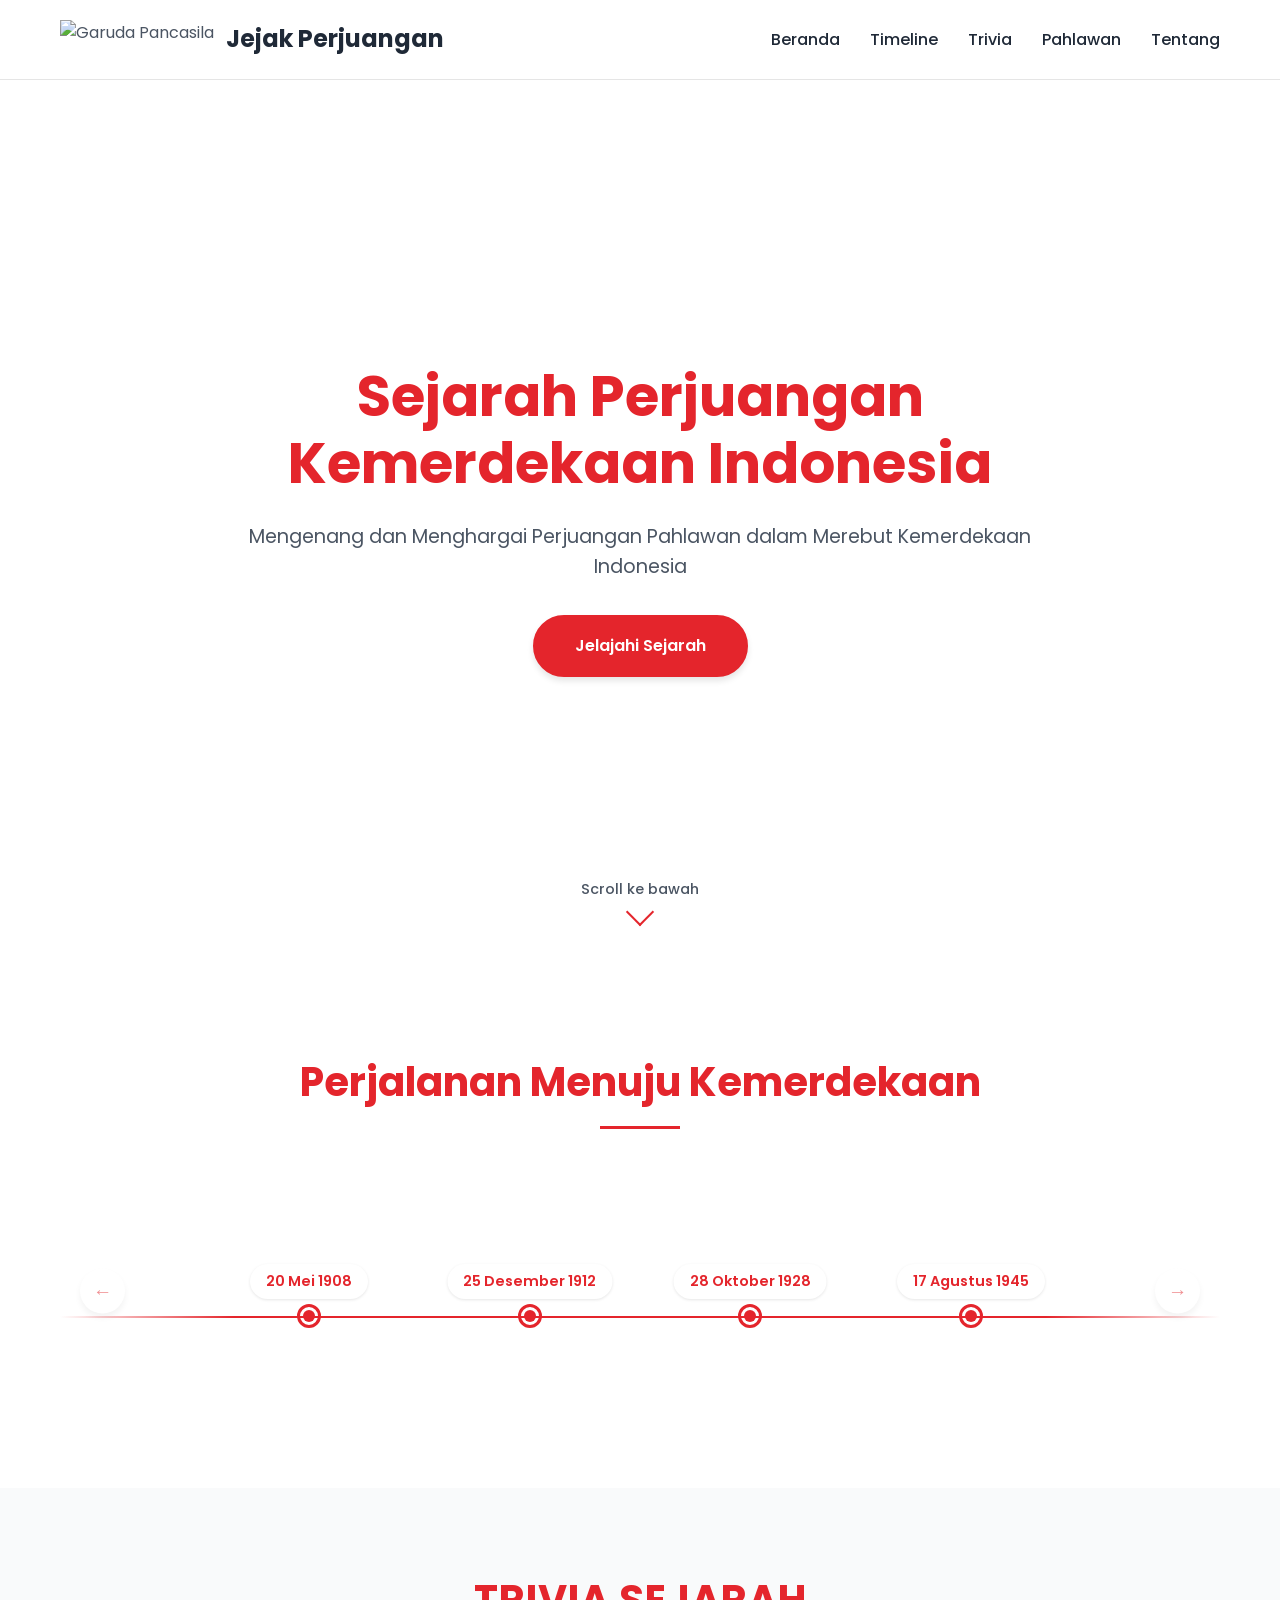
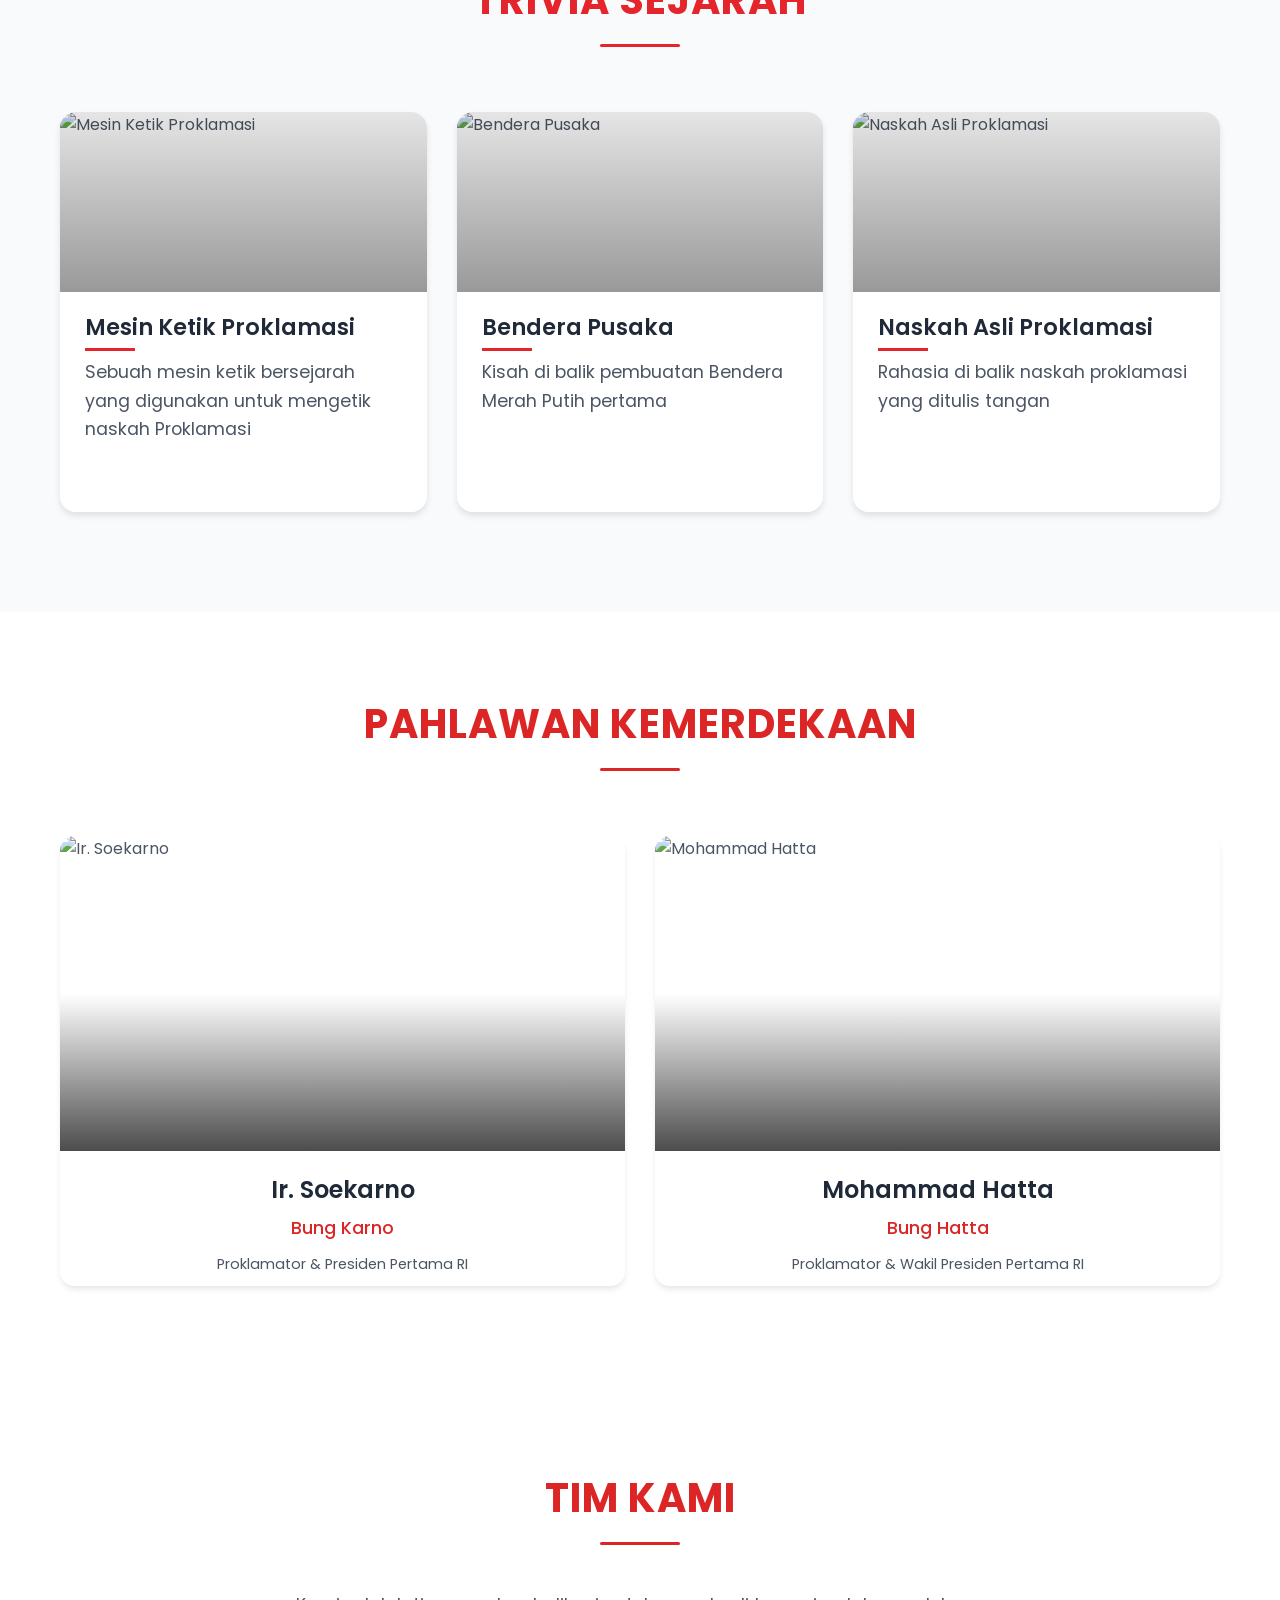
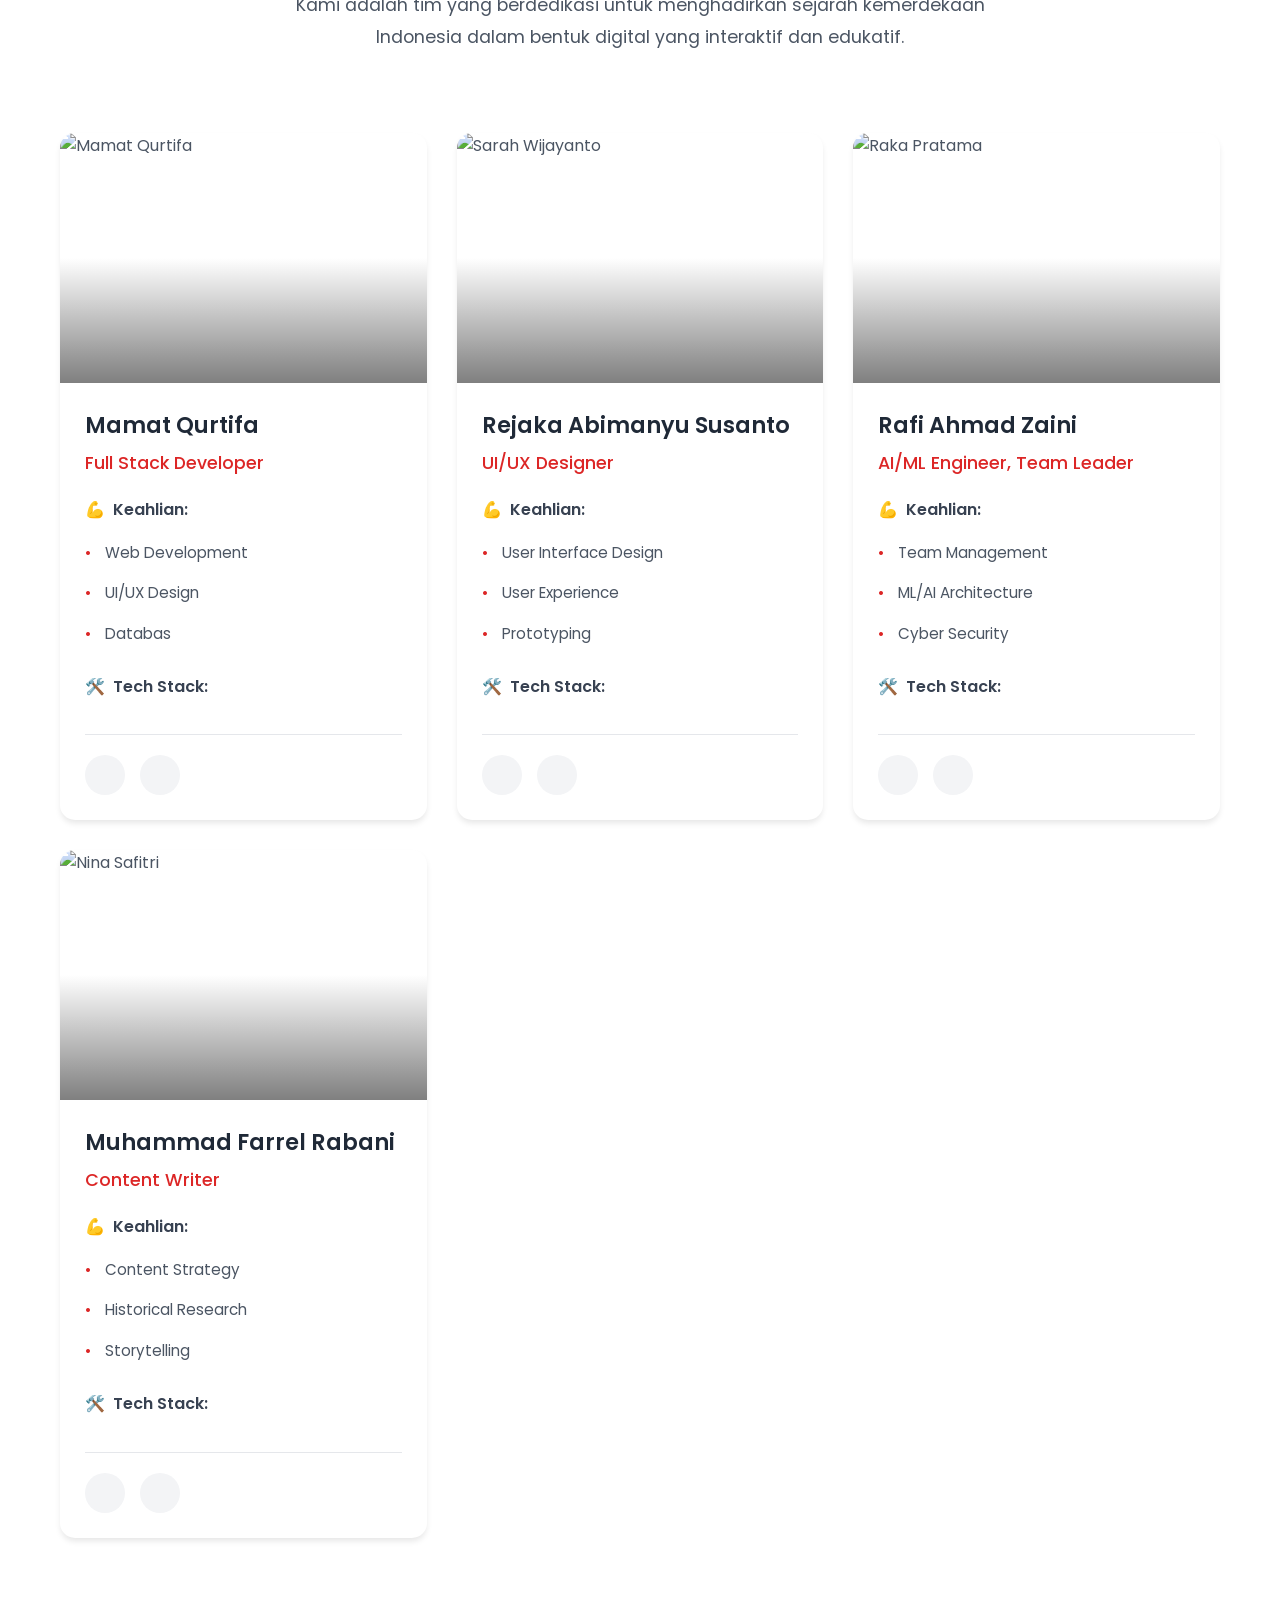
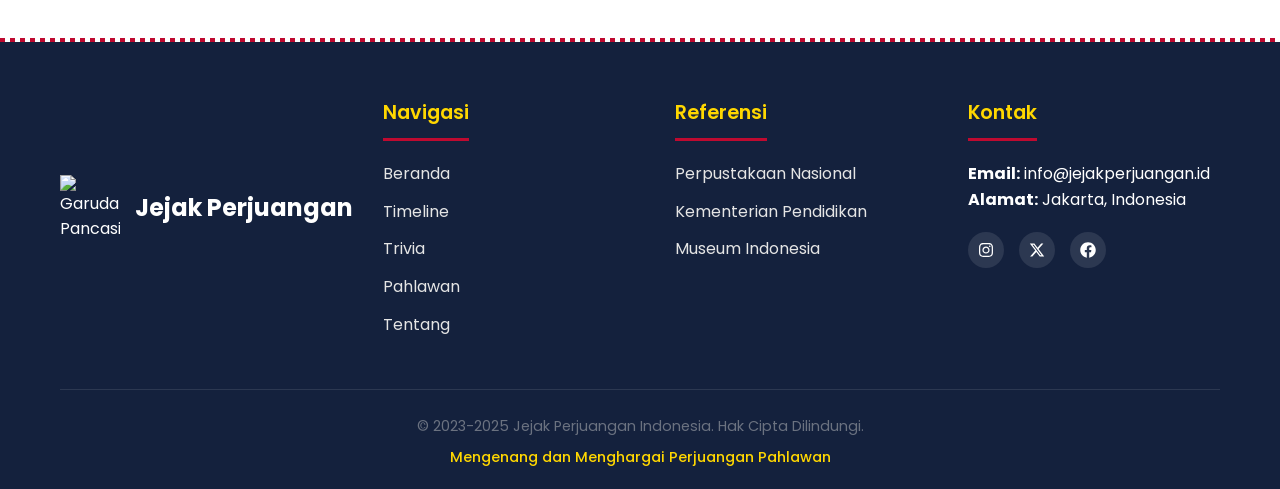
==== index.html @ 928f8bef "Refactor HTML structure by removing duplicate script tags and updating team member roles; adjust gra" ====
<!DOCTYPE html>
<html lang="id">

<head>
    <meta charset="UTF-8">
    <meta name="viewport" content="width=device-width, initial-scale=1.0">
    <title>Timeline Kemerdekaan Indonesia</title>
    <link rel="stylesheet" href="styles/globals.css">
    <link rel="preconnect" href="https://fonts.googleapis.com">
    <link rel="preconnect" href="https://fonts.gstatic.com" crossorigin>
    <link href="https://fonts.googleapis.com/css2?family=Poppins:wght@400;500;600;700&display=swap" rel="stylesheet">
    <script src="scripts/script.js" defer></script>
     <!-- Script Header -->
     <script src="scripts/header.js" defer></script>
    <!-- Script & styles Navbar -->
    <script src="scripts/navbar.js" defer></script>
    <link rel="stylesheet" href="styles/navbar.css">
    <!-- Script & styles Timeline -->
    <script src="scripts/timeline.js" defer></script>
    <link rel="stylesheet" href="styles/timeline.css">
    <!-- Script & styles Trivia -->
    <script src="scripts/trivia.js" defer></script>
    <link rel="stylesheet" href="styles/trivia.css">
    <!-- Script & styles Heroes -->
    <script src="scripts/heroes.js" defer></script>
    <link rel="stylesheet" href="styles/heroes.css">

    <!-- Script & styles About -->
    <script src="scripts/about.js" defer></script>
    <link rel="stylesheet" href="styles/about.css">

    <link rel="stylesheet" href="styles/footer.css">

</head>

<body>
    <nav class="navbar">
        <div class="navbar-container">
            <div class="navbar-logo">
                <img src="https://upload.wikimedia.org/wikipedia/commons/f/fe/Garuda_Pancasila%2C_Coat_of_Arms_of_Indonesia.svg"
                    alt="Garuda Pancasila" class="navbar-logo-img">
                <span class="navbar-logo-text">Jejak Perjuangan</span>
            </div>

            <button class="navbar-toggle" aria-label="Toggle Menu">
                <span class="navbar-toggle-line"></span>
                <span class="navbar-toggle-line"></span>
                <span class="navbar-toggle-line"></span>
            </button>

            <ul class="navbar-menu">
                <li class="navbar-item">
                    <a href="#beranda" class="navbar-link active">Beranda</a>
                </li>
                <li class="navbar-item">
                    <a href="#timeline" class="navbar-link">Timeline</a>
                </li>
                <li class="navbar-item">
                    <a href="#trivia" class="navbar-link">Trivia</a>
                </li>
                <li class="navbar-item">
                    <a href="#pahlawan" class="navbar-link">Pahlawan</a>
                </li>
                <li class="navbar-item">
                    <a href="#tentang" class="navbar-link">Tentang</a>
                </li>
            </ul>
        </div>
    </nav>

    <!-- Heroes -->
    <!-- Heroes -->
    <header class="hero" id="beranda">
        <div class="hero-content">
            <h1 class="hero-title">Sejarah Perjuangan Kemerdekaan Indonesia</h1>
            <p class="hero-subtitle">Mengenang dan Menghargai Perjuangan Pahlawan dalam Merebut Kemerdekaan Indonesia
            </p>
            <a href="#timeline" class="hero-button">Jelajahi Sejarah</a>
        </div>
        <div class="hero-overlay"></div>
        <div class="scroll-wrapper">
            <div class="scroll-indicator">
                <span class="scroll-text">Scroll ke bawah</span>
                <div class="scroll-arrow"></div>
            </div>
        </div>
    </header>

    <!-- Timeline -->
    <section id="timeline" class="timeline-section">
        <div class="container">
            <h2 class="section-title">Perjalanan Menuju Kemerdekaan</h2>
            <div class="timeline-container">
                <div class="timeline-line"></div>
                <div class="timeline-wrapper">
                    <!-- Timeline items will be generated by JavaScript -->
                </div>
            </div>
        </div>
    </section>

    <!-- Trivia -->
    <section id="trivia" class="trivia-section">
        <div class="trivia-wrapper">
            <h2 class="trivia-section-title">Trivia Sejarah</h2>
            <div class="trivia-grid">
                <!-- Cards will be generated by JavaScript -->
            </div>
        </div>
    </section>

    <!-- Heroes -->
    <section id="pahlawan" class="pahlawan-section">
        <div class="pahlawan-wrapper">
            <h2 class="pahlawan-section-title">Pahlawan Kemerdekaan</h2>
            <div class="pahlawan-grid">
                <!-- Cards will be generated by JavaScript -->
            </div>
        </div>
    </section>

    <!-- About -->
    <section id="about" class="about-section">
        <div class="about-wrapper">
            <h2 class="about-section-title">Tim Kami</h2>
            <div class="about-content">
                <p class="about-description">
                    Kami adalah tim yang berdedikasi untuk menghadirkan sejarah kemerdekaan Indonesia dalam bentuk digital yang interaktif dan edukatif.
                </p>
                
                <div class="team-grid">
                    <!-- Team Member 1 -->
                    <div class="team-card">
                        <div class="team-card-inner">
                            <div class="team-member-image">
                                <img src="https://qurtifa.vercel.app/qurtifa-compressed.webp" alt="Mamat Qurtifa">
                            </div>
                            <div class="team-member-info">
                                <h3 class="team-member-name">Mamat Qurtifa</h3>
                                <p class="team-member-role">Full Stack Developer</p>
                                
                                <div class="team-member-skills">
                                    <h4>Keahlian:</h4>
                                    <ul class="skills-list">
                                        <li>Web Development</li>
                                        <li>UI/UX Design</li>
                                        <li>Databas</li>
                                    </ul>
                                </div>
    
                                <div class="team-member-stack">
                                    <h4>Tech Stack:</h4>
                                    <div class="tech-icons">
                                        <i class="fab fa-react" title="React"></i>
                                        <i class="fab fa-node-js" title="Node.js"></i>
                                        <i class="fab fa-php" title="PHP"></i>
                                        <i class="fab fa-python" title="Python"></i>
                                    </div>
                                </div>
    
                                <div class="team-member-social">
                                    <a href="https://instagram.com/mamatqurtifa" target="_blank" class="social-link">
                                        <i class="fab fa-instagram"></i>
                                    </a>
                                    <a href="https://mamatqurtifa.com" target="_blank" class="social-link">
                                        <i class="fas fa-globe"></i>
                                    </a>
                                </div>
                            </div>
                        </div>
                    </div>
    
                    <!-- Team Member 2 -->
                    <div class="team-card">
                        <div class="team-card-inner">
                            <div class="team-member-image">
                                <img src="https://avatars.githubusercontent.com/u/157938885?v=4" alt="Sarah Wijayanto">
                            </div>
                            <div class="team-member-info">
                                <h3 class="team-member-name">Rejaka Abimanyu Susanto</h3>
                                <p class="team-member-role">UI/UX Designer</p>
                                
                                <div class="team-member-skills">
                                    <h4>Keahlian:</h4>
                                    <ul class="skills-list">
                                        <li>User Interface Design</li>
                                        <li>User Experience</li>
                                        <li>Prototyping</li>
                                    </ul>
                                </div>
    
                                <div class="team-member-stack">
                                    <h4>Tech Stack:</h4>
                                    <div class="tech-icons">
                                        <i class="fab fa-figma" title="Figma"></i>
                                        <i class="fab fa-sketch" title="Sketch"></i>
                                        <i class="fab fa-adobe" title="Adobe XD"></i>
                                    </div>
                                </div>
    
                                <div class="team-member-social">
                                    <a href="https://instagram.com/sarahw" target="_blank" class="social-link">
                                        <i class="fab fa-instagram"></i>
                                    </a>
                                    <a href="https://sarahw.design" target="_blank" class="social-link">
                                        <i class="fas fa-globe"></i>
                                    </a>
                                </div>
                            </div>
                        </div>
                    </div>
    
                    <!-- Team Member 3 -->
                    <div class="team-card">
                        <div class="team-card-inner">
                            <div class="team-member-image">
                                <img src="https://avatars.githubusercontent.com/u/129276092?v=4" alt="Raka Pratama">
                            </div>
                            <div class="team-member-info">
                                <h3 class="team-member-name">Rafi Ahmad Zaini</h3>
                                <p class="team-member-role">AI/ML Engineer, Team Leader</p>
                                
                                <div class="team-member-skills">
                                    <h4>Keahlian:</h4>
                                    <ul class="skills-list">
                                        <li>Team Management</li>
                                        <li>ML/AI Architecture</li>
                                        <li>Cyber Security</li>
                                    </ul>
                                </div>
    
                                <div class="team-member-stack">
                                    <h4>Tech Stack:</h4>
                                    <div class="tech-icons">
                                        <i class="fab fa-java" title="Java"></i>
                                        <i class="fab fa-golang" title="Go"></i>
                                        <i class="fab fa-aws" title="AWS"></i>
                                    </div>
                                </div>
    
                                <div class="team-member-social">
                                    <a href="https://instagram.com/rakap" target="_blank" class="social-link">
                                        <i class="fab fa-instagram"></i>
                                    </a>
                                    <a href="https://raka.dev" target="_blank" class="social-link">
                                        <i class="fas fa-globe"></i>
                                    </a>
                                </div>
                            </div>
                        </div>
                    </div>
    
                    <!-- Team Member 4 -->
                    <div class="team-card">
                        <div class="team-card-inner">
                            <div class="team-member-image">
                                <img src="https://avatars.githubusercontent.com/u/93260896?v=4" alt="Nina Safitri">
                            </div>
                            <div class="team-member-info">
                                <h3 class="team-member-name">Muhammad Farrel Rabani</h3>
                                <p class="team-member-role">Content Writer</p>
                                
                                <div class="team-member-skills">
                                    <h4>Keahlian:</h4>
                                    <ul class="skills-list">
                                        <li>Content Strategy</li>
                                        <li>Historical Research</li>
                                        <li>Storytelling</li>
                                    </ul>
                                </div>
    
                                <div class="team-member-stack">
                                    <h4>Tech Stack:</h4>
                                    <div class="tech-icons">
                                        <i class="fab fa-wordpress" title="WordPress"></i>
                                        <i class="fab fa-medium" title="Medium"></i>
                                        <i class="fas fa-pen-fancy" title="Content Writing"></i>
                                    </div>
                                </div>
    
                                <div class="team-member-social">
                                    <a href="https://instagram.com/ninas" target="_blank" class="social-link">
                                        <i class="fab fa-instagram"></i>
                                    </a>
                                    <a href="https://nina.writer" target="_blank" class="social-link">
                                        <i class="fas fa-globe"></i>
                                    </a>
                                </div>
                            </div>
                        </div>
                    </div>
                </div>
            </div>
        </div>
    </section>

    <!-- Footer -->

    <footer class="footer">
        <div class="footer-container">
            <div class="footer-top">
                <div class="footer-logo">
                    <img src="https://upload.wikimedia.org/wikipedia/commons/f/fe/Garuda_Pancasila%2C_Coat_of_Arms_of_Indonesia.svg" alt="Garuda Pancasila" class="footer-logo-img">
                    <span class="footer-logo-text">Jejak Perjuangan</span>
                </div>
                <div class="footer-sections">
                    <div class="footer-section">
                        <h3 class="footer-heading">Navigasi</h3>
                        <ul class="footer-links">
                            <li><a href="#beranda">Beranda</a></li>
                            <li><a href="#timeline">Timeline</a></li>
                            <li><a href="#trivia">Trivia</a></li>
                            <li><a href="#pahlawan">Pahlawan</a></li>
                            <li><a href="#tentang">Tentang</a></li>
                        </ul>
                    </div>
                    <div class="footer-section">
                        <h3 class="footer-heading">Referensi</h3>
                        <ul class="footer-links">
                            <li><a href="https://www.perpusnas.go.id" target="_blank">Perpustakaan Nasional</a></li>
                            <li><a href="https://www.kemdikbud.go.id" target="_blank">Kementerian Pendidikan</a></li>
                            <li><a href="https://museum-indonesia.id" target="_blank">Museum Indonesia</a></li>
                        </ul>
                    </div>
                    <div class="footer-section">
                        <h3 class="footer-heading">Kontak</h3>
                        <address class="footer-contact">
                            <p><strong>Email:</strong> info@jejakperjuangan.id</p>
                            <p><strong>Alamat:</strong> Jakarta, Indonesia</p>
                        </address>
                        <div class="footer-social">
                            <a href="#" aria-label="Instagram" class="social-icon">
                                <svg xmlns="http://www.w3.org/2000/svg" viewBox="0 0 448 512" width="16" height="16">
                                    <path fill="currentColor" d="M224.1 141c-63.6 0-114.9 51.3-114.9 114.9s51.3 114.9 114.9 114.9S339 319.5 339 255.9 287.7 141 224.1 141zm0 189.6c-41.1 0-74.7-33.5-74.7-74.7s33.5-74.7 74.7-74.7 74.7 33.5 74.7 74.7-33.6 74.7-74.7 74.7zm146.4-194.3c0 14.9-12 26.8-26.8 26.8-14.9 0-26.8-12-26.8-26.8s12-26.8 26.8-26.8 26.8 12 26.8 26.8zm76.1 27.2c-1.7-35.9-9.9-67.7-36.2-93.9-26.2-26.2-58-34.4-93.9-36.2-37-2.1-147.9-2.1-184.9 0-35.8 1.7-67.6 9.9-93.9 36.1s-34.4 58-36.2 93.9c-2.1 37-2.1 147.9 0 184.9 1.7 35.9 9.9 67.7 36.2 93.9s58 34.4 93.9 36.2c37 2.1 147.9 2.1 184.9 0 35.9-1.7 67.7-9.9 93.9-36.2 26.2-26.2 34.4-58 36.2-93.9 2.1-37 2.1-147.8 0-184.8zM398.8 388c-7.8 19.6-22.9 34.7-42.6 42.6-29.5 11.7-99.5 9-132.1 9s-102.7 2.6-132.1-9c-19.6-7.8-34.7-22.9-42.6-42.6-11.7-29.5-9-99.5-9-132.1s-2.6-102.7 9-132.1c7.8-19.6 22.9-34.7 42.6-42.6 29.5-11.7 99.5-9 132.1-9s102.7-2.6 132.1 9c19.6 7.8 34.7 22.9 42.6 42.6 11.7 29.5 9 99.5 9 132.1s2.7 102.7-9 132.1z"/>
                                </svg>
                            </a>
                            <a href="#" aria-label="Twitter" class="social-icon">
                                <svg xmlns="http://www.w3.org/2000/svg" viewBox="0 0 512 512" width="16" height="16">
                                    <path fill="currentColor" d="M389.2 48h70.6L305.6 224.2 487 464H345L233.7 318.6 106.5 464H35.8L200.7 275.5 26.8 48H172.4L272.9 180.9 389.2 48zM364.4 421.8h39.1L151.1 88h-42L364.4 421.8z"/>
                                </svg>
                            </a>
                            <a href="#" aria-label="Facebook" class="social-icon">
                                <svg xmlns="http://www.w3.org/2000/svg" viewBox="0 0 512 512" width="16" height="16">
                                    <path fill="currentColor" d="M504 256C504 119 393 8 256 8S8 119 8 256c0 123.78 90.69 226.38 209.25 245V327.69h-63V256h63v-54.64c0-62.15 37-96.48 93.67-96.48 27.14 0 55.52 4.84 55.52 4.84v61h-31.28c-30.8 0-40.41 19.12-40.41 38.73V256h68.78l-11 71.69h-57.78V501C413.31 482.38 504 379.78 504 256z"/>
                                </svg>
                            </a>
                        </div>
                    </div>
                </div>
            </div>
            <div class="footer-bottom">
                <p class="footer-copyright">© 2023-2025 Jejak Perjuangan Indonesia. Hak Cipta Dilindungi.</p>
                <p class="footer-tagline">Mengenang dan Menghargai Perjuangan Pahlawan</p>
            </div>
        </div>
    </footer>
</body>

</html>
---- styles/globals.css ----
:root {

    /* Warna Dasar */
    --color-red: #E4252C;
    --color-red-dark: #b91c1c;
    --color-white: #ffffff;
    --color-black: #000000;
    --color-off-white: #f9fafb;
    --color-gray-100: #f3f4f6;
    --color-gray-200: #e5e7eb;
    --color-gray-300: #d1d5db;
    --color-gray-400: #9ca3af;
    --color-gray-500: #6b7280;
    --color-gray-600: #4b5563;
    --color-gray-800: #1f2937;

    /* Shadow */
    --shadow-sm: 0 1px 3px rgba(0,0,0,0.1);
    --shadow-md: 0 4px 6px rgba(0,0,0,0.1);
    --shadow-lg: 0 10px 15px rgba(0,0,0,0.1);
    
    /* Font */
    --font-primary: 'Poppins', sans-serif;
    
    /* Transitions */
    --transition-fast: 0.3s ease;
    --transition-base: all 1s ease;
}

/* Reset Styles */
* {
    margin: 0;
    padding: 0;
    box-sizing: border-box;
}

html {
    scroll-behavior: smooth;
}

body {
    font-family: var(--font-primary);
    line-height: 1.6;
    color: var(--color-gray-600);
    background-color: var(--color-white);
}

/* Hero Section */
.hero {
    height: 100vh;
    background-size: cover;
    background-position: center;
    position: relative;
    display: flex;
    align-items: center;
    justify-content: center;
    text-align: center;
    padding: 0 1rem;
    margin-top: 70px;
    transition: background-image 1s ease;
}

.hero::before {
    content: '';
    position: absolute;
    top: 0;
    left: 0;
    right: 0;
    bottom: 0;
    background: linear-gradient(
        to bottom,
        rgba(255, 255, 255, 0.7) 0%,
        rgba(255, 255, 255, 0.8) 50%,
        rgba(255, 255, 255, 0.95) 100%
    );
    z-index: 1;
}

.hero-content {
    max-width: 800px;
    margin: 0 auto;
    position: relative;
    z-index: 2;
}

.hero-title {
    color: var(--color-red);
    font-size: 3.5rem;
    font-weight: 700;
    margin-bottom: 1.5rem;
    line-height: 1.2;
}

.hero-subtitle {
    color: var(--color-gray-600);
    font-size: 1.2rem;
    margin-bottom: 2rem;
}

.hero-button {
    display: inline-block;
    padding: 1rem 2.5rem;
    background-color: var(--color-red);
    color: var(--color-white);
    text-decoration: none;
    border-radius: 50px;
    font-weight: 600;
    transition: var(--transition-fast);
    border: 2px solid var(--color-red);
    box-shadow: var(--shadow-md);
}

.hero-button:hover {
    background-color: transparent;
    color: var(--color-red);
    transform: translateY(-3px);
    box-shadow: var(--shadow-lg);
    animation: bounce 2s infinite;
}

/* Scroll Indicator */
.scroll-wrapper {
    position: absolute;
    bottom: 2rem;
    left: 0;
    right: 0;
    display: flex;
    justify-content: center;
    z-index: 2;
}

.scroll-indicator {
    background-color: var(--color-white);
    padding: 1rem 2rem;
    border-radius: 50px;
}

.scroll-text {
    color: var(--color-gray-600);
    font-size: 0.9rem;
    font-weight: 500;
    margin-bottom: 0.5rem;
}

.scroll-arrow {
    width: 20px;
    height: 20px;
    border-right: 2px solid var(--color-red);
    border-bottom: 2px solid var(--color-red);
    transform: rotate(45deg);
    margin: 0 auto;
}

@keyframes bounce {
    0%, 20%, 50%, 80%, 100% {
        transform: translateY(0);
    }
    40% {
        transform: translateY(-10px);
    }
    60% {
        transform: translateY(-5px);
    }
}

/* Responsive Breakpoints */
@media screen and (max-width: 369px) {
    .hero-title {
        font-size: 2rem;
    }
    
    .hero-subtitle {
        font-size: 0.9rem;
    }
    
    .logo-text {
        font-size: 1rem;
    }
    
    .logo-img {
        height: 35px;
    }

    .hero-button {
        padding: 0.8rem 1.5rem;
        font-size: 0.9rem;
    }
}

@media screen and (min-width: 370px) and (max-width: 519px) {
    .hero-title {
        font-size: 2.2rem;
    }
}

@media screen and (min-width: 520px) and (max-width: 719px) {
    .hero-title {
        font-size: 2.8rem;
    }
}

@media screen and (min-width: 720px) and (max-width: 1023px) {
    .hero-title {
        font-size: 3rem;
    }
}

/* Accessibility */
@media (prefers-reduced-motion: reduce) {
    * {
        animation-duration: 0.01ms !important;
        animation-iteration-count: 1 !important;
        transition-duration: 0.01ms !important;
        scroll-behavior: auto !important;
    }
}

.screen-reader-only {
    position: absolute;
    width: 1px;
    height: 1px;
    padding: 0;
    margin: -1px;
    overflow: hidden;
    clip: rect(0, 0, 0, 0);
    border: 0;
}
---- styles/navbar.css ----
/* Variables */
:root {
    --navbar-height: 80px;
    --navbar-height-scrolled: 70px;
    --navbar-bg: rgba(255, 255, 255, 0.95);
    --navbar-bg-scrolled: rgba(255, 255, 255, 0.98);
    --navbar-color: #1f2937;
    --navbar-color-hover: #dc2626;
    --navbar-border: rgba(0, 0, 0, 0.1);
    --navbar-transition: all 0.3s ease;
}

/* Base Navbar */
.navbar {
    position: fixed;
    top: 0;
    left: 0;
    width: 100%;
    height: var(--navbar-height);
    background: var(--navbar-bg);
    border-bottom: 1px solid var(--navbar-border);
    z-index: 1000;
    transition: var(--navbar-transition);
    backdrop-filter: blur(8px);
    -webkit-backdrop-filter: blur(8px);
}

.navbar.navbar-scrolled {
    height: var(--navbar-height-scrolled);
    box-shadow: 0 2px 10px rgba(0, 0, 0, 0.1);
    background: var(--navbar-bg-scrolled);
}

/* Navbar Container */
.navbar-container {
    max-width: 1200px;
    height: 100%;
    margin: 0 auto;
    padding: 0 20px;
    display: flex;
    justify-content: space-between;
    align-items: center;
}

/* Logo Styles */
.navbar-logo {
    display: flex;
    align-items: center;
    gap: 12px;
}

.navbar-logo-img {
    height: 40px;
    width: auto;
    transition: var(--navbar-transition);
}

.navbar-scrolled .navbar-logo-img {
    height: 35px;
}

.navbar-logo-text {
    font-size: 1.5rem;
    font-weight: 700;
    color: var(--navbar-color);
    transition: var(--navbar-transition);
}

/* Menu Styles */
.navbar-menu {
    display: flex;
    gap: 30px;
    list-style: none;
    margin: 0;
    padding: 0;
}

.navbar-link {
    color: var(--navbar-color);
    text-decoration: none;
    font-size: 1rem;
    font-weight: 500;
    padding: 8px 0;
    position: relative;
    transition: var(--navbar-transition);
}

.navbar-link::after {
    content: '';
    position: absolute;
    bottom: 0;
    left: 0;
    width: 0;
    height: 2px;
    background: var(--navbar-color-hover);
    transition: var(--navbar-transition);
}

.navbar-link:hover,
.navbar-link.active {
    color: var(--navbar-color-hover);
}

.navbar-link:hover::after,
.navbar-link.active::after {
    width: 100%;
}

/* Toggle Button */
.navbar-toggle {
    display: none;
    flex-direction: column;
    justify-content: space-between;
    width: 30px;
    height: 21px;
    background: transparent;
    border: none;
    cursor: pointer;
    padding: 0;
    z-index: 10;
}

.navbar-toggle-line {
    width: 100%;
    height: 3px;
    background: var(--navbar-color);
    border-radius: 3px;
    transition: var(--navbar-transition);
}

/* Mobile Styles */
@media screen and (max-width: 768px) {
    .navbar-toggle {
        display: flex;
    }

    .navbar-menu {
        position: fixed;
        top: 0;
        right: -100%;
        width: 100%;
        height: 100vh;
        background: var(--navbar-bg);
        flex-direction: column;
        align-items: center;
        justify-content: center;
        gap: 40px;
        transition: var(--navbar-transition);
        backdrop-filter: blur(8px);
        -webkit-backdrop-filter: blur(8px);
    }

    .navbar-menu.active {
        right: 0;
    }

    .navbar-link {
        font-size: 1.2rem;
    }

    /* Toggle Button Animation */
    .navbar-toggle.active .navbar-toggle-line:nth-child(1) {
        transform: translateY(9px) rotate(45deg);
    }

    .navbar-toggle.active .navbar-toggle-line:nth-child(2) {
        opacity: 0;
    }

    .navbar-toggle.active .navbar-toggle-line:nth-child(3) {
        transform: translateY(-9px) rotate(-45deg);
    }
}

/* Small Screen Adjustments */
@media screen and (max-width: 480px) {
    .navbar-logo-text {
        font-size: 1.2rem;
    }

    .navbar-logo-img {
        height: 35px;
    }

    .navbar-scrolled .navbar-logo-img {
        height: 30px;
    }
}

/* Print Styles */
@media print {
    .navbar {
        position: relative;
        border-bottom: 1px solid #000;
    }
}
---- styles/timeline.css ----
/* Timeline Section Base */
.timeline-section {
    padding: 80px 0;
    background-color: var(--color-white);
    position: relative;
    overflow: hidden;
}

.container {
    max-width: 1200px;
    margin: 0 auto;
    padding: 0 20px;
}

/* Timeline Header */
.section-title {
    text-align: center;
    color: var(--color-red);
    font-size: 2.5rem;
    margin-bottom: 60px;
    position: relative;
}

.section-title::after {
    content: '';
    position: absolute;
    bottom: -15px;
    left: 50%;
    transform: translateX(-50%);
    width: 80px;
    height: 3px;
    background-color: var(--color-red);
}

/* Timeline Container and Line */
.timeline-container {
    position: relative;
    padding: 40px 80px;
    margin: 0 auto;
    max-width: 1400px;
}

.timeline-line {
    position: absolute;
    top: 61%;
    left: 0;
    width: 100%;
    height: 2px;
    background: linear-gradient(
        90deg,
        transparent 0%,
        var(--color-red) 15%,
        var(--color-red) 85%,
        transparent 100%
    );
    transform: translateY(-50%);
    z-index: 1;
}

/* Timeline Wrapper */
.timeline-wrapper {
    display: flex;
    align-items: center;
    justify-content: space-evenly;
    gap: 100px;
    overflow-x: auto;
    scroll-snap-type: x mandatory;
    scrollbar-width: none;
    -ms-overflow-style: none;
    padding: 40px 60px;
}

.timeline-wrapper::-webkit-scrollbar {
    display: none;
}

/* Timeline Point */
.timeline-point {
    position: relative;
    flex: 0 0 auto;
    scroll-snap-align: center;
    display: flex;
    flex-direction: column;
    align-items: center;
    text-align: center;
    margin-top: 50px;
}

/* Timeline Date */
.timeline-date {
    position: absolute;
    top: -40px;
    left: 50%;
    transform: translateX(-50%);
    background-color: var(--color-white);
    color: var(--color-red);
    padding: 6px 16px;
    border-radius: 20px;
    font-size: 0.9rem;
    font-weight: 600;
    box-shadow: var(--shadow-sm);
    white-space: nowrap;
    z-index: 2;
    transition: all 0.3s ease;
}

/* Timeline Dot */
.timeline-dot {
    width: 24px;
    height: 24px;
    background-color: var(--color-white);
    border: 3px solid var(--color-red);
    border-radius: 50%;
    cursor: pointer;
    position: relative;
    z-index: 2;
    transition: all 0.3s ease;
}

.timeline-dot::before {
    content: '';
    position: absolute;
    top: 50%;
    left: 50%;
    transform: translate(-50%, -50%);
    width: 12px;
    height: 12px;
    background-color: var(--color-red);
    border-radius: 50%;
    transition: all 0.3s ease;
}

.timeline-dot:hover {
    transform: scale(1.2);
}

.timeline-dot:hover::before {
    background-color: var(--color-white);
}

/* Timeline Preview */
.timeline-preview {
    position: absolute;
    top: -80px;
    left: 50%;
    transform: translateX(-50%);
    background-color: var(--color-white);
    padding: 8px 16px;
    border-radius: 8px;
    box-shadow: var(--shadow-md);
    opacity: 0;
    visibility: hidden;
    transition: all 0.3s ease;
    z-index: 3;
    width: max-content;
    max-width: 200px;
}

.timeline-preview .preview-title {
    color: var(--color-gray-600);
    font-weight: 500;
    font-size: 0.9rem;
    line-height: 1.4;
}

.timeline-dot:hover + .timeline-preview {
    opacity: 1;
    visibility: visible;
    transform: translateX(-50%) translateY(-5px);
}

/* Timeline Card */
.timeline-card {
    position: absolute;
    top: 40px;
    transform: translateX(-50%) translateY(20px);
    background-color: var(--color-white);
    border-radius: 12px;
    box-shadow: 0 10px 30px rgba(0, 0, 0, 0.15);
    width: 320px;
    opacity: 0;
    visibility: hidden;
    transition: all 0.4s cubic-bezier(0.175, 0.885, 0.32, 1.275);
    z-index: 4;
    overflow: hidden;
    border: 1px solid var(--color-gray-200);
    max-height: calc(100vh - 200px); /* Limit max height to prevent overflow */
    overflow-y: auto; /* Add scroll if content is too long */
}

.timeline-card.active {
    opacity: 1;
    visibility: visible;
    transform: translateX(-50%) translateY(0);
}

/* Card scrollbar styling */
.timeline-card::-webkit-scrollbar {
    width: 6px;
}

.timeline-card::-webkit-scrollbar-track {
    background: var(--color-white);
}

.timeline-card::-webkit-scrollbar-thumb {
    background: var(--color-red);
    border-radius: 4px;
}

.timeline-card::-webkit-scrollbar-thumb:hover {
    background: var(--color-gray-400);
}

.card-header {
    padding: 16px 20px;
    border-bottom: 1px solid var(--color-gray-200);
    position: relative;
    background-color: var(--color-white);
    display: flex;
    justify-content: space-between;
    align-items: flex-start;
}

.card-header-content {
    flex: 1;
}

.card-title {
    font-size: 1.25rem;
    color: var(--color-red);
    margin-bottom: 4px;
    font-weight: 600;
    line-height: 1.3;
}

.card-date {
    display: inline-block;
    background-color: var(--color-gray-100);
    padding: 4px 10px;
    border-radius: 12px;
    font-size: 0.85rem;
    color: var(--color-gray-600);
    font-weight: 500;
    margin-top: 4px;
}

.card-close {
    position: relative;
    width: 28px;
    height: 28px;
    background: var(--color-gray-100);
    border: none;
    border-radius: 50%;
    cursor: pointer;
    display: flex;
    align-items: center;
    justify-content: center;
    color: var(--color-gray-600);
    transition: all 0.3s ease;
    padding: 0;
    margin-left: 12px;
}

.card-close::before, 
.card-close::after {
    content: '';
    position: absolute;
    width: 14px;
    height: 2px;
    background-color: currentColor;
    top: 50%;
    left: 50%;
}

.card-close::before {
    transform: translate(-50%, -50%) rotate(45deg);
}

.card-close::after {
    transform: translate(-50%, -50%) rotate(-45deg);
}

.card-close:hover {
    background-color: var(--color-red);
    color: var(--color-white);
    transform: rotate(90deg);
}

.card-image-container {
    width: 100%;
    position: relative;
}

.card-image {
    width: 100%;
    height: 180px;
    object-fit: cover;
    display: block;
}

.image-caption {
    padding: 8px 16px;
    font-size: 0.85rem;
    color: var(--color-gray-600);
    background-color: var(--color-gray-100);
    text-align: center;
    font-style: italic;
}

.card-body {
    padding: 18px 20px;
    display: flex;
    flex-direction: column;
    gap: 16px;
}

.card-description {
    color: var(--color-gray-600);
    font-size: 0.95rem;
    line-height: 1.6;
}

.more-info-btn {
    background-color: var(--color-red);
    color: var(--color-white);
    border: 1px solid var(--color-red);
    padding: 10px 20px;
    border-radius: 6px;
    cursor: pointer;
    font-size: 0.9rem;
    font-weight: 600;
    transition: all 0.3s ease;
    display: flex;
    align-items: center;
    justify-content: center;
    gap: 8px;
    align-self: flex-start;
    box-shadow: 0 4px 6px rgba(228, 37, 44, 0.15);
}

.more-info-btn:hover {
    background-color: var(--color-white);
    color: var(--color-red);
    box-shadow: var(--shadow-md);
    transform: translateY(-2px);
}

.more-info-btn svg {
    transition: transform 0.3s ease;
}

.more-info-btn:hover svg {
    transform: translateX(3px);
}

/* Navigation Buttons */
.timeline-nav {
    position: absolute;
    top: 50%;
    transform: translateY(-50%);
    width: 45px;
    height: 45px;
    background-color: var(--color-white);
    border: none;
    border-radius: 50%;
    box-shadow: var(--shadow-md);
    cursor: pointer;
    z-index: 5;
    display: flex;
    align-items: center;
    justify-content: center;
    transition: all 0.3s ease;
    font-size: 1.2rem;
    color: var(--color-red);
}

.timeline-prev {
    left: 20px;
}

.timeline-next {
    right: 20px;
}

.timeline-nav:hover {
    background-color: var(--color-red);
    color: var(--color-white);
    transform: translateY(-50%) scale(1.1);
}

/* Modal Styles */
.timeline-modal {
    position: fixed;
    top: 0;
    left: 0;
    width: 100%;
    height: 100%;
    background-color: rgba(0, 0, 0, 0.75);
    display: flex;
    align-items: center;
    justify-content: center;
    z-index: 1000;
    opacity: 0;
    visibility: hidden;
    transition: all 0.3s ease;
    padding: 20px;
}

.timeline-modal.active {
    opacity: 1;
    visibility: visible;
}


.timeline-modal.active .modal-content {
    transform: scale(1);
}

/* Responsive Styles */
@media screen and (max-width: 1024px) {
    .timeline-container {
        padding: 40px 60px;
    }
    
    .timeline-wrapper {
        gap: 60px;
    }
}

@media screen and (max-width: 768px) {
    .section-title {
        font-size: 2rem;
    }
    
    .timeline-container {
        padding: 40px 40px;
    }
    
    .timeline-wrapper {
        gap: 50px;
    }
    
    .timeline-card {
        width: 280px;
    }
    
    .timeline-preview {
        max-width: 180px;
    }
}

@media screen and (max-width: 480px) {
    .section-title {
        font-size: 1.8rem;
    }
    
    .timeline-container {
        padding: 40px 20px;
    }
    
    .timeline-wrapper {
        gap: 40px;
    }
    
    .timeline-card {
        width: 260px;
    }
    
    .timeline-nav {
        width: 35px;
        height: 35px;
        font-size: 1rem;
    }
    
    .timeline-date {
        font-size: 0.8rem;
        padding: 4px 12px;
    }
}

/* Animation for scroll indicator */
@keyframes bounce {
    0%, 20%, 50%, 80%, 100% {
        transform: translateY(0);
    }
    40% {
        transform: translateY(-10px);
    }
    60% {
        transform: translateY(-5px);
    }
}

/* Accessibility */
@media (prefers-reduced-motion: reduce) {
    * {
        animation-duration: 0.01ms !important;
        animation-iteration-count: 1 !important;
        transition-duration: 0.01ms !important;
        scroll-behavior: auto !important;
    }
}

/* Modal Base Styles */
.timeline-modal {
    position: fixed;
    top: 0;
    left: 0;
    width: 100%;
    height: 100%;
    background-color: rgba(0, 0, 0, 0.75);
    display: flex;
    align-items: center;
    justify-content: center;
    z-index: 1000;
    opacity: 0;
    visibility: hidden;
    transition: all 0.3s ease;
    padding: 20px;
}

.timeline-modal.active {
    opacity: 1;
    visibility: visible;
}

/* Modal Content */
.modal-content {
    background-color: var(--color-white);
    width: 90%;
    max-width: 800px;
    max-height: 85vh;
    border-radius: 12px;
    overflow-y: auto;
    transform: scale(0.9);
    transition: all 0.3s ease;
    position: relative;
}

.timeline-modal.active .modal-content {
    transform: scale(1);
}

/* Responsive adjustments for timeline cards on mobile */
@media screen and (max-width: 768px) {
    .timeline-card {
        width: 280px;
        max-height: calc(100vh - 180px);
    }
}

@media screen and (max-width: 480px) {
    /* Ensure the card displays in the center of the viewport on small screens */
    .timeline-card {
        width: 260px;
        position: fixed;
        top: 50%;
        left: 50% !important; /* Override any JS-set positioning */
        transform: translate(-50%, -50%) scale(0.9); /* Center in viewport */
        max-height: calc(80vh - 100px); /* Allow more space on small screens */
        margin: 0;
    }
    
    .timeline-card.active {
        transform: translate(-50%, -50%) scale(1);
    }
    
    /* Adjusting card internal spacing for smaller screens */
    .card-header {
        padding: 14px 16px;
    }
    
    .card-body {
        padding: 14px 16px;
        gap: 14px;
    }
    
    .card-image {
        height: 150px;
    }
}

/* Modal Close Button */
.modal-close {
    position: absolute;
    top: 20px;
    right: 20px;
    width: 32px;
    height: 32px;
    background: var(--color-white);
    border: none;
    border-radius: 50%;
    font-size: 24px;
    line-height: 1;
    cursor: pointer;
    display: flex;
    align-items: center;
    justify-content: center;
    color: var(--color-gray-600);
    transition: all 0.3s ease;
    box-shadow: var(--shadow-sm);
    z-index: 2;
}

.modal-close:hover {
    background-color: var(--color-red);
    color: var(--color-white);
    transform: rotate(90deg);
}

/* Modal Header */
.modal-header {
    padding: 24px 32px;
    border-bottom: 1px solid var(--color-gray-200);
    background-color: var(--color-white);
    position: sticky;
    top: 0;
    z-index: 1;
}

.modal-header h2 {
    font-size: 1.8rem;
    color: var(--color-red);
    margin-bottom: 8px;
    padding-right: 40px;
}

.modal-date {
    font-size: 1rem;
    color: var(--color-gray-600);
}

/* Modal Body */
.modal-body {
    padding: 32px;
}

/* Modal Image Section */
.modal-image {
    margin: -32px -32px 24px -32px;
    position: relative;
    background-color: var(--color-gray-100);
}

.modal-image img {
    width: 100%;
    height: 320px;
    object-fit: cover;
    display: block;
}

.image-caption {
    padding: 12px 32px;
    font-size: 0.9rem;
    color: var(--color-gray-600);
    background-color: var(--color-gray-100);
    text-align: center;
    font-style: italic;
}

/* Event Description */
.event-description {
    margin-bottom: 32px;
    line-height: 1.8;
    color: var(--color-gray-600);
}

.event-description p {
    margin-bottom: 16px;
}

.event-description p:last-child {
    margin-bottom: 0;
}

/* Info Table Section */
.info-table {
    margin-bottom: 32px;
    background-color: var(--color-gray-100);
    border-radius: 12px;
    padding: 24px;
}

.info-table h3 {
    font-size: 1.4rem;
    color: var(--color-red);
    margin-bottom: 16px;
}

.info-table table {
    width: 100%;
    border-collapse: separate;
    border-spacing: 0;
    background-color: var(--color-white);
    border-radius: 8px;
    overflow: hidden;
    box-shadow: var(--shadow-sm);
}

.info-table th,
.info-table td {
    padding: 12px 16px;
    border-bottom: 1px solid var(--color-gray-200);
}

.info-table tr:last-child th,
.info-table tr:last-child td {
    border-bottom: none;
}

.info-table th {
    background-color: var(--color-gray-100);
    font-weight: 600;
    color: var(--color-gray-600);
    text-align: left;
    width: 35%;
}

/* Heroes Section */
.heroes-section {
    margin-top: 32px;
}

.heroes-section h3 {
    font-size: 1.4rem;
    color: var(--color-red);
    margin-bottom: 20px;
}

.heroes-grid {
    display: grid;
    grid-template-columns: repeat(auto-fill, minmax(200px, 1fr));
    gap: 20px;
    margin-top: 16px;
}

.hero-card {
    background-color: var(--color-white);
    border-radius: 8px;
    overflow: hidden;
    box-shadow: var(--shadow-sm);
    transition: all 0.3s ease;
}

.hero-card:hover {
    transform: translateY(-5px);
    box-shadow: var(--shadow-md);
}

.hero-card img {
    width: 100%;
    height: 270px;
    object-fit: cover;
    border-bottom: 1px solid var(--color-gray-200);
}

.hero-card h4 {
    padding: 16px 16px 8px;
    font-size: 1.1rem;
    color: var(--color-gray-600);
    font-weight: 600;
}

.hero-card p {
    padding: 0 16px 16px;
    font-size: 0.9rem;
    color: var(--color-gray-600);
}

/* Modal Scrollbar Styling */
.modal-content::-webkit-scrollbar {
    width: 8px;
}

.modal-content::-webkit-scrollbar-track {
    background: var(--color-white);
}

.modal-content::-webkit-scrollbar-thumb {
    background: var(--color-red);
    border-radius: 4px;
}

.modal-content::-webkit-scrollbar-thumb:hover {
    background: var(--color-gray-400);
}

/* Responsive Styles */
@media screen and (max-width: 768px) {
    .modal-content {
        width: 95%;
        max-height: 90vh;
    }

    .modal-header {
        padding: 20px 24px;
    }

    .modal-header h2 {
        font-size: 1.5rem;
    }

    .modal-body {
        padding: 24px;
    }

    .modal-image {
        margin: -24px -24px 20px -24px;
    }

    .modal-image img {
        height: 200px;
    }

    .image-caption {
        padding: 10px 24px;
    }

    .info-table {
        padding: 16px;
    }

    .heroes-grid {
        grid-template-columns: repeat(auto-fill, minmax(150px, 1fr));
        gap: 16px;
    }

    .hero-card img {
        height: 150px;
    }
}

@media screen and (max-width: 480px) {
    .modal-content {
        width: 100%;
        height: 100%;
        max-height: 100%;
        border-radius: 0;
    }

    .modal-header {
        padding: 16px 20px;
    }

    .modal-header h2 {
        font-size: 1.3rem;
    }

    .modal-body {
        padding: 20px;
    }

    .modal-image {
        margin: -20px -20px 16px -20px;
    }

    .image-caption {
        padding: 8px 20px;
    }

    .info-table {
        padding: 12px;
    }

    .heroes-grid {
        grid-template-columns: repeat(auto-fill, minmax(130px, 1fr));
        gap: 12px;
    }

    .hero-card h4 {
        font-size: 1rem;
        padding: 12px 12px 6px;
    }

    .hero-card p {
        padding: 0 12px 12px;
    }
}
---- styles/trivia.css ----
/* Base Trivia Section */
.trivia-section {
    padding: 80px 0;
    background-color: var(--color-off-white);
    position: relative;
    overflow: hidden;
}

.trivia-wrapper {
    max-width: 1200px;
    margin: 0 auto;
    padding: 0 20px;
    position: relative;
}

/* Section Title */
.trivia-section-title {
    text-align: center;
    color: var(--color-red);
    font-size: 2.5rem;
    margin-bottom: 60px;
    position: relative;
    font-weight: 700;
    text-transform: uppercase;
    letter-spacing: 1px;
}

.trivia-section-title::after {
    content: '';
    position: absolute;
    bottom: -15px;
    left: 50%;
    transform: translateX(-50%);
    width: 80px;
    height: 3px;
    background-color: var(--color-red);
    border-radius: 2px;
}

/* Trivia Grid Layout */
.trivia-grid {
    display: grid;
    grid-template-columns: repeat(auto-fit, minmax(320px, 1fr));
    gap: 30px;
    padding: 20px 0;
}

/* Trivia Card Base */
.trivia-card {
    background: var(--color-white);
    border-radius: 16px;
    box-shadow: var(--shadow-md);
    position: relative;
    height: 400px;
    transform: translateY(30px);
    opacity: 0;
    transition: var(--transition-base);
    cursor: pointer;
    overflow: hidden;
    perspective: 1000px;
}

.trivia-card.trivia-card-visible {
    transform: translateY(0);
    opacity: 1;
}

/* Card Front Side */
.trivia-card-front {
    position: relative;
    height: 100%;
    display: flex;
    flex-direction: column;
    z-index: 2;
    background: var(--color-white);
    transition: transform 0.8s cubic-bezier(0.4, 0, 0.2, 1);
    backface-visibility: hidden;
    overflow: hidden;
}

.trivia-card:hover .trivia-card-front,
.trivia-card-touch .trivia-card-front {
    transform: rotateY(180deg);
}

/* Card Image Container */
.trivia-card-image-container {
    position: relative;
    width: 100%;
    height: 180px;
    overflow: hidden;
}

.trivia-card-image {
    width: 100%;
    height: 100%;
    object-fit: cover;
    transition: transform 0.5s ease;
}

.trivia-card:hover .trivia-card-image {
    transform: scale(1.1);
}

.trivia-card-overlay {
    position: absolute;
    top: 0;
    left: 0;
    right: 0;
    bottom: 0;
    background: linear-gradient(to bottom, rgba(0, 0, 0, 0.1), rgba(0, 0, 0, 0.4));
    z-index: 1;
}

/* Card Title */
.trivia-card-title {
    font-size: 1.4rem;
    color: var(--color-gray-800);
    margin: 20px 25px 15px;
    font-weight: 600;
    transition: var(--transition-base);
    line-height: 1.4;
    position: relative;
}

.trivia-card-title::after {
    content: '';
    position: absolute;
    bottom: -8px;
    left: 0;
    width: 50px;
    height: 3px;
    background-color: var(--color-red);
    transition: width 0.3s ease;
}

.trivia-card:hover .trivia-card-title::after {
    width: 80px;
}

/* Card Preview Text */
.trivia-card-preview {
    color: var(--color-gray-600);
    font-size: 1.1rem;
    line-height: 1.6;
    padding: 0 25px 25px;
    flex-grow: 1;
}

/* Card Back Side */
.trivia-card-back {
    position: absolute;
    inset: 0;
    padding: 25px;
    display: flex;
    flex-direction: column;
    background: linear-gradient(135deg, var(--color-red), var(--color-red-dark));
    color: var(--color-white);
    opacity: 0;
    transform: rotateY(-180deg);
    transition: transform 0.8s cubic-bezier(0.4, 0, 0.2, 1), opacity 0.6s ease;
    backface-visibility: hidden;
    z-index: 2;
}

.trivia-card:hover .trivia-card-back,
.trivia-card-touch .trivia-card-back {
    opacity: 1;
    transform: rotateY(0);
}

/* Card Back Header */
.trivia-card-back-header {
    margin-bottom: 20px;
    border-bottom: 1px solid rgba(255, 255, 255, 0.2);
    padding-bottom: 15px;
}

.trivia-card-back-title {
    font-size: 1.4rem;
    font-weight: 600;
    line-height: 1.4;
}

/* Card Content */
.trivia-card-content {
    flex-grow: 1;
    font-size: 1.1rem;
    line-height: 1.6;
    margin-bottom: 20px;
    overflow-y: auto;
    max-height: 180px;
    padding-right: 10px;
}

.trivia-card-content::-webkit-scrollbar {
    width: 4px;
}

.trivia-card-content::-webkit-scrollbar-track {
    background: rgba(255, 255, 255, 0.1);
    border-radius: 10px;
}

.trivia-card-content::-webkit-scrollbar-thumb {
    background: rgba(255, 255, 255, 0.5);
    border-radius: 10px;
}

/* Card Tags */
.trivia-card-tags {
    display: flex;
    flex-wrap: wrap;
    gap: 8px;
    margin-bottom: 20px;
}

.trivia-card-tag {
    padding: 6px 12px;
    border-radius: 20px;
    background: rgba(255, 255, 255, 0.2);
    font-size: 0.9rem;
    transition: all 0.3s ease;
    backdrop-filter: blur(5px);
}

.trivia-card-tag:hover {
    background: rgba(255, 255, 255, 0.3);
    transform: translateY(-2px);
}

/* Card Footer */
.trivia-card-footer {
    display: flex;
    justify-content: space-between;
    align-items: center;
    margin-top: auto;
    padding-top: 15px;
    border-top: 1px solid rgba(255, 255, 255, 0.2);
}

.trivia-card-source {
    font-size: 0.9rem;
    opacity: 0.9;
}

/* Share Buttons */
.trivia-share-buttons {
    display: flex;
    gap: 10px;
}

.trivia-share-button {
    width: 36px;
    height: 36px;
    border-radius: 50%;
    border: 1px solid var(--color-white);
    background: transparent;
    color: var(--color-white);
    display: flex;
    align-items: center;
    justify-content: center;
    cursor: pointer;
    transition: all 0.3s ease;
}

.trivia-share-button:hover {
    background: var(--color-white);
    color: var(--color-red);
    transform: translateY(-2px);
    box-shadow: 0 5px 15px rgba(0, 0, 0, 0.1);
}

.trivia-share-button svg {
    width: 18px;
    height: 18px;
}

/* Hover Effects */
.trivia-card:hover {
    transform: translateY(-5px);
    box-shadow: 0 15px 30px rgba(0, 0, 0, 0.15);
}

/* Staggered Animation */
.trivia-card:nth-child(2) {
    transition-delay: 0.1s;
}

.trivia-card:nth-child(3) {
    transition-delay: 0.2s;
}

.trivia-card:nth-child(4) {
    transition-delay: 0.3s;
}

/* Loading Animation */
@keyframes fadeInUp {
    from {
        opacity: 0;
        transform: translateY(30px);
    }
    to {
        opacity: 1;
        transform: translateY(0);
    }
}

/* Responsive Styles - Same as before */
@media screen and (max-width: 1024px) {
    .trivia-wrapper {
        padding: 0 30px;
    }
    
    .trivia-grid {
        gap: 25px;
    }
}

@media screen and (max-width: 768px) {
    .trivia-section {
        padding: 60px 0;
    }

    .trivia-section-title {
        font-size: 2rem;
        margin-bottom: 40px;
    }

    .trivia-grid {
        grid-template-columns: repeat(auto-fit, minmax(280px, 1fr));
        gap: 20px;
    }

    .trivia-card {
        height: 380px;
    }

    .trivia-card-title {
        font-size: 1.3rem;
    }
}

@media screen and (max-width: 480px) {
    .trivia-section {
        padding: 40px 0;
    }

    .trivia-section-title {
        font-size: 1.8rem;
    }

    .trivia-wrapper {
        padding: 0 20px;
    }

    .trivia-grid {
        grid-template-columns: 1fr;
        gap: 15px;
    }

    .trivia-card {
        height: 360px;
    }

    .trivia-card-image-container {
        height: 160px;
    }

    .trivia-card-title {
        font-size: 1.2rem;
        margin: 15px 20px 10px;
    }

    .trivia-card-preview {
        padding: 0 20px 20px;
        font-size: 1rem;
    }

    .trivia-card-back {
        padding: 20px;
    }

    .trivia-card-content {
        font-size: 1rem;
    }

    .trivia-share-button {
        width: 32px;
        height: 32px;
    }
}

/* Touch Device Optimizations */
@media (hover: none) {
    .trivia-card-touch .trivia-card-front {
        transform: rotateY(180deg);
    }

    .trivia-card-touch .trivia-card-back {
        transform: rotateY(0);
        opacity: 1;
    }
}

/* Accessibility - Same as before */
@media (prefers-reduced-motion: reduce) {
    .trivia-card,
    .trivia-card::before,
    .trivia-card-front,
    .trivia-card-back,
    .trivia-share-button,
    .trivia-card-tag,
    .trivia-card-image {
        transition: none !important;
    }
}

/* Print Styles - Same as before */
@media print {
    .trivia-section {
        padding: 20px 0;
    }

    .trivia-card {
        break-inside: avoid;
        box-shadow: none;
        border: 1px solid var(--color-gray-300);
    }

    .trivia-share-buttons {
        display: none;
    }
}
---- styles/heroes.css ----
/* Root Variables */
:root {
    --pahlawan-red: #dc2626;
    --pahlawan-red-dark: #991b1b;
    --pahlawan-gold: #fbbf24;
    --pahlawan-gold-dark: #d97706;
    --pahlawan-white: #ffffff;
    --pahlawan-black: #000000;
    --pahlawan-gray-50: #f9fafb;
    --pahlawan-gray-100: #f3f4f6;
    --pahlawan-gray-200: #e5e7eb;
    --pahlawan-gray-300: #d1d5db;
    --pahlawan-gray-400: #9ca3af;
    --pahlawan-gray-500: #6b7280;
    --pahlawan-gray-600: #4b5563;
    --pahlawan-gray-700: #374151;
    --pahlawan-gray-800: #1f2937;
    --pahlawan-gray-900: #111827;
    --pahlawan-shadow-sm: 0 1px 2px rgba(0, 0, 0, 0.05);
    --pahlawan-shadow: 0 4px 6px -1px rgba(0, 0, 0, 0.1);
    --pahlawan-shadow-lg: 0 10px 15px -3px rgba(0, 0, 0, 0.1);
    --pahlawan-transition: all 0.3s cubic-bezier(0.4, 0, 0.2, 1);
}

/* Base Section Styles */
.pahlawan-section {
    padding: 80px 0;
    background: var(--pahlawan-white);
    position: relative;
    overflow: hidden;
}

.pahlawan-wrapper {
    max-width: 1200px;
    margin: 0 auto;
    padding: 0 20px;
    position: relative;
}

/* Section Title */
.pahlawan-section-title {
    text-align: center;
    color: var(--pahlawan-red);
    font-size: 2.5rem;
    margin-bottom: 60px;
    position: relative;
    font-weight: 700;
    text-transform: uppercase;
    letter-spacing: 1px;
}

.pahlawan-section-title::after {
    content: '';
    position: absolute;
    bottom: -15px;
    left: 50%;
    transform: translateX(-50%);
    width: 80px;
    height: 3px;
    background: var(--pahlawan-red);
    border-radius: 2px;
}

/* Grid Layout */
.pahlawan-grid {
    display: grid;
    grid-template-columns: repeat(auto-fit, minmax(300px, 1fr));
    gap: 30px;
    padding: 20px 0;
}

/* Card Base */
.pahlawan-card {
    perspective: 1500px;
    height: 450px;
    opacity: 0;
    transform: translateY(20px);
    transition: var(--pahlawan-transition);
}

.pahlawan-card.pahlawan-card-visible {
    opacity: 1;
    transform: translateY(0);
}

/* Card Inner */
.pahlawan-card-inner {
    position: relative;
    width: 100%;
    height: 100%;
    transition: transform 0.8s;
    transform-style: preserve-3d;
    cursor: pointer;
}

.pahlawan-card:hover .pahlawan-card-inner {
    transform: rotateY(180deg);
}

/* Card Faces */
.pahlawan-card-front,
.pahlawan-card-back {
    position: absolute;
    width: 100%;
    height: 100%;
    backface-visibility: hidden;
    border-radius: 15px;
    overflow: hidden;
    box-shadow: var(--pahlawan-shadow);
}

/* Card Front */
.pahlawan-card-front {
    background: var(--pahlawan-white);
}

.pahlawan-image-wrapper {
    position: relative;
    height: 70%;
    overflow: hidden;
}

.pahlawan-image {
    width: 100%;
    height: 100%;
    object-fit: cover;
    transition: var(--pahlawan-transition);
}

.pahlawan-overlay {
    position: absolute;
    bottom: 0;
    left: 0;
    right: 0;
    height: 50%;
    background: linear-gradient(to top, rgba(0,0,0,0.7), transparent);
}

.pahlawan-info {
    padding: 20px;
    text-align: center;
    background: var(--pahlawan-white);
}

.pahlawan-nama {
    color: var(--pahlawan-gray-800);
    font-size: 1.5rem;
    margin-bottom: 5px;
    font-weight: 600;
}

.pahlawan-julukan {
    color: var(--pahlawan-red);
    font-size: 1.1rem;
    margin-bottom: 10px;
    font-weight: 500;
}

.pahlawan-peran {
    color: var(--pahlawan-gray-600);
    font-size: 0.9rem;
}

/* Card Back */
.pahlawan-card-back {
    background: var(--pahlawan-white);
    transform: rotateY(180deg);
    padding: 25px;
    display: flex;
    flex-direction: column;
}

.pahlawan-detail-header {
    margin-bottom: 20px;
    padding-bottom: 15px;
    border-bottom: 1px solid var(--pahlawan-gray-200);
}

.pahlawan-detail-header h3 {
    color: var(--pahlawan-red);
    font-size: 1.4rem;
    margin-bottom: 5px;
}

.pahlawan-lahir-wafat {
    color: var(--pahlawan-gray-600);
    font-size: 0.9rem;
}

.pahlawan-detail-content {
    flex-grow: 1;
    overflow-y: auto;
    padding-right: 10px;
}

.pahlawan-biografi {
    color: var(--pahlawan-gray-700);
    font-size: 0.95rem;
    line-height: 1.6;
    margin-bottom: 20px;
}

.pahlawan-pencapaian {
    margin-bottom: 20px;
}

.pahlawan-pencapaian h4 {
    color: var(--pahlawan-gray-800);
    font-size: 1.1rem;
    margin-bottom: 10px;
}

.pahlawan-pencapaian ul {
    list-style: none;
    padding: 0;
}

.pahlawan-pencapaian li {
    color: var(--pahlawan-gray-600);
    font-size: 0.9rem;
    padding: 5px 0;
    padding-left: 20px;
    position: relative;
}

.pahlawan-pencapaian li::before {
    content: '•';
    color: var(--pahlawan-red);
    position: absolute;
    left: 0;
}

.pahlawan-quote {
    margin-top: auto;
    padding-top: 15px;
    border-top: 1px solid var(--pahlawan-gray-200);
}

.pahlawan-quote blockquote {
    color: var(--pahlawan-gray-800);
    font-style: italic;
    font-size: 0.95rem;
    line-height: 1.5;
    text-align: center;
}

/* Modal Styles */
.pahlawan-modal {
    position: fixed;
    top: 0;
    left: 0;
    width: 100%;
    height: 100%;
    background: rgba(0, 0, 0, 0.8);
    display: flex;
    align-items: center;
    justify-content: center;
    z-index: 1000;
    opacity: 0;
    visibility: hidden;
    transition: var(--pahlawan-transition);
}

.pahlawan-modal.pahlawan-modal-active {
    opacity: 1;
    visibility: visible;
}

.pahlawan-modal-content {
    background: var(--pahlawan-white);
    width: 90%;
    max-width: 800px;
    max-height: 90vh;
    border-radius: 15px;
    overflow: hidden;
    position: relative;
    transform: scale(0.9);
    transition: var(--pahlawan-transition);
}

.pahlawan-modal.pahlawan-modal-active .pahlawan-modal-content {
    transform: scale(1);
}

.pahlawan-modal-close {
    position: absolute;
    top: 15px;
    right: 15px;
    width: 30px;
    height: 30px;
    border-radius: 50%;
    border: none;
    background: var(--pahlawan-white);
    color: var(--pahlawan-gray-600);
    font-size: 1.5rem;
    cursor: pointer;
    display: flex;
    align-items: center;
    justify-content: center;
    transition: var(--pahlawan-transition);
    z-index: 2;
}

.pahlawan-modal-close:hover {
    background: var(--pahlawan-red);
    color: var(--pahlawan-white);
}

.pahlawan-modal-header {
    display: flex;
    align-items: flex-start;
    padding: 30px;
    background: var(--pahlawan-gray-50);
}

.pahlawan-modal-image {
    width: 150px;
    height: 150px;
    object-fit: cover;
    border-radius: 10px;
    margin-right: 20px;
}

.pahlawan-modal-title {
    flex-grow: 1;
}

.pahlawan-modal-title h3 {
    color: var(--pahlawan-gray-900);
    font-size: 1.8rem;
    margin-bottom: 5px;
}

.pahlawan-modal-title p {
    color: var(--pahlawan-red);
    font-size: 1.2rem;
    margin-bottom: 10px;
}

.pahlawan-modal-peran {
    color: var(--pahlawan-gray-600);
    font-size: 1rem;
}

.pahlawan-modal-body {
    padding: 30px;
    max-height: calc(90vh - 210px);
    overflow-y: auto;
}

.pahlawan-modal-info,
.pahlawan-modal-achievements,
.pahlawan-modal-facts {
    margin-bottom: 30px;
}

.pahlawan-modal-body h4 {
    color: var(--pahlawan-gray-800);
    font-size: 1.3rem;
    margin-bottom: 15px;
    padding-bottom: 10px;
    border-bottom: 2px solid var(--pahlawan-red);
}

.pahlawan-modal-info p {
    color: var(--pahlawan-gray-700);
    line-height: 1.8;
    font-size: 1rem;
}

.pahlawan-modal-achievements ul,
.pahlawan-modal-facts ul {
    list-style: none;
    padding: 0;
}

.pahlawan-modal-achievements li,
.pahlawan-modal-facts li {
    color: var(--pahlawan-gray-700);
    padding: 8px 0 8px 25px;
    position: relative;
    font-size: 1rem;
}

.pahlawan-modal-achievements li::before,
.pahlawan-modal-facts li::before {
    content: '✦';
    color: var(--pahlawan-red);
    position: absolute;
    left: 0;
}

.pahlawan-modal-quote {
    background: var(--pahlawan-gray-50);
    padding: 25px;
    border-radius: 10px;
    margin-top: 20px;
}

.pahlawan-modal-quote blockquote {
    color: var(--pahlawan-gray-800);
    font-style: italic;
    font-size: 1.1rem;
    line-height: 1.6;
    text-align: center;
    margin: 0;
}

/* Responsive Styles */
@media screen and (max-width: 768px) {
    .pahlawan-section {
        padding: 60px 0;
    }

    .pahlawan-section-title {
        font-size: 2rem;
        margin-bottom: 40px;
    }

    .pahlawan-grid {
        grid-template-columns: repeat(auto-fit, minmax(280px, 1fr));
        gap: 20px;
    }

    .pahlawan-modal-header {
        flex-direction: column;
        align-items: center;
        text-align: center;
        padding: 20px;
    }

    .pahlawan-modal-image {
        margin-right: 0;
        margin-bottom: 15px;
    }

    .pahlawan-modal-body {
        padding: 20px;
    }
}

@media screen and (max-width: 480px) {
    .pahlawan-section {
        padding: 40px 0;
    }

    .pahlawan-section-title {
        font-size: 1.8rem;
    }

    .pahlawan-card {
        height: 400px;
    }

    .pahlawan-nama {
        font-size: 1.3rem;
    }

    .pahlawan-modal-title h3 {
        font-size: 1.5rem;
    }

    .pahlawan-modal-title p {
        font-size: 1.1rem;
    }
}

/* Accessibility */
@media (prefers-reduced-motion: reduce) {
    .pahlawan-card,
    .pahlawan-card-inner,
    .pahlawan-modal,
    .pahlawan-modal-content {
        transition: none !important;
    }
}

/* Print Styles */
@media print {
    .pahlawan-card {
        break-inside: avoid;
    }

    .pahlawan-modal {
        position: relative;
        display: block;
    }

    .pahlawan-modal-close {
        display: none;
    }
}

/* Tambahan Styling untuk tombol detail pahlawan */
.pahlawan-detail-button {
    width: 100%;
    padding: 12px 25px;
    background: linear-gradient(135deg, var(--pahlawan-red), var(--pahlawan-red-dark));
    color: var(--pahlawan-white);
    border: none;
    border-radius: 8px;
    font-size: 0.8rem;
    cursor: pointer;
    transition: all 0.3s ease;
    text-transform: uppercase;
    letter-spacing: 1px;
    margin-top: 15px;
    position: relative;
    overflow: hidden;
    text-decoration: none;
    text-align: center;
}

.pahlawan-detail-button::before {
    content: '';
    position: absolute;
    top: 0;
    left: -100%;
    width: 100%;
    height: 100%;
    background: linear-gradient(
        90deg,
        transparent,
        rgba(255, 255, 255, 0.2),
        transparent
    );
    transition: 0.5s;
}

.pahlawan-detail-button:hover {
    transform: translateY(-2px);
    box-shadow: 0 5px 15px rgba(220, 38, 38, 0.3);
}

.pahlawan-detail-button:hover::before {
    left: 100%;
}

.pahlawan-detail-button:active {
    transform: translateY(0);
}

/* Styling untuk scrollbar pada modal */
.pahlawan-modal-body {
    scrollbar-width: thin;
    scrollbar-color: var(--pahlawan-red) var(--color-white);
}

.pahlawan-modal-body::-webkit-scrollbar {
    width: 8px;
}

.pahlawan-modal-body::-webkit-scrollbar-track {
    background: var(--pahlawan-gray-200);
    border-radius: 10px;
}

.pahlawan-modal-body::-webkit-scrollbar-thumb {
    background: var(--pahlawan-red);
    border-radius: 10px;
    border: 2px solid var(--pahlawan-gray-200);
}

.pahlawan-modal-body::-webkit-scrollbar-thumb:hover {
    background: var(--pahlawan-red-dark);
}

/* Styling untuk scroll pada konten card bagian belakang */
.pahlawan-detail-content {
    scrollbar-width: thin;
    scrollbar-color: var(--pahlawan-red) transparent;
}

.pahlawan-detail-content::-webkit-scrollbar {
    width: 6px;
}

.pahlawan-detail-content::-webkit-scrollbar-track {
    background: transparent;
}

.pahlawan-detail-content::-webkit-scrollbar-thumb {
    background: var(--pahlawan-red);
    border-radius: 10px;
}

.pahlawan-detail-content::-webkit-scrollbar-thumb:hover {
    background: var(--pahlawan-red-dark);
}

/* Responsive styling */
@media screen and (max-width: 768px) {
    .pahlawan-detail-button {
        padding: 10px 20px;
        font-size: 0.9rem;
    }
    
    .pahlawan-modal-body::-webkit-scrollbar {
        width: 6px;
    }
}

@media screen and (max-width: 480px) {
    .pahlawan-detail-button {
        padding: 8px 16px;
        font-size: 0.85rem;
    }
}

/* Accessibility - menghilangkan animasi jika user memilih reduced motion */
@media (prefers-reduced-motion: reduce) {
    .pahlawan-detail-button,
    .pahlawan-detail-button::before {
        transition: none !important;
    }
}
---- styles/about.css ----
/* Root Variables */
:root {
    --about-red: #dc2626;
    --about-red-dark: #991b1b;
    --about-white: #ffffff;
    --about-black: #000000;
    --about-gray-50: #f9fafb;
    --about-gray-100: #f3f4f6;
    --about-gray-200: #e5e7eb;
    --about-gray-300: #d1d5db;
    --about-gray-400: #9ca3af;
    --about-gray-500: #6b7280;
    --about-gray-600: #4b5563;
    --about-gray-700: #374151;
    --about-gray-800: #1f2937;
    --about-gray-900: #111827;
    --about-shadow-sm: 0 1px 2px rgba(0, 0, 0, 0.05);
    --about-shadow: 0 4px 6px -1px rgba(0, 0, 0, 0.1);
    --about-shadow-lg: 0 10px 15px -3px rgba(0, 0, 0, 0.1);
    --about-transition: all 0.3s cubic-bezier(0.4, 0, 0.2, 1);
}

/* Base Section Styles */
.about-section {
    padding: 80px 0;
    background: var(--about-white);
    position: relative;
    overflow: hidden;
}

.about-wrapper {
    max-width: 1200px;
    margin: 0 auto;
    padding: 0 20px;
    position: relative;
}

/* Section Title */
.about-section-title {
    text-align: center;
    color: var(--about-red);
    font-size: 2.5rem;
    margin-bottom: 60px;
    position: relative;
    font-weight: 700;
    text-transform: uppercase;
    letter-spacing: 1px;
}

.about-section-title::after {
    content: '';
    position: absolute;
    bottom: -15px;
    left: 50%;
    transform: translateX(-50%);
    width: 80px;
    height: 3px;
    background: var(--about-red);
    border-radius: 2px;
}

/* About Description */
.about-description {
    text-align: center;
    max-width: 800px;
    margin: 0 auto 60px;
    color: var(--about-gray-600);
    font-size: 1.1rem;
    line-height: 1.8;
    padding: 0 20px;
}

/* Team Grid Layout */
.team-grid {
    display: grid;
    grid-template-columns: repeat(auto-fit, minmax(280px, 1fr));
    gap: 30px;
    padding: 20px 0;
}

/* Team Card */
.team-card {
    opacity: 0;
    transform: translateY(20px);
    transition: var(--about-transition);
    position: relative;
}

.team-card.team-card-visible {
    opacity: 1;
    transform: translateY(0);
}

.team-card-inner {
    background: var(--about-white);
    border-radius: 15px;
    overflow: hidden;
    box-shadow: var(--about-shadow);
    transition: var(--about-transition);
    position: relative;
}

.team-card:hover .team-card-inner {
    transform: translateY(-5px);
    box-shadow: var(--about-shadow-lg);
}

/* Member Image */
.team-member-image {
    height: 250px;
    overflow: hidden;
    position: relative;
}

.team-member-image img {
    width: 100%;
    height: 100%;
    object-fit: cover;
    transition: var(--about-transition);
}

.team-card:hover .team-member-image img {
    transform: scale(1.05);
}

.team-member-image::after {
    content: '';
    position: absolute;
    bottom: 0;
    left: 0;
    right: 0;
    height: 50%;
    background: linear-gradient(to top, rgba(0,0,0,0.5), transparent);
    pointer-events: none;
}

/* Member Info */
.team-member-info {
    padding: 25px;
}

.team-member-name {
    color: var(--about-gray-800);
    font-size: 1.4rem;
    margin-bottom: 5px;
    font-weight: 600;
}

.team-member-role {
    color: var(--about-red);
    font-size: 1.1rem;
    margin-bottom: 20px;
    font-weight: 500;
}

/* Skills Section */
.team-member-skills,
.team-member-stack {
    margin-bottom: 20px;
}

.team-member-skills h4,
.team-member-stack h4 {
    color: var(--about-gray-700);
    font-size: 1rem;
    margin-bottom: 10px;
    font-weight: 600;
    display: flex;
    align-items: center;
    gap: 8px;
}

.team-member-skills h4::before {
    content: '💪';
}

.team-member-stack h4::before {
    content: '🛠️';
}

/* Skills List */
.skills-list {
    list-style: none;
    padding: 0;
    margin: 0;
}

.skills-list li {
    color: var(--about-gray-600);
    font-size: 0.95rem;
    padding: 8px 0;
    padding-left: 20px;
    position: relative;
    transition: var(--about-transition);
}

.skills-list li::before {
    content: '•';
    color: var(--about-red);
    position: absolute;
    left: 0;
}

.skills-list li:hover {
    color: var(--about-gray-900);
    transform: translateX(5px);
}

/* Tech Stack Icons */
.tech-icons {
    display: flex;
    flex-wrap: wrap;
    gap: 15px;
    font-size: 1.5rem;
    color: var(--about-gray-600);
}

.tech-icons i {
    transition: var(--about-transition);
    cursor: pointer;
}

.tech-icons i:hover {
    color: var(--about-red);
    transform: translateY(-3px) scale(1.1);
}

/* Social Links */
.team-member-social {
    display: flex;
    gap: 15px;
    margin-top: 25px;
    padding-top: 20px;
    border-top: 1px solid var(--about-gray-200);
}

.social-link {
    width: 40px;
    height: 40px;
    border-radius: 50%;
    background: var(--about-gray-100);
    color: var(--about-gray-600);
    display: flex;
    align-items: center;
    justify-content: center;
    text-decoration: none;
    transition: var(--about-transition);
    position: relative;
    overflow: hidden;
}

.social-link::before {
    content: '';
    position: absolute;
    top: 0;
    left: 0;
    width: 100%;
    height: 100%;
    background: var(--about-red);
    transform: translateY(100%);
    transition: var(--about-transition);
    z-index: 0;
}

.social-link:hover::before {
    transform: translateY(0);
}

.social-link i {
    position: relative;
    z-index: 1;
    transition: var(--about-transition);
}

.social-link:hover i {
    color: var(--about-white);
    transform: scale(1.1);
}

/* Responsive Styles */
@media screen and (max-width: 1024px) {
    .team-grid {
        grid-template-columns: repeat(2, 1fr);
        gap: 25px;
    }
}

@media screen and (max-width: 768px) {
    .about-section {
        padding: 60px 0;
    }

    .about-section-title {
        font-size: 2rem;
        margin-bottom: 40px;
    }

    .about-description {
        font-size: 1rem;
        margin-bottom: 40px;
    }

    .team-member-image {
        height: 220px;
    }
}

@media screen and (max-width: 640px) {
    .team-grid {
        grid-template-columns: 1fr;
        gap: 20px;
    }

    .team-card-inner {
        max-width: 400px;
        margin: 0 auto;
    }

    .team-member-name {
        font-size: 1.3rem;
    }

    .team-member-role {
        font-size: 1rem;
    }
}

/* Animation Keyframes */
@keyframes fadeInUp {
    from {
        opacity: 0;
        transform: translateY(20px);
    }
    to {
        opacity: 1;
        transform: translateY(0);
    }
}

/* Accessibility */
@media (prefers-reduced-motion: reduce) {
    .team-card,
    .team-card-inner,
    .team-member-image img,
    .social-link,
    .social-link::before,
    .tech-icons i,
    .skills-list li {
        transition: none !important;
        transform: none !important;
    }
}

/* Print Styles */
@media print {
    .about-section {
        padding: 20px 0;
    }

    .team-card {
        break-inside: avoid;
        page-break-inside: avoid;
    }

    .team-member-social {
        display: none;
    }

    .tech-icons {
        color: var(--about-black) !important;
    }
}
---- styles/footer.css ----
/* Footer Styles */
:root {
    --footer-red: #BF0A30;
    --footer-gold: #FFD700;
    --footer-navy: #00247D;
    --footer-white: #FFFFFF;
    --footer-cream: #FFF8E7;
    --footer-dark: #14213D;
    --footer-gray: #E5E5E5;
    --footer-light-gray: #F9F9F9;
    --footer-text-gray: #6B7280;
    --footer-shadow: 0 -5px 15px rgba(0, 0, 0, 0.05);
    --footer-transition: all 0.3s ease;
}

.footer {
    background-color: var(--footer-dark);
    color: var(--footer-white);
    padding: 0;
    position: relative;
    font-family: 'Poppins', sans-serif;
}

.footer::before {
    content: '';
    position: absolute;
    top: 0;
    left: 0;
    right: 0;
    height: 4px;
    background: linear-gradient(
        90deg,
        var(--footer-red) 0%, 
        var(--footer-red) 50%, 
        var(--footer-white) 50%, 
        var(--footer-white) 100%
    );
    background-size: 10px 100%;
}

.footer-container {
    max-width: 1200px;
    margin: 0 auto;
    padding: 60px 20px 20px;
}

.footer-top {
    display: flex;
    flex-wrap: wrap;
    justify-content: space-between;
    margin-bottom: 40px;
}

.footer-logo {
    display: flex;
    align-items: center;
    margin-right: 30px;
    margin-bottom: 30px;
}

.footer-logo-img {
    width: 60px;
    height: auto;
    margin-right: 15px;
}

.footer-logo-text {
    font-size: 1.5rem;
    font-weight: 700;
    color: var(--footer-white);
}

.footer-sections {
    display: flex;
    flex-wrap: wrap;
    flex: 1;
    gap: 40px;
}

.footer-section {
    min-width: 180px;
    flex: 1;
}

.footer-heading {
    font-size: 1.2rem;
    font-weight: 600;
    margin-bottom: 20px;
    padding-bottom: 10px;
    border-bottom: 3px solid var(--footer-red);
    display: inline-block;
    color: var(--footer-gold);
}

.footer-links {
    list-style: none;
    padding: 0;
    margin: 0;
}

.footer-links li {
    margin-bottom: 12px;
}

.footer-links a, 
.footer-contact a {
    color: var(--footer-gray);
    text-decoration: none;
    transition: var(--footer-transition);
    display: inline-block;
}

.footer-links a:hover, 
.footer-contact a:hover {
    color: var(--footer-gold);
    transform: translateX(5px);
}

.footer-contact {
    font-style: normal;
    line-height: 1.6;
    margin-bottom: 20px;
}

.footer-social {
    display: flex;
    gap: 15px;
}

.social-icon {
    display: flex;
    justify-content: center;
    align-items: center;
    width: 36px;
    height: 36px;
    border-radius: 50%;
    background-color: rgba(255, 255, 255, 0.1);
    color: var(--footer-white);
    transition: var(--footer-transition);
}

.social-icon svg {
    width: 16px;
    height: 16px;
}

.social-icon:hover {
    background-color: var(--footer-red);
    color: var(--footer-white);
    transform: translateY(-3px);
}

.footer-bottom {
    padding-top: 25px;
    border-top: 1px solid rgba(255, 255, 255, 0.1);
    text-align: center;
}

.footer-copyright {
    color: var(--footer-text-gray);
    margin-bottom: 8px;
    font-size: 0.9rem;
}

.footer-tagline {
    font-size: 0.9rem;
    color: var(--footer-gold);
    font-weight: 500;
}

/* Responsive Adjustments */
@media (max-width: 992px) {
    .footer-top {
        flex-direction: column;
    }
    
    .footer-sections {
        gap: 30px;
    }
}

@media (max-width: 768px) {
    .footer-sections {
        flex-direction: column;
    }
    
    .footer-section {
        margin-bottom: 20px;
    }
}

@media (max-width: 480px) {
    .footer-container {
        padding: 40px 15px 15px;
    }
    
    .footer-logo {
        flex-direction: column;
        text-align: center;
    }
    
    .footer-logo-img {
        margin-right: 0;
        margin-bottom: 10px;
    }
}
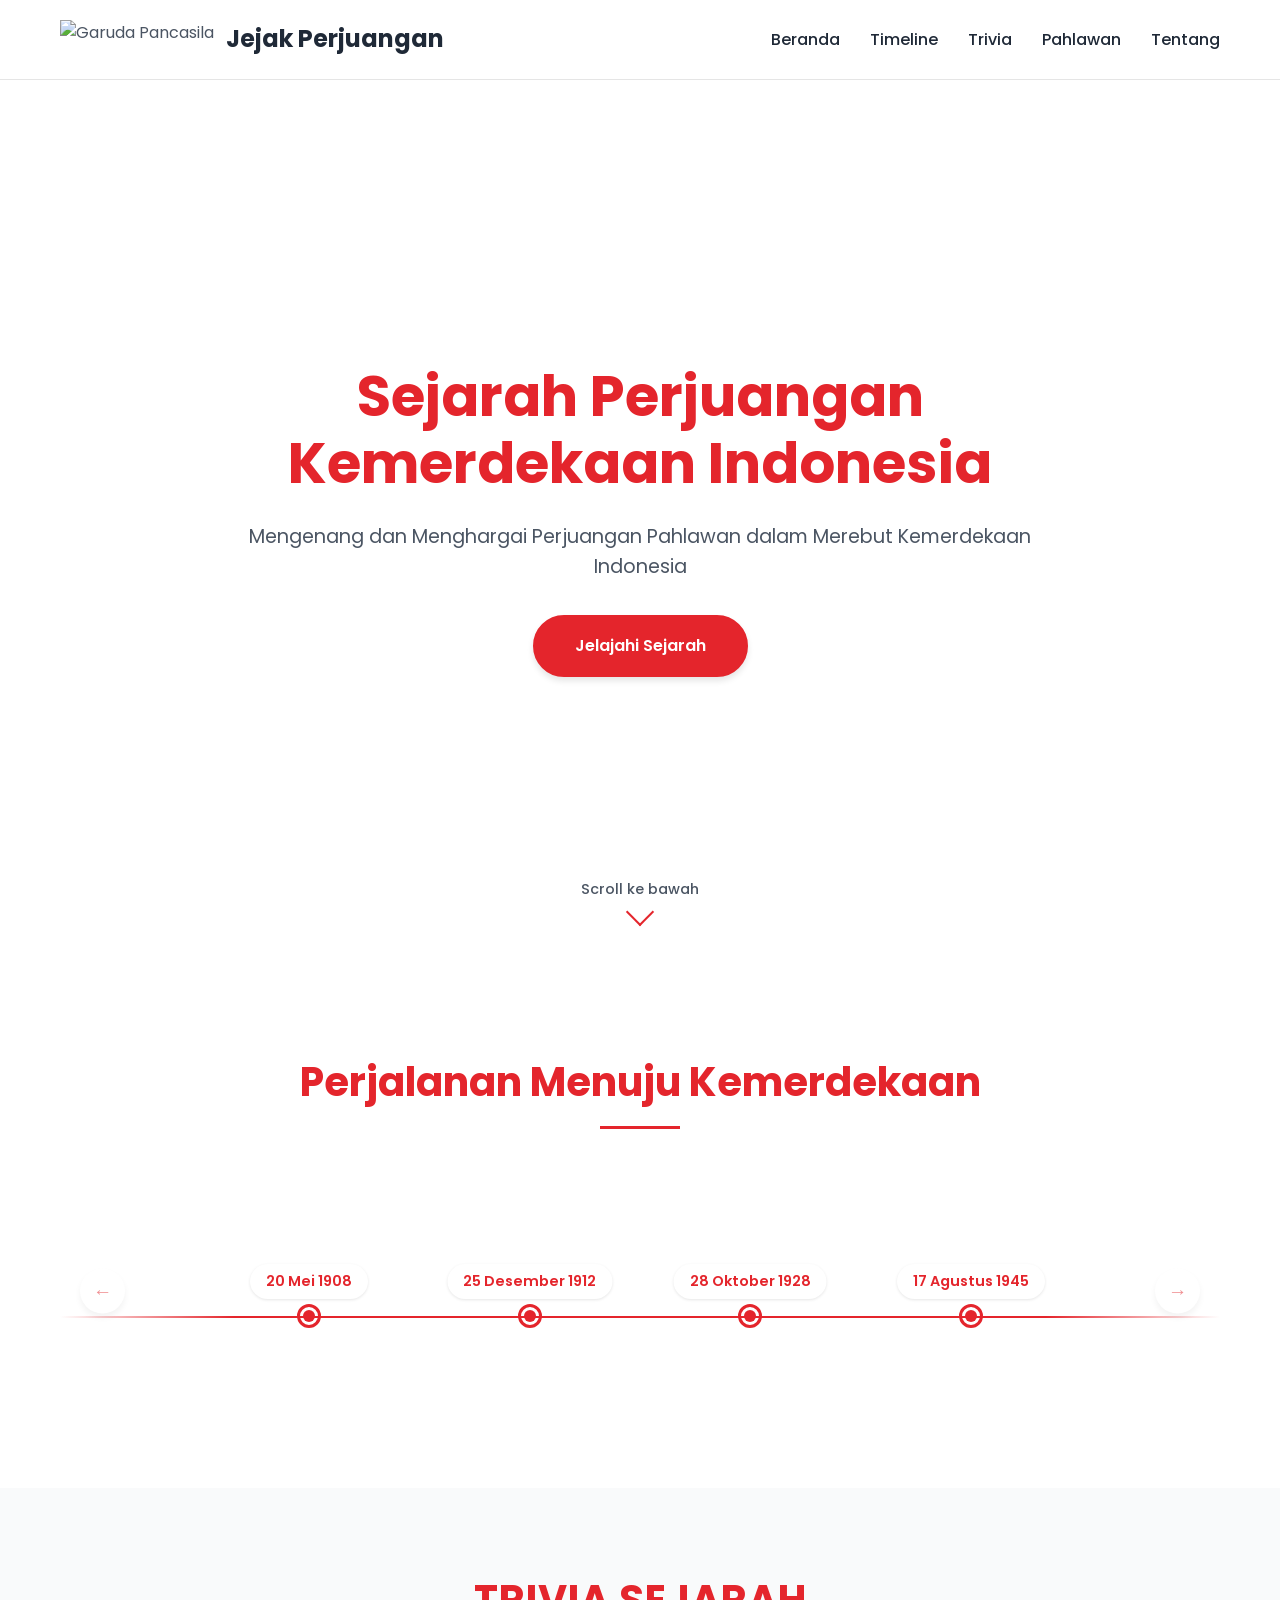
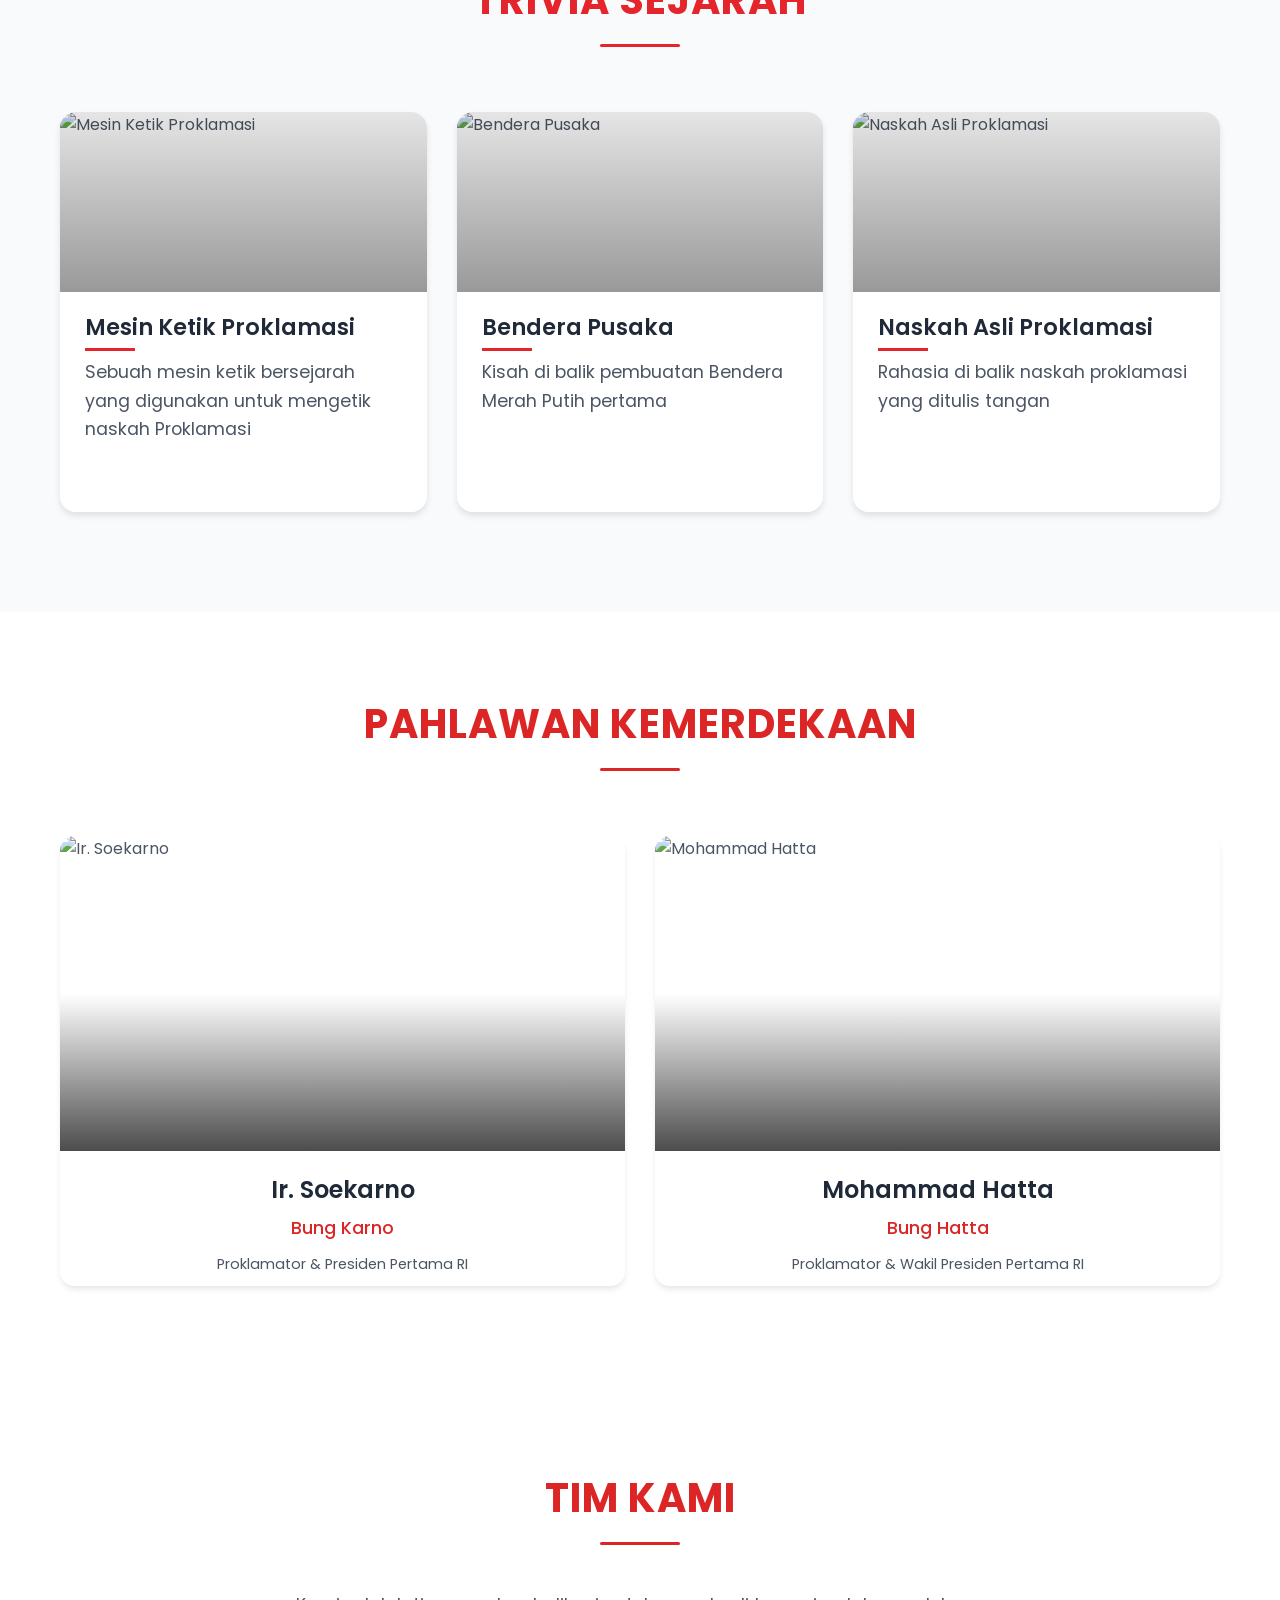
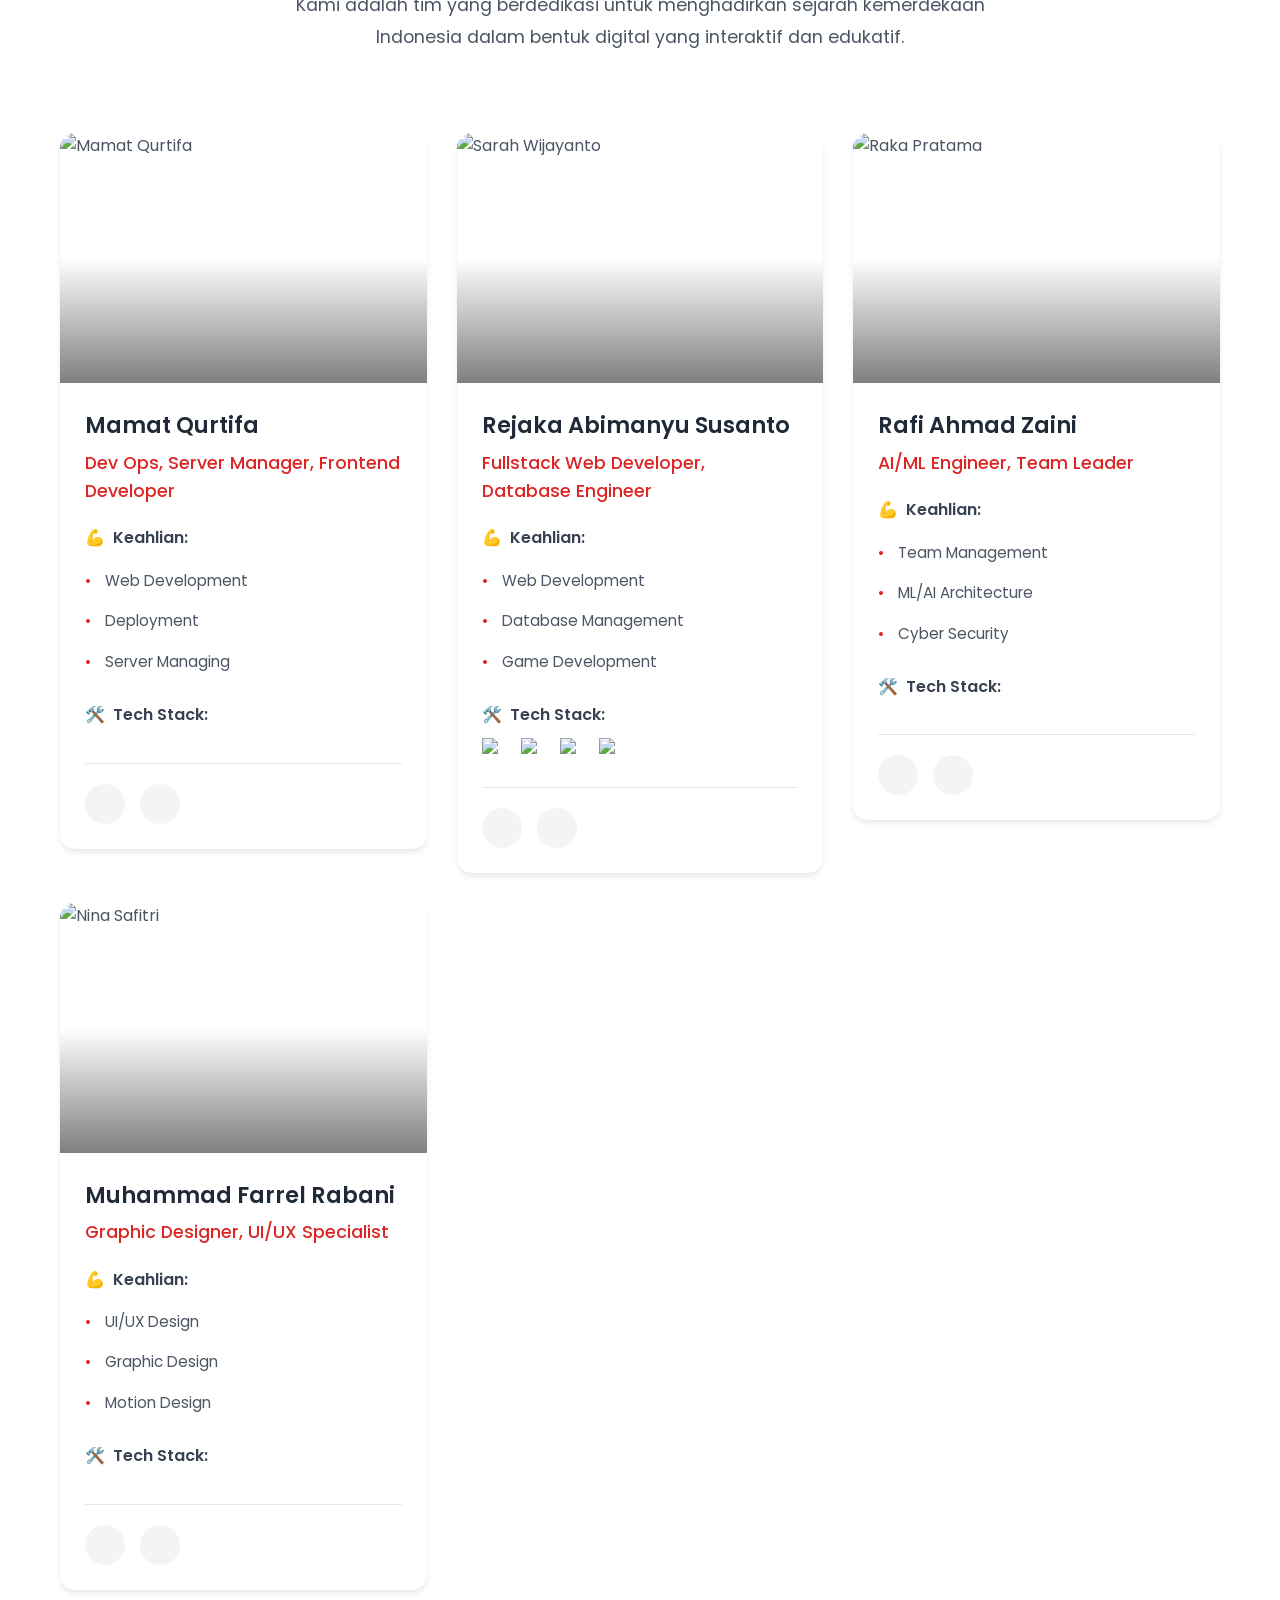
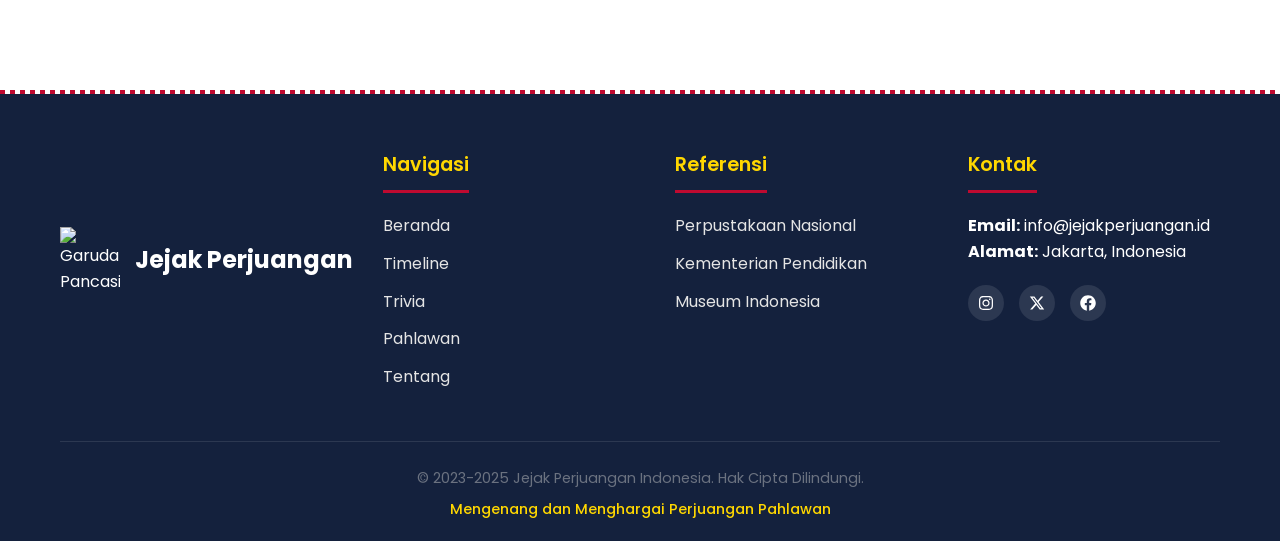
==== commit d7f79ce9: "Update team member roles and skills in HTML; enhance tech stack icons for better representation" ====
--- a/index.html
+++ b/index.html
@@ -137,14 +137,14 @@
                             </div>
                             <div class="team-member-info">
                                 <h3 class="team-member-name">Mamat Qurtifa</h3>
-                                <p class="team-member-role">Full Stack Developer</p>
+                                <p class="team-member-role">Dev Ops, Server Manager, Frontend Developer</p>
                                 
                                 <div class="team-member-skills">
                                     <h4>Keahlian:</h4>
                                     <ul class="skills-list">
                                         <li>Web Development</li>
-                                        <li>UI/UX Design</li>
-                                        <li>Databas</li>
+                                        <li>Deployment</li>
+                                        <li>Server Managing</li>
                                     </ul>
                                 </div>
     
@@ -178,23 +178,24 @@
                             </div>
                             <div class="team-member-info">
                                 <h3 class="team-member-name">Rejaka Abimanyu Susanto</h3>
-                                <p class="team-member-role">UI/UX Designer</p>
+                                <p class="team-member-role">Fullstack Web Developer, Database Engineer</p>
                                 
                                 <div class="team-member-skills">
                                     <h4>Keahlian:</h4>
                                     <ul class="skills-list">
-                                        <li>User Interface Design</li>
-                                        <li>User Experience</li>
-                                        <li>Prototyping</li>
+                                        <li>Web Development</li>
+                                        <li>Database Management</li>
+                                        <li>Game Development</li>
                                     </ul>
                                 </div>
     
                                 <div class="team-member-stack">
                                     <h4>Tech Stack:</h4>
                                     <div class="tech-icons">
-                                        <i class="fab fa-figma" title="Figma"></i>
-                                        <i class="fab fa-sketch" title="Sketch"></i>
-                                        <i class="fab fa-adobe" title="Adobe XD"></i>
+                                        <img src="https://cdn.jsdelivr.net/gh/devicons/devicon/icons/nextjs/nextjs-original.svg" title="Next.js" width="24" height="24" alt="Next.js icon">
+                                        <img src="https://cdn.jsdelivr.net/gh/devicons/devicon/icons/mongodb/mongodb-original.svg" title="MongoDB" width="24" height="24" alt="MongoDB icon">
+                                        <img src="https://cdn.jsdelivr.net/gh/devicons/devicon/icons/typescript/typescript-original.svg" title="TypeScript" width="24" height="24" alt="TypeScript icon">
+                                        <img src="https://cdn.jsdelivr.net/gh/devicons/devicon/icons/godot/godot-original.svg" title="Godot Engine" width="24" height="24" alt="Godot Engine icon">
                                     </div>
                                 </div>
     
@@ -258,14 +259,14 @@
                             </div>
                             <div class="team-member-info">
                                 <h3 class="team-member-name">Muhammad Farrel Rabani</h3>
-                                <p class="team-member-role">Content Writer</p>
+                                <p class="team-member-role">Graphic Designer, UI/UX Specialist</p>
                                 
                                 <div class="team-member-skills">
                                     <h4>Keahlian:</h4>
                                     <ul class="skills-list">
-                                        <li>Content Strategy</li>
-                                        <li>Historical Research</li>
-                                        <li>Storytelling</li>
+                                        <li>UI/UX Design</li>
+                                        <li>Graphic Design</li>
+                                        <li>Motion Design</li>
                                     </ul>
                                 </div>
     
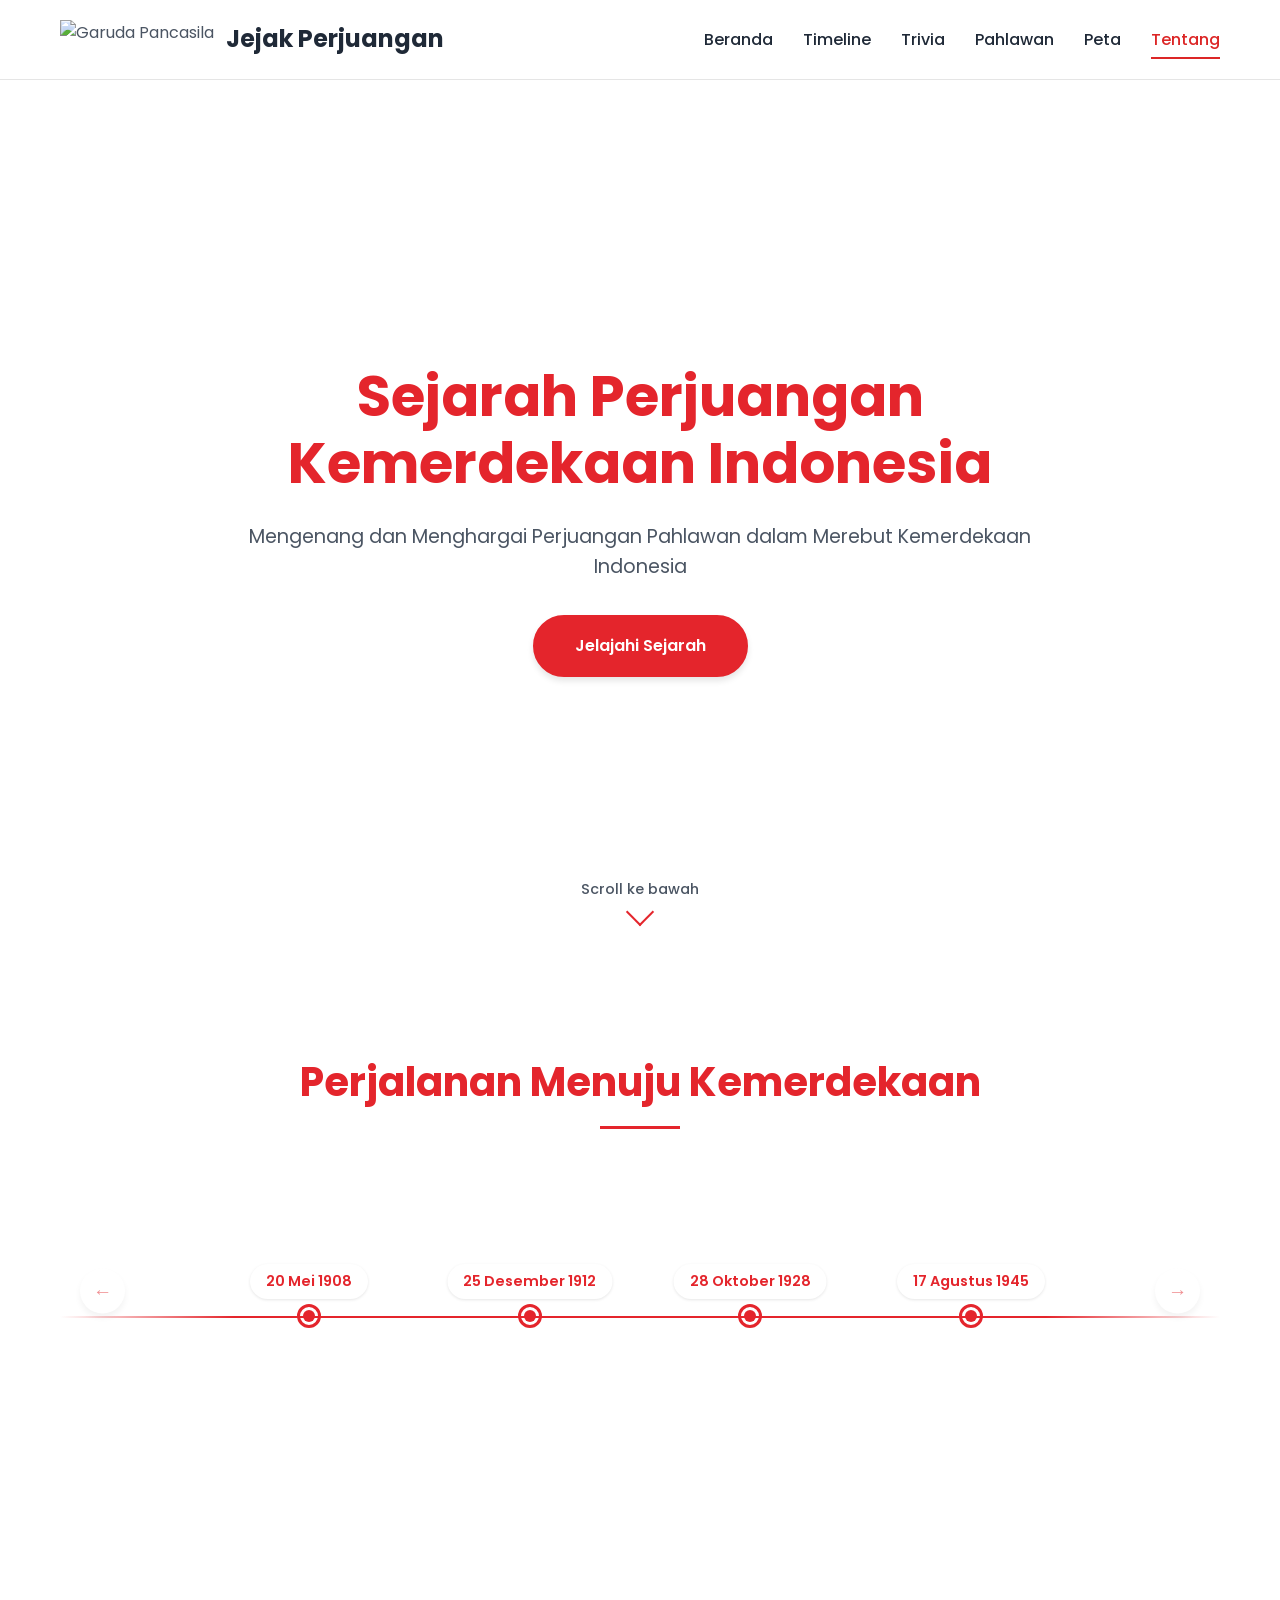
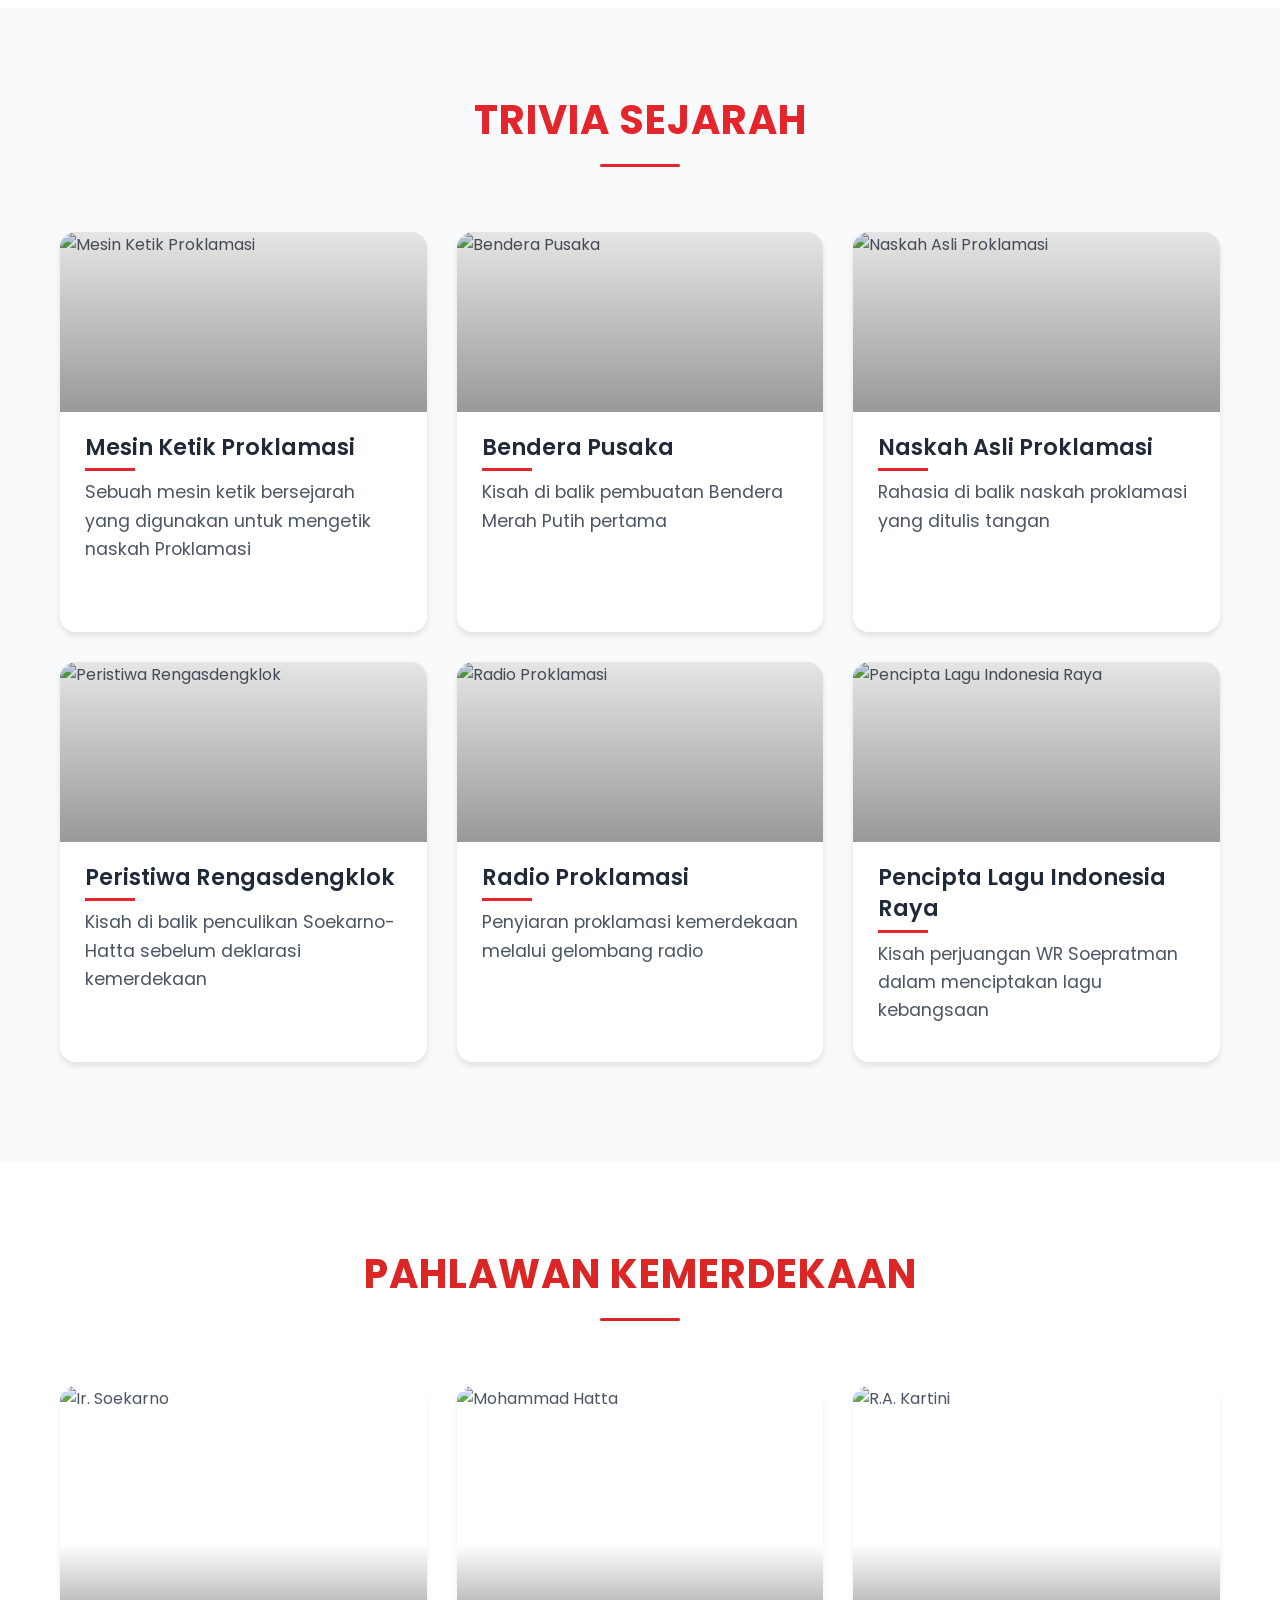
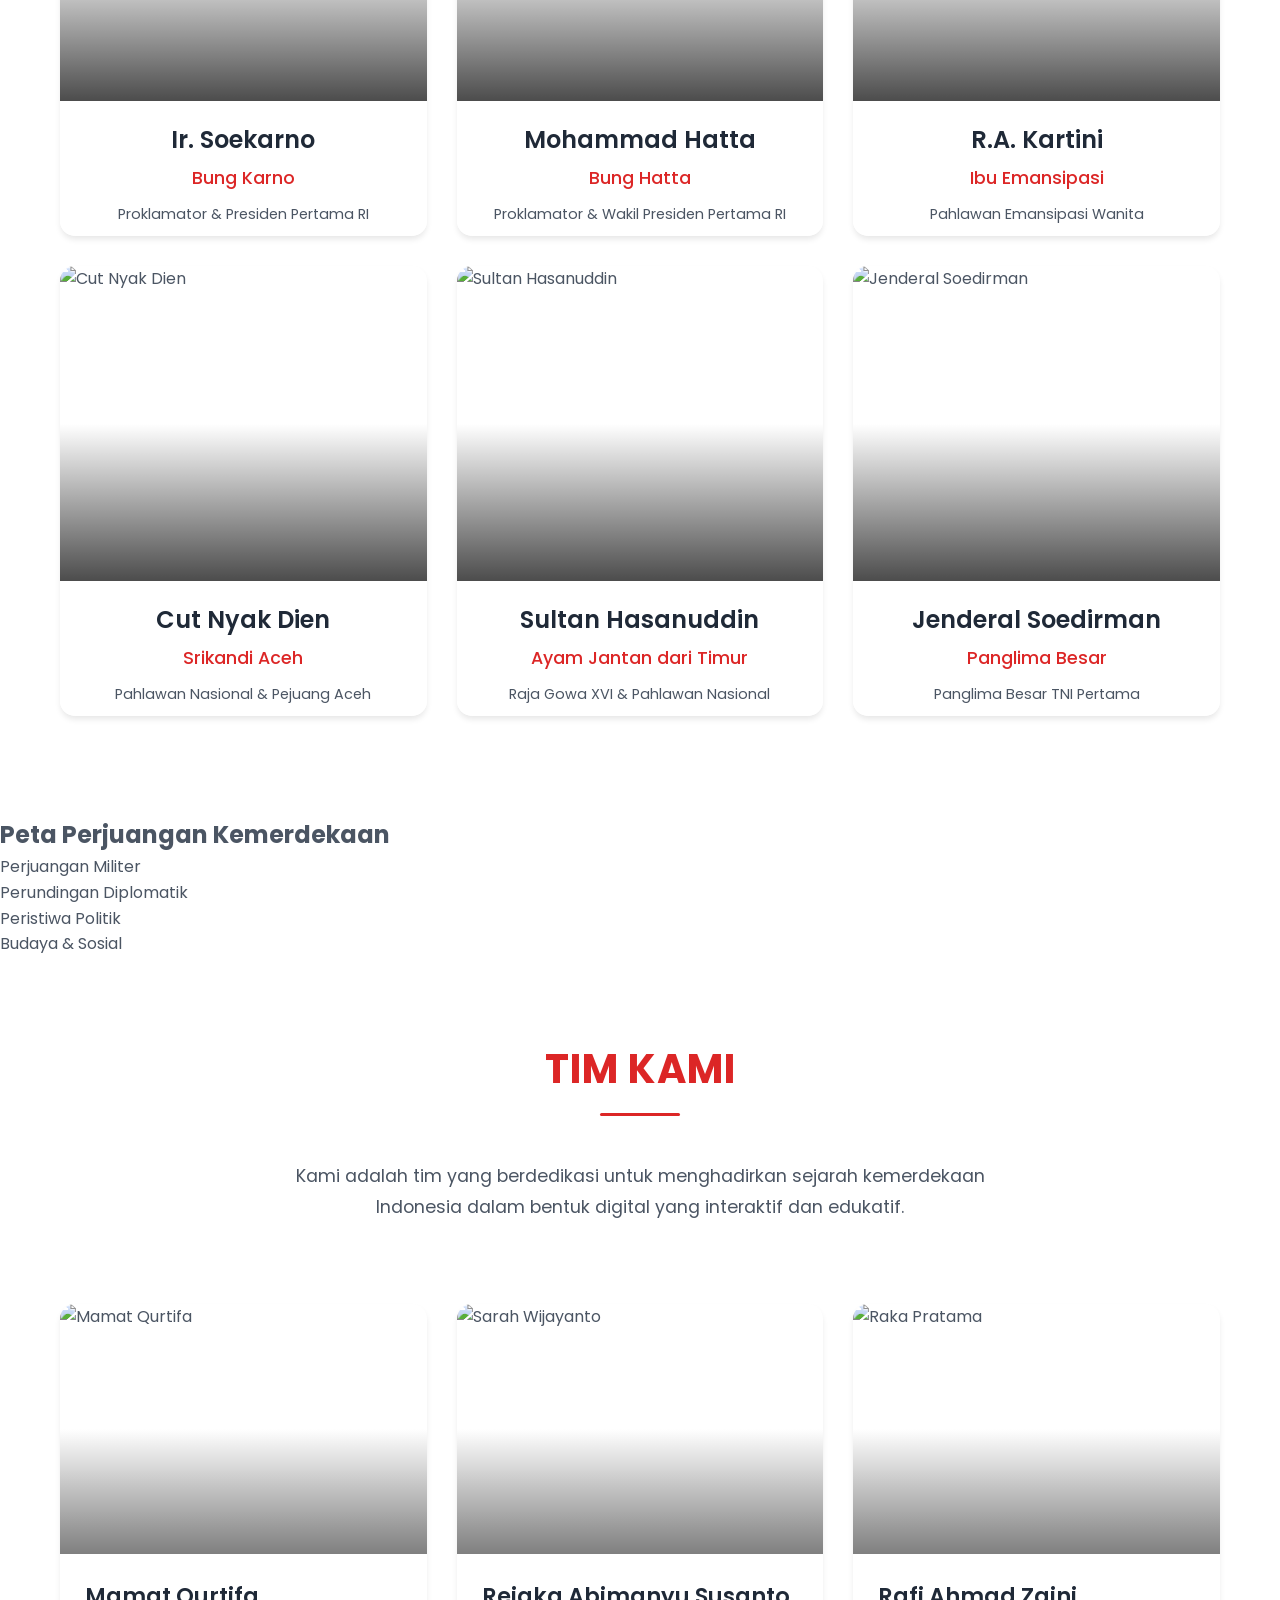
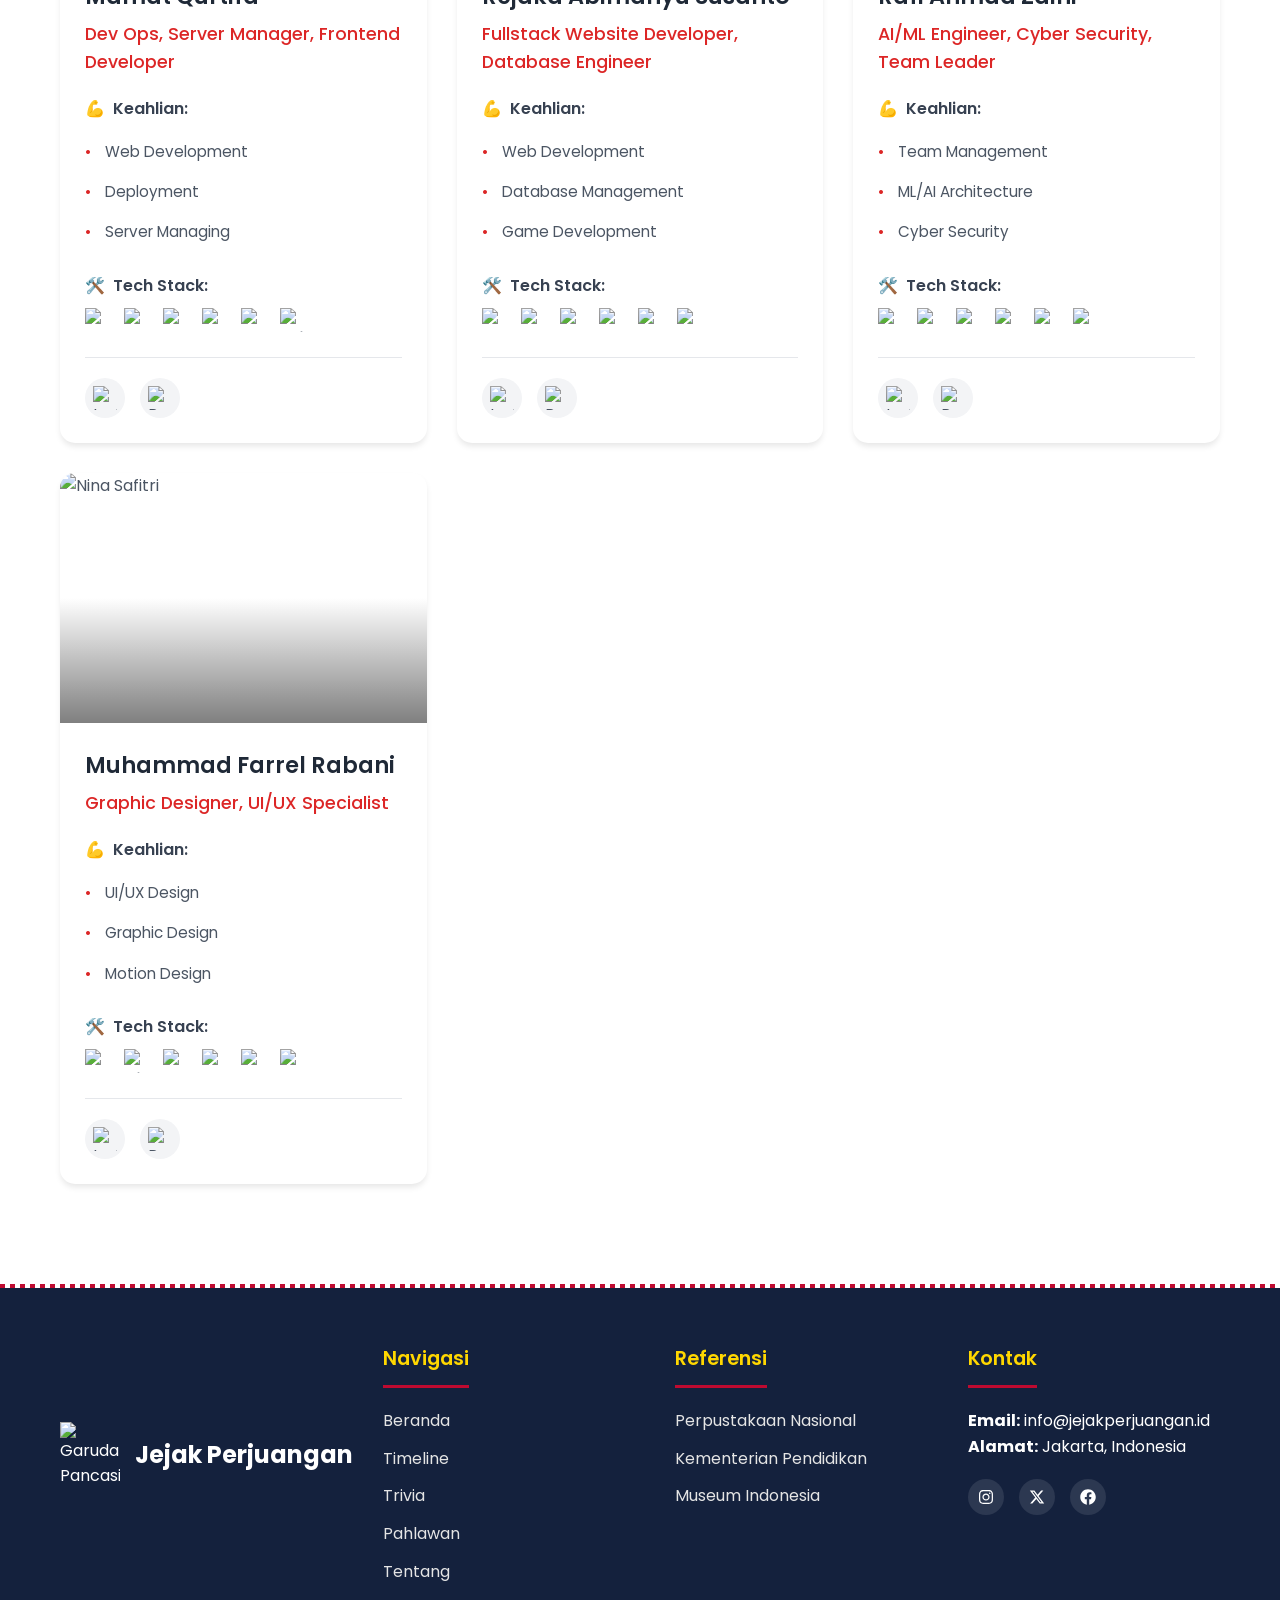
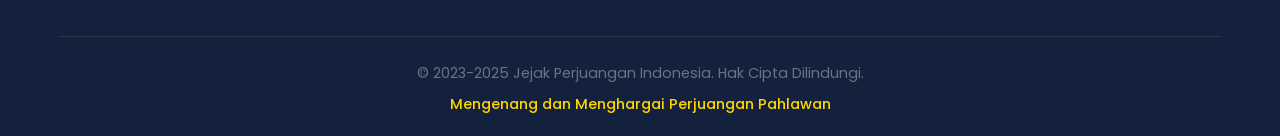
==== commit 0f585269: "Enhance scrollbar styles and increase z-index for better visibility; adjust max height for modal con" ====
--- a/index.html
+++ b/index.html
@@ -1,360 +1,698 @@
 <!DOCTYPE html>
 <html lang="id">
-
-<head>
-    <meta charset="UTF-8">
-    <meta name="viewport" content="width=device-width, initial-scale=1.0">
+  <head>
+    <meta charset="UTF-8" />
+    <meta name="viewport" content="width=device-width, initial-scale=1.0" />
     <title>Timeline Kemerdekaan Indonesia</title>
-    <link rel="stylesheet" href="styles/globals.css">
-    <link rel="preconnect" href="https://fonts.googleapis.com">
-    <link rel="preconnect" href="https://fonts.gstatic.com" crossorigin>
-    <link href="https://fonts.googleapis.com/css2?family=Poppins:wght@400;500;600;700&display=swap" rel="stylesheet">
+    <link rel="stylesheet" href="styles/globals.css" />
+    <link rel="preconnect" href="https://fonts.googleapis.com" />
+    <link rel="preconnect" href="https://fonts.gstatic.com" crossorigin />
+    <link
+      href="https://fonts.googleapis.com/css2?family=Poppins:wght@400;500;600;700&display=swap"
+      rel="stylesheet"
+    />
     <script src="scripts/script.js" defer></script>
-     <!-- Script Header -->
-     <script src="scripts/header.js" defer></script>
+    <!-- Script Header -->
+    <script src="scripts/header.js" defer></script>
     <!-- Script & styles Navbar -->
     <script src="scripts/navbar.js" defer></script>
-    <link rel="stylesheet" href="styles/navbar.css">
+    <link rel="stylesheet" href="styles/navbar.css" />
     <!-- Script & styles Timeline -->
     <script src="scripts/timeline.js" defer></script>
-    <link rel="stylesheet" href="styles/timeline.css">
+    <link rel="stylesheet" href="styles/timeline.css" />
     <!-- Script & styles Trivia -->
     <script src="scripts/trivia.js" defer></script>
-    <link rel="stylesheet" href="styles/trivia.css">
+    <link rel="stylesheet" href="styles/trivia.css" />
     <!-- Script & styles Heroes -->
     <script src="scripts/heroes.js" defer></script>
-    <link rel="stylesheet" href="styles/heroes.css">
+    <link rel="stylesheet" href="styles/heroes.css" />
 
     <!-- Script & styles About -->
     <script src="scripts/about.js" defer></script>
-    <link rel="stylesheet" href="styles/about.css">
-
-    <link rel="stylesheet" href="styles/footer.css">
-
-</head>
-
-<body>
+    <link rel="stylesheet" href="styles/about.css" />
+
+    <!-- Script & styles Footer -->
+    <link rel="stylesheet" href="styles/footer.css" />
+
+    <!--Styles Scroll Bar-->
+    <link rel="stylesheet" href="styles/scrollBar.css" />
+
+    <!-- Script & styles Team-->
+    <script src="scripts/team.js" defer></script>
+    <link rel="stylesheet" href="styles/map.css" />
+
+    <!-- Script & styles Map-->
+    <script src="scripts/map.js" defer></script>
+    <link rel="stylesheet" href="styles/map.css" />
+  </head>
+
+  <body>
     <nav class="navbar">
-        <div class="navbar-container">
-            <div class="navbar-logo">
-                <img src="https://upload.wikimedia.org/wikipedia/commons/f/fe/Garuda_Pancasila%2C_Coat_of_Arms_of_Indonesia.svg"
-                    alt="Garuda Pancasila" class="navbar-logo-img">
-                <span class="navbar-logo-text">Jejak Perjuangan</span>
-            </div>
-
-            <button class="navbar-toggle" aria-label="Toggle Menu">
-                <span class="navbar-toggle-line"></span>
-                <span class="navbar-toggle-line"></span>
-                <span class="navbar-toggle-line"></span>
-            </button>
-
-            <ul class="navbar-menu">
-                <li class="navbar-item">
-                    <a href="#beranda" class="navbar-link active">Beranda</a>
-                </li>
-                <li class="navbar-item">
-                    <a href="#timeline" class="navbar-link">Timeline</a>
-                </li>
-                <li class="navbar-item">
-                    <a href="#trivia" class="navbar-link">Trivia</a>
-                </li>
-                <li class="navbar-item">
-                    <a href="#pahlawan" class="navbar-link">Pahlawan</a>
-                </li>
-                <li class="navbar-item">
-                    <a href="#tentang" class="navbar-link">Tentang</a>
-                </li>
-            </ul>
-        </div>
+      <div class="navbar-container">
+        <div class="navbar-logo">
+          <img
+            src="https://upload.wikimedia.org/wikipedia/commons/f/fe/Garuda_Pancasila%2C_Coat_of_Arms_of_Indonesia.svg"
+            alt="Garuda Pancasila"
+            class="navbar-logo-img"
+          />
+          <span class="navbar-logo-text">Jejak Perjuangan</span>
+        </div>
+
+        <button class="navbar-toggle" aria-label="Toggle Menu">
+          <span class="navbar-toggle-line"></span>
+          <span class="navbar-toggle-line"></span>
+          <span class="navbar-toggle-line"></span>
+        </button>
+
+        <ul class="navbar-menu">
+          <li class="navbar-item">
+            <a href="#beranda" class="navbar-link active">Beranda</a>
+          </li>
+          <li class="navbar-item">
+            <a href="#timeline" class="navbar-link">Timeline</a>
+          </li>
+          <li class="navbar-item">
+            <a href="#trivia" class="navbar-link">Trivia</a>
+          </li>
+          <li class="navbar-item">
+            <a href="#pahlawan" class="navbar-link">Pahlawan</a>
+          </li>
+          <li class="navbar-item">
+            <a href="#peta" class="navbar-link">Peta</a>
+          </li>
+          <li class="navbar-item">
+            <a href="#tentang" class="navbar-link">Tentang</a>
+          </li>
+        </ul>
+      </div>
     </nav>
 
-    <!-- Heroes -->
     <!-- Heroes -->
     <header class="hero" id="beranda">
-        <div class="hero-content">
-            <h1 class="hero-title">Sejarah Perjuangan Kemerdekaan Indonesia</h1>
-            <p class="hero-subtitle">Mengenang dan Menghargai Perjuangan Pahlawan dalam Merebut Kemerdekaan Indonesia
-            </p>
-            <a href="#timeline" class="hero-button">Jelajahi Sejarah</a>
-        </div>
-        <div class="hero-overlay"></div>
-        <div class="scroll-wrapper">
-            <div class="scroll-indicator">
-                <span class="scroll-text">Scroll ke bawah</span>
-                <div class="scroll-arrow"></div>
-            </div>
-        </div>
+      <div class="hero-content">
+        <h1 class="hero-title">Sejarah Perjuangan Kemerdekaan Indonesia</h1>
+        <p class="hero-subtitle">
+          Mengenang dan Menghargai Perjuangan Pahlawan dalam Merebut Kemerdekaan
+          Indonesia
+        </p>
+        <a href="#timeline" class="hero-button">Jelajahi Sejarah</a>
+      </div>
+      <div class="hero-overlay"></div>
+      <div class="scroll-wrapper">
+        <div class="scroll-indicator">
+          <span class="scroll-text">Scroll ke bawah</span>
+          <div class="scroll-arrow"></div>
+        </div>
+      </div>
     </header>
 
     <!-- Timeline -->
     <section id="timeline" class="timeline-section">
-        <div class="container">
-            <h2 class="section-title">Perjalanan Menuju Kemerdekaan</h2>
-            <div class="timeline-container">
-                <div class="timeline-line"></div>
-                <div class="timeline-wrapper">
-                    <!-- Timeline items will be generated by JavaScript -->
-                </div>
-            </div>
-        </div>
+      <div class="container">
+        <h2 class="section-title">Perjalanan Menuju Kemerdekaan</h2>
+        <div class="timeline-container">
+          <div class="timeline-line"></div>
+          <div class="timeline-wrapper">
+            <!-- Timeline items will be generated by JavaScript -->
+          </div>
+        </div>
+      </div>
     </section>
 
     <!-- Trivia -->
     <section id="trivia" class="trivia-section">
-        <div class="trivia-wrapper">
-            <h2 class="trivia-section-title">Trivia Sejarah</h2>
-            <div class="trivia-grid">
-                <!-- Cards will be generated by JavaScript -->
-            </div>
-        </div>
+      <div class="trivia-wrapper">
+        <h2 class="trivia-section-title">Trivia Sejarah</h2>
+        <div class="trivia-grid">
+          <!-- Cards will be generated by JavaScript -->
+        </div>
+      </div>
     </section>
 
     <!-- Heroes -->
     <section id="pahlawan" class="pahlawan-section">
-        <div class="pahlawan-wrapper">
-            <h2 class="pahlawan-section-title">Pahlawan Kemerdekaan</h2>
-            <div class="pahlawan-grid">
-                <!-- Cards will be generated by JavaScript -->
+      <div class="pahlawan-wrapper">
+        <h2 class="pahlawan-section-title">Pahlawan Kemerdekaan</h2>
+        <div class="pahlawan-grid">
+          <!-- Cards will be generated by JavaScript -->
+        </div>
+      </div>
+    </section>
+
+    <section id="peta" class="map-section">
+      <div class="map-wrapper">
+        <h2 class="map-section-title">Peta Perjuangan Kemerdekaan</h2>
+        <div class="map-container">
+          <div class="map-svg-container" id="indonesia-map-container"></div>
+        </div>
+        <div class="map-legend">
+          <div class="map-legend-item">
+            <span class="map-legend-dot military"></span>
+            <span>Perjuangan Militer</span>
+          </div>
+          <div class="map-legend-item">
+            <span class="map-legend-dot diplomatic"></span>
+            <span>Perundingan Diplomatik</span>
+          </div>
+          <div class="map-legend-item">
+            <span class="map-legend-dot political"></span>
+            <span>Peristiwa Politik</span>
+          </div>
+          <div class="map-legend-item">
+            <span class="map-legend-dot cultural"></span>
+            <span>Budaya & Sosial</span>
+          </div>
+        </div>
+      </div>
+    </section>
+
+    <!-- About -->
+    <section id="tentang" class="about-section">
+      <div class="about-wrapper">
+        <h2 class="about-section-title">Tim Kami</h2>
+        <div class="about-content">
+          <p class="about-description">
+            Kami adalah tim yang berdedikasi untuk menghadirkan sejarah
+            kemerdekaan Indonesia dalam bentuk digital yang interaktif dan
+            edukatif.
+          </p>
+
+          <div class="team-grid">
+            <!-- Team Member 1 -->
+            <div class="team-card">
+              <div class="team-card-inner">
+                <div class="team-member-image">
+                  <img
+                    src="https://qurtifa.vercel.app/qurtifa-compressed.webp"
+                    alt="Mamat Qurtifa"
+                  />
+                </div>
+                <div class="team-member-info">
+                  <h3 class="team-member-name">Mamat Qurtifa</h3>
+                  <p class="team-member-role">
+                    Dev Ops, Server Manager, Frontend Developer
+                  </p>
+
+                  <div class="team-member-skills">
+                    <h4>Keahlian:</h4>
+                    <ul class="skills-list">
+                      <li>Web Development</li>
+                      <li>Deployment</li>
+                      <li>Server Managing</li>
+                    </ul>
+                  </div>
+
+                  <div class="team-member-stack">
+                    <h4>Tech Stack:</h4>
+                    <div class="tech-icons">
+                      <img
+                        src="https://cdn.jsdelivr.net/gh/devicons/devicon@latest/icons/docker/docker-original.svg"
+                        title="Docker"
+                        width="24"
+                        height="24"
+                        alt="Docker icon"
+                      />
+                      <img
+                        src="https://cdn.jsdelivr.net/gh/devicons/devicon@latest/icons/tailwindcss/tailwindcss-original.svg"
+                        title="Tailwind CSS"
+                        width="24"
+                        height="24"
+                        alt="TailwindCSS icon"
+                      />
+                      <img
+                        src="https://cdn.jsdelivr.net/gh/devicons/devicon@latest/icons/react/react-original.svg"
+                        title="React.js"
+                        width="24"
+                        height="24"
+                        alt="React.js icon"
+                      />
+                      <img
+                        src="https://cdn.jsdelivr.net/gh/devicons/devicon@latest/icons/alpinejs/alpinejs-original.svg"
+                        title="AlpineJs"
+                        width="24"
+                        height="24"
+                        alt="AlpineJs icon"
+                      />
+                      <img
+                        src="https://cdn.jsdelivr.net/gh/devicons/devicon@latest/icons/laravel/laravel-original.svg"
+                        title="Laravel"
+                        width="24"
+                        height="24"
+                        alt="Laravel icon"
+                      />
+                      <img
+                        src="https://cdn.jsdelivr.net/gh/devicons/devicon@latest/icons/git/git-original.svg"
+                        title="Git"
+                        width="24"
+                        height="24"
+                        alt="Git icon"
+                      />
+                    </div>
+                  </div>
+
+                  <div class="team-member-social">
+                    <a
+                      href="https://instagram.com/mamatqurtifa"
+                      target="_blank"
+                      class="social-link"
+                    >
+                      <img
+                        src="https://www.svgrepo.com/show/504487/instagram.svg"
+                        alt="Instagram"
+                        width="24"
+                        height="24"
+                      />
+                    </a>
+                    <a
+                      href="https://mamatqurtifa.com"
+                      target="_blank"
+                      class="social-link"
+                    >
+                      <img
+                        src="https://www.svgrepo.com/show/447219/admin-site-alt.svg"
+                        alt="Personal Website"
+                        width="24"
+                        height="24"
+                      />
+                    </a>
+                  </div>
+                </div>
+              </div>
             </div>
-        </div>
+
+            <!-- Team Member 2 -->
+            <div class="team-card">
+              <div class="team-card-inner">
+                <div class="team-member-image">
+                  <img
+                    src="https://avatars.githubusercontent.com/u/157938885?v=4"
+                    alt="Sarah Wijayanto"
+                  />
+                </div>
+                <div class="team-member-info">
+                  <h3 class="team-member-name">Rejaka Abimanyu Susanto</h3>
+                  <p class="team-member-role">
+                    Fullstack Website Developer, Database Engineer
+                  </p>
+
+                  <div class="team-member-skills">
+                    <h4>Keahlian:</h4>
+                    <ul class="skills-list">
+                      <li>Web Development</li>
+                      <li>Database Management</li>
+                      <li>Game Development</li>
+                    </ul>
+                  </div>
+
+                  <div class="team-member-stack">
+                    <h4>Tech Stack:</h4>
+                    <div class="tech-icons">
+                      <img
+                        src="https://cdn.jsdelivr.net/gh/devicons/devicon/icons/nextjs/nextjs-original.svg"
+                        title="Next.js"
+                        width="24"
+                        height="24"
+                        alt="Next.js icon"
+                      />
+                      <img
+                        src="https://cdn.jsdelivr.net/gh/devicons/devicon@latest/icons/nestjs/nestjs-original.svg"
+                        title="Node.js"
+                        width="24"
+                        height="24"
+                        alt="Node.js icon"
+                      />
+                      <img
+                        src="https://cdn.jsdelivr.net/gh/devicons/devicon/icons/mongodb/mongodb-original.svg"
+                        title="MongoDB"
+                        width="24"
+                        height="24"
+                        alt="MongoDB icon"
+                      />
+                      <img
+                        src="https://cdn.jsdelivr.net/gh/devicons/devicon/icons/typescript/typescript-original.svg"
+                        title="TypeScript"
+                        width="24"
+                        height="24"
+                        alt="TypeScript icon"
+                      />
+                      <img
+                        src="https://cdn.jsdelivr.net/gh/devicons/devicon/icons/godot/godot-original.svg"
+                        title="Godot Engine"
+                        width="24"
+                        height="24"
+                        alt="Godot Engine icon"
+                      />
+                      <img
+                        src="https://cdn.jsdelivr.net/gh/devicons/devicon@latest/icons/tailwindcss/tailwindcss-original.svg"
+                        title="Tailwind CSS"
+                        width="24"
+                        height="24"
+                        alt="TailwindCSS icon"
+                      />
+                    </div>
+                  </div>
+
+                  <div class="team-member-social">
+                    <a
+                      href="https://instagram.com/sarahw"
+                      target="_blank"
+                      class="social-link"
+                    >
+                      <img
+                        src="https://www.svgrepo.com/show/504487/instagram.svg"
+                        alt="Instagram"
+                        width="24"
+                        height="24"
+                      />
+                    </a>
+                    <a
+                      href="https://sarahw.design"
+                      target="_blank"
+                      class="social-link"
+                    >
+                      <img
+                        src="https://www.svgrepo.com/show/447219/admin-site-alt.svg"
+                        alt="Personal Website"
+                        width="24"
+                        height="24"
+                      />
+                    </a>
+                  </div>
+                </div>
+              </div>
+            </div>
+
+            <!-- Team Member 3 -->
+            <div class="team-card">
+              <div class="team-card-inner">
+                <div class="team-member-image">
+                  <img
+                    src="https://avatars.githubusercontent.com/u/129276092?v=4"
+                    alt="Raka Pratama"
+                  />
+                </div>
+                <div class="team-member-info">
+                  <h3 class="team-member-name">Rafi Ahmad Zaini</h3>
+                  <p class="team-member-role">
+                    AI/ML Engineer, Cyber Security, Team Leader
+                  </p>
+
+                  <div class="team-member-skills">
+                    <h4>Keahlian:</h4>
+                    <ul class="skills-list">
+                      <li>Team Management</li>
+                      <li>ML/AI Architecture</li>
+                      <li>Cyber Security</li>
+                    </ul>
+                  </div>
+
+                  <div class="team-member-stack">
+                    <h4>Tech Stack:</h4>
+                    <div class="tech-icons">
+                      <img
+                        src="https://cdn.jsdelivr.net/gh/devicons/devicon@latest/icons/flask/flask-original.svg"
+                        title="Flask"
+                        width="24"
+                        height="24"
+                        alt="Flask icon"
+                      />
+                      <img
+                        src="https://cdn.jsdelivr.net/gh/devicons/devicon@latest/icons/keras/keras-original.svg"
+                        title="Keras"
+                        width="24"
+                        height="24"
+                        alt="Keras icon"
+                      />
+                      <img
+                        src="https://cdn.jsdelivr.net/gh/devicons/devicon@latest/icons/numpy/numpy-original.svg"
+                        title="Numpy"
+                        width="24"
+                        height="24"
+                        alt="Numpy icon"
+                      />
+                      <img
+                        src="https://cdn.jsdelivr.net/gh/devicons/devicon@latest/icons/tensorflow/tensorflow-original.svg"
+                        title="Tensorflow"
+                        width="24"
+                        height="24"
+                        alt="Tensorflow icon"
+                      />
+                      <img
+                        src="https://cdn.jsdelivr.net/gh/devicons/devicon@latest/icons/pandas/pandas-original.svg"
+                        title="Pandas"
+                        width="24"
+                        height="24"
+                        alt="Pandas icon"
+                      />
+                      <img
+                        src="https://cdn.jsdelivr.net/gh/devicons/devicon@latest/icons/python/python-original.svg"
+                        title="Python"
+                        width="24"
+                        height="24"
+                        alt="Python icon"
+                      />
+                    </div>
+                  </div>
+
+                  <div class="team-member-social">
+                    <a
+                      href="https://instagram.com/rakap"
+                      target="_blank"
+                      class="social-link"
+                    >
+                      <img
+                        src="https://www.svgrepo.com/show/504487/instagram.svg"
+                        alt="Instagram"
+                        width="24"
+                        height="24"
+                      />
+                    </a>
+                    <a
+                      href="https://raka.dev"
+                      target="_blank"
+                      class="social-link"
+                    >
+                      <img
+                        src="https://www.svgrepo.com/show/447219/admin-site-alt.svg"
+                        alt="Personal Website"
+                        width="24"
+                        height="24"
+                      />
+                    </a>
+                  </div>
+                </div>
+              </div>
+            </div>
+
+            <!-- Team Member 4 -->
+            <div class="team-card">
+              <div class="team-card-inner">
+                <div class="team-member-image">
+                  <img
+                    src="https://avatars.githubusercontent.com/u/93260896?v=4"
+                    alt="Nina Safitri"
+                  />
+                </div>
+                <div class="team-member-info">
+                  <h3 class="team-member-name">Muhammad Farrel Rabani</h3>
+                  <p class="team-member-role">
+                    Graphic Designer, UI/UX Specialist
+                  </p>
+
+                  <div class="team-member-skills">
+                    <h4>Keahlian:</h4>
+                    <ul class="skills-list">
+                      <li>UI/UX Design</li>
+                      <li>Graphic Design</li>
+                      <li>Motion Design</li>
+                    </ul>
+                  </div>
+
+                  <div class="team-member-stack">
+                    <h4>Tech Stack:</h4>
+                    <div class="tech-icons">
+                      <img
+                        src="https://cdn.jsdelivr.net/gh/devicons/devicon@latest/icons/illustrator/illustrator-plain.svg"
+                        title="Adobe Illustrator"
+                        width="24"
+                        height="24"
+                        alt="Adobe Illustrator icon"
+                      />
+                      <img
+                        src="https://cdn.jsdelivr.net/gh/devicons/devicon@latest/icons/figma/figma-original.svg"
+                        title="Figma"
+                        width="24"
+                        height="24"
+                        alt="Figma icon"
+                      />
+                      <img
+                        src="https://cdn.jsdelivr.net/gh/devicons/devicon@latest/icons/aftereffects/aftereffects-original.svg"
+                        title="Adobe Aftereffects"
+                        width="24"
+                        height="24"
+                        alt="Adobe Aftereffects icon"
+                      />
+                      <img
+                        src="https://cdn.jsdelivr.net/gh/devicons/devicon@latest/icons/framermotion/framermotion-original.svg"
+                        title="Framermotion"
+                        width="24"
+                        height="24"
+                        alt="Framermotion icon"
+                      />
+                      <img
+                        src="https://cdn.jsdelivr.net/gh/devicons/devicon@latest/icons/tailwindcss/tailwindcss-original.svg"
+                        title="Tailwind"
+                        width="24"
+                        height="24"
+                        alt="Tailwind icon"
+                      />
+                      <img
+                        src="https://cdn.jsdelivr.net/gh/devicons/devicon@latest/icons/react/react-original.svg"
+                        title="ReactJs"
+                        width="24"
+                        height="24"
+                        alt="ReactJs icon"
+                      />
+                    </div>
+                  </div>
+
+                  <div class="team-member-social">
+                    <a
+                      href="https://instagram.com/ninas"
+                      target="_blank"
+                      class="social-link"
+                    >
+                      <img
+                        src="https://www.svgrepo.com/show/504487/instagram.svg"
+                        alt="Instagram"
+                        width="24"
+                        height="24"
+                      />
+                    </a>
+                    <a
+                      href="https://nina.writer"
+                      target="_blank"
+                      class="social-link"
+                    >
+                      <img
+                        src="https://www.svgrepo.com/show/447219/admin-site-alt.svg"
+                        alt="Personal Website"
+                        width="24"
+                        height="24"
+                      />
+                    </a>
+                  </div>
+                </div>
+              </div>
+            </div>
+          </div>
+        </div>
+      </div>
     </section>
 
-    <!-- About -->
-    <section id="about" class="about-section">
-        <div class="about-wrapper">
-            <h2 class="about-section-title">Tim Kami</h2>
-            <div class="about-content">
-                <p class="about-description">
-                    Kami adalah tim yang berdedikasi untuk menghadirkan sejarah kemerdekaan Indonesia dalam bentuk digital yang interaktif dan edukatif.
-                </p>
-                
-                <div class="team-grid">
-                    <!-- Team Member 1 -->
-                    <div class="team-card">
-                        <div class="team-card-inner">
-                            <div class="team-member-image">
-                                <img src="https://qurtifa.vercel.app/qurtifa-compressed.webp" alt="Mamat Qurtifa">
-                            </div>
-                            <div class="team-member-info">
-                                <h3 class="team-member-name">Mamat Qurtifa</h3>
-                                <p class="team-member-role">Dev Ops, Server Manager, Frontend Developer</p>
-                                
-                                <div class="team-member-skills">
-                                    <h4>Keahlian:</h4>
-                                    <ul class="skills-list">
-                                        <li>Web Development</li>
-                                        <li>Deployment</li>
-                                        <li>Server Managing</li>
-                                    </ul>
-                                </div>
-    
-                                <div class="team-member-stack">
-                                    <h4>Tech Stack:</h4>
-                                    <div class="tech-icons">
-                                        <i class="fab fa-react" title="React"></i>
-                                        <i class="fab fa-node-js" title="Node.js"></i>
-                                        <i class="fab fa-php" title="PHP"></i>
-                                        <i class="fab fa-python" title="Python"></i>
-                                    </div>
-                                </div>
-    
-                                <div class="team-member-social">
-                                    <a href="https://instagram.com/mamatqurtifa" target="_blank" class="social-link">
-                                        <i class="fab fa-instagram"></i>
-                                    </a>
-                                    <a href="https://mamatqurtifa.com" target="_blank" class="social-link">
-                                        <i class="fas fa-globe"></i>
-                                    </a>
-                                </div>
-                            </div>
-                        </div>
-                    </div>
-    
-                    <!-- Team Member 2 -->
-                    <div class="team-card">
-                        <div class="team-card-inner">
-                            <div class="team-member-image">
-                                <img src="https://avatars.githubusercontent.com/u/157938885?v=4" alt="Sarah Wijayanto">
-                            </div>
-                            <div class="team-member-info">
-                                <h3 class="team-member-name">Rejaka Abimanyu Susanto</h3>
-                                <p class="team-member-role">Fullstack Web Developer, Database Engineer</p>
-                                
-                                <div class="team-member-skills">
-                                    <h4>Keahlian:</h4>
-                                    <ul class="skills-list">
-                                        <li>Web Development</li>
-                                        <li>Database Management</li>
-                                        <li>Game Development</li>
-                                    </ul>
-                                </div>
-    
-                                <div class="team-member-stack">
-                                    <h4>Tech Stack:</h4>
-                                    <div class="tech-icons">
-                                        <img src="https://cdn.jsdelivr.net/gh/devicons/devicon/icons/nextjs/nextjs-original.svg" title="Next.js" width="24" height="24" alt="Next.js icon">
-                                        <img src="https://cdn.jsdelivr.net/gh/devicons/devicon/icons/mongodb/mongodb-original.svg" title="MongoDB" width="24" height="24" alt="MongoDB icon">
-                                        <img src="https://cdn.jsdelivr.net/gh/devicons/devicon/icons/typescript/typescript-original.svg" title="TypeScript" width="24" height="24" alt="TypeScript icon">
-                                        <img src="https://cdn.jsdelivr.net/gh/devicons/devicon/icons/godot/godot-original.svg" title="Godot Engine" width="24" height="24" alt="Godot Engine icon">
-                                    </div>
-                                </div>
-    
-                                <div class="team-member-social">
-                                    <a href="https://instagram.com/sarahw" target="_blank" class="social-link">
-                                        <i class="fab fa-instagram"></i>
-                                    </a>
-                                    <a href="https://sarahw.design" target="_blank" class="social-link">
-                                        <i class="fas fa-globe"></i>
-                                    </a>
-                                </div>
-                            </div>
-                        </div>
-                    </div>
-    
-                    <!-- Team Member 3 -->
-                    <div class="team-card">
-                        <div class="team-card-inner">
-                            <div class="team-member-image">
-                                <img src="https://avatars.githubusercontent.com/u/129276092?v=4" alt="Raka Pratama">
-                            </div>
-                            <div class="team-member-info">
-                                <h3 class="team-member-name">Rafi Ahmad Zaini</h3>
-                                <p class="team-member-role">AI/ML Engineer, Team Leader</p>
-                                
-                                <div class="team-member-skills">
-                                    <h4>Keahlian:</h4>
-                                    <ul class="skills-list">
-                                        <li>Team Management</li>
-                                        <li>ML/AI Architecture</li>
-                                        <li>Cyber Security</li>
-                                    </ul>
-                                </div>
-    
-                                <div class="team-member-stack">
-                                    <h4>Tech Stack:</h4>
-                                    <div class="tech-icons">
-                                        <i class="fab fa-java" title="Java"></i>
-                                        <i class="fab fa-golang" title="Go"></i>
-                                        <i class="fab fa-aws" title="AWS"></i>
-                                    </div>
-                                </div>
-    
-                                <div class="team-member-social">
-                                    <a href="https://instagram.com/rakap" target="_blank" class="social-link">
-                                        <i class="fab fa-instagram"></i>
-                                    </a>
-                                    <a href="https://raka.dev" target="_blank" class="social-link">
-                                        <i class="fas fa-globe"></i>
-                                    </a>
-                                </div>
-                            </div>
-                        </div>
-                    </div>
-    
-                    <!-- Team Member 4 -->
-                    <div class="team-card">
-                        <div class="team-card-inner">
-                            <div class="team-member-image">
-                                <img src="https://avatars.githubusercontent.com/u/93260896?v=4" alt="Nina Safitri">
-                            </div>
-                            <div class="team-member-info">
-                                <h3 class="team-member-name">Muhammad Farrel Rabani</h3>
-                                <p class="team-member-role">Graphic Designer, UI/UX Specialist</p>
-                                
-                                <div class="team-member-skills">
-                                    <h4>Keahlian:</h4>
-                                    <ul class="skills-list">
-                                        <li>UI/UX Design</li>
-                                        <li>Graphic Design</li>
-                                        <li>Motion Design</li>
-                                    </ul>
-                                </div>
-    
-                                <div class="team-member-stack">
-                                    <h4>Tech Stack:</h4>
-                                    <div class="tech-icons">
-                                        <i class="fab fa-wordpress" title="WordPress"></i>
-                                        <i class="fab fa-medium" title="Medium"></i>
-                                        <i class="fas fa-pen-fancy" title="Content Writing"></i>
-                                    </div>
-                                </div>
-    
-                                <div class="team-member-social">
-                                    <a href="https://instagram.com/ninas" target="_blank" class="social-link">
-                                        <i class="fab fa-instagram"></i>
-                                    </a>
-                                    <a href="https://nina.writer" target="_blank" class="social-link">
-                                        <i class="fas fa-globe"></i>
-                                    </a>
-                                </div>
-                            </div>
-                        </div>
-                    </div>
-                </div>
+    <!-- Footer -->
+
+    <footer class="footer">
+      <div class="footer-container">
+        <div class="footer-top">
+          <div class="footer-logo">
+            <img
+              src="https://upload.wikimedia.org/wikipedia/commons/f/fe/Garuda_Pancasila%2C_Coat_of_Arms_of_Indonesia.svg"
+              alt="Garuda Pancasila"
+              class="footer-logo-img"
+            />
+            <span class="footer-logo-text">Jejak Perjuangan</span>
+          </div>
+          <div class="footer-sections">
+            <div class="footer-section">
+              <h3 class="footer-heading">Navigasi</h3>
+              <ul class="footer-links">
+                <li><a href="#beranda">Beranda</a></li>
+                <li><a href="#timeline">Timeline</a></li>
+                <li><a href="#trivia">Trivia</a></li>
+                <li><a href="#pahlawan">Pahlawan</a></li>
+                <li><a href="#tentang">Tentang</a></li>
+              </ul>
             </div>
-        </div>
-    </section>
-
-    <!-- Footer -->
-
-    <footer class="footer">
-        <div class="footer-container">
-            <div class="footer-top">
-                <div class="footer-logo">
-                    <img src="https://upload.wikimedia.org/wikipedia/commons/f/fe/Garuda_Pancasila%2C_Coat_of_Arms_of_Indonesia.svg" alt="Garuda Pancasila" class="footer-logo-img">
-                    <span class="footer-logo-text">Jejak Perjuangan</span>
-                </div>
-                <div class="footer-sections">
-                    <div class="footer-section">
-                        <h3 class="footer-heading">Navigasi</h3>
-                        <ul class="footer-links">
-                            <li><a href="#beranda">Beranda</a></li>
-                            <li><a href="#timeline">Timeline</a></li>
-                            <li><a href="#trivia">Trivia</a></li>
-                            <li><a href="#pahlawan">Pahlawan</a></li>
-                            <li><a href="#tentang">Tentang</a></li>
-                        </ul>
-                    </div>
-                    <div class="footer-section">
-                        <h3 class="footer-heading">Referensi</h3>
-                        <ul class="footer-links">
-                            <li><a href="https://www.perpusnas.go.id" target="_blank">Perpustakaan Nasional</a></li>
-                            <li><a href="https://www.kemdikbud.go.id" target="_blank">Kementerian Pendidikan</a></li>
-                            <li><a href="https://museum-indonesia.id" target="_blank">Museum Indonesia</a></li>
-                        </ul>
-                    </div>
-                    <div class="footer-section">
-                        <h3 class="footer-heading">Kontak</h3>
-                        <address class="footer-contact">
-                            <p><strong>Email:</strong> info@jejakperjuangan.id</p>
-                            <p><strong>Alamat:</strong> Jakarta, Indonesia</p>
-                        </address>
-                        <div class="footer-social">
-                            <a href="#" aria-label="Instagram" class="social-icon">
-                                <svg xmlns="http://www.w3.org/2000/svg" viewBox="0 0 448 512" width="16" height="16">
-                                    <path fill="currentColor" d="M224.1 141c-63.6 0-114.9 51.3-114.9 114.9s51.3 114.9 114.9 114.9S339 319.5 339 255.9 287.7 141 224.1 141zm0 189.6c-41.1 0-74.7-33.5-74.7-74.7s33.5-74.7 74.7-74.7 74.7 33.5 74.7 74.7-33.6 74.7-74.7 74.7zm146.4-194.3c0 14.9-12 26.8-26.8 26.8-14.9 0-26.8-12-26.8-26.8s12-26.8 26.8-26.8 26.8 12 26.8 26.8zm76.1 27.2c-1.7-35.9-9.9-67.7-36.2-93.9-26.2-26.2-58-34.4-93.9-36.2-37-2.1-147.9-2.1-184.9 0-35.8 1.7-67.6 9.9-93.9 36.1s-34.4 58-36.2 93.9c-2.1 37-2.1 147.9 0 184.9 1.7 35.9 9.9 67.7 36.2 93.9s58 34.4 93.9 36.2c37 2.1 147.9 2.1 184.9 0 35.9-1.7 67.7-9.9 93.9-36.2 26.2-26.2 34.4-58 36.2-93.9 2.1-37 2.1-147.8 0-184.8zM398.8 388c-7.8 19.6-22.9 34.7-42.6 42.6-29.5 11.7-99.5 9-132.1 9s-102.7 2.6-132.1-9c-19.6-7.8-34.7-22.9-42.6-42.6-11.7-29.5-9-99.5-9-132.1s-2.6-102.7 9-132.1c7.8-19.6 22.9-34.7 42.6-42.6 29.5-11.7 99.5-9 132.1-9s102.7-2.6 132.1 9c19.6 7.8 34.7 22.9 42.6 42.6 11.7 29.5 9 99.5 9 132.1s2.7 102.7-9 132.1z"/>
-                                </svg>
-                            </a>
-                            <a href="#" aria-label="Twitter" class="social-icon">
-                                <svg xmlns="http://www.w3.org/2000/svg" viewBox="0 0 512 512" width="16" height="16">
-                                    <path fill="currentColor" d="M389.2 48h70.6L305.6 224.2 487 464H345L233.7 318.6 106.5 464H35.8L200.7 275.5 26.8 48H172.4L272.9 180.9 389.2 48zM364.4 421.8h39.1L151.1 88h-42L364.4 421.8z"/>
-                                </svg>
-                            </a>
-                            <a href="#" aria-label="Facebook" class="social-icon">
-                                <svg xmlns="http://www.w3.org/2000/svg" viewBox="0 0 512 512" width="16" height="16">
-                                    <path fill="currentColor" d="M504 256C504 119 393 8 256 8S8 119 8 256c0 123.78 90.69 226.38 209.25 245V327.69h-63V256h63v-54.64c0-62.15 37-96.48 93.67-96.48 27.14 0 55.52 4.84 55.52 4.84v61h-31.28c-30.8 0-40.41 19.12-40.41 38.73V256h68.78l-11 71.69h-57.78V501C413.31 482.38 504 379.78 504 256z"/>
-                                </svg>
-                            </a>
-                        </div>
-                    </div>
-                </div>
+            <div class="footer-section">
+              <h3 class="footer-heading">Referensi</h3>
+              <ul class="footer-links">
+                <li>
+                  <a href="https://www.perpusnas.go.id" target="_blank"
+                    >Perpustakaan Nasional</a
+                  >
+                </li>
+                <li>
+                  <a href="https://www.kemdikbud.go.id" target="_blank"
+                    >Kementerian Pendidikan</a
+                  >
+                </li>
+                <li>
+                  <a href="https://museum-indonesia.id" target="_blank"
+                    >Museum Indonesia</a
+                  >
+                </li>
+              </ul>
             </div>
-            <div class="footer-bottom">
-                <p class="footer-copyright">© 2023-2025 Jejak Perjuangan Indonesia. Hak Cipta Dilindungi.</p>
-                <p class="footer-tagline">Mengenang dan Menghargai Perjuangan Pahlawan</p>
+            <div class="footer-section">
+              <h3 class="footer-heading">Kontak</h3>
+              <address class="footer-contact">
+                <p><strong>Email:</strong> info@jejakperjuangan.id</p>
+                <p><strong>Alamat:</strong> Jakarta, Indonesia</p>
+              </address>
+              <div class="footer-social">
+                <a href="#" aria-label="Instagram" class="social-icon">
+                  <svg
+                    xmlns="http://www.w3.org/2000/svg"
+                    viewBox="0 0 448 512"
+                    width="16"
+                    height="16"
+                  >
+                    <path
+                      fill="currentColor"
+                      d="M224.1 141c-63.6 0-114.9 51.3-114.9 114.9s51.3 114.9 114.9 114.9S339 319.5 339 255.9 287.7 141 224.1 141zm0 189.6c-41.1 0-74.7-33.5-74.7-74.7s33.5-74.7 74.7-74.7 74.7 33.5 74.7 74.7-33.6 74.7-74.7 74.7zm146.4-194.3c0 14.9-12 26.8-26.8 26.8-14.9 0-26.8-12-26.8-26.8s12-26.8 26.8-26.8 26.8 12 26.8 26.8zm76.1 27.2c-1.7-35.9-9.9-67.7-36.2-93.9-26.2-26.2-58-34.4-93.9-36.2-37-2.1-147.9-2.1-184.9 0-35.8 1.7-67.6 9.9-93.9 36.1s-34.4 58-36.2 93.9c-2.1 37-2.1 147.9 0 184.9 1.7 35.9 9.9 67.7 36.2 93.9s58 34.4 93.9 36.2c37 2.1 147.9 2.1 184.9 0 35.9-1.7 67.7-9.9 93.9-36.2 26.2-26.2 34.4-58 36.2-93.9 2.1-37 2.1-147.8 0-184.8zM398.8 388c-7.8 19.6-22.9 34.7-42.6 42.6-29.5 11.7-99.5 9-132.1 9s-102.7 2.6-132.1-9c-19.6-7.8-34.7-22.9-42.6-42.6-11.7-29.5-9-99.5-9-132.1s-2.6-102.7 9-132.1c7.8-19.6 22.9-34.7 42.6-42.6 29.5-11.7 99.5-9 132.1-9s102.7-2.6 132.1 9c19.6 7.8 34.7 22.9 42.6 42.6 11.7 29.5 9 99.5 9 132.1s2.7 102.7-9 132.1z"
+                    />
+                  </svg>
+                </a>
+                <a href="#" aria-label="Twitter" class="social-icon">
+                  <svg
+                    xmlns="http://www.w3.org/2000/svg"
+                    viewBox="0 0 512 512"
+                    width="16"
+                    height="16"
+                  >
+                    <path
+                      fill="currentColor"
+                      d="M389.2 48h70.6L305.6 224.2 487 464H345L233.7 318.6 106.5 464H35.8L200.7 275.5 26.8 48H172.4L272.9 180.9 389.2 48zM364.4 421.8h39.1L151.1 88h-42L364.4 421.8z"
+                    />
+                  </svg>
+                </a>
+                <a href="#" aria-label="Facebook" class="social-icon">
+                  <svg
+                    xmlns="http://www.w3.org/2000/svg"
+                    viewBox="0 0 512 512"
+                    width="16"
+                    height="16"
+                  >
+                    <path
+                      fill="currentColor"
+                      d="M504 256C504 119 393 8 256 8S8 119 8 256c0 123.78 90.69 226.38 209.25 245V327.69h-63V256h63v-54.64c0-62.15 37-96.48 93.67-96.48 27.14 0 55.52 4.84 55.52 4.84v61h-31.28c-30.8 0-40.41 19.12-40.41 38.73V256h68.78l-11 71.69h-57.78V501C413.31 482.38 504 379.78 504 256z"
+                    />
+                  </svg>
+                </a>
+              </div>
             </div>
-        </div>
+          </div>
+        </div>
+        <div class="footer-bottom">
+          <p class="footer-copyright">
+            © 2023-2025 Jejak Perjuangan Indonesia. Hak Cipta Dilindungi.
+          </p>
+          <p class="footer-tagline">
+            Mengenang dan Menghargai Perjuangan Pahlawan
+          </p>
+        </div>
+      </div>
     </footer>
-</body>
-
-</html>+  </body>
+</html>
--- a/styles/timeline.css
+++ b/styles/timeline.css
@@ -4,6 +4,7 @@
     background-color: var(--color-white);
     position: relative;
     overflow: hidden;
+    padding-bottom: 200px;
 }
 
 .container {
@@ -181,11 +182,11 @@
     opacity: 0;
     visibility: hidden;
     transition: all 0.4s cubic-bezier(0.175, 0.885, 0.32, 1.275);
-    z-index: 4;
+    z-index: 50;
     overflow: hidden;
     border: 1px solid var(--color-gray-200);
-    max-height: calc(100vh - 200px); /* Limit max height to prevent overflow */
-    overflow-y: auto; /* Add scroll if content is too long */
+    max-height: calc(100vh - 50px); /* Increased max height */
+    overflow-y: auto;
 }
 
 .timeline-card.active {
--- a/styles/trivia.css
+++ b/styles/trivia.css
@@ -4,6 +4,7 @@
     background-color: var(--color-off-white);
     position: relative;
     overflow: hidden;
+    z-index: 10;
 }
 
 .trivia-wrapper {
@@ -13,7 +14,6 @@
     position: relative;
 }
 
-/* Section Title */
 .trivia-section-title {
     text-align: center;
     color: var(--color-red);
--- a/styles/heroes.css
+++ b/styles/heroes.css
@@ -509,6 +509,7 @@
     overflow: hidden;
     text-decoration: none;
     text-align: center;
+    height: 60px;
 }
 
 .pahlawan-detail-button::before {
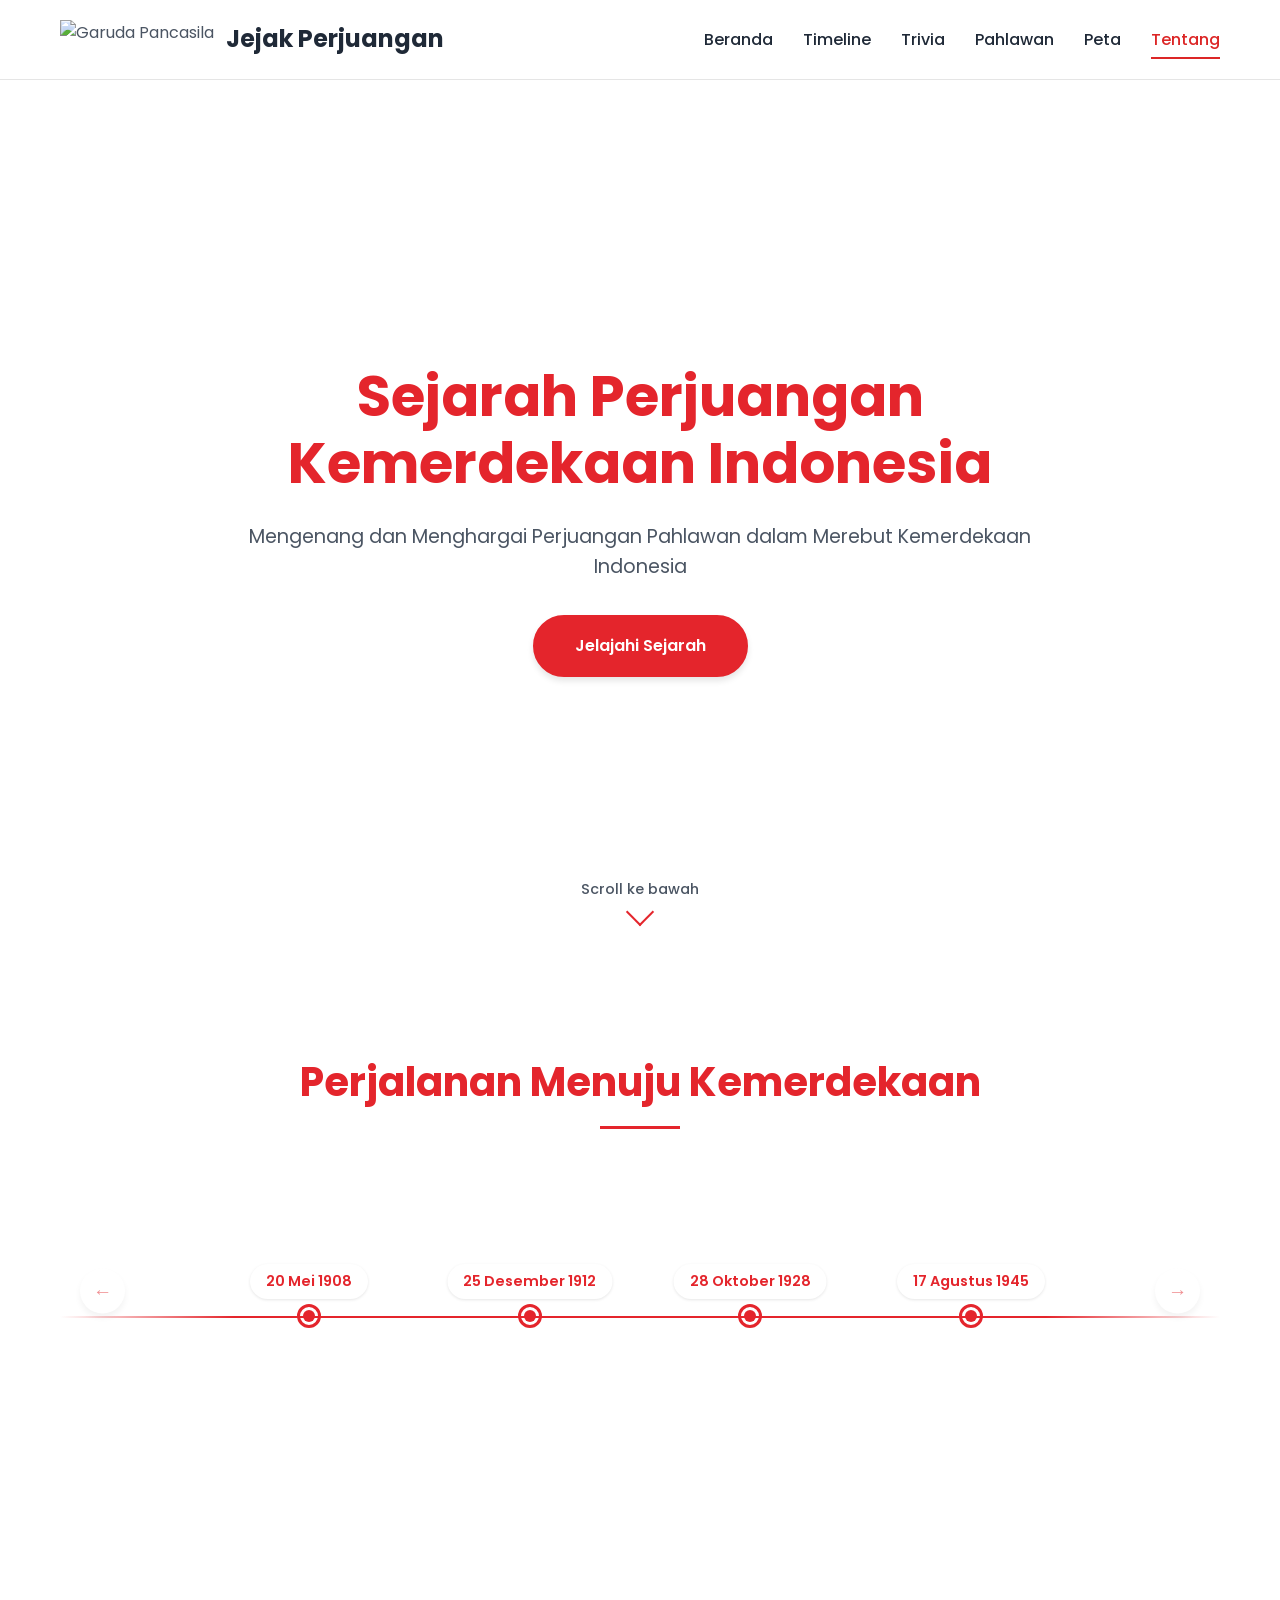
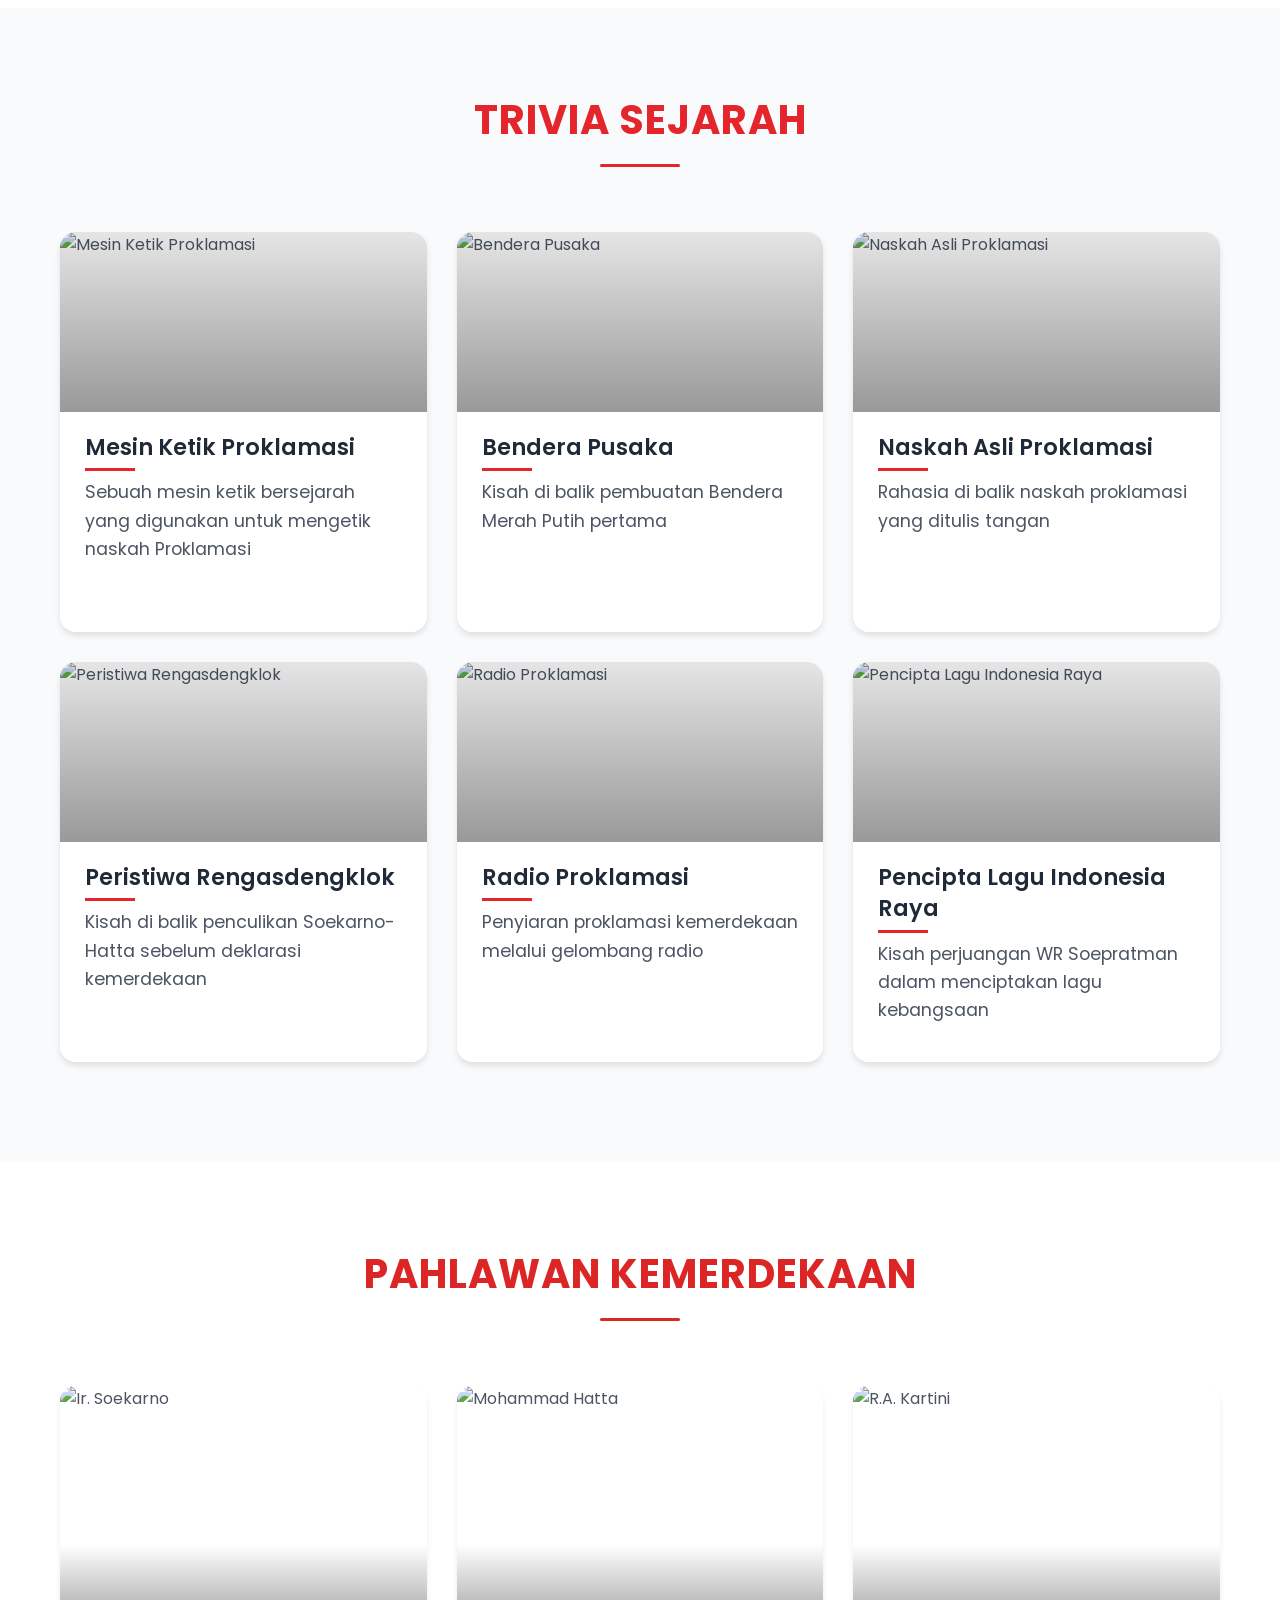
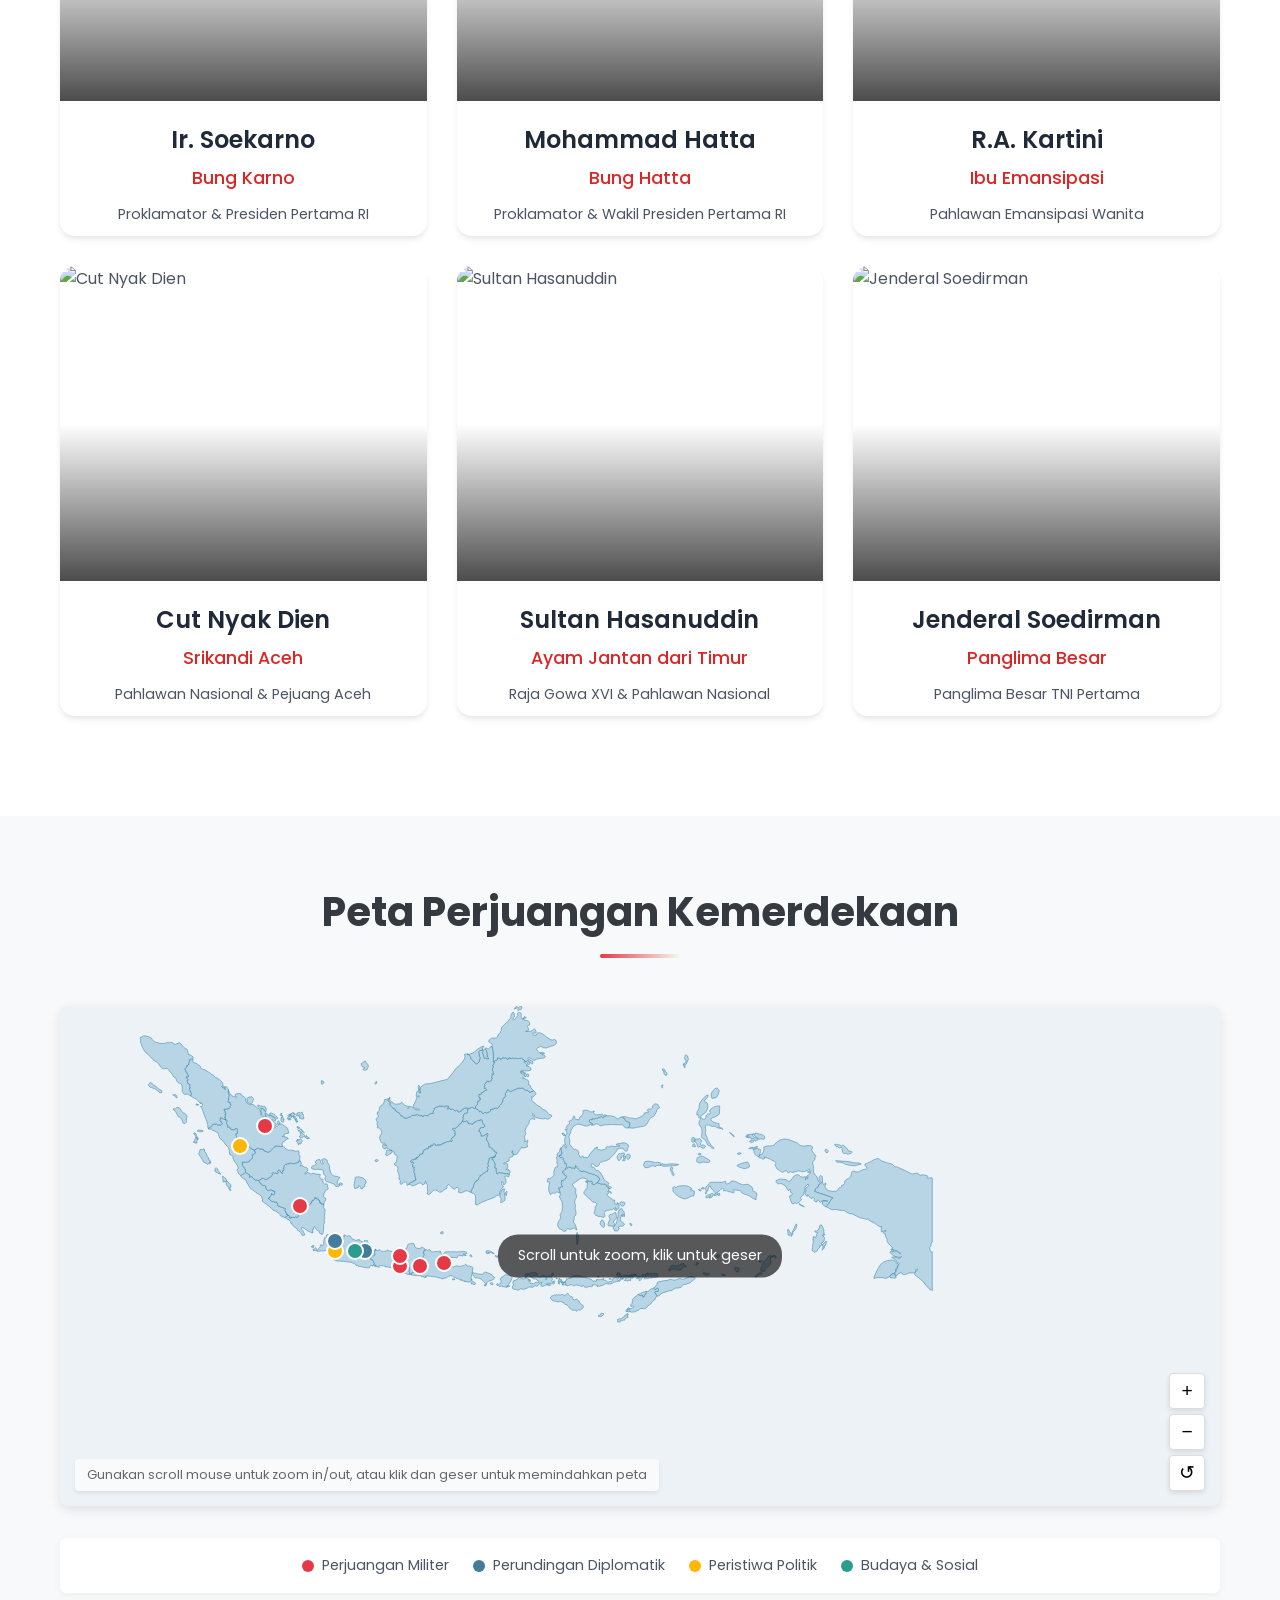
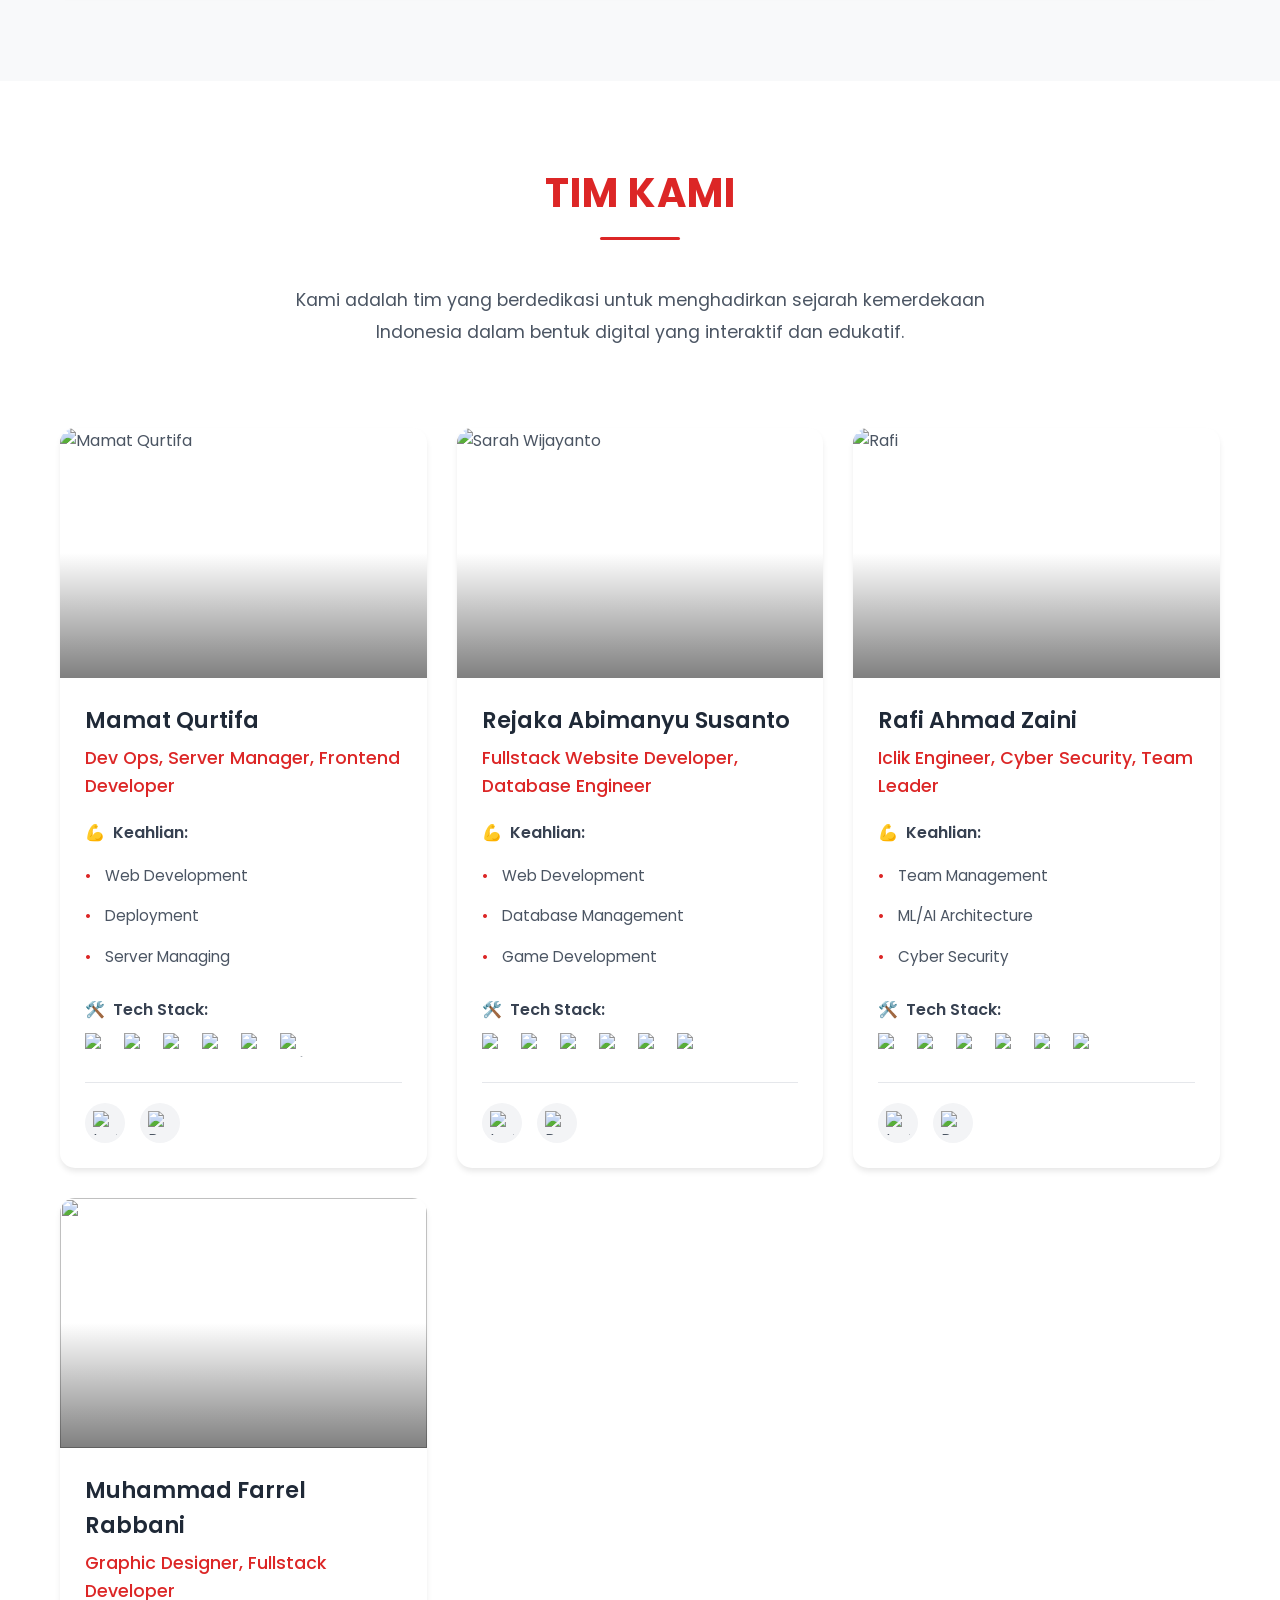
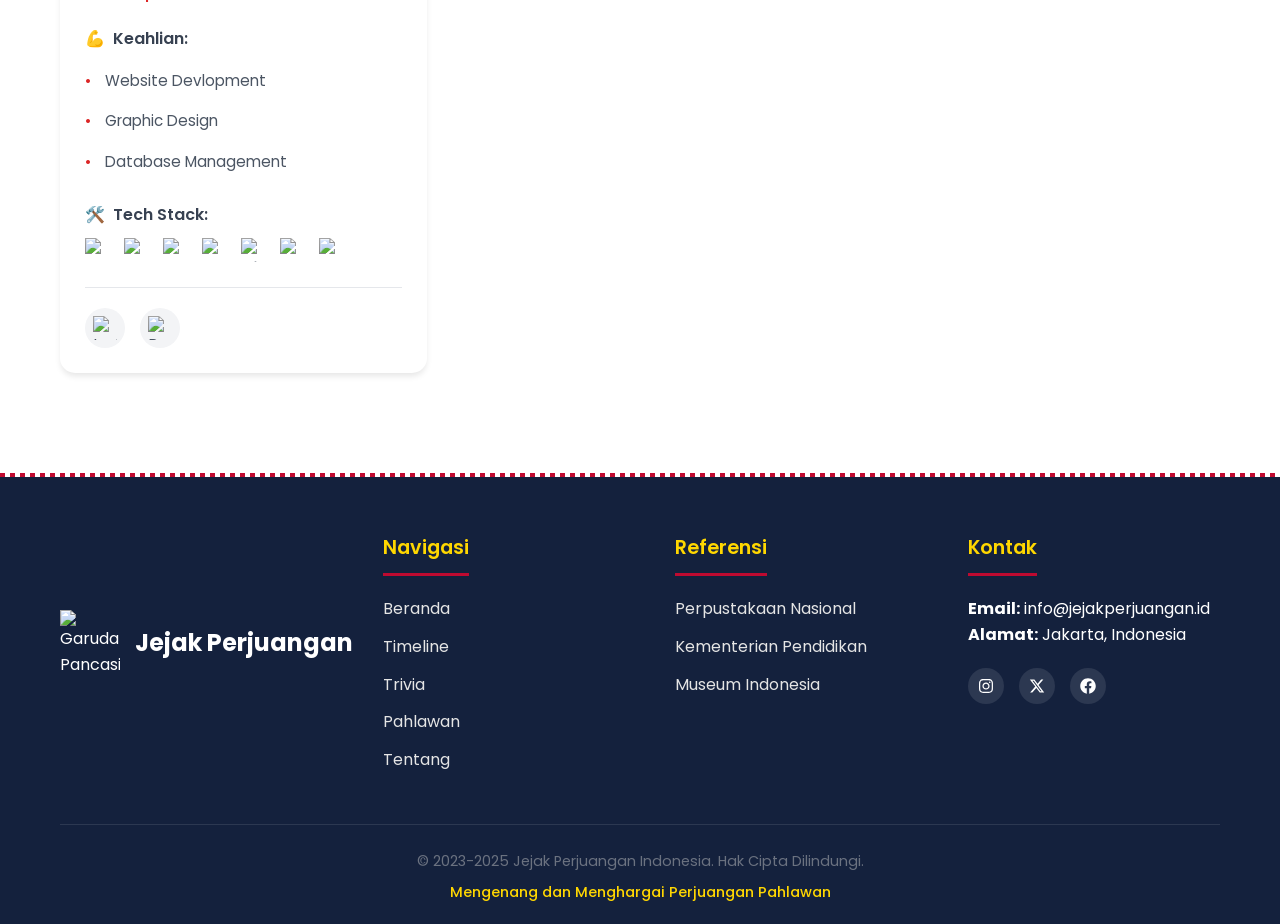
==== commit be030cc5: "map" ====
--- a/index.html
+++ b/index.html
@@ -37,13 +37,9 @@
     <!--Styles Scroll Bar-->
     <link rel="stylesheet" href="styles/scrollBar.css" />
 
-    <!-- Script & styles Team-->
-    <script src="scripts/team.js" defer></script>
-    <link rel="stylesheet" href="styles/map.css" />
-
     <!-- Script & styles Map-->
-    <script src="scripts/map.js" defer></script>
-    <link rel="stylesheet" href="styles/map.css" />
+    <script src="scripts/peta.js" defer></script>
+    <link rel="stylesheet" href="styles/peta.css" />
   </head>
 
   <body>
@@ -387,14 +383,14 @@
               <div class="team-card-inner">
                 <div class="team-member-image">
                   <img
-                    src="https://avatars.githubusercontent.com/u/129276092?v=4"
-                    alt="Raka Pratama"
+                    src="https://i.ibb.co.com/HLwc0JdB/IMG-20230912-WA0021.jpg"
+                    alt="Rafi"
                   />
                 </div>
                 <div class="team-member-info">
                   <h3 class="team-member-name">Rafi Ahmad Zaini</h3>
                   <p class="team-member-role">
-                    AI/ML Engineer, Cyber Security, Team Leader
+                    Iclik Engineer, Cyber Security, Team Leader
                   </p>
 
                   <div class="team-member-skills">
@@ -489,22 +485,21 @@
               <div class="team-card-inner">
                 <div class="team-member-image">
                   <img
-                    src="https://avatars.githubusercontent.com/u/93260896?v=4"
-                    alt="Nina Safitri"
+                    src="https://i.ibb.co.com/0jZkh59h/farrelandscape.jpg"
                   />
                 </div>
                 <div class="team-member-info">
-                  <h3 class="team-member-name">Muhammad Farrel Rabani</h3>
+                  <h3 class="team-member-name">Muhammad Farrel Rabbani</h3>
                   <p class="team-member-role">
-                    Graphic Designer, UI/UX Specialist
+                    Graphic Designer, Fullstack Developer
                   </p>
 
                   <div class="team-member-skills">
                     <h4>Keahlian:</h4>
                     <ul class="skills-list">
-                      <li>UI/UX Design</li>
+                      <li>Website Devlopment</li>
                       <li>Graphic Design</li>
-                      <li>Motion Design</li>
+                      <li>Database Management</li>
                     </ul>
                   </div>
 
@@ -512,11 +507,32 @@
                     <h4>Tech Stack:</h4>
                     <div class="tech-icons">
                       <img
-                        src="https://cdn.jsdelivr.net/gh/devicons/devicon@latest/icons/illustrator/illustrator-plain.svg"
-                        title="Adobe Illustrator"
-                        width="24"
-                        height="24"
-                        alt="Adobe Illustrator icon"
+                        src="https://cdn.jsdelivr.net/gh/devicons/devicon@latest/icons/react/react-original.svg"
+                        title="ReactJs"
+                        width="24"
+                        height="24"
+                        alt="ReactJs icon"
+                      />
+                      <img
+                        src="https://cdn.jsdelivr.net/gh/devicons/devicon@latest/icons/nodejs/nodejs-original-wordmark.svg"
+                        title="Node.js"
+                        width="24"
+                        height="24"
+                        alt="Node.js icon"
+                      />
+                      <img
+                        src="https://cdn.jsdelivr.net/gh/devicons/devicon@latest/icons/mysql/mysql-original-wordmark.svg"
+                        title="MySQL"
+                        width="24"
+                        height="24"
+                        alt="MySQL icon"
+                      />
+                      <img
+                        src="https://cdn.jsdelivr.net/gh/devicons/devicon@latest/icons/canva/canva-original.svg"
+                        title="Canva"
+                        width="24"
+                        height="24"
+                        alt="Canva icon"
                       />
                       <img
                         src="https://cdn.jsdelivr.net/gh/devicons/devicon@latest/icons/figma/figma-original.svg"
@@ -526,13 +542,6 @@
                         alt="Figma icon"
                       />
                       <img
-                        src="https://cdn.jsdelivr.net/gh/devicons/devicon@latest/icons/aftereffects/aftereffects-original.svg"
-                        title="Adobe Aftereffects"
-                        width="24"
-                        height="24"
-                        alt="Adobe Aftereffects icon"
-                      />
-                      <img
                         src="https://cdn.jsdelivr.net/gh/devicons/devicon@latest/icons/framermotion/framermotion-original.svg"
                         title="Framermotion"
                         width="24"
@@ -546,19 +555,12 @@
                         height="24"
                         alt="Tailwind icon"
                       />
-                      <img
-                        src="https://cdn.jsdelivr.net/gh/devicons/devicon@latest/icons/react/react-original.svg"
-                        title="ReactJs"
-                        width="24"
-                        height="24"
-                        alt="ReactJs icon"
-                      />
                     </div>
                   </div>
 
                   <div class="team-member-social">
                     <a
-                      href="https://instagram.com/ninas"
+                      href="https://instagram.com/frrlrbn"
                       target="_blank"
                       class="social-link"
                     >
@@ -570,7 +572,7 @@
                       />
                     </a>
                     <a
-                      href="https://nina.writer"
+                      href="https://links.frl.blue"
                       target="_blank"
                       class="social-link"
                     >
--- a/styles/peta.css
+++ b/styles/peta.css
@@ -0,0 +1,473 @@
+.map-section {
+  padding: 4rem 0;
+  background-color: #f8f9fa;
+}
+
+.map-wrapper {
+  max-width: 1200px;
+  margin: 0 auto;
+  padding: 0 20px;
+}
+
+.map-section-title {
+  text-align: center;
+  font-size: 2.5rem;
+  margin-bottom: 3rem;
+  color: #343a40;
+  position: relative;
+}
+
+.map-section-title:after {
+  content: '';
+  display: block;
+  width: 80px;
+  height: 4px;
+  background: linear-gradient(to right, #e63946, #f1faee);
+  margin: 10px auto 0;
+  border-radius: 2px;
+}
+
+.map-container {
+  position: relative;
+  height: 500px;
+  background-color: #edf2f7;
+  border-radius: 8px;
+  overflow: hidden;
+  box-shadow: 0 4px 12px rgba(0, 0, 0, 0.1);
+  margin-bottom: 2rem;
+}
+
+.map-svg-container {
+  width: 100%;
+  height: 100%;
+  display: flex;
+  align-items: center;
+  justify-content: center;
+}
+
+.map-svg-container svg {
+  cursor: grab;
+  max-width: 100%;
+  height: auto;
+  fill: #b7d5e5;
+  stroke: #2c7da0;
+  stroke-width: 0.5;
+}
+
+.map-svg-container svg path {
+  transition: fill 0.3s ease;
+}
+
+.map-svg-container svg path:hover {
+  fill: #a8dadc;
+}
+
+/* Marker styling */
+.map-marker {
+  cursor: pointer;
+  stroke: #fff;
+  stroke-width: 2;
+  transition: r 0.2s ease, opacity 0.2s ease;
+}
+
+.map-marker:hover {
+  r: 10;
+}
+
+.map-marker.military {
+  fill: #e63946;
+}
+
+.map-marker.diplomatic {
+  fill: #457b9d;
+}
+
+.map-marker.political {
+  fill: #ffb703;
+}
+
+.map-marker.cultural {
+  fill: #2a9d8f;
+}
+
+/* Map legend */
+.map-legend {
+  display: flex;
+  flex-wrap: wrap;
+  justify-content: center;
+  gap: 1.5rem;
+  margin: 1.5rem 0;
+  padding: 1rem;
+  background-color: #ffffff;
+  border-radius: 6px;
+  box-shadow: 0 2px 8px rgba(0, 0, 0, 0.05);
+}
+
+.map-legend-item {
+  display: flex;
+  align-items: center;
+  gap: 8px;
+  font-size: 0.9rem;
+}
+
+.map-legend-dot {
+  display: inline-block;
+  width: 12px;
+  height: 12px;
+  border-radius: 50%;
+}
+
+.map-legend-dot.military {
+  background-color: #e63946;
+}
+
+.map-legend-dot.diplomatic {
+  background-color: #457b9d;
+}
+
+.map-legend-dot.political {
+  background-color: #ffb703;
+}
+
+.map-legend-dot.cultural {
+  background-color: #2a9d8f;
+}
+
+/* Tooltip styling */
+.map-tooltip {
+  position: absolute;
+  background-color: #fff;
+  border: 1px solid #ddd;
+  border-radius: 6px;
+  padding: 12px 16px;
+  max-width: 320px;
+  box-shadow: 0 3px 14px rgba(0, 0, 0, 0.15);
+  z-index: 1000;
+  pointer-events: none;
+  transition: opacity 0.2s;
+}
+
+.map-tooltip h3 {
+  margin: 0 0 8px;
+  font-size: 1.1rem;
+  color: #1d3557;
+}
+
+.map-tooltip p {
+  margin: 6px 0;
+  font-size: 0.9rem;
+  color: #495057;
+}
+
+.tooltip-location {
+  color: #1d3557;
+  font-weight: 600;
+}
+
+.tooltip-date {
+  color: #666;
+  font-style: italic;
+  font-size: 0.85rem;
+}
+
+/* Enhanced tooltip styling for better mobile experience */
+.map-tooltip {
+  position: absolute;
+  background-color: #fff;
+  border: 1px solid #ddd;
+  border-radius: 6px;
+  padding: 12px 16px;
+  max-width: 320px;
+  box-shadow: 0 3px 14px rgba(0, 0, 0, 0.15);
+  z-index: 1000;
+  pointer-events: none;
+  transition: opacity 0.2s;
+}
+
+/* Make tooltips interactive on mobile */
+.map-tooltip.mobile {
+  pointer-events: auto; /* Allow interaction on mobile */
+  box-shadow: 0 5px 20px rgba(0, 0, 0, 0.2);
+}
+
+/* Add a close hint for mobile tooltips */
+.tooltip-close {
+  margin-top: 10px;
+  padding-top: 8px;
+  border-top: 1px dashed #ddd;
+  color: #666;
+  font-style: italic;
+  font-size: 0.8rem;
+  text-align: center;
+}
+
+/* Add a small arrow at the bottom for mobile tooltips */
+.map-tooltip.mobile:after {
+  content: '';
+  position: absolute;
+  bottom: -10px;
+  left: 50%;
+  margin-left: -10px;
+  width: 0;
+  height: 0;
+  border-left: 10px solid transparent;
+  border-right: 10px solid transparent;
+  border-top: 10px solid white;
+}
+
+/* Zoom controls */
+.map-zoom-controls {
+  position: absolute;
+  bottom: 15px;
+  right: 15px;
+  display: flex;
+  flex-direction: column;
+  gap: 5px;
+  z-index: 100;
+}
+
+.zoom-btn {
+  width: 36px;
+  height: 36px;
+  border-radius: 4px;
+  background-color: white;
+  border: 1px solid #ddd;
+  font-size: 1.2rem;
+  line-height: 1;
+  cursor: pointer;
+  display: flex;
+  align-items: center;
+  justify-content: center;
+  box-shadow: 0 2px 5px rgba(0, 0, 0, 0.1);
+  transition: all 0.2s ease;
+}
+
+.zoom-btn:hover {
+  background-color: #f7f7f7;
+  box-shadow: 0 3px 8px rgba(0, 0, 0, 0.15);
+}
+
+.zoom-btn:active {
+  transform: translateY(1px);
+}
+
+/* Responsive adjustments */
+@media (max-width: 768px) {
+  .map-container {
+    height: 400px;
+  }
+  
+  .map-legend {
+    flex-direction: column;
+    align-items: flex-start;
+    gap: 0.8rem;
+  }
+  
+  .map-section-title {
+    font-size: 2rem;
+  }
+}
+
+@media (max-width: 480px) {
+  .map-container {
+    height: 300px;
+  }
+  
+  .map-tooltip {
+    max-width: 240px;
+  }
+  
+  .map-zoom-controls {
+    bottom: 10px;
+    right: 10px;
+  }
+}
+
+/* Touch controls feedback */
+.touch-feedback {
+  position: absolute;
+  width: 50px;
+  height: 50px;
+  border-radius: 50%;
+  background-color: rgba(255, 255, 255, 0.5);
+  border: 2px solid rgba(70, 130, 180, 0.8);
+  transform: scale(0);
+  opacity: 0.8;
+  pointer-events: none;
+  z-index: 1000;
+  transition: transform 0.3s ease-out, opacity 0.3s ease-out;
+}
+
+.touch-feedback.active {
+  transform: scale(1);
+  opacity: 0;
+}
+
+/* Help text for map controls */
+.map-help-text {
+  position: absolute;
+  bottom: 15px;
+  left: 15px;
+  background-color: rgba(255, 255, 255, 0.8);
+  padding: 6px 12px;
+  border-radius: 4px;
+  font-size: 0.8rem;
+  color: #444;
+  box-shadow: 0 2px 4px rgba(0, 0, 0, 0.1);
+  pointer-events: none;
+  z-index: 90;
+  max-width: 70%;
+  opacity: 0.8;
+  transition: opacity 0.3s ease;
+}
+
+.map-help-text:hover {
+  opacity: 1;
+}
+
+/* Show appropriate help text based on device */
+.map-help-text .mobile-help {
+  display: none;
+}
+
+@media (max-width: 768px) {
+  .map-help-text .desktop-help {
+    display: none;
+  }
+  
+  .map-help-text .mobile-help {
+    display: inline;
+  }
+}
+
+/* Instruction tooltip that fades away */
+.map-instruction {
+  position: absolute;
+  top: 50%;
+  left: 50%;
+  transform: translate(-50%, -50%);
+  background-color: rgba(0, 0, 0, 0.7);
+  color: white;
+  padding: 10px 20px;
+  border-radius: 20px;
+  font-size: 0.9rem;
+  text-align: center;
+  z-index: 100;
+  pointer-events: none;
+  opacity: 0.9;
+  transition: opacity 0.5s ease;
+}
+
+.map-instruction.fade-out {
+  opacity: 0;
+}
+
+/* Make map more touch-friendly on mobile */
+@media (max-width: 768px) {
+  .map-marker {
+    r: 10; /* Bigger touch targets on mobile */
+  }
+  
+  .zoom-btn {
+    width: 44px;
+    height: 44px;
+    font-size: 1.5rem;
+  }
+  
+  .map-tooltip {
+    max-width: 80%;
+  }
+  
+  /* Disable any hover effects that might interfere with touch */
+  .map-marker:hover {
+    r: 10; /* Same as default size on mobile */
+  }
+}
+
+/* Make marker targets larger on mobile for easier tapping */
+@media (max-width: 768px) {
+  .map-marker {
+    r: 12; /* Bigger touch targets on mobile */
+    stroke-width: 3; /* More visible outline */
+  }
+  
+  /* Tap effect for markers */
+  .map-marker:active {
+    opacity: 0.7;
+  }
+  
+  /* Tooltip styles for mobile */
+  .map-tooltip {
+    max-width: 80%;
+    width: 300px;
+    text-align: center;
+    padding: 15px;
+  }
+  
+  /* Ensure tooltip doesn't cover too much of the map */
+  .map-tooltip.mobile {
+    max-height: 50vh;
+    overflow-y: auto;
+    box-shadow: 0 8px 25px rgba(0, 0, 0, 0.3);
+    border: 2px solid rgba(0, 0, 0, 0.1);
+  }
+  
+  /* Style header more prominently */
+  .map-tooltip h3 {
+    font-size: 1.3rem;
+    margin-bottom: 12px;
+  }
+  
+  /* Make space between sections clearer */
+  .map-tooltip p {
+    margin: 8px 0;
+  }
+  
+  /* Help user understand the tooltip can be closed */
+  .tooltip-close {
+    font-weight: 500;
+    color: #1d3557;
+    margin-top: 15px;
+    padding: 8px;
+    background-color: #f5f5f5;
+    border-radius: 4px;
+  }
+}
+
+/* Custom cursor styles */
+.map-svg-container svg {
+  cursor: grab;
+}
+
+.map-svg-container.dragging svg {
+  cursor: grabbing;
+}
+
+/* Prevent text selection during drag operations */
+.map-container.dragging {
+  user-select: none;
+  -webkit-user-select: none;
+  -moz-user-select: none;
+  -ms-user-select: none;
+}
+
+/* Visual indicator for touch interaction areas */
+.map-svg-container::after {
+  content: '';
+  position: absolute;
+  top: 10px;
+  right: 10px;
+  width: 44px;
+  height: 44px;
+  background-image: url("data:image/svg+xml,%3Csvg xmlns='http://www.w3.org/2000/svg' viewBox='0 0 24 24' fill='%23666'%3E%3Cpath d='M8 8a2 2 0 1 1 4 0 2 2 0 0 1-4 0zm0 8a2 2 0 1 1 4 0 2 2 0 0 1-4 0zm8-4a2 2 0 1 1 0-4 2 2 0 0 1 0 4zm-8 0a2 2 0 1 1 4 0 2 2 0 0 1-4 0z'/%3E%3C/svg%3E");
+  background-size: contain;
+  opacity: 0.6;
+  pointer-events: none;
+  display: none;
+}
+
+@media (max-width: 768px) {
+  .map-svg-container::after {
+    display: block;
+  }
+}
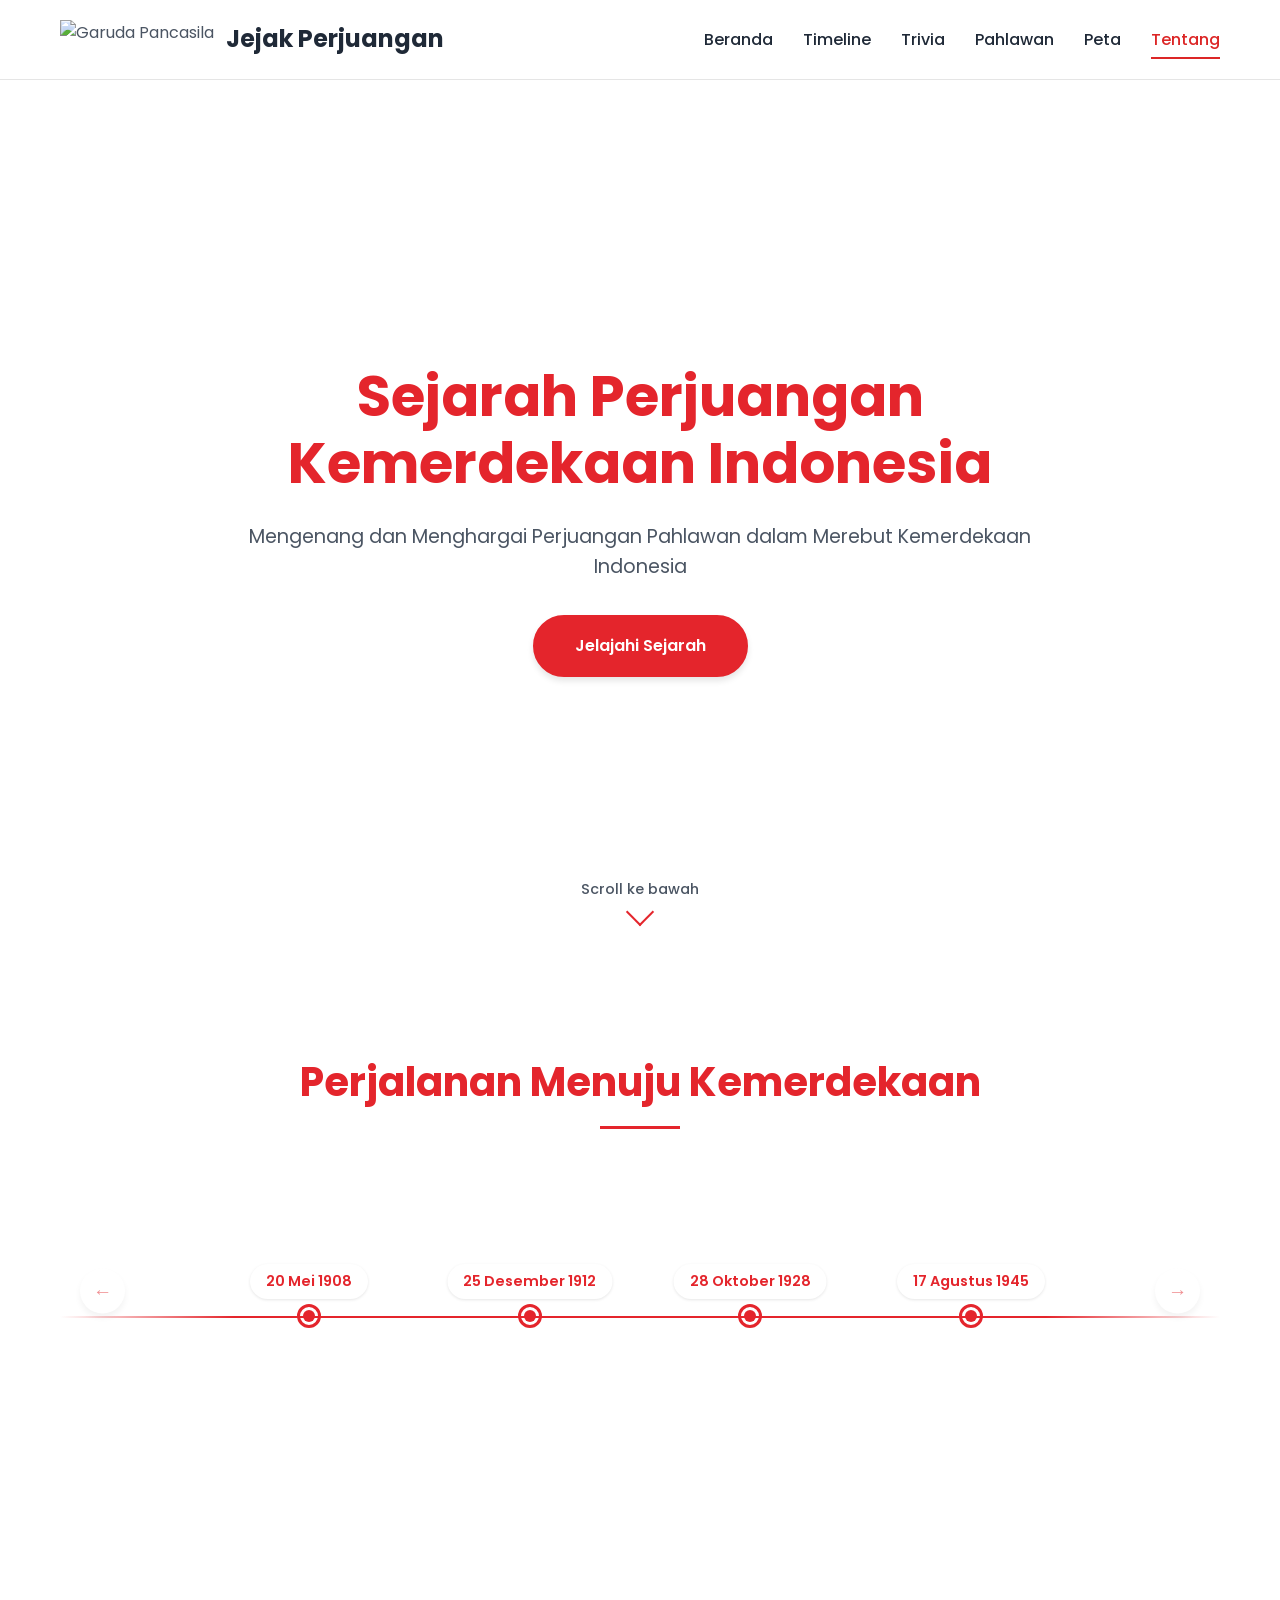
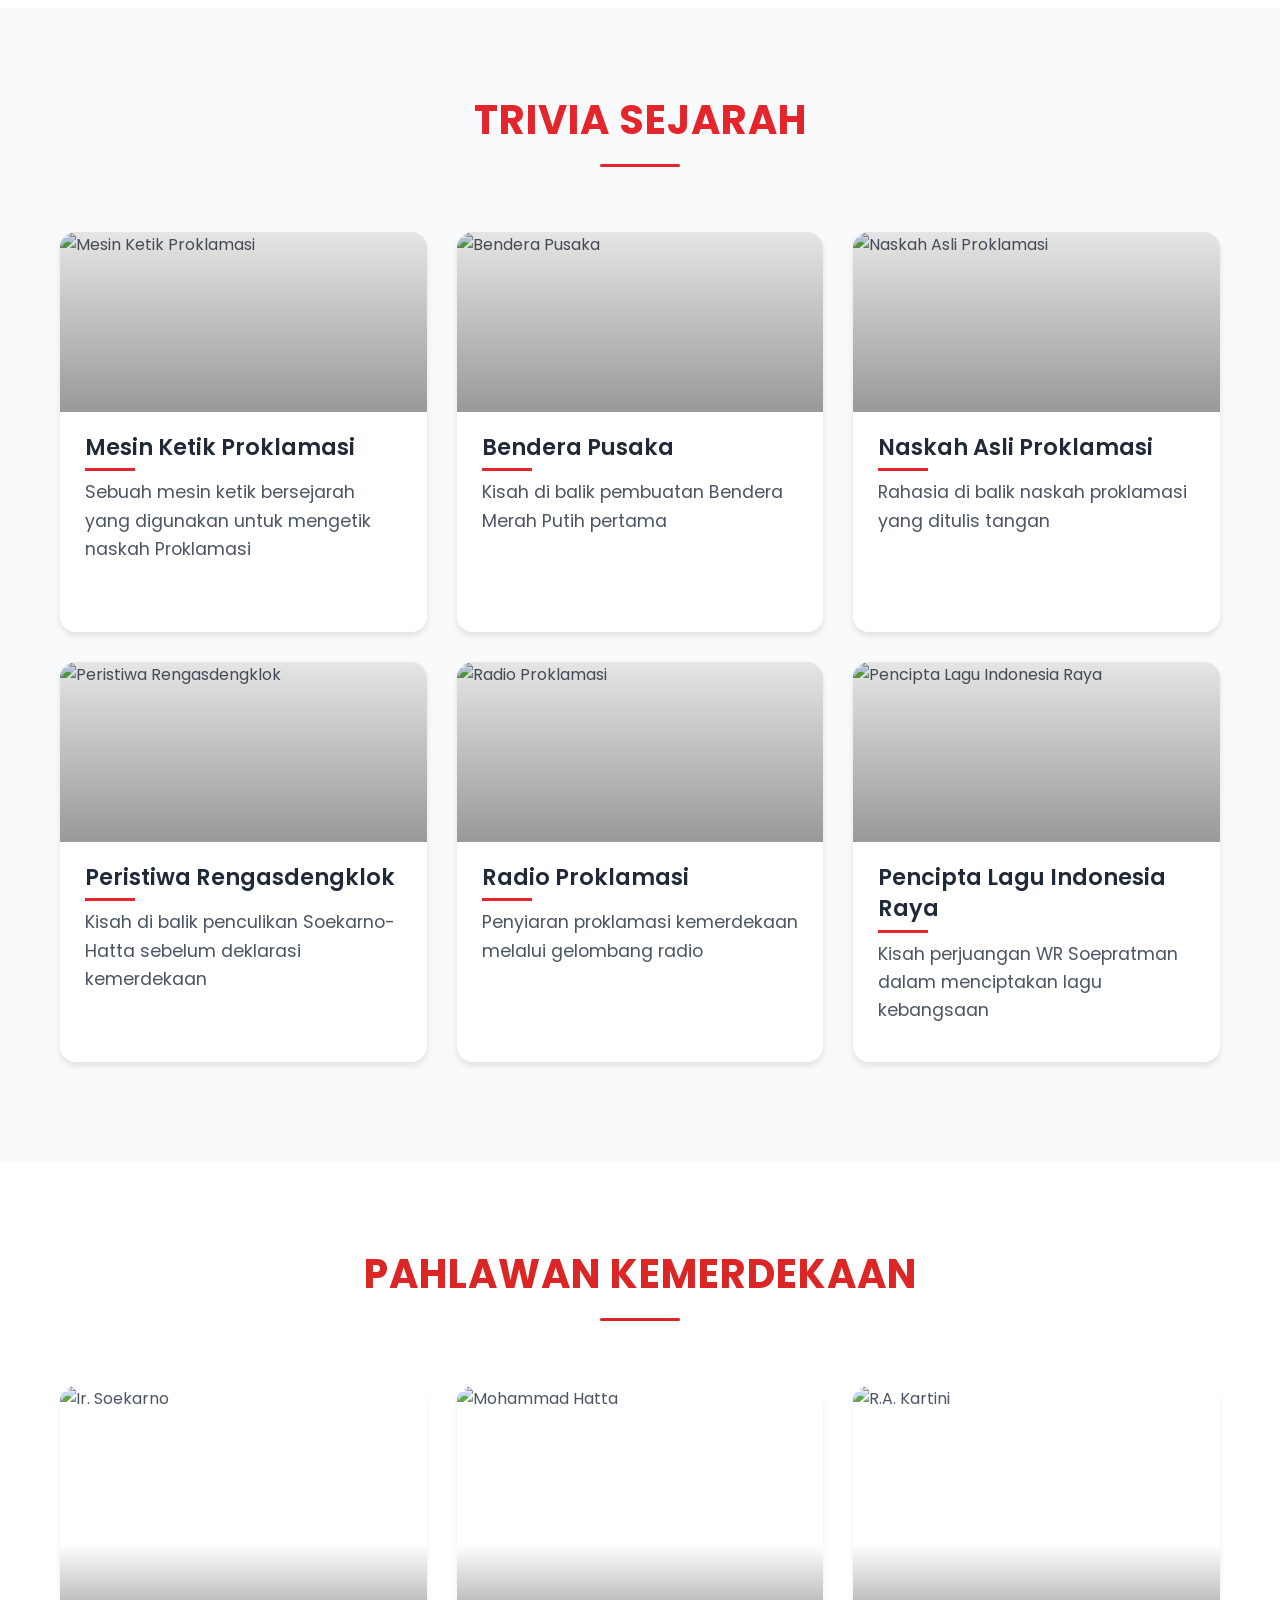
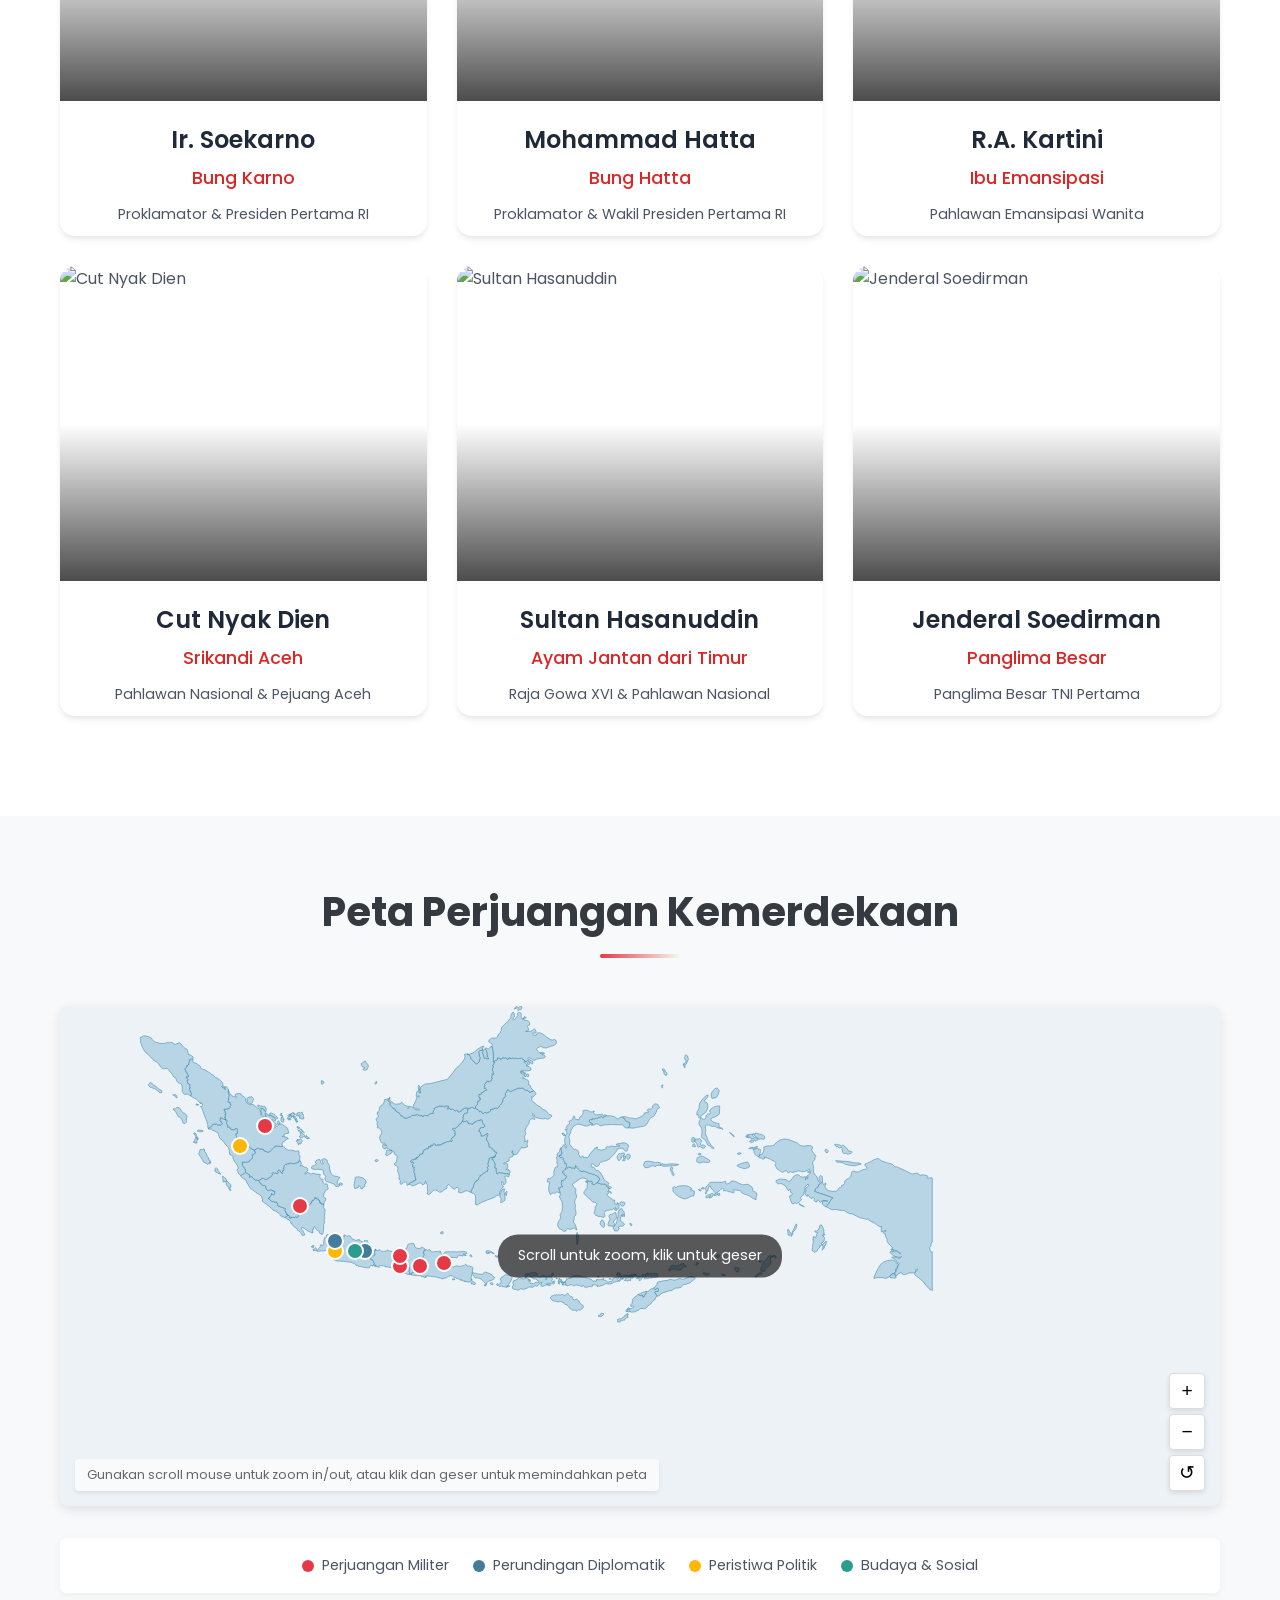
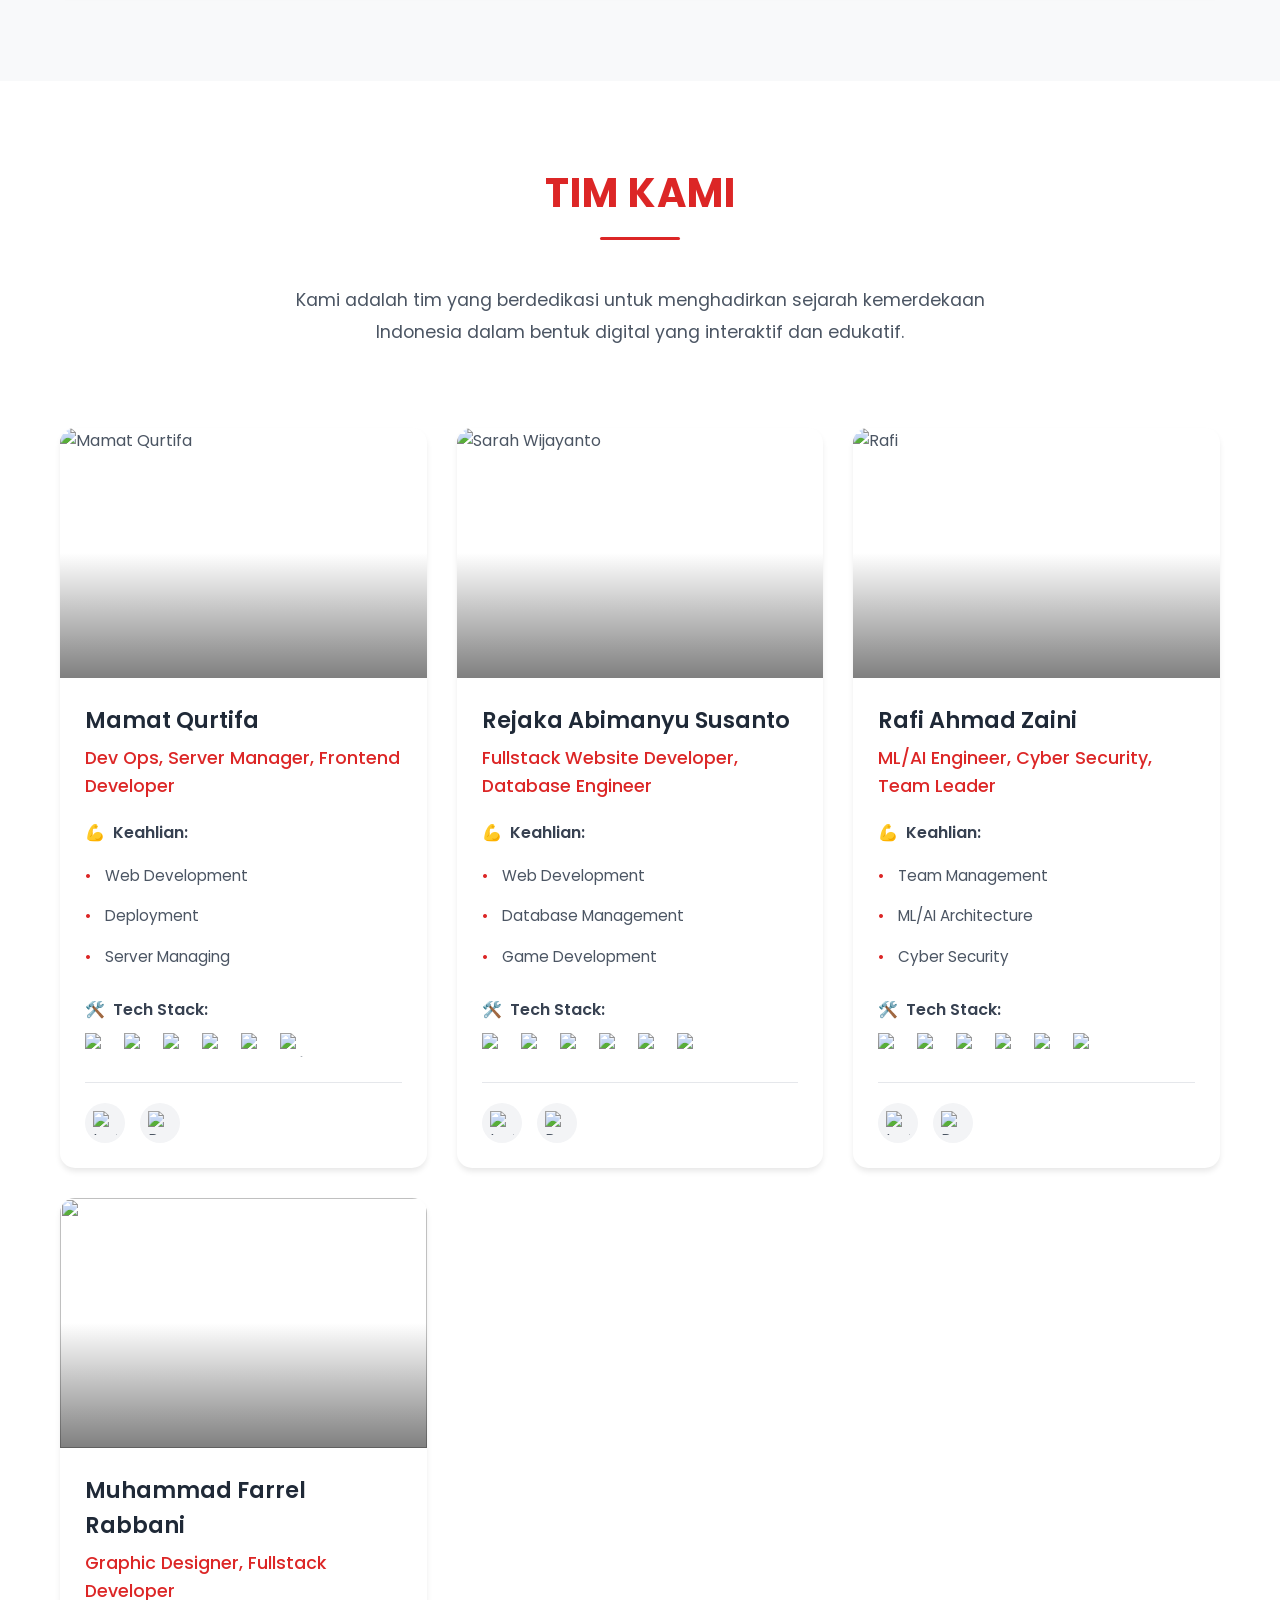
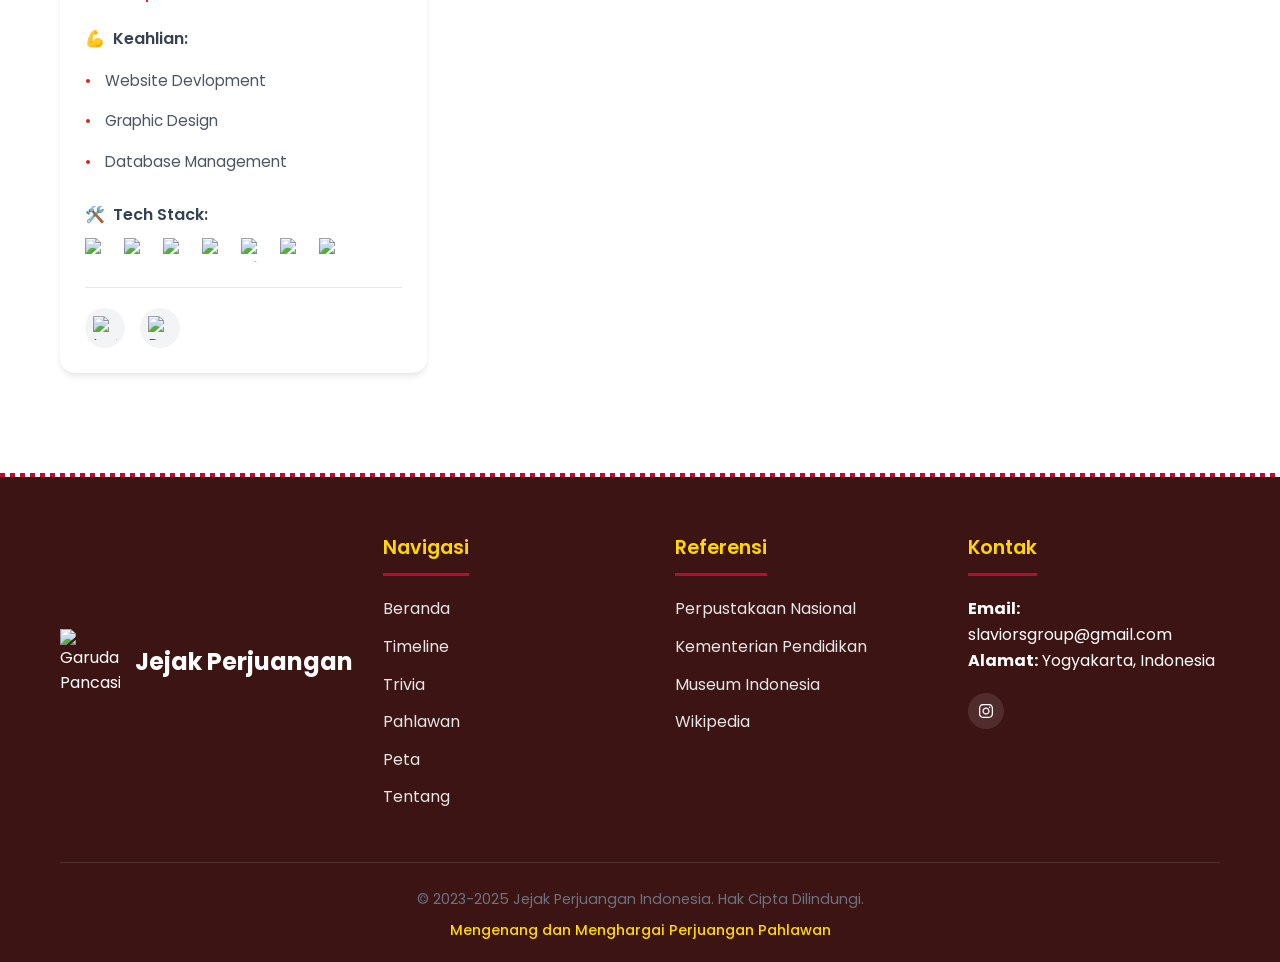
==== commit 9897df91: "Co-authored-by: frrlverse <Prozycal@users.noreply.github.com> Co-authored-by: Muhammad Qurtifa Wijay" ====
--- a/index.html
+++ b/index.html
@@ -7,6 +7,11 @@
     <link rel="stylesheet" href="styles/globals.css" />
     <link rel="preconnect" href="https://fonts.googleapis.com" />
     <link rel="preconnect" href="https://fonts.gstatic.com" crossorigin />
+    <link
+      rel="shortcut icon"
+      href="https://upload.wikimedia.org/wikipedia/commons/f/fe/Garuda_Pancasila%2C_Coat_of_Arms_of_Indonesia.svg"
+      type="image/x-icon"
+    />
     <link
       href="https://fonts.googleapis.com/css2?family=Poppins:wght@400;500;600;700&display=swap"
       rel="stylesheet"
@@ -26,17 +31,13 @@
     <!-- Script & styles Heroes -->
     <script src="scripts/heroes.js" defer></script>
     <link rel="stylesheet" href="styles/heroes.css" />
-
     <!-- Script & styles About -->
     <script src="scripts/about.js" defer></script>
     <link rel="stylesheet" href="styles/about.css" />
-
     <!-- Script & styles Footer -->
     <link rel="stylesheet" href="styles/footer.css" />
-
     <!--Styles Scroll Bar-->
     <link rel="stylesheet" href="styles/scrollBar.css" />
-
     <!-- Script & styles Map-->
     <script src="scripts/peta.js" defer></script>
     <link rel="stylesheet" href="styles/peta.css" />
@@ -248,7 +249,7 @@
 
                   <div class="team-member-social">
                     <a
-                      href="https://instagram.com/mamatqurtifa"
+                      href="https://instagram.com/mamat_qurtifa"
                       target="_blank"
                       class="social-link"
                     >
@@ -260,7 +261,7 @@
                       />
                     </a>
                     <a
-                      href="https://mamatqurtifa.com"
+                      href="https://qurtifa.me"
                       target="_blank"
                       class="social-link"
                     >
@@ -350,7 +351,7 @@
 
                   <div class="team-member-social">
                     <a
-                      href="https://instagram.com/sarahw"
+                      href="https://instagram.com/rapli_az"
                       target="_blank"
                       class="social-link"
                     >
@@ -362,7 +363,7 @@
                       />
                     </a>
                     <a
-                      href="https://sarahw.design"
+                      href="https://slaviors.xyz"
                       target="_blank"
                       class="social-link"
                     >
@@ -390,7 +391,7 @@
                 <div class="team-member-info">
                   <h3 class="team-member-name">Rafi Ahmad Zaini</h3>
                   <p class="team-member-role">
-                    Iclik Engineer, Cyber Security, Team Leader
+                    ML/AI Engineer, Cyber Security, Team Leader
                   </p>
 
                   <div class="team-member-skills">
@@ -452,7 +453,7 @@
 
                   <div class="team-member-social">
                     <a
-                      href="https://instagram.com/rakap"
+                      href="https://instagram.com/rejakasusanto"
                       target="_blank"
                       class="social-link"
                     >
@@ -464,7 +465,7 @@
                       />
                     </a>
                     <a
-                      href="https://raka.dev"
+                      href="https://rejaka.me"
                       target="_blank"
                       class="social-link"
                     >
@@ -484,9 +485,7 @@
             <div class="team-card">
               <div class="team-card-inner">
                 <div class="team-member-image">
-                  <img
-                    src="https://i.ibb.co.com/0jZkh59h/farrelandscape.jpg"
-                  />
+                  <img src="https://i.ibb.co.com/0jZkh59h/farrelandscape.jpg" />
                 </div>
                 <div class="team-member-info">
                   <h3 class="team-member-name">Muhammad Farrel Rabbani</h3>
@@ -613,6 +612,7 @@
                 <li><a href="#timeline">Timeline</a></li>
                 <li><a href="#trivia">Trivia</a></li>
                 <li><a href="#pahlawan">Pahlawan</a></li>
+                <li><a href="#peta">Peta</a></li>
                 <li><a href="#tentang">Tentang</a></li>
               </ul>
             </div>
@@ -620,30 +620,37 @@
               <h3 class="footer-heading">Referensi</h3>
               <ul class="footer-links">
                 <li>
-                  <a href="https://www.perpusnas.go.id" target="_blank"
+                  <a href="https://www.perpusnas.go.id/" target="_blank"
                     >Perpustakaan Nasional</a
                   >
                 </li>
                 <li>
-                  <a href="https://www.kemdikbud.go.id" target="_blank"
+                  <a href="https://www.dikdasmen.go.id/" target="_blank"
                     >Kementerian Pendidikan</a
                   >
                 </li>
                 <li>
-                  <a href="https://museum-indonesia.id" target="_blank"
+                  <a href="https://www.museumnasional.or.id/" target="_blank"
                     >Museum Indonesia</a
                   >
+                </li>
+                <li>
+                  <a href="https://id.wikipedia.org">Wikipedia</a>
                 </li>
               </ul>
             </div>
             <div class="footer-section">
               <h3 class="footer-heading">Kontak</h3>
               <address class="footer-contact">
-                <p><strong>Email:</strong> info@jejakperjuangan.id</p>
-                <p><strong>Alamat:</strong> Jakarta, Indonesia</p>
+                <p><strong>Email:</strong> slaviorsgroup@gmail.com</p>
+                <p><strong>Alamat:</strong> Yogyakarta, Indonesia</p>
               </address>
               <div class="footer-social">
-                <a href="#" aria-label="Instagram" class="social-icon">
+                <a
+                  href="https://instagram.com/slaviors_"
+                  aria-label="Instagram"
+                  class="social-icon"
+                >
                   <svg
                     xmlns="http://www.w3.org/2000/svg"
                     viewBox="0 0 448 512"
@@ -656,32 +663,6 @@
                     />
                   </svg>
                 </a>
-                <a href="#" aria-label="Twitter" class="social-icon">
-                  <svg
-                    xmlns="http://www.w3.org/2000/svg"
-                    viewBox="0 0 512 512"
-                    width="16"
-                    height="16"
-                  >
-                    <path
-                      fill="currentColor"
-                      d="M389.2 48h70.6L305.6 224.2 487 464H345L233.7 318.6 106.5 464H35.8L200.7 275.5 26.8 48H172.4L272.9 180.9 389.2 48zM364.4 421.8h39.1L151.1 88h-42L364.4 421.8z"
-                    />
-                  </svg>
-                </a>
-                <a href="#" aria-label="Facebook" class="social-icon">
-                  <svg
-                    xmlns="http://www.w3.org/2000/svg"
-                    viewBox="0 0 512 512"
-                    width="16"
-                    height="16"
-                  >
-                    <path
-                      fill="currentColor"
-                      d="M504 256C504 119 393 8 256 8S8 119 8 256c0 123.78 90.69 226.38 209.25 245V327.69h-63V256h63v-54.64c0-62.15 37-96.48 93.67-96.48 27.14 0 55.52 4.84 55.52 4.84v61h-31.28c-30.8 0-40.41 19.12-40.41 38.73V256h68.78l-11 71.69h-57.78V501C413.31 482.38 504 379.78 504 256z"
-                    />
-                  </svg>
-                </a>
               </div>
             </div>
           </div>
--- a/styles/timeline.css
+++ b/styles/timeline.css
@@ -1,880 +1,883 @@
 /* Timeline Section Base */
 .timeline-section {
-    padding: 80px 0;
-    background-color: var(--color-white);
-    position: relative;
-    overflow: hidden;
-    padding-bottom: 200px;
+  padding: 80px 0;
+  background-color: var(--color-white);
+  position: relative;
+  overflow: hidden;
+  padding-bottom: 200px;
 }
 
 .container {
-    max-width: 1200px;
-    margin: 0 auto;
-    padding: 0 20px;
+  max-width: 1200px;
+  margin: 0 auto;
+  padding: 0 20px;
 }
 
 /* Timeline Header */
 .section-title {
-    text-align: center;
-    color: var(--color-red);
-    font-size: 2.5rem;
-    margin-bottom: 60px;
-    position: relative;
+  text-align: center;
+  color: var(--color-red);
+  font-size: 2.5rem;
+  margin-bottom: 60px;
+  position: relative;
 }
 
 .section-title::after {
-    content: '';
-    position: absolute;
-    bottom: -15px;
-    left: 50%;
-    transform: translateX(-50%);
-    width: 80px;
-    height: 3px;
-    background-color: var(--color-red);
+  content: "";
+  position: absolute;
+  bottom: -15px;
+  left: 50%;
+  transform: translateX(-50%);
+  width: 80px;
+  height: 3px;
+  background-color: var(--color-red);
 }
 
 /* Timeline Container and Line */
 .timeline-container {
-    position: relative;
-    padding: 40px 80px;
-    margin: 0 auto;
-    max-width: 1400px;
+  position: relative;
+  padding: 40px 80px;
+  margin: 0 auto;
+  max-width: 1400px;
 }
 
 .timeline-line {
-    position: absolute;
-    top: 61%;
-    left: 0;
-    width: 100%;
-    height: 2px;
-    background: linear-gradient(
-        90deg,
-        transparent 0%,
-        var(--color-red) 15%,
-        var(--color-red) 85%,
-        transparent 100%
-    );
-    transform: translateY(-50%);
-    z-index: 1;
+  position: absolute;
+  top: 61%;
+  left: 0;
+  width: 100%;
+  height: 2px;
+  background: linear-gradient(
+    90deg,
+    transparent 0%,
+    var(--color-red) 15%,
+    var(--color-red) 85%,
+    transparent 100%
+  );
+  transform: translateY(-50%);
+  z-index: 1;
 }
 
 /* Timeline Wrapper */
 .timeline-wrapper {
-    display: flex;
-    align-items: center;
-    justify-content: space-evenly;
-    gap: 100px;
-    overflow-x: auto;
-    scroll-snap-type: x mandatory;
-    scrollbar-width: none;
-    -ms-overflow-style: none;
-    padding: 40px 60px;
+  display: flex;
+  align-items: center;
+  justify-content: space-evenly;
+  gap: 100px;
+  overflow-x: auto;
+  scroll-snap-type: x mandatory;
+  scrollbar-width: none;
+  -ms-overflow-style: none;
+  padding: 40px 60px;
 }
 
 .timeline-wrapper::-webkit-scrollbar {
-    display: none;
+  display: none;
 }
 
 /* Timeline Point */
 .timeline-point {
-    position: relative;
-    flex: 0 0 auto;
-    scroll-snap-align: center;
-    display: flex;
-    flex-direction: column;
-    align-items: center;
-    text-align: center;
-    margin-top: 50px;
+  position: relative;
+  flex: 0 0 auto;
+  scroll-snap-align: center;
+  display: flex;
+  flex-direction: column;
+  align-items: center;
+  text-align: center;
+  margin-top: 50px;
 }
 
 /* Timeline Date */
 .timeline-date {
-    position: absolute;
-    top: -40px;
-    left: 50%;
-    transform: translateX(-50%);
-    background-color: var(--color-white);
-    color: var(--color-red);
-    padding: 6px 16px;
-    border-radius: 20px;
-    font-size: 0.9rem;
-    font-weight: 600;
-    box-shadow: var(--shadow-sm);
-    white-space: nowrap;
-    z-index: 2;
-    transition: all 0.3s ease;
+  position: absolute;
+  top: -40px;
+  left: 50%;
+  transform: translateX(-50%);
+  background-color: var(--color-white);
+  color: var(--color-red);
+  padding: 6px 16px;
+  border-radius: 20px;
+  font-size: 0.9rem;
+  font-weight: 600;
+  box-shadow: var(--shadow-sm);
+  white-space: nowrap;
+  z-index: 2;
+  transition: all 0.3s ease;
 }
 
 /* Timeline Dot */
 .timeline-dot {
-    width: 24px;
-    height: 24px;
-    background-color: var(--color-white);
-    border: 3px solid var(--color-red);
-    border-radius: 50%;
-    cursor: pointer;
-    position: relative;
-    z-index: 2;
-    transition: all 0.3s ease;
+  width: 24px;
+  height: 24px;
+  background-color: var(--color-white);
+  border: 3px solid var(--color-red);
+  border-radius: 50%;
+  cursor: pointer;
+  position: relative;
+  z-index: 2;
+  transition: all 0.3s ease;
 }
 
 .timeline-dot::before {
-    content: '';
-    position: absolute;
-    top: 50%;
-    left: 50%;
-    transform: translate(-50%, -50%);
-    width: 12px;
-    height: 12px;
-    background-color: var(--color-red);
-    border-radius: 50%;
-    transition: all 0.3s ease;
+  content: "";
+  position: absolute;
+  top: 50%;
+  left: 50%;
+  transform: translate(-50%, -50%);
+  width: 12px;
+  height: 12px;
+  background-color: var(--color-red);
+  border-radius: 50%;
+  transition: all 0.3s ease;
 }
 
 .timeline-dot:hover {
-    transform: scale(1.2);
+  transform: scale(1.2);
 }
 
 .timeline-dot:hover::before {
-    background-color: var(--color-white);
+  background-color: var(--color-white);
 }
 
 /* Timeline Preview */
 .timeline-preview {
-    position: absolute;
-    top: -80px;
-    left: 50%;
-    transform: translateX(-50%);
-    background-color: var(--color-white);
-    padding: 8px 16px;
-    border-radius: 8px;
-    box-shadow: var(--shadow-md);
-    opacity: 0;
-    visibility: hidden;
-    transition: all 0.3s ease;
-    z-index: 3;
-    width: max-content;
-    max-width: 200px;
+  position: absolute;
+  top: -80px;
+  left: 50%;
+  transform: translateX(-50%);
+  background-color: var(--color-white);
+  padding: 8px 16px;
+  border-radius: 8px;
+  box-shadow: var(--shadow-md);
+  opacity: 0;
+  visibility: hidden;
+  transition: all 0.3s ease;
+  z-index: 3;
+  width: max-content;
+  max-width: 200px;
 }
 
 .timeline-preview .preview-title {
-    color: var(--color-gray-600);
-    font-weight: 500;
-    font-size: 0.9rem;
-    line-height: 1.4;
+  color: var(--color-gray-600);
+  font-weight: 500;
+  font-size: 0.9rem;
+  line-height: 1.4;
 }
 
 .timeline-dot:hover + .timeline-preview {
-    opacity: 1;
-    visibility: visible;
-    transform: translateX(-50%) translateY(-5px);
+  opacity: 1;
+  visibility: visible;
+  transform: translateX(-50%) translateY(-5px);
 }
 
 /* Timeline Card */
 .timeline-card {
-    position: absolute;
-    top: 40px;
-    transform: translateX(-50%) translateY(20px);
-    background-color: var(--color-white);
-    border-radius: 12px;
-    box-shadow: 0 10px 30px rgba(0, 0, 0, 0.15);
-    width: 320px;
-    opacity: 0;
-    visibility: hidden;
-    transition: all 0.4s cubic-bezier(0.175, 0.885, 0.32, 1.275);
-    z-index: 50;
-    overflow: hidden;
-    border: 1px solid var(--color-gray-200);
-    max-height: calc(100vh - 50px); /* Increased max height */
-    overflow-y: auto;
+  position: absolute;
+  top: 40px;
+  transform: translateX(-50%) translateY(20px);
+  background-color: var(--color-white);
+  border-radius: 12px;
+  box-shadow: 0 10px 30px rgba(0, 0, 0, 0.15);
+  width: 320px;
+  opacity: 0;
+  visibility: hidden;
+  transition: all 0.4s cubic-bezier(0.175, 0.885, 0.32, 1.275);
+  z-index: 50;
+  overflow: hidden;
+  border: 1px solid var(--color-gray-200);
+  max-height: calc(100vh - 50px); /* Increased max height */
+  overflow-y: auto;
 }
 
 .timeline-card.active {
-    opacity: 1;
-    visibility: visible;
-    transform: translateX(-50%) translateY(0);
+  opacity: 1;
+  visibility: visible;
+  transform: translateX(-50%) translateY(0);
 }
 
 /* Card scrollbar styling */
 .timeline-card::-webkit-scrollbar {
-    width: 6px;
+  width: 6px;
 }
 
 .timeline-card::-webkit-scrollbar-track {
-    background: var(--color-white);
+  background: var(--color-white);
 }
 
 .timeline-card::-webkit-scrollbar-thumb {
-    background: var(--color-red);
-    border-radius: 4px;
+  background: var(--color-red);
+  border-radius: 4px;
 }
 
 .timeline-card::-webkit-scrollbar-thumb:hover {
-    background: var(--color-gray-400);
+  background: var(--color-gray-400);
 }
 
 .card-header {
-    padding: 16px 20px;
-    border-bottom: 1px solid var(--color-gray-200);
-    position: relative;
-    background-color: var(--color-white);
-    display: flex;
-    justify-content: space-between;
-    align-items: flex-start;
+  padding: 16px 20px;
+  border-bottom: 1px solid var(--color-gray-200);
+  position: relative;
+  background-color: var(--color-white);
+  display: flex;
+  justify-content: space-between;
+  align-items: flex-start;
 }
 
 .card-header-content {
-    flex: 1;
+  flex: 1;
 }
 
 .card-title {
-    font-size: 1.25rem;
-    color: var(--color-red);
-    margin-bottom: 4px;
-    font-weight: 600;
-    line-height: 1.3;
+  font-size: 1.25rem;
+  color: var(--color-red);
+  margin-bottom: 4px;
+  font-weight: 600;
+  line-height: 1.3;
 }
 
 .card-date {
-    display: inline-block;
-    background-color: var(--color-gray-100);
-    padding: 4px 10px;
-    border-radius: 12px;
-    font-size: 0.85rem;
-    color: var(--color-gray-600);
-    font-weight: 500;
-    margin-top: 4px;
+  display: inline-block;
+  background-color: var(--color-gray-100);
+  padding: 4px 10px;
+  border-radius: 12px;
+  font-size: 0.85rem;
+  color: var(--color-gray-600);
+  font-weight: 500;
+  margin-top: 4px;
 }
 
 .card-close {
-    position: relative;
-    width: 28px;
-    height: 28px;
-    background: var(--color-gray-100);
-    border: none;
-    border-radius: 50%;
-    cursor: pointer;
-    display: flex;
-    align-items: center;
-    justify-content: center;
-    color: var(--color-gray-600);
-    transition: all 0.3s ease;
-    padding: 0;
-    margin-left: 12px;
-}
-
-.card-close::before, 
+  position: relative;
+  width: 28px;
+  height: 28px;
+  background: var(--color-gray-100);
+  border: none;
+  border-radius: 50%;
+  cursor: pointer;
+  display: flex;
+  align-items: center;
+  justify-content: center;
+  color: var(--color-gray-600);
+  transition: all 0.3s ease;
+  padding: 0;
+  margin-left: 12px;
+}
+
+.card-close::before,
 .card-close::after {
-    content: '';
-    position: absolute;
-    width: 14px;
-    height: 2px;
-    background-color: currentColor;
-    top: 50%;
-    left: 50%;
+  content: "";
+  position: absolute;
+  width: 14px;
+  height: 2px;
+  background-color: currentColor;
+  top: 50%;
+  left: 50%;
 }
 
 .card-close::before {
-    transform: translate(-50%, -50%) rotate(45deg);
+  transform: translate(-50%, -50%) rotate(45deg);
 }
 
 .card-close::after {
-    transform: translate(-50%, -50%) rotate(-45deg);
+  transform: translate(-50%, -50%) rotate(-45deg);
 }
 
 .card-close:hover {
-    background-color: var(--color-red);
-    color: var(--color-white);
-    transform: rotate(90deg);
+  background-color: var(--color-red);
+  color: var(--color-white);
+  transform: rotate(90deg);
 }
 
 .card-image-container {
-    width: 100%;
-    position: relative;
+  width: 100%;
+  position: relative;
 }
 
 .card-image {
-    width: 100%;
-    height: 180px;
-    object-fit: cover;
-    display: block;
+  width: 100%;
+  height: 180px;
+  object-fit: cover;
+  display: block;
 }
 
 .image-caption {
-    padding: 8px 16px;
-    font-size: 0.85rem;
-    color: var(--color-gray-600);
-    background-color: var(--color-gray-100);
-    text-align: center;
-    font-style: italic;
+  padding: 8px 16px;
+  font-size: 0.85rem;
+  color: var(--color-gray-600);
+  background-color: var(--color-gray-100);
+  text-align: center;
+  font-style: italic;
 }
 
 .card-body {
-    padding: 18px 20px;
-    display: flex;
-    flex-direction: column;
-    gap: 16px;
+  padding: 18px 20px;
+  display: flex;
+  flex-direction: column;
+  gap: 16px;
 }
 
 .card-description {
-    color: var(--color-gray-600);
-    font-size: 0.95rem;
-    line-height: 1.6;
+  color: var(--color-gray-600);
+  font-size: 0.95rem;
+  line-height: 1.6;
 }
 
 .more-info-btn {
-    background-color: var(--color-red);
-    color: var(--color-white);
-    border: 1px solid var(--color-red);
-    padding: 10px 20px;
-    border-radius: 6px;
-    cursor: pointer;
-    font-size: 0.9rem;
-    font-weight: 600;
-    transition: all 0.3s ease;
-    display: flex;
-    align-items: center;
-    justify-content: center;
-    gap: 8px;
-    align-self: flex-start;
-    box-shadow: 0 4px 6px rgba(228, 37, 44, 0.15);
+  background-color: var(--color-red);
+  color: var(--color-white);
+  border: 1px solid var(--color-red);
+  padding: 10px 20px;
+  border-radius: 6px;
+  cursor: pointer;
+  font-size: 0.9rem;
+  font-weight: 600;
+  transition: all 0.3s ease;
+  display: flex;
+  align-items: center;
+  justify-content: center;
+  gap: 8px;
+  align-self: flex-start;
+  box-shadow: 0 4px 6px rgba(228, 37, 44, 0.15);
 }
 
 .more-info-btn:hover {
-    background-color: var(--color-white);
-    color: var(--color-red);
-    box-shadow: var(--shadow-md);
-    transform: translateY(-2px);
+  background-color: var(--color-white);
+  color: var(--color-red);
+  box-shadow: var(--shadow-md);
+  transform: translateY(-2px);
 }
 
 .more-info-btn svg {
-    transition: transform 0.3s ease;
+  transition: transform 0.3s ease;
 }
 
 .more-info-btn:hover svg {
-    transform: translateX(3px);
+  transform: translateX(3px);
 }
 
 /* Navigation Buttons */
 .timeline-nav {
-    position: absolute;
-    top: 50%;
-    transform: translateY(-50%);
-    width: 45px;
-    height: 45px;
-    background-color: var(--color-white);
-    border: none;
-    border-radius: 50%;
-    box-shadow: var(--shadow-md);
-    cursor: pointer;
-    z-index: 5;
-    display: flex;
-    align-items: center;
-    justify-content: center;
-    transition: all 0.3s ease;
-    font-size: 1.2rem;
-    color: var(--color-red);
+  position: absolute;
+  top: 50%;
+  transform: translateY(-50%);
+  width: 45px;
+  height: 45px;
+  background-color: var(--color-white);
+  border: none;
+  border-radius: 50%;
+  box-shadow: var(--shadow-md);
+  cursor: pointer;
+  z-index: 5;
+  display: flex;
+  align-items: center;
+  justify-content: center;
+  transition: all 0.3s ease;
+  font-size: 1.2rem;
+  color: var(--color-red);
 }
 
 .timeline-prev {
-    left: 20px;
+  left: 20px;
 }
 
 .timeline-next {
-    right: 20px;
+  right: 20px;
 }
 
 .timeline-nav:hover {
-    background-color: var(--color-red);
-    color: var(--color-white);
-    transform: translateY(-50%) scale(1.1);
+  background-color: var(--color-red);
+  color: var(--color-white);
+  transform: translateY(-50%) scale(1.1);
 }
 
 /* Modal Styles */
 .timeline-modal {
+  position: fixed;
+  top: 0;
+  left: 0;
+  width: 100%;
+  height: 100%;
+  background-color: rgba(0, 0, 0, 0.75);
+  display: flex;
+  align-items: center;
+  justify-content: center;
+  z-index: 1000;
+  opacity: 0;
+  visibility: hidden;
+  transition: all 0.3s ease;
+  padding: 20px;
+}
+
+.timeline-modal.active {
+  opacity: 1;
+  visibility: visible;
+}
+
+.timeline-modal.active .modal-content {
+  transform: scale(1);
+}
+
+/* Responsive Styles */
+@media screen and (max-width: 1024px) {
+  .timeline-container {
+    padding: 40px 60px;
+  }
+
+  .timeline-wrapper {
+    gap: 60px;
+  }
+}
+
+@media screen and (max-width: 768px) {
+  .section-title {
+    font-size: 2rem;
+  }
+
+  .timeline-container {
+    padding: 40px 40px;
+  }
+
+  .timeline-wrapper {
+    gap: 50px;
+  }
+
+  .timeline-card {
+    width: 280px;
+  }
+
+  .timeline-preview {
+    max-width: 180px;
+  }
+}
+
+@media screen and (max-width: 480px) {
+  .section-title {
+    font-size: 1.8rem;
+  }
+
+  .timeline-container {
+    padding: 40px 20px;
+  }
+
+  .timeline-wrapper {
+    gap: 120px;
+  }
+
+  .timeline-card {
+    width: 260px;
+  }
+
+  .timeline-nav {
+    width: 35px;
+    height: 35px;
+    font-size: 1rem;
+  }
+
+  .timeline-date {
+    font-size: 0.8rem;
+    padding: 4px 12px;
+  }
+}
+
+/* Animation for scroll indicator */
+@keyframes bounce {
+  0%,
+  20%,
+  50%,
+  80%,
+  100% {
+    transform: translateY(0);
+  }
+  40% {
+    transform: translateY(-10px);
+  }
+  60% {
+    transform: translateY(-5px);
+  }
+}
+
+/* Accessibility */
+@media (prefers-reduced-motion: reduce) {
+  * {
+    animation-duration: 0.01ms !important;
+    animation-iteration-count: 1 !important;
+    transition-duration: 0.01ms !important;
+    scroll-behavior: auto !important;
+  }
+}
+
+/* Modal Base Styles */
+.timeline-modal {
+  position: fixed;
+  top: 0;
+  left: 0;
+  width: 100%;
+  height: 100%;
+  background-color: rgba(0, 0, 0, 0.75);
+  display: flex;
+  align-items: center;
+  justify-content: center;
+  z-index: 1000;
+  opacity: 0;
+  visibility: hidden;
+  transition: all 0.3s ease;
+  padding: 20px;
+}
+
+.timeline-modal.active {
+  opacity: 1;
+  visibility: visible;
+}
+
+/* Modal Content */
+.modal-content {
+  background-color: var(--color-white);
+  width: 90%;
+  max-width: 800px;
+  max-height: 85vh;
+  border-radius: 12px;
+  overflow-y: auto;
+  transform: scale(0.9);
+  transition: all 0.3s ease;
+  position: relative;
+}
+
+.timeline-modal.active .modal-content {
+  transform: scale(1);
+}
+
+/* Responsive adjustments for timeline cards on mobile */
+@media screen and (max-width: 768px) {
+  .timeline-card {
+    width: 280px;
+    max-height: calc(100vh - 180px);
+  }
+}
+
+@media screen and (max-width: 480px) {
+  /* Ensure the card displays in the center of the viewport on small screens */
+  .timeline-card {
+    width: 260px;
     position: fixed;
-    top: 0;
-    left: 0;
+    top: 50%;
+    left: 50% !important; /* Override any JS-set positioning */
+    transform: translate(-50%, -50%) scale(0.9); /* Center in viewport */
+    max-height: calc(80vh - 100px); /* Allow more space on small screens */
+    margin: 0;
+  }
+
+  .timeline-card.active {
+    transform: translate(-50%, -50%) scale(1);
+  }
+
+  /* Adjusting card internal spacing for smaller screens */
+  .card-header {
+    padding: 14px 16px;
+  }
+
+  .card-body {
+    padding: 14px 16px;
+    gap: 14px;
+  }
+
+  .card-image {
+    height: 150px;
+  }
+}
+
+/* Modal Close Button */
+.modal-close {
+  position: absolute;
+  top: 20px;
+  right: 20px;
+  width: 32px;
+  height: 32px;
+  background: var(--color-white);
+  border: none;
+  border-radius: 50%;
+  font-size: 24px;
+  line-height: 1;
+  cursor: pointer;
+  display: flex;
+  align-items: center;
+  justify-content: center;
+  color: var(--color-gray-600);
+  transition: all 0.3s ease;
+  box-shadow: var(--shadow-sm);
+  z-index: 2;
+}
+
+.modal-close:hover {
+  background-color: var(--color-red);
+  color: var(--color-white);
+  transform: rotate(90deg);
+}
+
+/* Modal Header */
+.modal-header {
+  padding: 24px 32px;
+  border-bottom: 1px solid var(--color-gray-200);
+  background-color: var(--color-white);
+  position: sticky;
+  top: 0;
+  z-index: 1;
+}
+
+.modal-header h2 {
+  font-size: 1.8rem;
+  color: var(--color-red);
+  margin-bottom: 8px;
+  padding-right: 40px;
+}
+
+.modal-date {
+  font-size: 1rem;
+  color: var(--color-gray-600);
+}
+
+/* Modal Body */
+.modal-body {
+  padding: 32px;
+}
+
+/* Modal Image Section */
+.modal-image {
+  margin: -32px -32px 24px -32px;
+  position: relative;
+  background-color: var(--color-gray-100);
+}
+
+.modal-image img {
+  width: 100%;
+  height: 320px;
+  object-fit: cover;
+  display: block;
+}
+
+.image-caption {
+  padding: 12px 32px;
+  font-size: 0.9rem;
+  color: var(--color-gray-600);
+  background-color: var(--color-gray-100);
+  text-align: center;
+  font-style: italic;
+}
+
+/* Event Description */
+.event-description {
+  margin-bottom: 32px;
+  line-height: 1.8;
+  color: var(--color-gray-600);
+}
+
+.event-description p {
+  margin-bottom: 16px;
+}
+
+.event-description p:last-child {
+  margin-bottom: 0;
+}
+
+/* Info Table Section */
+.info-table {
+  margin-bottom: 32px;
+  background-color: var(--color-gray-100);
+  border-radius: 12px;
+  padding: 24px;
+}
+
+.info-table h3 {
+  font-size: 1.4rem;
+  color: var(--color-red);
+  margin-bottom: 16px;
+}
+
+.info-table table {
+  width: 100%;
+  border-collapse: separate;
+  border-spacing: 0;
+  background-color: var(--color-white);
+  border-radius: 8px;
+  overflow: hidden;
+  box-shadow: var(--shadow-sm);
+}
+
+.info-table th,
+.info-table td {
+  padding: 12px 16px;
+  border-bottom: 1px solid var(--color-gray-200);
+}
+
+.info-table tr:last-child th,
+.info-table tr:last-child td {
+  border-bottom: none;
+}
+
+.info-table th {
+  background-color: var(--color-gray-100);
+  font-weight: 600;
+  color: var(--color-gray-600);
+  text-align: left;
+  width: 35%;
+}
+
+/* Heroes Section */
+.heroes-section {
+  margin-top: 32px;
+}
+
+.heroes-section h3 {
+  font-size: 1.4rem;
+  color: var(--color-red);
+  margin-bottom: 20px;
+}
+
+.heroes-grid {
+  display: grid;
+  grid-template-columns: repeat(auto-fill, minmax(200px, 1fr));
+  gap: 20px;
+  margin-top: 16px;
+}
+
+.hero-card {
+  background-color: var(--color-white);
+  border-radius: 8px;
+  overflow: hidden;
+  box-shadow: var(--shadow-sm);
+  transition: all 0.3s ease;
+}
+
+.hero-card:hover {
+  transform: translateY(-5px);
+  box-shadow: var(--shadow-md);
+}
+
+.hero-card img {
+  width: 100%;
+  height: 270px;
+  object-fit: cover;
+  border-bottom: 1px solid var(--color-gray-200);
+}
+
+.hero-card h4 {
+  padding: 16px 16px 8px;
+  font-size: 1.1rem;
+  color: var(--color-gray-600);
+  font-weight: 600;
+}
+
+.hero-card p {
+  padding: 0 16px 16px;
+  font-size: 0.9rem;
+  color: var(--color-gray-600);
+}
+
+/* Modal Scrollbar Styling */
+.modal-content::-webkit-scrollbar {
+  width: 8px;
+}
+
+.modal-content::-webkit-scrollbar-track {
+  background: var(--color-white);
+}
+
+.modal-content::-webkit-scrollbar-thumb {
+  background: var(--color-red);
+  border-radius: 4px;
+}
+
+.modal-content::-webkit-scrollbar-thumb:hover {
+  background: var(--color-gray-400);
+}
+
+/* Responsive Styles */
+@media screen and (max-width: 768px) {
+  .modal-content {
+    width: 95%;
+    max-height: 90vh;
+  }
+
+  .modal-header {
+    padding: 20px 24px;
+  }
+
+  .modal-header h2 {
+    font-size: 1.5rem;
+  }
+
+  .modal-body {
+    padding: 24px;
+  }
+
+  .modal-image {
+    margin: -24px -24px 20px -24px;
+  }
+
+  .modal-image img {
+    height: 200px;
+  }
+
+  .image-caption {
+    padding: 10px 24px;
+  }
+
+  .info-table {
+    padding: 16px;
+  }
+
+  .heroes-grid {
+    grid-template-columns: repeat(auto-fill, minmax(150px, 1fr));
+    gap: 16px;
+  }
+
+  .hero-card img {
+    height: 150px;
+  }
+}
+
+@media screen and (max-width: 480px) {
+  .modal-content {
     width: 100%;
     height: 100%;
-    background-color: rgba(0, 0, 0, 0.75);
-    display: flex;
-    align-items: center;
-    justify-content: center;
-    z-index: 1000;
-    opacity: 0;
-    visibility: hidden;
-    transition: all 0.3s ease;
+    max-height: 100%;
+    border-radius: 0;
+  }
+
+  .modal-header {
+    padding: 16px 20px;
+  }
+
+  .modal-header h2 {
+    font-size: 1.3rem;
+  }
+
+  .modal-body {
     padding: 20px;
-}
-
-.timeline-modal.active {
-    opacity: 1;
-    visibility: visible;
-}
-
-
-.timeline-modal.active .modal-content {
-    transform: scale(1);
-}
-
-/* Responsive Styles */
-@media screen and (max-width: 1024px) {
-    .timeline-container {
-        padding: 40px 60px;
-    }
-    
-    .timeline-wrapper {
-        gap: 60px;
-    }
-}
-
-@media screen and (max-width: 768px) {
-    .section-title {
-        font-size: 2rem;
-    }
-    
-    .timeline-container {
-        padding: 40px 40px;
-    }
-    
-    .timeline-wrapper {
-        gap: 50px;
-    }
-    
-    .timeline-card {
-        width: 280px;
-    }
-    
-    .timeline-preview {
-        max-width: 180px;
-    }
-}
-
-@media screen and (max-width: 480px) {
-    .section-title {
-        font-size: 1.8rem;
-    }
-    
-    .timeline-container {
-        padding: 40px 20px;
-    }
-    
-    .timeline-wrapper {
-        gap: 40px;
-    }
-    
-    .timeline-card {
-        width: 260px;
-    }
-    
-    .timeline-nav {
-        width: 35px;
-        height: 35px;
-        font-size: 1rem;
-    }
-    
-    .timeline-date {
-        font-size: 0.8rem;
-        padding: 4px 12px;
-    }
-}
-
-/* Animation for scroll indicator */
-@keyframes bounce {
-    0%, 20%, 50%, 80%, 100% {
-        transform: translateY(0);
-    }
-    40% {
-        transform: translateY(-10px);
-    }
-    60% {
-        transform: translateY(-5px);
-    }
-}
-
-/* Accessibility */
-@media (prefers-reduced-motion: reduce) {
-    * {
-        animation-duration: 0.01ms !important;
-        animation-iteration-count: 1 !important;
-        transition-duration: 0.01ms !important;
-        scroll-behavior: auto !important;
-    }
-}
-
-/* Modal Base Styles */
-.timeline-modal {
-    position: fixed;
-    top: 0;
-    left: 0;
-    width: 100%;
-    height: 100%;
-    background-color: rgba(0, 0, 0, 0.75);
-    display: flex;
-    align-items: center;
-    justify-content: center;
-    z-index: 1000;
-    opacity: 0;
-    visibility: hidden;
-    transition: all 0.3s ease;
-    padding: 20px;
-}
-
-.timeline-modal.active {
-    opacity: 1;
-    visibility: visible;
-}
-
-/* Modal Content */
-.modal-content {
-    background-color: var(--color-white);
-    width: 90%;
-    max-width: 800px;
-    max-height: 85vh;
-    border-radius: 12px;
-    overflow-y: auto;
-    transform: scale(0.9);
-    transition: all 0.3s ease;
-    position: relative;
-}
-
-.timeline-modal.active .modal-content {
-    transform: scale(1);
-}
-
-/* Responsive adjustments for timeline cards on mobile */
-@media screen and (max-width: 768px) {
-    .timeline-card {
-        width: 280px;
-        max-height: calc(100vh - 180px);
-    }
-}
-
-@media screen and (max-width: 480px) {
-    /* Ensure the card displays in the center of the viewport on small screens */
-    .timeline-card {
-        width: 260px;
-        position: fixed;
-        top: 50%;
-        left: 50% !important; /* Override any JS-set positioning */
-        transform: translate(-50%, -50%) scale(0.9); /* Center in viewport */
-        max-height: calc(80vh - 100px); /* Allow more space on small screens */
-        margin: 0;
-    }
-    
-    .timeline-card.active {
-        transform: translate(-50%, -50%) scale(1);
-    }
-    
-    /* Adjusting card internal spacing for smaller screens */
-    .card-header {
-        padding: 14px 16px;
-    }
-    
-    .card-body {
-        padding: 14px 16px;
-        gap: 14px;
-    }
-    
-    .card-image {
-        height: 150px;
-    }
-}
-
-/* Modal Close Button */
-.modal-close {
-    position: absolute;
-    top: 20px;
-    right: 20px;
-    width: 32px;
-    height: 32px;
-    background: var(--color-white);
-    border: none;
-    border-radius: 50%;
-    font-size: 24px;
-    line-height: 1;
-    cursor: pointer;
-    display: flex;
-    align-items: center;
-    justify-content: center;
-    color: var(--color-gray-600);
-    transition: all 0.3s ease;
-    box-shadow: var(--shadow-sm);
-    z-index: 2;
-}
-
-.modal-close:hover {
-    background-color: var(--color-red);
-    color: var(--color-white);
-    transform: rotate(90deg);
-}
-
-/* Modal Header */
-.modal-header {
-    padding: 24px 32px;
-    border-bottom: 1px solid var(--color-gray-200);
-    background-color: var(--color-white);
-    position: sticky;
-    top: 0;
-    z-index: 1;
-}
-
-.modal-header h2 {
-    font-size: 1.8rem;
-    color: var(--color-red);
-    margin-bottom: 8px;
-    padding-right: 40px;
-}
-
-.modal-date {
+  }
+
+  .modal-image {
+    margin: -20px -20px 16px -20px;
+  }
+
+  .image-caption {
+    padding: 8px 20px;
+  }
+
+  .info-table {
+    padding: 12px;
+  }
+
+  .heroes-grid {
+    grid-template-columns: repeat(auto-fill, minmax(130px, 1fr));
+    gap: 12px;
+  }
+
+  .hero-card h4 {
     font-size: 1rem;
-    color: var(--color-gray-600);
-}
-
-/* Modal Body */
-.modal-body {
-    padding: 32px;
-}
-
-/* Modal Image Section */
-.modal-image {
-    margin: -32px -32px 24px -32px;
-    position: relative;
-    background-color: var(--color-gray-100);
-}
-
-.modal-image img {
-    width: 100%;
-    height: 320px;
-    object-fit: cover;
-    display: block;
-}
-
-.image-caption {
-    padding: 12px 32px;
-    font-size: 0.9rem;
-    color: var(--color-gray-600);
-    background-color: var(--color-gray-100);
-    text-align: center;
-    font-style: italic;
-}
-
-/* Event Description */
-.event-description {
-    margin-bottom: 32px;
-    line-height: 1.8;
-    color: var(--color-gray-600);
-}
-
-.event-description p {
-    margin-bottom: 16px;
-}
-
-.event-description p:last-child {
-    margin-bottom: 0;
-}
-
-/* Info Table Section */
-.info-table {
-    margin-bottom: 32px;
-    background-color: var(--color-gray-100);
-    border-radius: 12px;
-    padding: 24px;
-}
-
-.info-table h3 {
-    font-size: 1.4rem;
-    color: var(--color-red);
-    margin-bottom: 16px;
-}
-
-.info-table table {
-    width: 100%;
-    border-collapse: separate;
-    border-spacing: 0;
-    background-color: var(--color-white);
-    border-radius: 8px;
-    overflow: hidden;
-    box-shadow: var(--shadow-sm);
-}
-
-.info-table th,
-.info-table td {
-    padding: 12px 16px;
-    border-bottom: 1px solid var(--color-gray-200);
-}
-
-.info-table tr:last-child th,
-.info-table tr:last-child td {
-    border-bottom: none;
-}
-
-.info-table th {
-    background-color: var(--color-gray-100);
-    font-weight: 600;
-    color: var(--color-gray-600);
-    text-align: left;
-    width: 35%;
-}
-
-/* Heroes Section */
-.heroes-section {
-    margin-top: 32px;
-}
-
-.heroes-section h3 {
-    font-size: 1.4rem;
-    color: var(--color-red);
-    margin-bottom: 20px;
-}
-
-.heroes-grid {
-    display: grid;
-    grid-template-columns: repeat(auto-fill, minmax(200px, 1fr));
-    gap: 20px;
-    margin-top: 16px;
-}
-
-.hero-card {
-    background-color: var(--color-white);
-    border-radius: 8px;
-    overflow: hidden;
-    box-shadow: var(--shadow-sm);
-    transition: all 0.3s ease;
-}
-
-.hero-card:hover {
-    transform: translateY(-5px);
-    box-shadow: var(--shadow-md);
-}
-
-.hero-card img {
-    width: 100%;
-    height: 270px;
-    object-fit: cover;
-    border-bottom: 1px solid var(--color-gray-200);
-}
-
-.hero-card h4 {
-    padding: 16px 16px 8px;
-    font-size: 1.1rem;
-    color: var(--color-gray-600);
-    font-weight: 600;
-}
-
-.hero-card p {
-    padding: 0 16px 16px;
-    font-size: 0.9rem;
-    color: var(--color-gray-600);
-}
-
-/* Modal Scrollbar Styling */
-.modal-content::-webkit-scrollbar {
-    width: 8px;
-}
-
-.modal-content::-webkit-scrollbar-track {
-    background: var(--color-white);
-}
-
-.modal-content::-webkit-scrollbar-thumb {
-    background: var(--color-red);
-    border-radius: 4px;
-}
-
-.modal-content::-webkit-scrollbar-thumb:hover {
-    background: var(--color-gray-400);
-}
-
-/* Responsive Styles */
-@media screen and (max-width: 768px) {
-    .modal-content {
-        width: 95%;
-        max-height: 90vh;
-    }
-
-    .modal-header {
-        padding: 20px 24px;
-    }
-
-    .modal-header h2 {
-        font-size: 1.5rem;
-    }
-
-    .modal-body {
-        padding: 24px;
-    }
-
-    .modal-image {
-        margin: -24px -24px 20px -24px;
-    }
-
-    .modal-image img {
-        height: 200px;
-    }
-
-    .image-caption {
-        padding: 10px 24px;
-    }
-
-    .info-table {
-        padding: 16px;
-    }
-
-    .heroes-grid {
-        grid-template-columns: repeat(auto-fill, minmax(150px, 1fr));
-        gap: 16px;
-    }
-
-    .hero-card img {
-        height: 150px;
-    }
-}
-
-@media screen and (max-width: 480px) {
-    .modal-content {
-        width: 100%;
-        height: 100%;
-        max-height: 100%;
-        border-radius: 0;
-    }
-
-    .modal-header {
-        padding: 16px 20px;
-    }
-
-    .modal-header h2 {
-        font-size: 1.3rem;
-    }
-
-    .modal-body {
-        padding: 20px;
-    }
-
-    .modal-image {
-        margin: -20px -20px 16px -20px;
-    }
-
-    .image-caption {
-        padding: 8px 20px;
-    }
-
-    .info-table {
-        padding: 12px;
-    }
-
-    .heroes-grid {
-        grid-template-columns: repeat(auto-fill, minmax(130px, 1fr));
-        gap: 12px;
-    }
-
-    .hero-card h4 {
-        font-size: 1rem;
-        padding: 12px 12px 6px;
-    }
-
-    .hero-card p {
-        padding: 0 12px 12px;
-    }
-}+    padding: 12px 12px 6px;
+  }
+
+  .hero-card p {
+    padding: 0 12px 12px;
+  }
+}
--- a/styles/about.css
+++ b/styles/about.css
@@ -1,372 +1,373 @@
 /* Root Variables */
 :root {
-    --about-red: #dc2626;
-    --about-red-dark: #991b1b;
-    --about-white: #ffffff;
-    --about-black: #000000;
-    --about-gray-50: #f9fafb;
-    --about-gray-100: #f3f4f6;
-    --about-gray-200: #e5e7eb;
-    --about-gray-300: #d1d5db;
-    --about-gray-400: #9ca3af;
-    --about-gray-500: #6b7280;
-    --about-gray-600: #4b5563;
-    --about-gray-700: #374151;
-    --about-gray-800: #1f2937;
-    --about-gray-900: #111827;
-    --about-shadow-sm: 0 1px 2px rgba(0, 0, 0, 0.05);
-    --about-shadow: 0 4px 6px -1px rgba(0, 0, 0, 0.1);
-    --about-shadow-lg: 0 10px 15px -3px rgba(0, 0, 0, 0.1);
-    --about-transition: all 0.3s cubic-bezier(0.4, 0, 0.2, 1);
+  --about-red: #dc2626;
+  --about-red-dark: #991b1b;
+  --about-white: #ffffff;
+  --about-black: #000000;
+  --about-gray-50: #f9fafb;
+  --about-gray-100: #f3f4f6;
+  --about-gray-200: #e5e7eb;
+  --about-gray-300: #d1d5db;
+  --about-gray-400: #9ca3af;
+  --about-gray-500: #6b7280;
+  --about-gray-600: #4b5563;
+  --about-gray-700: #374151;
+  --about-gray-800: #1f2937;
+  --about-gray-900: #111827;
+  --about-shadow-sm: 0 1px 2px rgba(0, 0, 0, 0.05);
+  --about-shadow: 0 4px 6px -1px rgba(0, 0, 0, 0.1);
+  --about-shadow-lg: 0 10px 15px -3px rgba(0, 0, 0, 0.1);
+  --about-transition: all 0.3s cubic-bezier(0.4, 0, 0.2, 1);
 }
 
 /* Base Section Styles */
 .about-section {
-    padding: 80px 0;
-    background: var(--about-white);
-    position: relative;
-    overflow: hidden;
+  padding: 80px 0;
+  background: var(--about-white);
+  position: relative;
+  overflow: hidden;
 }
 
 .about-wrapper {
-    max-width: 1200px;
-    margin: 0 auto;
-    padding: 0 20px;
-    position: relative;
+  max-width: 1200px;
+  margin: 0 auto;
+  padding: 0 20px;
+  position: relative;
 }
 
 /* Section Title */
 .about-section-title {
-    text-align: center;
-    color: var(--about-red);
-    font-size: 2.5rem;
-    margin-bottom: 60px;
-    position: relative;
-    font-weight: 700;
-    text-transform: uppercase;
-    letter-spacing: 1px;
+  text-align: center;
+  color: var(--about-red);
+  font-size: 2.5rem;
+  margin-bottom: 60px;
+  position: relative;
+  font-weight: 700;
+  text-transform: uppercase;
+  letter-spacing: 1px;
 }
 
 .about-section-title::after {
-    content: '';
-    position: absolute;
-    bottom: -15px;
-    left: 50%;
-    transform: translateX(-50%);
-    width: 80px;
-    height: 3px;
-    background: var(--about-red);
-    border-radius: 2px;
+  content: "";
+  position: absolute;
+  bottom: -15px;
+  left: 50%;
+  transform: translateX(-50%);
+  width: 80px;
+  height: 3px;
+  background: var(--about-red);
+  border-radius: 2px;
 }
 
 /* About Description */
 .about-description {
-    text-align: center;
-    max-width: 800px;
-    margin: 0 auto 60px;
-    color: var(--about-gray-600);
-    font-size: 1.1rem;
-    line-height: 1.8;
-    padding: 0 20px;
+  text-align: center;
+  max-width: 800px;
+  margin: 0 auto 60px;
+  color: var(--about-gray-600);
+  font-size: 1.1rem;
+  line-height: 1.8;
+  padding: 0 20px;
 }
 
 /* Team Grid Layout */
 .team-grid {
-    display: grid;
-    grid-template-columns: repeat(auto-fit, minmax(280px, 1fr));
-    gap: 30px;
-    padding: 20px 0;
+  display: grid;
+  grid-template-columns: repeat(auto-fit, minmax(280px, 1fr));
+  gap: 30px;
+  padding: 20px 0;
 }
 
 /* Team Card */
 .team-card {
-    opacity: 0;
-    transform: translateY(20px);
-    transition: var(--about-transition);
-    position: relative;
+  opacity: 0;
+  transform: translateY(20px);
+  transition: var(--about-transition);
+  position: relative;
 }
 
 .team-card.team-card-visible {
-    opacity: 1;
-    transform: translateY(0);
+  opacity: 1;
+  transform: translateY(0);
 }
 
 .team-card-inner {
-    background: var(--about-white);
-    border-radius: 15px;
-    overflow: hidden;
-    box-shadow: var(--about-shadow);
-    transition: var(--about-transition);
-    position: relative;
+  background: var(--about-white);
+  border-radius: 15px;
+  overflow: hidden;
+  box-shadow: var(--about-shadow);
+  transition: var(--about-transition);
+  position: relative;
 }
 
 .team-card:hover .team-card-inner {
-    transform: translateY(-5px);
-    box-shadow: var(--about-shadow-lg);
+  transform: translateY(-5px);
+  box-shadow: var(--about-shadow-lg);
 }
 
 /* Member Image */
 .team-member-image {
-    height: 250px;
-    overflow: hidden;
-    position: relative;
+  height: 250px;
+  overflow: hidden;
+  position: relative;
 }
 
 .team-member-image img {
-    width: 100%;
-    height: 100%;
-    object-fit: cover;
-    transition: var(--about-transition);
+  width: 100%;
+  height: 100%;
+  object-fit: cover;
+  transition: var(--about-transition);
 }
 
 .team-card:hover .team-member-image img {
-    transform: scale(1.05);
+  transform: scale(1.05);
 }
 
 .team-member-image::after {
-    content: '';
-    position: absolute;
-    bottom: 0;
-    left: 0;
-    right: 0;
-    height: 50%;
-    background: linear-gradient(to top, rgba(0,0,0,0.5), transparent);
-    pointer-events: none;
+  content: "";
+  position: absolute;
+  bottom: 0;
+  left: 0;
+  right: 0;
+  height: 50%;
+  background: linear-gradient(to top, rgba(0, 0, 0, 0.5), transparent);
+  pointer-events: none;
 }
 
 /* Member Info */
 .team-member-info {
-    padding: 25px;
+  padding: 25px;
 }
 
 .team-member-name {
-    color: var(--about-gray-800);
-    font-size: 1.4rem;
-    margin-bottom: 5px;
-    font-weight: 600;
+  color: var(--about-gray-800);
+  font-size: 1.4rem;
+  margin-bottom: 5px;
+  font-weight: 600;
 }
 
 .team-member-role {
-    color: var(--about-red);
-    font-size: 1.1rem;
-    margin-bottom: 20px;
-    font-weight: 500;
+  color: var(--about-red);
+  font-size: 1.1rem;
+  margin-bottom: 20px;
+  font-weight: 500;
 }
 
 /* Skills Section */
 .team-member-skills,
 .team-member-stack {
-    margin-bottom: 20px;
+  margin-bottom: 20px;
 }
 
 .team-member-skills h4,
 .team-member-stack h4 {
-    color: var(--about-gray-700);
-    font-size: 1rem;
-    margin-bottom: 10px;
-    font-weight: 600;
-    display: flex;
-    align-items: center;
-    gap: 8px;
+  color: var(--about-gray-700);
+  font-size: 1rem;
+  margin-bottom: 10px;
+  font-weight: 600;
+  display: flex;
+  align-items: center;
+  gap: 8px;
 }
 
 .team-member-skills h4::before {
-    content: '💪';
+  content: "💪";
 }
 
 .team-member-stack h4::before {
-    content: '🛠️';
+  content: "🛠️";
 }
 
 /* Skills List */
 .skills-list {
-    list-style: none;
-    padding: 0;
-    margin: 0;
+  list-style: none;
+  padding: 0;
+  margin: 0;
 }
 
 .skills-list li {
-    color: var(--about-gray-600);
-    font-size: 0.95rem;
-    padding: 8px 0;
-    padding-left: 20px;
-    position: relative;
-    transition: var(--about-transition);
+  color: var(--about-gray-600);
+  font-size: 0.95rem;
+  padding: 8px 0;
+  padding-left: 20px;
+  position: relative;
+  transition: var(--about-transition);
 }
 
 .skills-list li::before {
-    content: '•';
-    color: var(--about-red);
-    position: absolute;
-    left: 0;
+  content: "•";
+  color: var(--about-red);
+  position: absolute;
+  left: 0;
 }
 
 .skills-list li:hover {
-    color: var(--about-gray-900);
-    transform: translateX(5px);
+  color: var(--about-gray-900);
+  transform: translateX(5px);
 }
 
 /* Tech Stack Icons */
 .tech-icons {
-    display: flex;
-    flex-wrap: wrap;
-    gap: 15px;
-    font-size: 1.5rem;
-    color: var(--about-gray-600);
+  display: flex;
+  flex-wrap: wrap;
+  gap: 15px;
+  font-size: 1.5rem;
+  color: var(--about-gray-600);
 }
 
 .tech-icons i {
-    transition: var(--about-transition);
-    cursor: pointer;
+  transition: var(--about-transition);
+  cursor: pointer;
 }
 
 .tech-icons i:hover {
-    color: var(--about-red);
-    transform: translateY(-3px) scale(1.1);
+  color: var(--about-red);
+  transform: translateY(-3px) scale(1.1);
 }
 
 /* Social Links */
 .team-member-social {
-    display: flex;
-    gap: 15px;
-    margin-top: 25px;
-    padding-top: 20px;
-    border-top: 1px solid var(--about-gray-200);
+  display: flex;
+  gap: 15px;
+  margin-top: 25px;
+  padding-top: 20px;
+  border-top: 1px solid var(--about-gray-200);
 }
 
 .social-link {
-    width: 40px;
-    height: 40px;
-    border-radius: 50%;
-    background: var(--about-gray-100);
-    color: var(--about-gray-600);
-    display: flex;
-    align-items: center;
-    justify-content: center;
-    text-decoration: none;
-    transition: var(--about-transition);
-    position: relative;
-    overflow: hidden;
+  width: 40px;
+  height: 40px;
+  border-radius: 50%;
+  background: var(--about-gray-100);
+  color: var(--about-gray-600);
+  display: flex;
+  align-items: center;
+  justify-content: center;
+  text-decoration: none;
+  transition: var(--about-transition);
+  position: relative;
+  overflow: hidden;
 }
 
 .social-link::before {
-    content: '';
-    position: absolute;
-    top: 0;
-    left: 0;
-    width: 100%;
-    height: 100%;
-    background: var(--about-red);
-    transform: translateY(100%);
-    transition: var(--about-transition);
-    z-index: 0;
+  content: "";
+  position: absolute;
+  top: 0;
+  left: 0;
+  width: 100%;
+  height: 100%;
+  background: var(--about-gray-500);
+  opacity: 50%;
+  transform: translateY(100%);
+  transition: var(--about-transition);
+  z-index: 0;
 }
 
 .social-link:hover::before {
-    transform: translateY(0);
+  transform: translateY(0);
 }
 
 .social-link i {
-    position: relative;
-    z-index: 1;
-    transition: var(--about-transition);
+  position: relative;
+  z-index: 1;
+  transition: var(--about-transition);
 }
 
 .social-link:hover i {
-    color: var(--about-white);
-    transform: scale(1.1);
+  color: var(--about-white);
+  transform: scale(1.1);
 }
 
 /* Responsive Styles */
 @media screen and (max-width: 1024px) {
-    .team-grid {
-        grid-template-columns: repeat(2, 1fr);
-        gap: 25px;
-    }
+  .team-grid {
+    grid-template-columns: repeat(2, 1fr);
+    gap: 25px;
+  }
 }
 
 @media screen and (max-width: 768px) {
-    .about-section {
-        padding: 60px 0;
-    }
-
-    .about-section-title {
-        font-size: 2rem;
-        margin-bottom: 40px;
-    }
-
-    .about-description {
-        font-size: 1rem;
-        margin-bottom: 40px;
-    }
-
-    .team-member-image {
-        height: 220px;
-    }
+  .about-section {
+    padding: 60px 0;
+  }
+
+  .about-section-title {
+    font-size: 2rem;
+    margin-bottom: 40px;
+  }
+
+  .about-description {
+    font-size: 1rem;
+    margin-bottom: 40px;
+  }
+
+  .team-member-image {
+    height: 220px;
+  }
 }
 
 @media screen and (max-width: 640px) {
-    .team-grid {
-        grid-template-columns: 1fr;
-        gap: 20px;
-    }
-
-    .team-card-inner {
-        max-width: 400px;
-        margin: 0 auto;
-    }
-
-    .team-member-name {
-        font-size: 1.3rem;
-    }
-
-    .team-member-role {
-        font-size: 1rem;
-    }
+  .team-grid {
+    grid-template-columns: 1fr;
+    gap: 20px;
+  }
+
+  .team-card-inner {
+    max-width: 400px;
+    margin: 0 auto;
+  }
+
+  .team-member-name {
+    font-size: 1.3rem;
+  }
+
+  .team-member-role {
+    font-size: 1rem;
+  }
 }
 
 /* Animation Keyframes */
 @keyframes fadeInUp {
-    from {
-        opacity: 0;
-        transform: translateY(20px);
-    }
-    to {
-        opacity: 1;
-        transform: translateY(0);
-    }
+  from {
+    opacity: 0;
+    transform: translateY(20px);
+  }
+  to {
+    opacity: 1;
+    transform: translateY(0);
+  }
 }
 
 /* Accessibility */
 @media (prefers-reduced-motion: reduce) {
-    .team-card,
-    .team-card-inner,
-    .team-member-image img,
-    .social-link,
-    .social-link::before,
-    .tech-icons i,
-    .skills-list li {
-        transition: none !important;
-        transform: none !important;
-    }
+  .team-card,
+  .team-card-inner,
+  .team-member-image img,
+  .social-link,
+  .social-link::before,
+  .tech-icons i,
+  .skills-list li {
+    transition: none !important;
+    transform: none !important;
+  }
 }
 
 /* Print Styles */
 @media print {
-    .about-section {
-        padding: 20px 0;
-    }
-
-    .team-card {
-        break-inside: avoid;
-        page-break-inside: avoid;
-    }
-
-    .team-member-social {
-        display: none;
-    }
-
-    .tech-icons {
-        color: var(--about-black) !important;
-    }
-}+  .about-section {
+    padding: 20px 0;
+  }
+
+  .team-card {
+    break-inside: avoid;
+    page-break-inside: avoid;
+  }
+
+  .team-member-social {
+    display: none;
+  }
+
+  .tech-icons {
+    color: var(--about-black) !important;
+  }
+}
--- a/styles/footer.css
+++ b/styles/footer.css
@@ -1,206 +1,205 @@
 /* Footer Styles */
 :root {
-    --footer-red: #BF0A30;
-    --footer-gold: #FFD700;
-    --footer-navy: #00247D;
-    --footer-white: #FFFFFF;
-    --footer-cream: #FFF8E7;
-    --footer-dark: #14213D;
-    --footer-gray: #E5E5E5;
-    --footer-light-gray: #F9F9F9;
-    --footer-text-gray: #6B7280;
-    --footer-shadow: 0 -5px 15px rgba(0, 0, 0, 0.05);
-    --footer-transition: all 0.3s ease;
+  --footer-red: #bf0a30;
+  --footer-gold: #ffd700;
+  --footer-white: #ffffff;
+  --footer-cream: #fff8e7;
+  --footer-dark: #3d1414;
+  --footer-gray: #e5e5e5;
+  --footer-light-gray: #f9f9f9;
+  --footer-text-gray: #6b7280;
+  --footer-shadow: 0 -5px 15px rgba(0, 0, 0, 0.05);
+  --footer-transition: all 0.3s ease;
 }
 
 .footer {
-    background-color: var(--footer-dark);
-    color: var(--footer-white);
-    padding: 0;
-    position: relative;
-    font-family: 'Poppins', sans-serif;
+  background-color: var(--footer-dark);
+  color: var(--footer-white);
+  padding: 0;
+  position: relative;
+  font-family: "Poppins", sans-serif;
 }
 
 .footer::before {
-    content: '';
-    position: absolute;
-    top: 0;
-    left: 0;
-    right: 0;
-    height: 4px;
-    background: linear-gradient(
-        90deg,
-        var(--footer-red) 0%, 
-        var(--footer-red) 50%, 
-        var(--footer-white) 50%, 
-        var(--footer-white) 100%
-    );
-    background-size: 10px 100%;
+  content: "";
+  position: absolute;
+  top: 0;
+  left: 0;
+  right: 0;
+  height: 4px;
+  background: linear-gradient(
+    90deg,
+    var(--footer-red) 0%,
+    var(--footer-red) 50%,
+    var(--footer-white) 50%,
+    var(--footer-white) 100%
+  );
+  background-size: 10px 100%;
 }
 
 .footer-container {
-    max-width: 1200px;
-    margin: 0 auto;
-    padding: 60px 20px 20px;
+  max-width: 1200px;
+  margin: 0 auto;
+  padding: 60px 20px 20px;
 }
 
 .footer-top {
-    display: flex;
-    flex-wrap: wrap;
-    justify-content: space-between;
-    margin-bottom: 40px;
+  display: flex;
+  flex-wrap: wrap;
+  justify-content: space-between;
+  margin-bottom: 40px;
 }
 
 .footer-logo {
-    display: flex;
-    align-items: center;
-    margin-right: 30px;
-    margin-bottom: 30px;
+  display: flex;
+  align-items: center;
+  margin-right: 30px;
+  margin-bottom: 30px;
 }
 
 .footer-logo-img {
-    width: 60px;
-    height: auto;
-    margin-right: 15px;
+  width: 60px;
+  height: auto;
+  margin-right: 15px;
 }
 
 .footer-logo-text {
-    font-size: 1.5rem;
-    font-weight: 700;
-    color: var(--footer-white);
+  font-size: 1.5rem;
+  font-weight: 700;
+  color: var(--footer-white);
 }
 
 .footer-sections {
-    display: flex;
-    flex-wrap: wrap;
-    flex: 1;
-    gap: 40px;
+  display: flex;
+  flex-wrap: wrap;
+  flex: 1;
+  gap: 40px;
 }
 
 .footer-section {
-    min-width: 180px;
-    flex: 1;
+  min-width: 180px;
+  flex: 1;
 }
 
 .footer-heading {
-    font-size: 1.2rem;
-    font-weight: 600;
-    margin-bottom: 20px;
-    padding-bottom: 10px;
-    border-bottom: 3px solid var(--footer-red);
-    display: inline-block;
-    color: var(--footer-gold);
+  font-size: 1.2rem;
+  font-weight: 600;
+  margin-bottom: 20px;
+  padding-bottom: 10px;
+  border-bottom: 3px solid var(--footer-red);
+  display: inline-block;
+  color: var(--footer-gold);
 }
 
 .footer-links {
-    list-style: none;
-    padding: 0;
-    margin: 0;
+  list-style: none;
+  padding: 0;
+  margin: 0;
 }
 
 .footer-links li {
-    margin-bottom: 12px;
-}
-
-.footer-links a, 
+  margin-bottom: 12px;
+}
+
+.footer-links a,
 .footer-contact a {
-    color: var(--footer-gray);
-    text-decoration: none;
-    transition: var(--footer-transition);
-    display: inline-block;
-}
-
-.footer-links a:hover, 
+  color: var(--footer-gray);
+  text-decoration: none;
+  transition: var(--footer-transition);
+  display: inline-block;
+}
+
+.footer-links a:hover,
 .footer-contact a:hover {
-    color: var(--footer-gold);
-    transform: translateX(5px);
+  color: var(--footer-gold);
+  transform: translateX(5px);
 }
 
 .footer-contact {
-    font-style: normal;
-    line-height: 1.6;
-    margin-bottom: 20px;
+  font-style: normal;
+  line-height: 1.6;
+  margin-bottom: 20px;
 }
 
 .footer-social {
-    display: flex;
-    gap: 15px;
+  display: flex;
+  gap: 15px;
 }
 
 .social-icon {
-    display: flex;
-    justify-content: center;
-    align-items: center;
-    width: 36px;
-    height: 36px;
-    border-radius: 50%;
-    background-color: rgba(255, 255, 255, 0.1);
-    color: var(--footer-white);
-    transition: var(--footer-transition);
+  display: flex;
+  justify-content: center;
+  align-items: center;
+  width: 36px;
+  height: 36px;
+  border-radius: 50%;
+  background-color: rgba(255, 255, 255, 0.1);
+  color: var(--footer-white);
+  transition: var(--footer-transition);
 }
 
 .social-icon svg {
-    width: 16px;
-    height: 16px;
+  width: 16px;
+  height: 16px;
 }
 
 .social-icon:hover {
-    background-color: var(--footer-red);
-    color: var(--footer-white);
-    transform: translateY(-3px);
+  background-color: var(--footer-red);
+  color: var(--footer-white);
+  transform: translateY(-3px);
 }
 
 .footer-bottom {
-    padding-top: 25px;
-    border-top: 1px solid rgba(255, 255, 255, 0.1);
-    text-align: center;
+  padding-top: 25px;
+  border-top: 1px solid rgba(255, 255, 255, 0.1);
+  text-align: center;
 }
 
 .footer-copyright {
-    color: var(--footer-text-gray);
-    margin-bottom: 8px;
-    font-size: 0.9rem;
+  color: var(--footer-text-gray);
+  margin-bottom: 8px;
+  font-size: 0.9rem;
 }
 
 .footer-tagline {
-    font-size: 0.9rem;
-    color: var(--footer-gold);
-    font-weight: 500;
+  font-size: 0.9rem;
+  color: var(--footer-gold);
+  font-weight: 500;
 }
 
 /* Responsive Adjustments */
 @media (max-width: 992px) {
-    .footer-top {
-        flex-direction: column;
-    }
-    
-    .footer-sections {
-        gap: 30px;
-    }
+  .footer-top {
+    flex-direction: column;
+  }
+
+  .footer-sections {
+    gap: 30px;
+  }
 }
 
 @media (max-width: 768px) {
-    .footer-sections {
-        flex-direction: column;
-    }
-    
-    .footer-section {
-        margin-bottom: 20px;
-    }
+  .footer-sections {
+    flex-direction: column;
+  }
+
+  .footer-section {
+    margin-bottom: 20px;
+  }
 }
 
 @media (max-width: 480px) {
-    .footer-container {
-        padding: 40px 15px 15px;
-    }
-    
-    .footer-logo {
-        flex-direction: column;
-        text-align: center;
-    }
-    
-    .footer-logo-img {
-        margin-right: 0;
-        margin-bottom: 10px;
-    }
-}+  .footer-container {
+    padding: 40px 15px 15px;
+  }
+
+  .footer-logo {
+    flex-direction: column;
+    text-align: center;
+  }
+
+  .footer-logo-img {
+    margin-right: 0;
+    margin-bottom: 10px;
+  }
+}
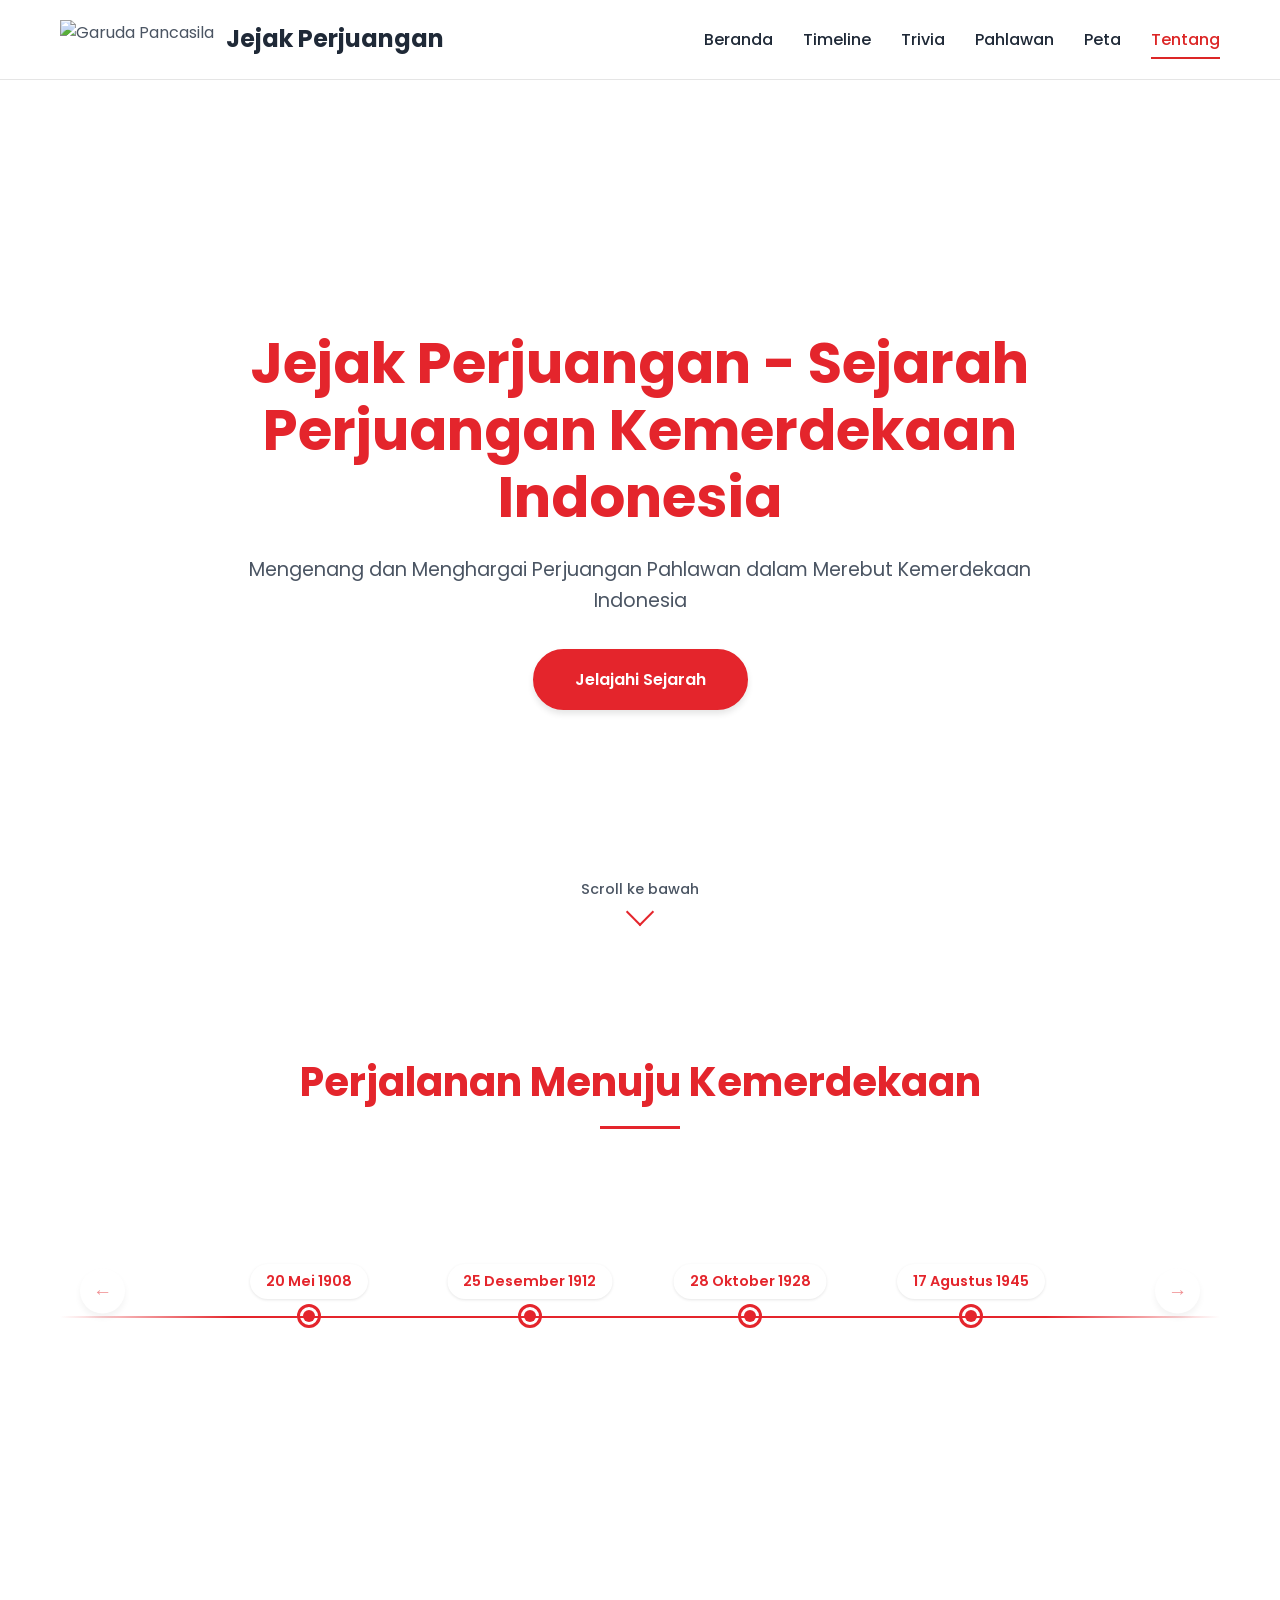
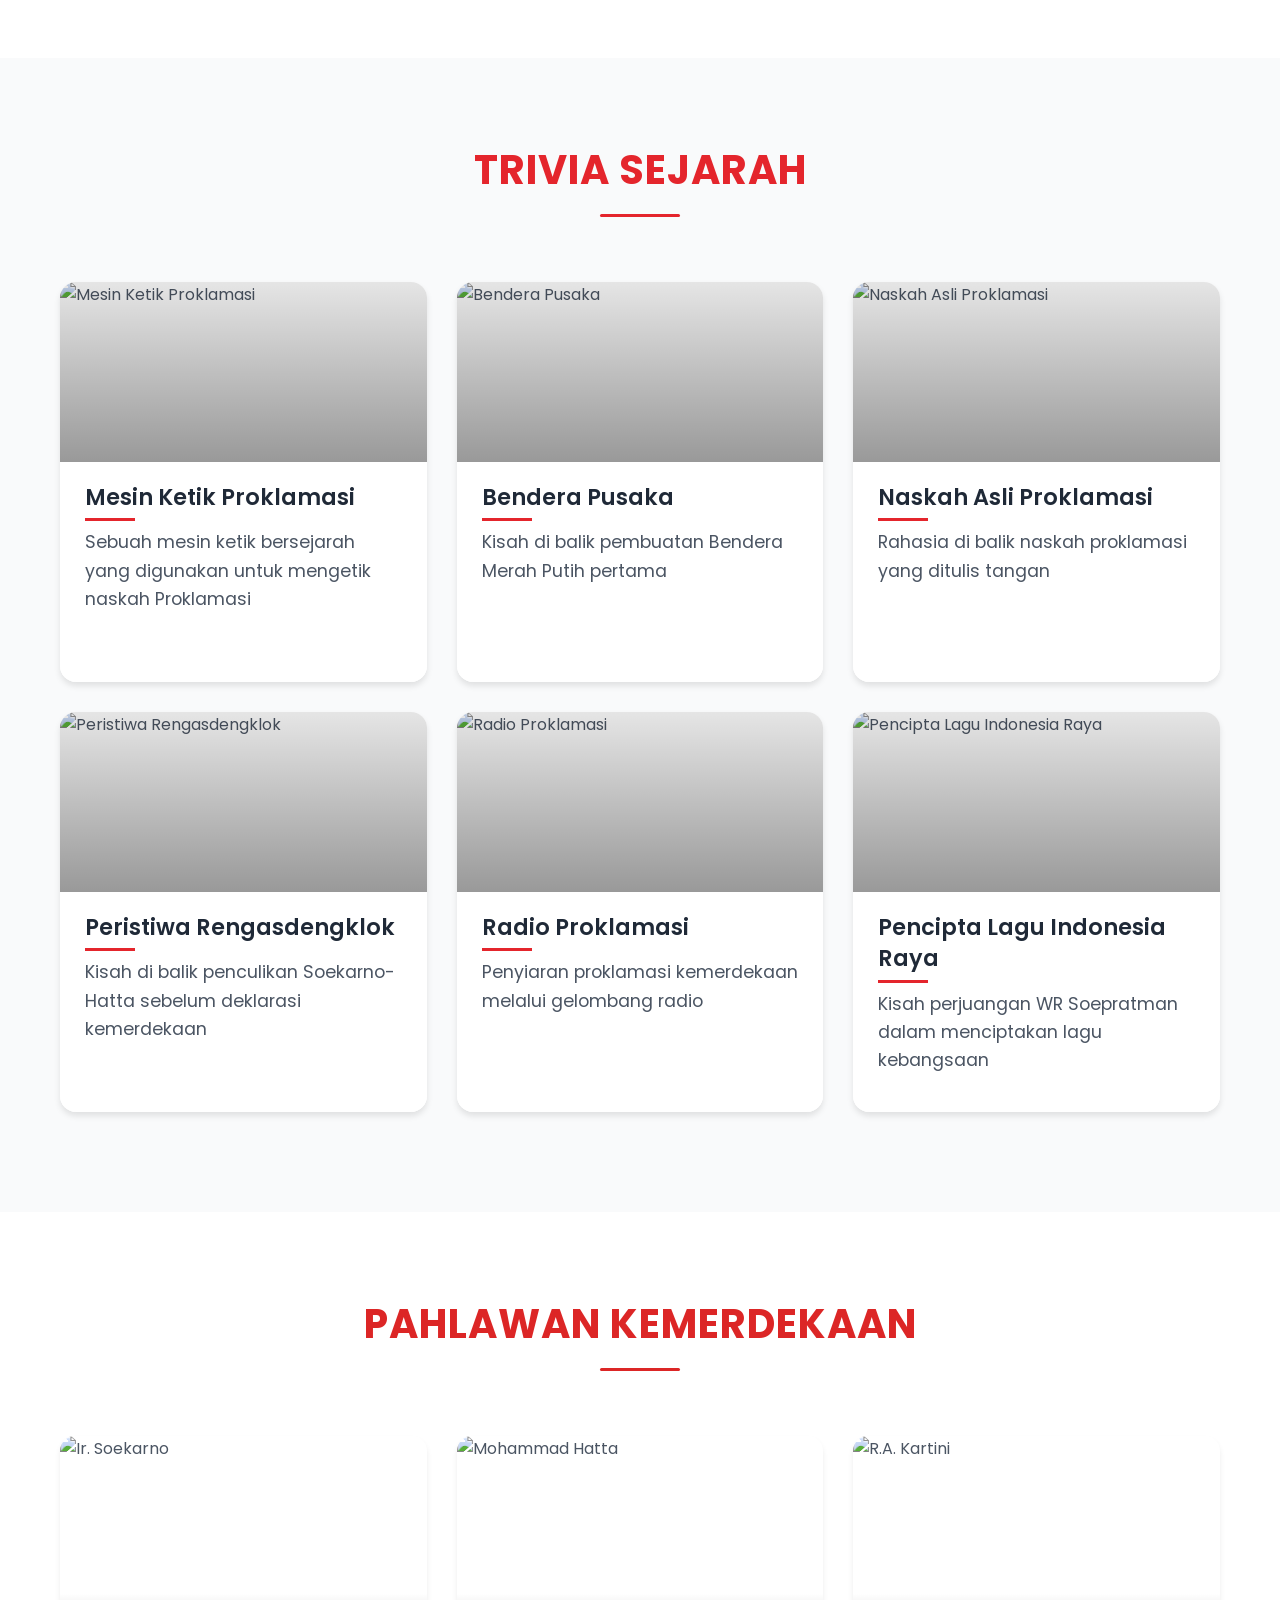
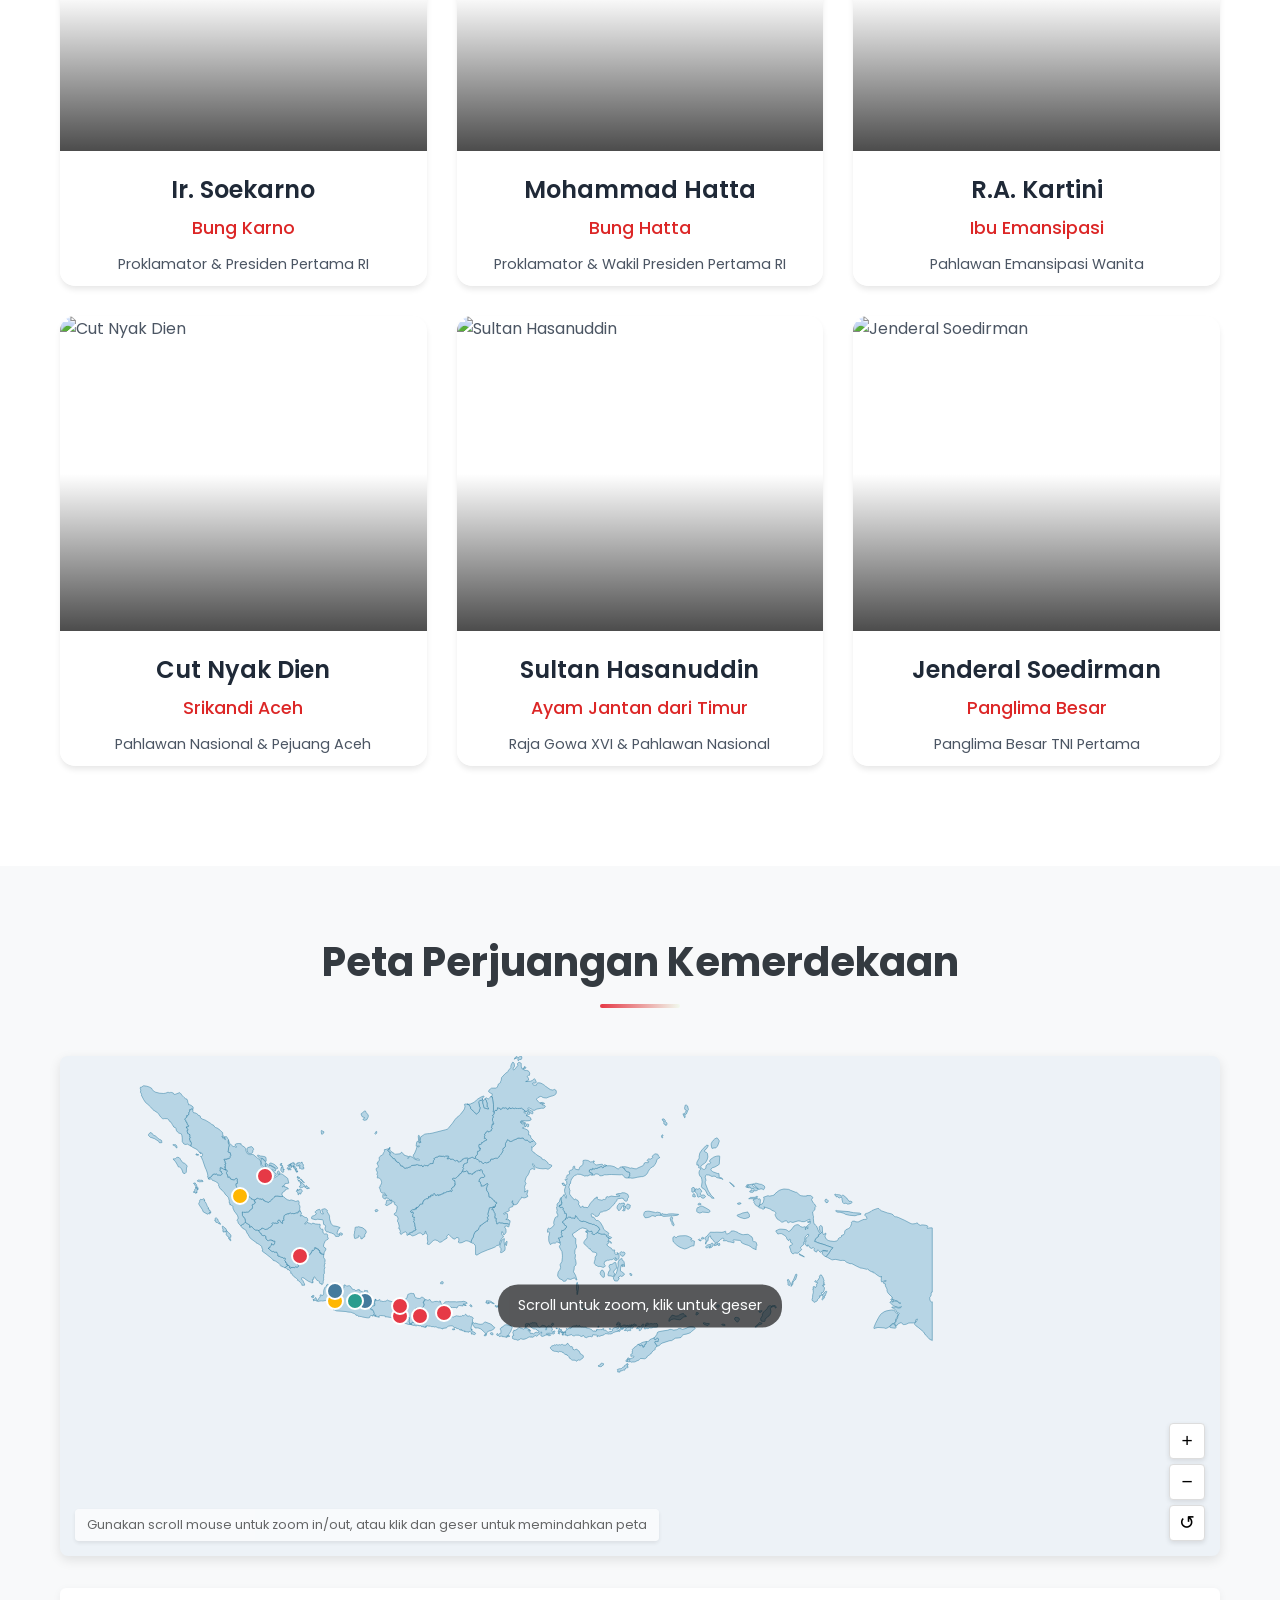
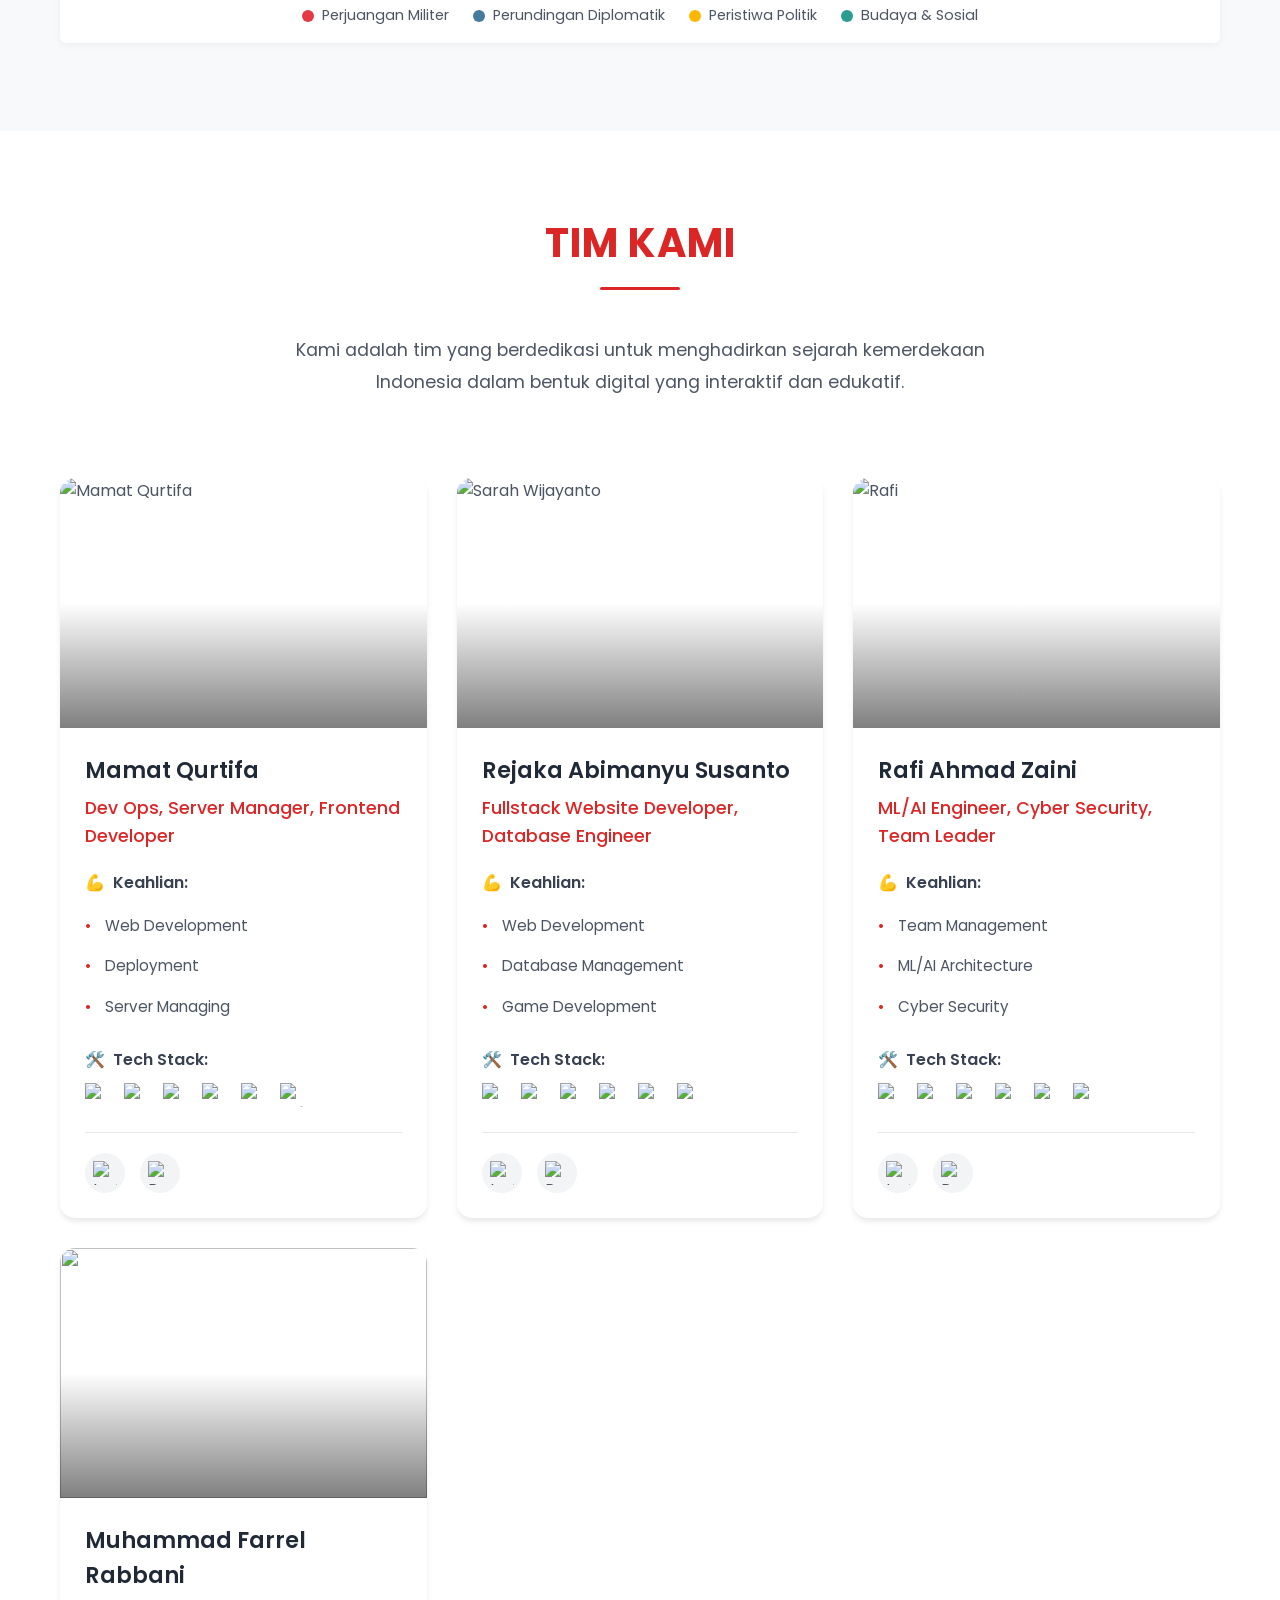
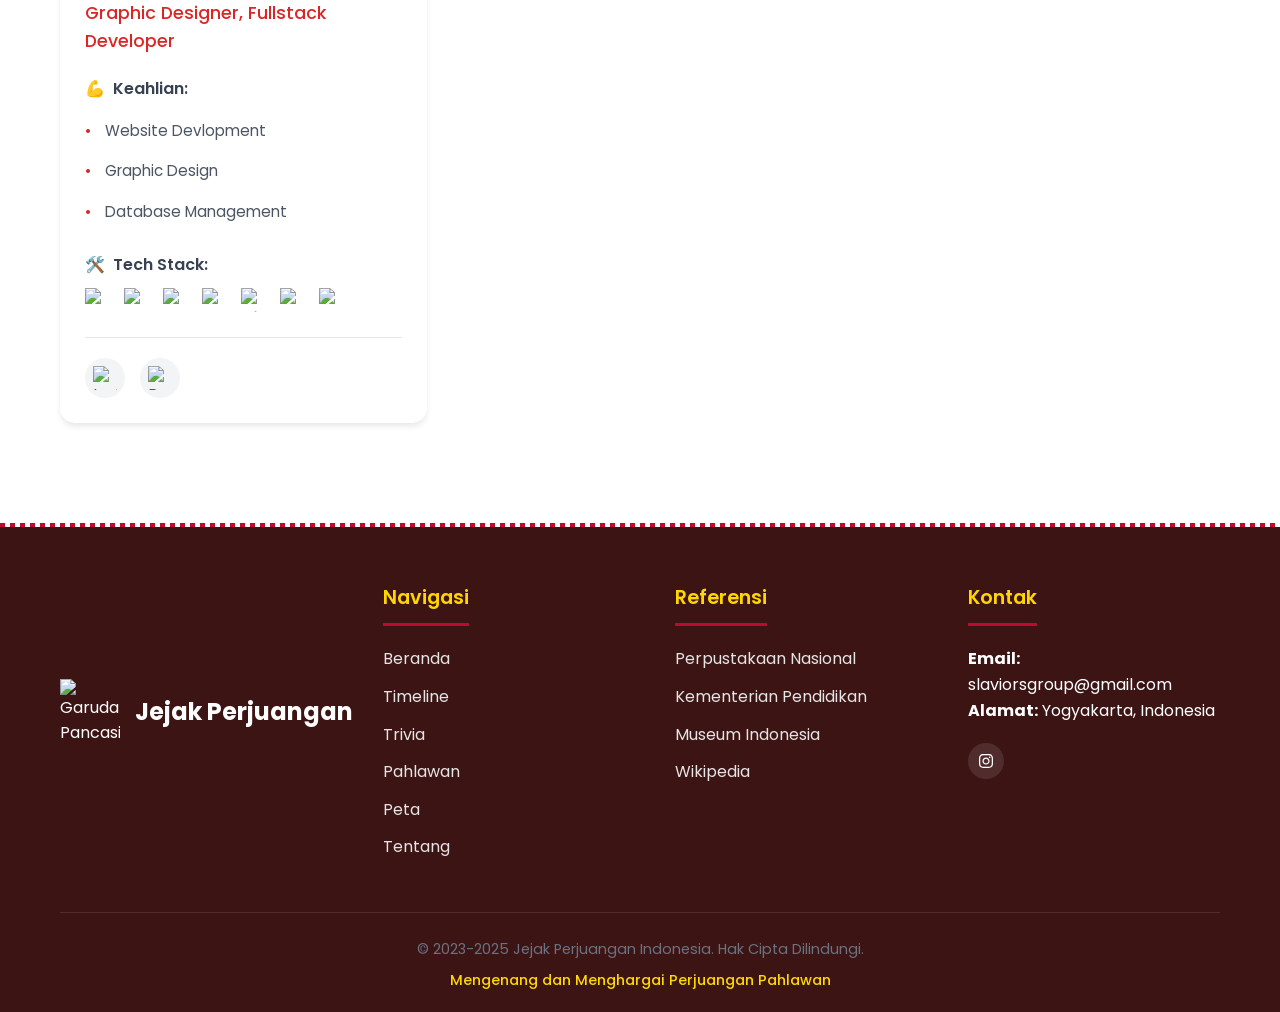
==== commit 2d8fe2ab: "Co-authored-by: frrlverse <Prozycal@users.noreply.github.com> Co-authored-by: Muhammad Qurtifa Wijay" ====
--- a/index.html
+++ b/index.html
@@ -3,7 +3,7 @@
   <head>
     <meta charset="UTF-8" />
     <meta name="viewport" content="width=device-width, initial-scale=1.0" />
-    <title>Timeline Kemerdekaan Indonesia</title>
+    <title>Jejak Perjuangan | Kemerdekaan Indonesia</title>
     <link rel="stylesheet" href="styles/globals.css" />
     <link rel="preconnect" href="https://fonts.googleapis.com" />
     <link rel="preconnect" href="https://fonts.gstatic.com" crossorigin />
@@ -44,6 +44,7 @@
   </head>
 
   <body>
+    <!-- Navbar -->
     <nav class="navbar">
       <div class="navbar-container">
         <div class="navbar-logo">
@@ -87,7 +88,9 @@
     <!-- Heroes -->
     <header class="hero" id="beranda">
       <div class="hero-content">
-        <h1 class="hero-title">Sejarah Perjuangan Kemerdekaan Indonesia</h1>
+        <h1 class="hero-title">
+          Jejak Perjuangan - Sejarah Perjuangan Kemerdekaan Indonesia
+        </h1>
         <p class="hero-subtitle">
           Mengenang dan Menghargai Perjuangan Pahlawan dalam Merebut Kemerdekaan
           Indonesia
@@ -136,6 +139,7 @@
       </div>
     </section>
 
+    <!-- Maps -->
     <section id="peta" class="map-section">
       <div class="map-wrapper">
         <h2 class="map-section-title">Peta Perjuangan Kemerdekaan</h2>
@@ -175,7 +179,6 @@
           </p>
 
           <div class="team-grid">
-            <!-- Team Member 1 -->
             <div class="team-card">
               <div class="team-card-inner">
                 <div class="team-member-image">
@@ -277,7 +280,6 @@
               </div>
             </div>
 
-            <!-- Team Member 2 -->
             <div class="team-card">
               <div class="team-card-inner">
                 <div class="team-member-image">
@@ -351,7 +353,7 @@
 
                   <div class="team-member-social">
                     <a
-                      href="https://instagram.com/rapli_az"
+                      href="https://instagram.com/rejakasusanto"
                       target="_blank"
                       class="social-link"
                     >
@@ -363,7 +365,7 @@
                       />
                     </a>
                     <a
-                      href="https://slaviors.xyz"
+                      href="https://rejaka.me"
                       target="_blank"
                       class="social-link"
                     >
@@ -379,7 +381,6 @@
               </div>
             </div>
 
-            <!-- Team Member 3 -->
             <div class="team-card">
               <div class="team-card-inner">
                 <div class="team-member-image">
@@ -453,7 +454,7 @@
 
                   <div class="team-member-social">
                     <a
-                      href="https://instagram.com/rejakasusanto"
+                      href="https://instagram.com/rapli_az"
                       target="_blank"
                       class="social-link"
                     >
@@ -465,7 +466,7 @@
                       />
                     </a>
                     <a
-                      href="https://rejaka.me"
+                      href="https://slaviors.xyz"
                       target="_blank"
                       class="social-link"
                     >
@@ -481,7 +482,6 @@
               </div>
             </div>
 
-            <!-- Team Member 4 -->
             <div class="team-card">
               <div class="team-card-inner">
                 <div class="team-member-image">
--- a/styles/navbar.css
+++ b/styles/navbar.css
@@ -1,4 +1,3 @@
-/* Variables */
 :root {
     --navbar-height: 80px;
     --navbar-height-scrolled: 70px;
@@ -10,7 +9,6 @@
     --navbar-transition: all 0.3s ease;
 }
 
-/* Base Navbar */
 .navbar {
     position: fixed;
     top: 0;
@@ -31,7 +29,6 @@
     background: var(--navbar-bg-scrolled);
 }
 
-/* Navbar Container */
 .navbar-container {
     max-width: 1200px;
     height: 100%;
@@ -42,7 +39,6 @@
     align-items: center;
 }
 
-/* Logo Styles */
 .navbar-logo {
     display: flex;
     align-items: center;
@@ -66,7 +62,6 @@
     transition: var(--navbar-transition);
 }
 
-/* Menu Styles */
 .navbar-menu {
     display: flex;
     gap: 30px;
@@ -106,7 +101,6 @@
     width: 100%;
 }
 
-/* Toggle Button */
 .navbar-toggle {
     display: none;
     flex-direction: column;
@@ -128,7 +122,6 @@
     transition: var(--navbar-transition);
 }
 
-/* Mobile Styles */
 @media screen and (max-width: 768px) {
     .navbar-toggle {
         display: flex;
@@ -158,7 +151,6 @@
         font-size: 1.2rem;
     }
 
-    /* Toggle Button Animation */
     .navbar-toggle.active .navbar-toggle-line:nth-child(1) {
         transform: translateY(9px) rotate(45deg);
     }
@@ -172,7 +164,6 @@
     }
 }
 
-/* Small Screen Adjustments */
 @media screen and (max-width: 480px) {
     .navbar-logo-text {
         font-size: 1.2rem;
@@ -187,10 +178,9 @@
     }
 }
 
-/* Print Styles */
 @media print {
     .navbar {
         position: relative;
         border-bottom: 1px solid #000;
     }
-}+}
--- a/styles/timeline.css
+++ b/styles/timeline.css
@@ -1,10 +1,9 @@
-/* Timeline Section Base */
 .timeline-section {
   padding: 80px 0;
   background-color: var(--color-white);
   position: relative;
   overflow: hidden;
-  padding-bottom: 200px;
+  padding-bottom: 250px;
 }
 
 .container {
@@ -13,7 +12,6 @@
   padding: 0 20px;
 }
 
-/* Timeline Header */
 .section-title {
   text-align: center;
   color: var(--color-red);
@@ -33,7 +31,6 @@
   background-color: var(--color-red);
 }
 
-/* Timeline Container and Line */
 .timeline-container {
   position: relative;
   padding: 40px 80px;
@@ -58,7 +55,6 @@
   z-index: 1;
 }
 
-/* Timeline Wrapper */
 .timeline-wrapper {
   display: flex;
   align-items: center;
@@ -75,7 +71,6 @@
   display: none;
 }
 
-/* Timeline Point */
 .timeline-point {
   position: relative;
   flex: 0 0 auto;
@@ -87,7 +82,6 @@
   margin-top: 50px;
 }
 
-/* Timeline Date */
 .timeline-date {
   position: absolute;
   top: -40px;
@@ -105,7 +99,6 @@
   transition: all 0.3s ease;
 }
 
-/* Timeline Dot */
 .timeline-dot {
   width: 24px;
   height: 24px;
@@ -139,7 +132,6 @@
   background-color: var(--color-white);
 }
 
-/* Timeline Preview */
 .timeline-preview {
   position: absolute;
   top: -80px;
@@ -170,7 +162,6 @@
   transform: translateX(-50%) translateY(-5px);
 }
 
-/* Timeline Card */
 .timeline-card {
   position: absolute;
   top: 40px;
@@ -182,10 +173,10 @@
   opacity: 0;
   visibility: hidden;
   transition: all 0.4s cubic-bezier(0.175, 0.885, 0.32, 1.275);
-  z-index: 50;
+  z-index: 9999;
   overflow: hidden;
   border: 1px solid var(--color-gray-200);
-  max-height: calc(100vh - 50px); /* Increased max height */
+  max-height: calc(100vh - 50px);
   overflow-y: auto;
 }
 
@@ -195,7 +186,6 @@
   transform: translateX(-50%) translateY(0);
 }
 
-/* Card scrollbar styling */
 .timeline-card::-webkit-scrollbar {
   width: 6px;
 }
@@ -355,7 +345,6 @@
   transform: translateX(3px);
 }
 
-/* Navigation Buttons */
 .timeline-nav {
   position: absolute;
   top: 50%;
@@ -390,7 +379,6 @@
   transform: translateY(-50%) scale(1.1);
 }
 
-/* Modal Styles */
 .timeline-modal {
   position: fixed;
   top: 0;
@@ -417,7 +405,6 @@
   transform: scale(1);
 }
 
-/* Responsive Styles */
 @media screen and (max-width: 1024px) {
   .timeline-container {
     padding: 40px 60px;
@@ -479,7 +466,6 @@
   }
 }
 
-/* Animation for scroll indicator */
 @keyframes bounce {
   0%,
   20%,
@@ -496,7 +482,6 @@
   }
 }
 
-/* Accessibility */
 @media (prefers-reduced-motion: reduce) {
   * {
     animation-duration: 0.01ms !important;
@@ -506,7 +491,6 @@
   }
 }
 
-/* Modal Base Styles */
 .timeline-modal {
   position: fixed;
   top: 0;
@@ -529,7 +513,6 @@
   visibility: visible;
 }
 
-/* Modal Content */
 .modal-content {
   background-color: var(--color-white);
   width: 90%;
@@ -546,7 +529,6 @@
   transform: scale(1);
 }
 
-/* Responsive adjustments for timeline cards on mobile */
 @media screen and (max-width: 768px) {
   .timeline-card {
     width: 280px;
@@ -555,14 +537,13 @@
 }
 
 @media screen and (max-width: 480px) {
-  /* Ensure the card displays in the center of the viewport on small screens */
   .timeline-card {
     width: 260px;
     position: fixed;
     top: 50%;
-    left: 50% !important; /* Override any JS-set positioning */
-    transform: translate(-50%, -50%) scale(0.9); /* Center in viewport */
-    max-height: calc(80vh - 100px); /* Allow more space on small screens */
+    left: 50% !important;
+    transform: translate(-50%, -50%) scale(0.9);
+    max-height: calc(80vh - 100px);
     margin: 0;
   }
 
@@ -570,7 +551,6 @@
     transform: translate(-50%, -50%) scale(1);
   }
 
-  /* Adjusting card internal spacing for smaller screens */
   .card-header {
     padding: 14px 16px;
   }
@@ -585,7 +565,6 @@
   }
 }
 
-/* Modal Close Button */
 .modal-close {
   position: absolute;
   top: 20px;
@@ -613,7 +592,6 @@
   transform: rotate(90deg);
 }
 
-/* Modal Header */
 .modal-header {
   padding: 24px 32px;
   border-bottom: 1px solid var(--color-gray-200);
@@ -635,12 +613,10 @@
   color: var(--color-gray-600);
 }
 
-/* Modal Body */
 .modal-body {
   padding: 32px;
 }
 
-/* Modal Image Section */
 .modal-image {
   margin: -32px -32px 24px -32px;
   position: relative;
@@ -663,7 +639,6 @@
   font-style: italic;
 }
 
-/* Event Description */
 .event-description {
   margin-bottom: 32px;
   line-height: 1.8;
@@ -678,7 +653,6 @@
   margin-bottom: 0;
 }
 
-/* Info Table Section */
 .info-table {
   margin-bottom: 32px;
   background-color: var(--color-gray-100);
@@ -721,7 +695,6 @@
   width: 35%;
 }
 
-/* Heroes Section */
 .heroes-section {
   margin-top: 32px;
 }
@@ -772,7 +745,6 @@
   color: var(--color-gray-600);
 }
 
-/* Modal Scrollbar Styling */
 .modal-content::-webkit-scrollbar {
   width: 8px;
 }
@@ -790,7 +762,6 @@
   background: var(--color-gray-400);
 }
 
-/* Responsive Styles */
 @media screen and (max-width: 768px) {
   .modal-content {
     width: 95%;
--- a/styles/trivia.css
+++ b/styles/trivia.css
@@ -1,435 +1,419 @@
-/* Base Trivia Section */
 .trivia-section {
-    padding: 80px 0;
-    background-color: var(--color-off-white);
-    position: relative;
-    overflow: hidden;
-    z-index: 10;
+  padding: 80px 0;
+  background-color: var(--color-off-white);
+  position: relative;
+  overflow: hidden;
+  z-index: 10;
 }
 
 .trivia-wrapper {
-    max-width: 1200px;
-    margin: 0 auto;
-    padding: 0 20px;
-    position: relative;
+  max-width: 1200px;
+  margin: 0 auto;
+  padding: 0 20px;
+  position: relative;
 }
 
 .trivia-section-title {
-    text-align: center;
-    color: var(--color-red);
-    font-size: 2.5rem;
-    margin-bottom: 60px;
-    position: relative;
-    font-weight: 700;
-    text-transform: uppercase;
-    letter-spacing: 1px;
+  text-align: center;
+  color: var(--color-red);
+  font-size: 2.5rem;
+  margin-bottom: 60px;
+  position: relative;
+  font-weight: 700;
+  text-transform: uppercase;
+  letter-spacing: 1px;
 }
 
 .trivia-section-title::after {
-    content: '';
-    position: absolute;
-    bottom: -15px;
-    left: 50%;
-    transform: translateX(-50%);
-    width: 80px;
-    height: 3px;
-    background-color: var(--color-red);
-    border-radius: 2px;
-}
-
-/* Trivia Grid Layout */
+  content: "";
+  position: absolute;
+  bottom: -15px;
+  left: 50%;
+  transform: translateX(-50%);
+  width: 80px;
+  height: 3px;
+  background-color: var(--color-red);
+  border-radius: 2px;
+}
+
 .trivia-grid {
-    display: grid;
-    grid-template-columns: repeat(auto-fit, minmax(320px, 1fr));
-    gap: 30px;
-    padding: 20px 0;
-}
-
-/* Trivia Card Base */
+  display: grid;
+  grid-template-columns: repeat(auto-fit, minmax(320px, 1fr));
+  gap: 30px;
+  padding: 20px 0;
+}
+
 .trivia-card {
-    background: var(--color-white);
-    border-radius: 16px;
-    box-shadow: var(--shadow-md);
-    position: relative;
-    height: 400px;
-    transform: translateY(30px);
-    opacity: 0;
-    transition: var(--transition-base);
-    cursor: pointer;
-    overflow: hidden;
-    perspective: 1000px;
+  background: var(--color-white);
+  border-radius: 16px;
+  box-shadow: var(--shadow-md);
+  position: relative;
+  height: 400px;
+  transform: translateY(30px);
+  opacity: 0;
+  transition: var(--transition-base);
+  cursor: pointer;
+  overflow: hidden;
+  perspective: 1000px;
 }
 
 .trivia-card.trivia-card-visible {
-    transform: translateY(0);
-    opacity: 1;
-}
-
-/* Card Front Side */
+  transform: translateY(0);
+  opacity: 1;
+}
+
 .trivia-card-front {
-    position: relative;
-    height: 100%;
-    display: flex;
-    flex-direction: column;
-    z-index: 2;
-    background: var(--color-white);
-    transition: transform 0.8s cubic-bezier(0.4, 0, 0.2, 1);
-    backface-visibility: hidden;
-    overflow: hidden;
+  position: relative;
+  height: 100%;
+  display: flex;
+  flex-direction: column;
+  z-index: 2;
+  background: var(--color-white);
+  transition: transform 0.8s cubic-bezier(0.4, 0, 0.2, 1);
+  backface-visibility: hidden;
+  overflow: hidden;
 }
 
 .trivia-card:hover .trivia-card-front,
 .trivia-card-touch .trivia-card-front {
-    transform: rotateY(180deg);
-}
-
-/* Card Image Container */
+  transform: rotateY(180deg);
+}
+
 .trivia-card-image-container {
-    position: relative;
-    width: 100%;
-    height: 180px;
-    overflow: hidden;
+  position: relative;
+  width: 100%;
+  height: 180px;
+  overflow: hidden;
 }
 
 .trivia-card-image {
-    width: 100%;
-    height: 100%;
-    object-fit: cover;
-    transition: transform 0.5s ease;
+  width: 100%;
+  height: 100%;
+  object-fit: cover;
+  transition: transform 0.5s ease;
 }
 
 .trivia-card:hover .trivia-card-image {
-    transform: scale(1.1);
+  transform: scale(1.1);
 }
 
 .trivia-card-overlay {
-    position: absolute;
-    top: 0;
-    left: 0;
-    right: 0;
-    bottom: 0;
-    background: linear-gradient(to bottom, rgba(0, 0, 0, 0.1), rgba(0, 0, 0, 0.4));
-    z-index: 1;
-}
-
-/* Card Title */
+  position: absolute;
+  top: 0;
+  left: 0;
+  right: 0;
+  bottom: 0;
+  background: linear-gradient(
+    to bottom,
+    rgba(0, 0, 0, 0.1),
+    rgba(0, 0, 0, 0.4)
+  );
+  z-index: 1;
+}
+
 .trivia-card-title {
-    font-size: 1.4rem;
-    color: var(--color-gray-800);
-    margin: 20px 25px 15px;
-    font-weight: 600;
-    transition: var(--transition-base);
-    line-height: 1.4;
-    position: relative;
+  font-size: 1.4rem;
+  color: var(--color-gray-800);
+  margin: 20px 25px 15px;
+  font-weight: 600;
+  transition: var(--transition-base);
+  line-height: 1.4;
+  position: relative;
 }
 
 .trivia-card-title::after {
-    content: '';
-    position: absolute;
-    bottom: -8px;
-    left: 0;
-    width: 50px;
-    height: 3px;
-    background-color: var(--color-red);
-    transition: width 0.3s ease;
+  content: "";
+  position: absolute;
+  bottom: -8px;
+  left: 0;
+  width: 50px;
+  height: 3px;
+  background-color: var(--color-red);
+  transition: width 0.3s ease;
 }
 
 .trivia-card:hover .trivia-card-title::after {
-    width: 80px;
-}
-
-/* Card Preview Text */
+  width: 80px;
+}
+
 .trivia-card-preview {
-    color: var(--color-gray-600);
-    font-size: 1.1rem;
-    line-height: 1.6;
-    padding: 0 25px 25px;
-    flex-grow: 1;
-}
-
-/* Card Back Side */
+  color: var(--color-gray-600);
+  font-size: 1.1rem;
+  line-height: 1.6;
+  padding: 0 25px 25px;
+  flex-grow: 1;
+}
+
 .trivia-card-back {
-    position: absolute;
-    inset: 0;
-    padding: 25px;
-    display: flex;
-    flex-direction: column;
-    background: linear-gradient(135deg, var(--color-red), var(--color-red-dark));
-    color: var(--color-white);
-    opacity: 0;
-    transform: rotateY(-180deg);
-    transition: transform 0.8s cubic-bezier(0.4, 0, 0.2, 1), opacity 0.6s ease;
-    backface-visibility: hidden;
-    z-index: 2;
+  position: absolute;
+  inset: 0;
+  padding: 25px;
+  display: flex;
+  flex-direction: column;
+  background: linear-gradient(135deg, var(--color-red), var(--color-red-dark));
+  color: var(--color-white);
+  opacity: 0;
+  transform: rotateY(-180deg);
+  transition: transform 0.8s cubic-bezier(0.4, 0, 0.2, 1), opacity 0.6s ease;
+  backface-visibility: hidden;
+  z-index: 2;
 }
 
 .trivia-card:hover .trivia-card-back,
 .trivia-card-touch .trivia-card-back {
+  opacity: 1;
+  transform: rotateY(0);
+}
+
+.trivia-card-back-header {
+  margin-bottom: 20px;
+  border-bottom: 1px solid rgba(255, 255, 255, 0.2);
+  padding-bottom: 15px;
+}
+
+.trivia-card-back-title {
+  font-size: 1.4rem;
+  font-weight: 600;
+  line-height: 1.4;
+}
+
+.trivia-card-content {
+  flex-grow: 1;
+  font-size: 1.1rem;
+  line-height: 1.6;
+  margin-bottom: 20px;
+  overflow-y: auto;
+  max-height: 180px;
+  padding-right: 10px;
+}
+
+.trivia-card-content::-webkit-scrollbar {
+  width: 4px;
+}
+
+.trivia-card-content::-webkit-scrollbar-track {
+  background: rgba(255, 255, 255, 0.1);
+  border-radius: 10px;
+}
+
+.trivia-card-content::-webkit-scrollbar-thumb {
+  background: rgba(255, 255, 255, 0.5);
+  border-radius: 10px;
+}
+
+.trivia-card-tags {
+  display: flex;
+  flex-wrap: wrap;
+  gap: 8px;
+  margin-bottom: 20px;
+}
+
+.trivia-card-tag {
+  padding: 6px 12px;
+  border-radius: 20px;
+  background: rgba(255, 255, 255, 0.2);
+  font-size: 0.9rem;
+  transition: all 0.3s ease;
+  backdrop-filter: blur(5px);
+}
+
+.trivia-card-tag:hover {
+  background: rgba(255, 255, 255, 0.3);
+  transform: translateY(-2px);
+}
+
+.trivia-card-footer {
+  display: flex;
+  justify-content: space-between;
+  align-items: center;
+  margin-top: auto;
+  padding-top: 15px;
+  border-top: 1px solid rgba(255, 255, 255, 0.2);
+}
+
+.trivia-card-source {
+  font-size: 0.9rem;
+  opacity: 0.9;
+}
+
+.trivia-share-buttons {
+  display: flex;
+  gap: 10px;
+}
+
+.trivia-share-button {
+  width: 36px;
+  height: 36px;
+  border-radius: 50%;
+  border: 1px solid var(--color-white);
+  background: transparent;
+  color: var(--color-white);
+  display: flex;
+  align-items: center;
+  justify-content: center;
+  cursor: pointer;
+  transition: all 0.3s ease;
+}
+
+.trivia-share-button:hover {
+  background: var(--color-white);
+  color: var(--color-red);
+  transform: translateY(-2px);
+  box-shadow: 0 5px 15px rgba(0, 0, 0, 0.1);
+}
+
+.trivia-share-button svg {
+  width: 18px;
+  height: 18px;
+}
+
+.trivia-card:hover {
+  transform: translateY(-5px);
+  box-shadow: 0 15px 30px rgba(0, 0, 0, 0.15);
+}
+
+.trivia-card:nth-child(2) {
+  transition-delay: 0.1s;
+}
+
+.trivia-card:nth-child(3) {
+  transition-delay: 0.2s;
+}
+
+.trivia-card:nth-child(4) {
+  transition-delay: 0.3s;
+}
+
+@keyframes fadeInUp {
+  from {
+    opacity: 0;
+    transform: translateY(30px);
+  }
+  to {
     opacity: 1;
+    transform: translateY(0);
+  }
+}
+
+@media screen and (max-width: 1024px) {
+  .trivia-wrapper {
+    padding: 0 30px;
+  }
+
+  .trivia-grid {
+    gap: 25px;
+  }
+}
+
+@media screen and (max-width: 768px) {
+  .trivia-section {
+    padding: 60px 0;
+  }
+
+  .trivia-section-title {
+    font-size: 2rem;
+    margin-bottom: 40px;
+  }
+
+  .trivia-grid {
+    grid-template-columns: repeat(auto-fit, minmax(280px, 1fr));
+    gap: 20px;
+  }
+
+  .trivia-card {
+    height: 380px;
+  }
+
+  .trivia-card-title {
+    font-size: 1.3rem;
+  }
+}
+
+@media screen and (max-width: 480px) {
+  .trivia-section {
+    padding: 40px 0;
+  }
+
+  .trivia-section-title {
+    font-size: 1.8rem;
+  }
+
+  .trivia-wrapper {
+    padding: 0 20px;
+  }
+
+  .trivia-grid {
+    grid-template-columns: 1fr;
+    gap: 15px;
+  }
+
+  .trivia-card {
+    height: 360px;
+  }
+
+  .trivia-card-image-container {
+    height: 160px;
+  }
+
+  .trivia-card-title {
+    font-size: 1.2rem;
+    margin: 15px 20px 10px;
+  }
+
+  .trivia-card-preview {
+    padding: 0 20px 20px;
+    font-size: 1rem;
+  }
+
+  .trivia-card-back {
+    padding: 20px;
+  }
+
+  .trivia-card-content {
+    font-size: 1rem;
+  }
+
+  .trivia-share-button {
+    width: 32px;
+    height: 32px;
+  }
+}
+
+@media (hover: none) {
+  .trivia-card-touch .trivia-card-front {
+    transform: rotateY(180deg);
+  }
+
+  .trivia-card-touch .trivia-card-back {
     transform: rotateY(0);
-}
-
-/* Card Back Header */
-.trivia-card-back-header {
-    margin-bottom: 20px;
-    border-bottom: 1px solid rgba(255, 255, 255, 0.2);
-    padding-bottom: 15px;
-}
-
-.trivia-card-back-title {
-    font-size: 1.4rem;
-    font-weight: 600;
-    line-height: 1.4;
-}
-
-/* Card Content */
-.trivia-card-content {
-    flex-grow: 1;
-    font-size: 1.1rem;
-    line-height: 1.6;
-    margin-bottom: 20px;
-    overflow-y: auto;
-    max-height: 180px;
-    padding-right: 10px;
-}
-
-.trivia-card-content::-webkit-scrollbar {
-    width: 4px;
-}
-
-.trivia-card-content::-webkit-scrollbar-track {
-    background: rgba(255, 255, 255, 0.1);
-    border-radius: 10px;
-}
-
-.trivia-card-content::-webkit-scrollbar-thumb {
-    background: rgba(255, 255, 255, 0.5);
-    border-radius: 10px;
-}
-
-/* Card Tags */
-.trivia-card-tags {
-    display: flex;
-    flex-wrap: wrap;
-    gap: 8px;
-    margin-bottom: 20px;
-}
-
-.trivia-card-tag {
-    padding: 6px 12px;
-    border-radius: 20px;
-    background: rgba(255, 255, 255, 0.2);
-    font-size: 0.9rem;
-    transition: all 0.3s ease;
-    backdrop-filter: blur(5px);
-}
-
-.trivia-card-tag:hover {
-    background: rgba(255, 255, 255, 0.3);
-    transform: translateY(-2px);
-}
-
-/* Card Footer */
-.trivia-card-footer {
-    display: flex;
-    justify-content: space-between;
-    align-items: center;
-    margin-top: auto;
-    padding-top: 15px;
-    border-top: 1px solid rgba(255, 255, 255, 0.2);
-}
-
-.trivia-card-source {
-    font-size: 0.9rem;
-    opacity: 0.9;
-}
-
-/* Share Buttons */
-.trivia-share-buttons {
-    display: flex;
-    gap: 10px;
-}
-
-.trivia-share-button {
-    width: 36px;
-    height: 36px;
-    border-radius: 50%;
-    border: 1px solid var(--color-white);
-    background: transparent;
-    color: var(--color-white);
-    display: flex;
-    align-items: center;
-    justify-content: center;
-    cursor: pointer;
-    transition: all 0.3s ease;
-}
-
-.trivia-share-button:hover {
-    background: var(--color-white);
-    color: var(--color-red);
-    transform: translateY(-2px);
-    box-shadow: 0 5px 15px rgba(0, 0, 0, 0.1);
-}
-
-.trivia-share-button svg {
-    width: 18px;
-    height: 18px;
-}
-
-/* Hover Effects */
-.trivia-card:hover {
-    transform: translateY(-5px);
-    box-shadow: 0 15px 30px rgba(0, 0, 0, 0.15);
-}
-
-/* Staggered Animation */
-.trivia-card:nth-child(2) {
-    transition-delay: 0.1s;
-}
-
-.trivia-card:nth-child(3) {
-    transition-delay: 0.2s;
-}
-
-.trivia-card:nth-child(4) {
-    transition-delay: 0.3s;
-}
-
-/* Loading Animation */
-@keyframes fadeInUp {
-    from {
-        opacity: 0;
-        transform: translateY(30px);
-    }
-    to {
-        opacity: 1;
-        transform: translateY(0);
-    }
-}
-
-/* Responsive Styles - Same as before */
-@media screen and (max-width: 1024px) {
-    .trivia-wrapper {
-        padding: 0 30px;
-    }
-    
-    .trivia-grid {
-        gap: 25px;
-    }
-}
-
-@media screen and (max-width: 768px) {
-    .trivia-section {
-        padding: 60px 0;
-    }
-
-    .trivia-section-title {
-        font-size: 2rem;
-        margin-bottom: 40px;
-    }
-
-    .trivia-grid {
-        grid-template-columns: repeat(auto-fit, minmax(280px, 1fr));
-        gap: 20px;
-    }
-
-    .trivia-card {
-        height: 380px;
-    }
-
-    .trivia-card-title {
-        font-size: 1.3rem;
-    }
-}
-
-@media screen and (max-width: 480px) {
-    .trivia-section {
-        padding: 40px 0;
-    }
-
-    .trivia-section-title {
-        font-size: 1.8rem;
-    }
-
-    .trivia-wrapper {
-        padding: 0 20px;
-    }
-
-    .trivia-grid {
-        grid-template-columns: 1fr;
-        gap: 15px;
-    }
-
-    .trivia-card {
-        height: 360px;
-    }
-
-    .trivia-card-image-container {
-        height: 160px;
-    }
-
-    .trivia-card-title {
-        font-size: 1.2rem;
-        margin: 15px 20px 10px;
-    }
-
-    .trivia-card-preview {
-        padding: 0 20px 20px;
-        font-size: 1rem;
-    }
-
-    .trivia-card-back {
-        padding: 20px;
-    }
-
-    .trivia-card-content {
-        font-size: 1rem;
-    }
-
-    .trivia-share-button {
-        width: 32px;
-        height: 32px;
-    }
-}
-
-/* Touch Device Optimizations */
-@media (hover: none) {
-    .trivia-card-touch .trivia-card-front {
-        transform: rotateY(180deg);
-    }
-
-    .trivia-card-touch .trivia-card-back {
-        transform: rotateY(0);
-        opacity: 1;
-    }
-}
-
-/* Accessibility - Same as before */
+    opacity: 1;
+  }
+}
+
 @media (prefers-reduced-motion: reduce) {
-    .trivia-card,
-    .trivia-card::before,
-    .trivia-card-front,
-    .trivia-card-back,
-    .trivia-share-button,
-    .trivia-card-tag,
-    .trivia-card-image {
-        transition: none !important;
-    }
-}
-
-/* Print Styles - Same as before */
+  .trivia-card,
+  .trivia-card::before,
+  .trivia-card-front,
+  .trivia-card-back,
+  .trivia-share-button,
+  .trivia-card-tag,
+  .trivia-card-image {
+    transition: none !important;
+  }
+}
+
 @media print {
-    .trivia-section {
-        padding: 20px 0;
-    }
-
-    .trivia-card {
-        break-inside: avoid;
-        box-shadow: none;
-        border: 1px solid var(--color-gray-300);
-    }
-
-    .trivia-share-buttons {
-        display: none;
-    }
-}+  .trivia-section {
+    padding: 20px 0;
+  }
+
+  .trivia-card {
+    break-inside: avoid;
+    box-shadow: none;
+    border: 1px solid var(--color-gray-300);
+  }
+
+  .trivia-share-buttons {
+    display: none;
+  }
+}
--- a/styles/footer.css
+++ b/styles/footer.css
@@ -1,4 +1,3 @@
-/* Footer Styles */
 :root {
   --footer-red: #bf0a30;
   --footer-gold: #ffd700;
--- a/styles/peta.css
+++ b/styles/peta.css
@@ -62,7 +62,6 @@
   fill: #a8dadc;
 }
 
-/* Marker styling */
 .map-marker {
   cursor: pointer;
   stroke: #fff;
@@ -90,7 +89,6 @@
   fill: #2a9d8f;
 }
 
-/* Map legend */
 .map-legend {
   display: flex;
   flex-wrap: wrap;
@@ -133,7 +131,6 @@
   background-color: #2a9d8f;
 }
 
-/* Tooltip styling */
 .map-tooltip {
   position: absolute;
   background-color: #fff;
@@ -170,7 +167,6 @@
   font-size: 0.85rem;
 }
 
-/* Enhanced tooltip styling for better mobile experience */
 .map-tooltip {
   position: absolute;
   background-color: #fff;
@@ -184,13 +180,11 @@
   transition: opacity 0.2s;
 }
 
-/* Make tooltips interactive on mobile */
 .map-tooltip.mobile {
-  pointer-events: auto; /* Allow interaction on mobile */
+  pointer-events: auto;
   box-shadow: 0 5px 20px rgba(0, 0, 0, 0.2);
 }
 
-/* Add a close hint for mobile tooltips */
 .tooltip-close {
   margin-top: 10px;
   padding-top: 8px;
@@ -201,7 +195,6 @@
   text-align: center;
 }
 
-/* Add a small arrow at the bottom for mobile tooltips */
 .map-tooltip.mobile:after {
   content: '';
   position: absolute;
@@ -215,7 +208,6 @@
   border-top: 10px solid white;
 }
 
-/* Zoom controls */
 .map-zoom-controls {
   position: absolute;
   bottom: 15px;
@@ -251,7 +243,6 @@
   transform: translateY(1px);
 }
 
-/* Responsive adjustments */
 @media (max-width: 768px) {
   .map-container {
     height: 400px;
@@ -283,7 +274,6 @@
   }
 }
 
-/* Touch controls feedback */
 .touch-feedback {
   position: absolute;
   width: 50px;
@@ -303,7 +293,6 @@
   opacity: 0;
 }
 
-/* Help text for map controls */
 .map-help-text {
   position: absolute;
   bottom: 15px;
@@ -325,7 +314,6 @@
   opacity: 1;
 }
 
-/* Show appropriate help text based on device */
 .map-help-text .mobile-help {
   display: none;
 }
@@ -340,7 +328,6 @@
   }
 }
 
-/* Instruction tooltip that fades away */
 .map-instruction {
   position: absolute;
   top: 50%;
@@ -362,10 +349,9 @@
   opacity: 0;
 }
 
-/* Make map more touch-friendly on mobile */
 @media (max-width: 768px) {
   .map-marker {
-    r: 10; /* Bigger touch targets on mobile */
+    r: 10;
   }
   
   .zoom-btn {
@@ -378,25 +364,21 @@
     max-width: 80%;
   }
   
-  /* Disable any hover effects that might interfere with touch */
   .map-marker:hover {
-    r: 10; /* Same as default size on mobile */
-  }
-}
-
-/* Make marker targets larger on mobile for easier tapping */
+    r: 10;
+  }
+}
+
 @media (max-width: 768px) {
   .map-marker {
-    r: 12; /* Bigger touch targets on mobile */
-    stroke-width: 3; /* More visible outline */
-  }
-  
-  /* Tap effect for markers */
+    r: 12;
+    stroke-width: 3;
+  }
+  
   .map-marker:active {
     opacity: 0.7;
   }
   
-  /* Tooltip styles for mobile */
   .map-tooltip {
     max-width: 80%;
     width: 300px;
@@ -404,7 +386,6 @@
     padding: 15px;
   }
   
-  /* Ensure tooltip doesn't cover too much of the map */
   .map-tooltip.mobile {
     max-height: 50vh;
     overflow-y: auto;
@@ -412,18 +393,15 @@
     border: 2px solid rgba(0, 0, 0, 0.1);
   }
   
-  /* Style header more prominently */
   .map-tooltip h3 {
     font-size: 1.3rem;
     margin-bottom: 12px;
   }
   
-  /* Make space between sections clearer */
   .map-tooltip p {
     margin: 8px 0;
   }
   
-  /* Help user understand the tooltip can be closed */
   .tooltip-close {
     font-weight: 500;
     color: #1d3557;
@@ -434,7 +412,6 @@
   }
 }
 
-/* Custom cursor styles */
 .map-svg-container svg {
   cursor: grab;
 }
@@ -443,7 +420,6 @@
   cursor: grabbing;
 }
 
-/* Prevent text selection during drag operations */
 .map-container.dragging {
   user-select: none;
   -webkit-user-select: none;
@@ -451,7 +427,6 @@
   -ms-user-select: none;
 }
 
-/* Visual indicator for touch interaction areas */
 .map-svg-container::after {
   content: '';
   position: absolute;
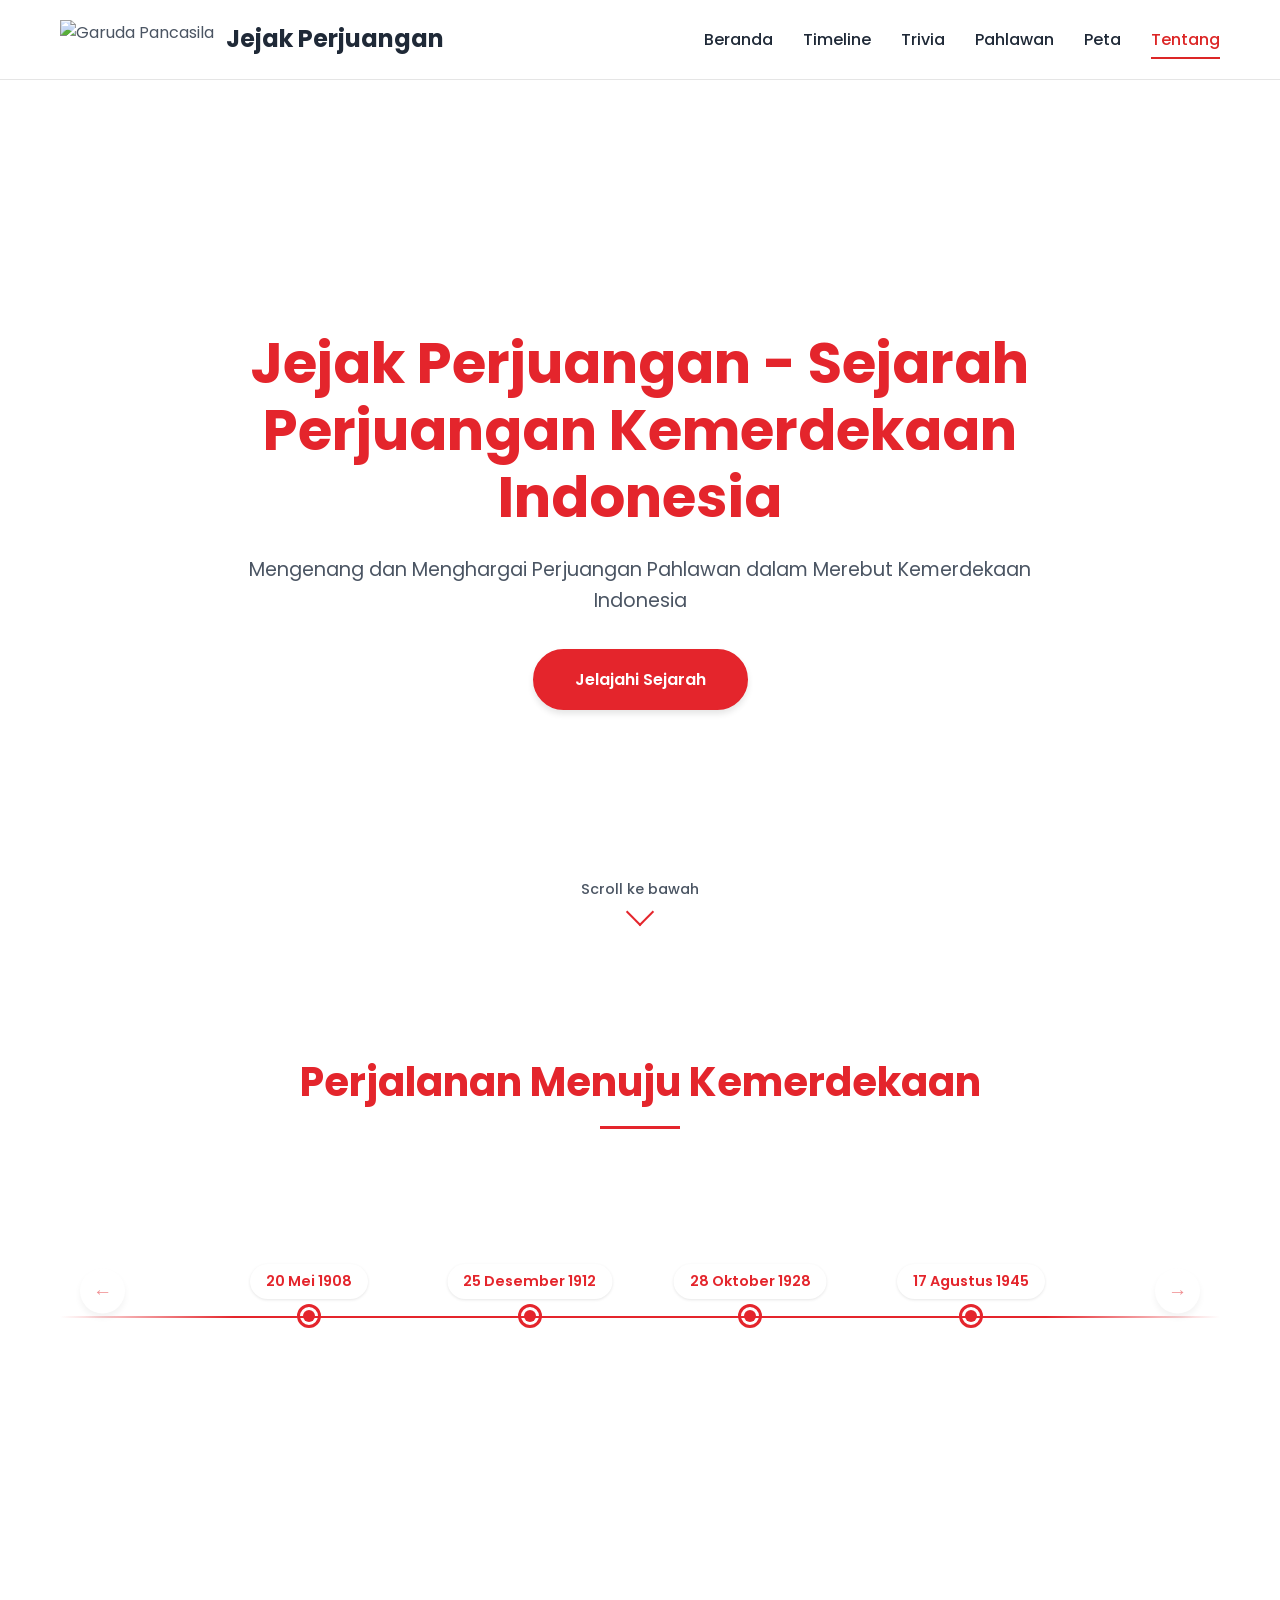
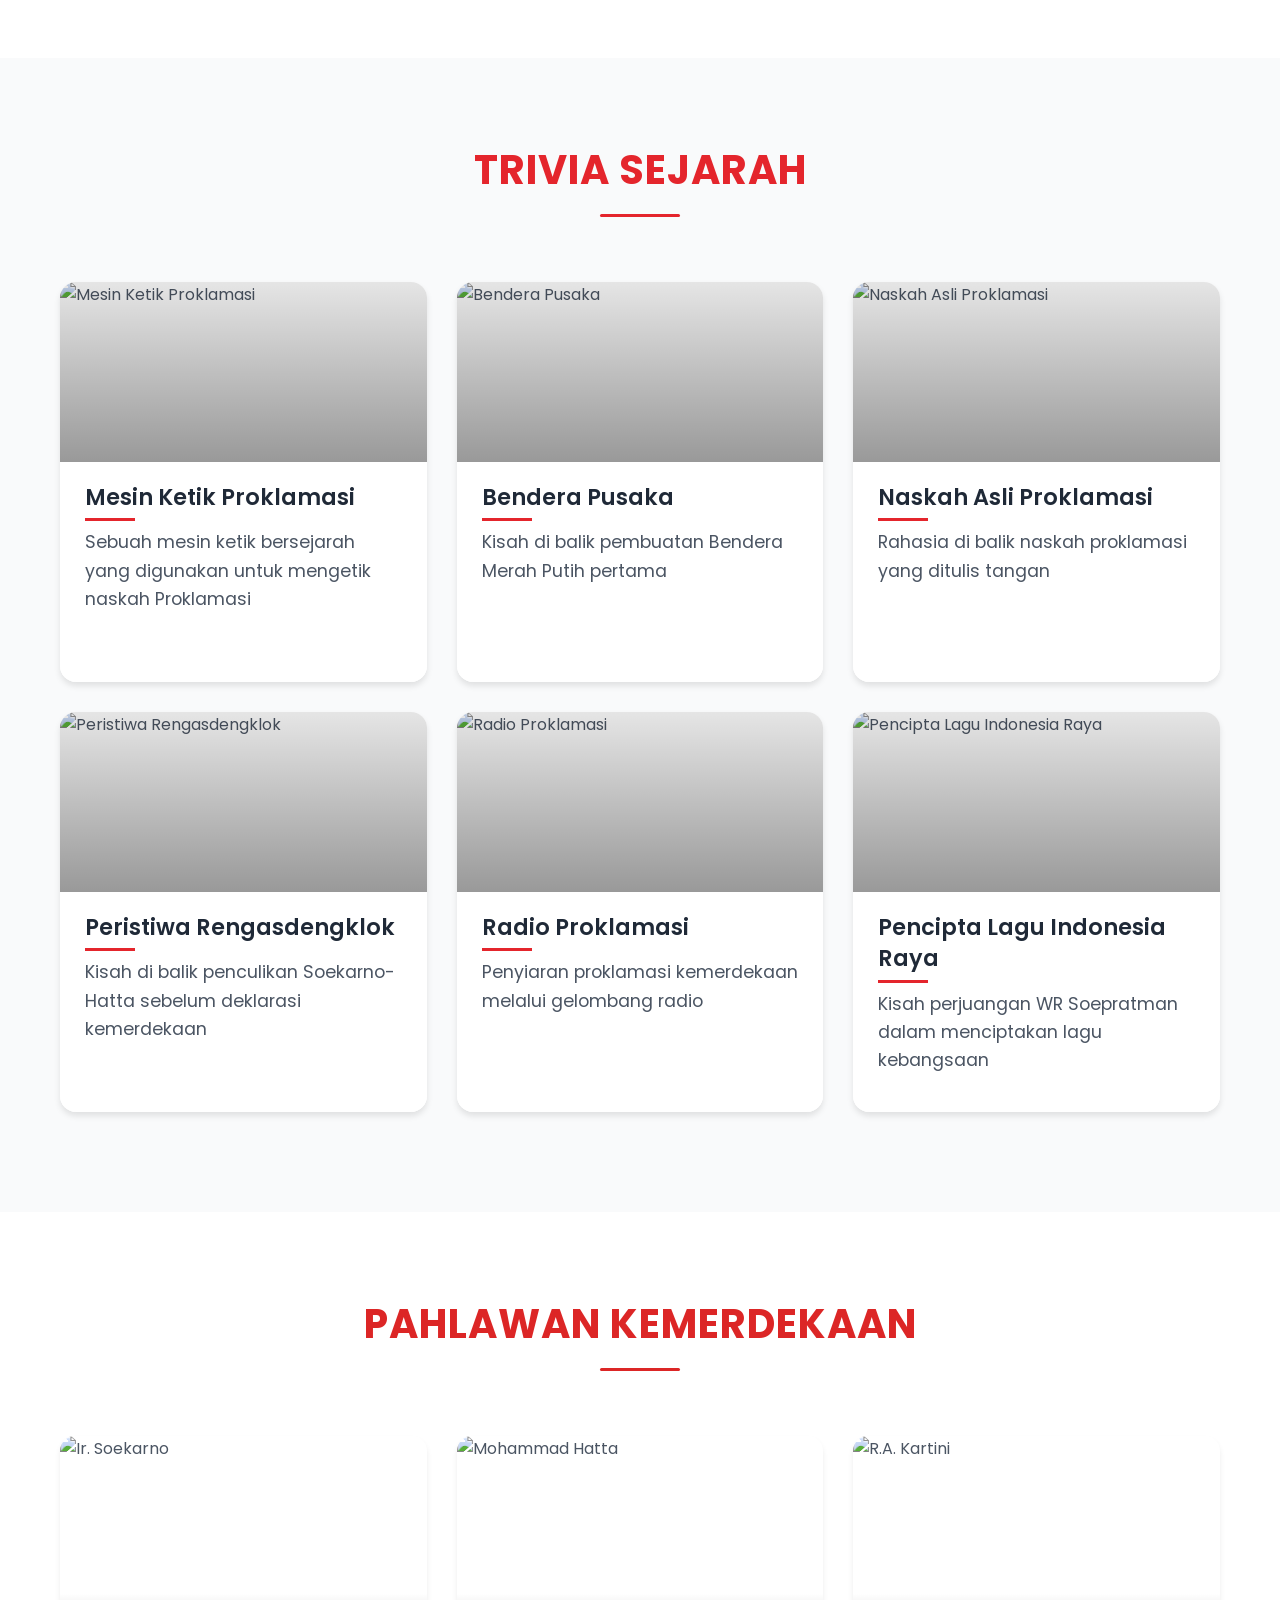
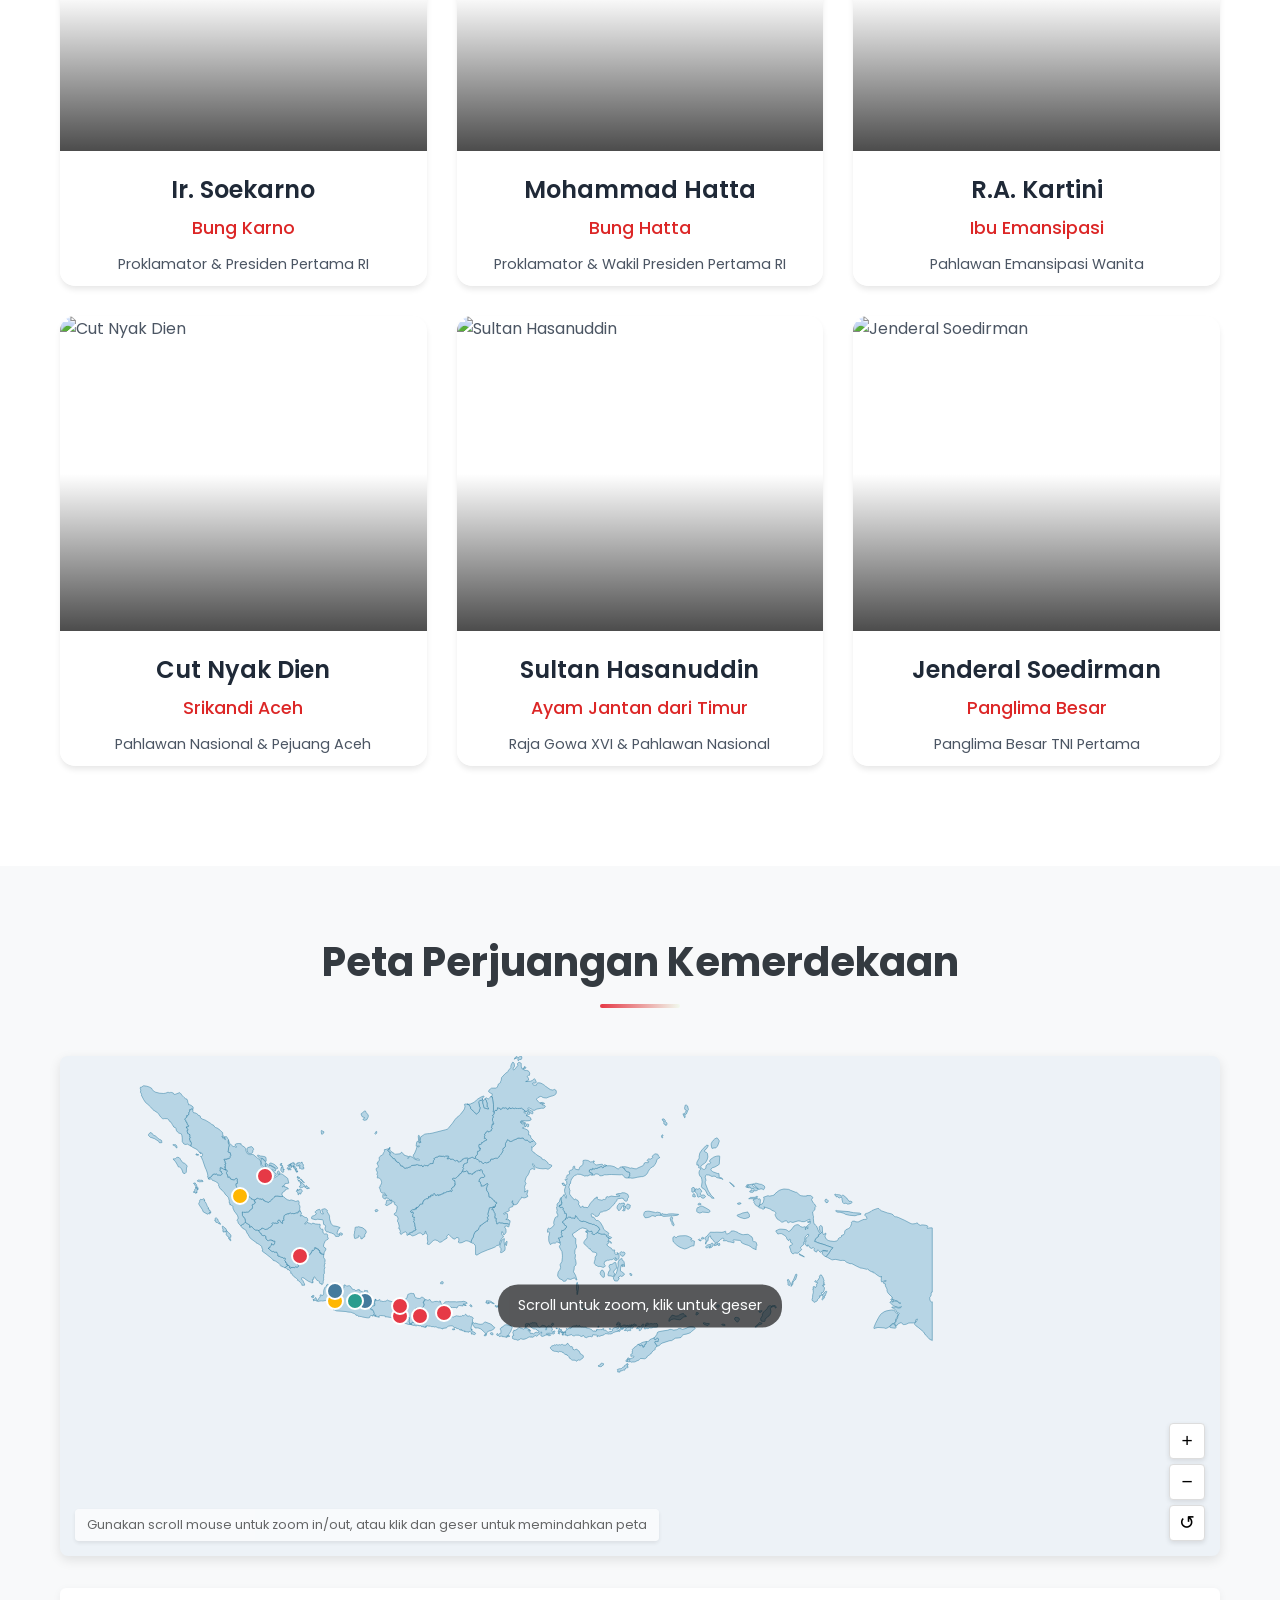
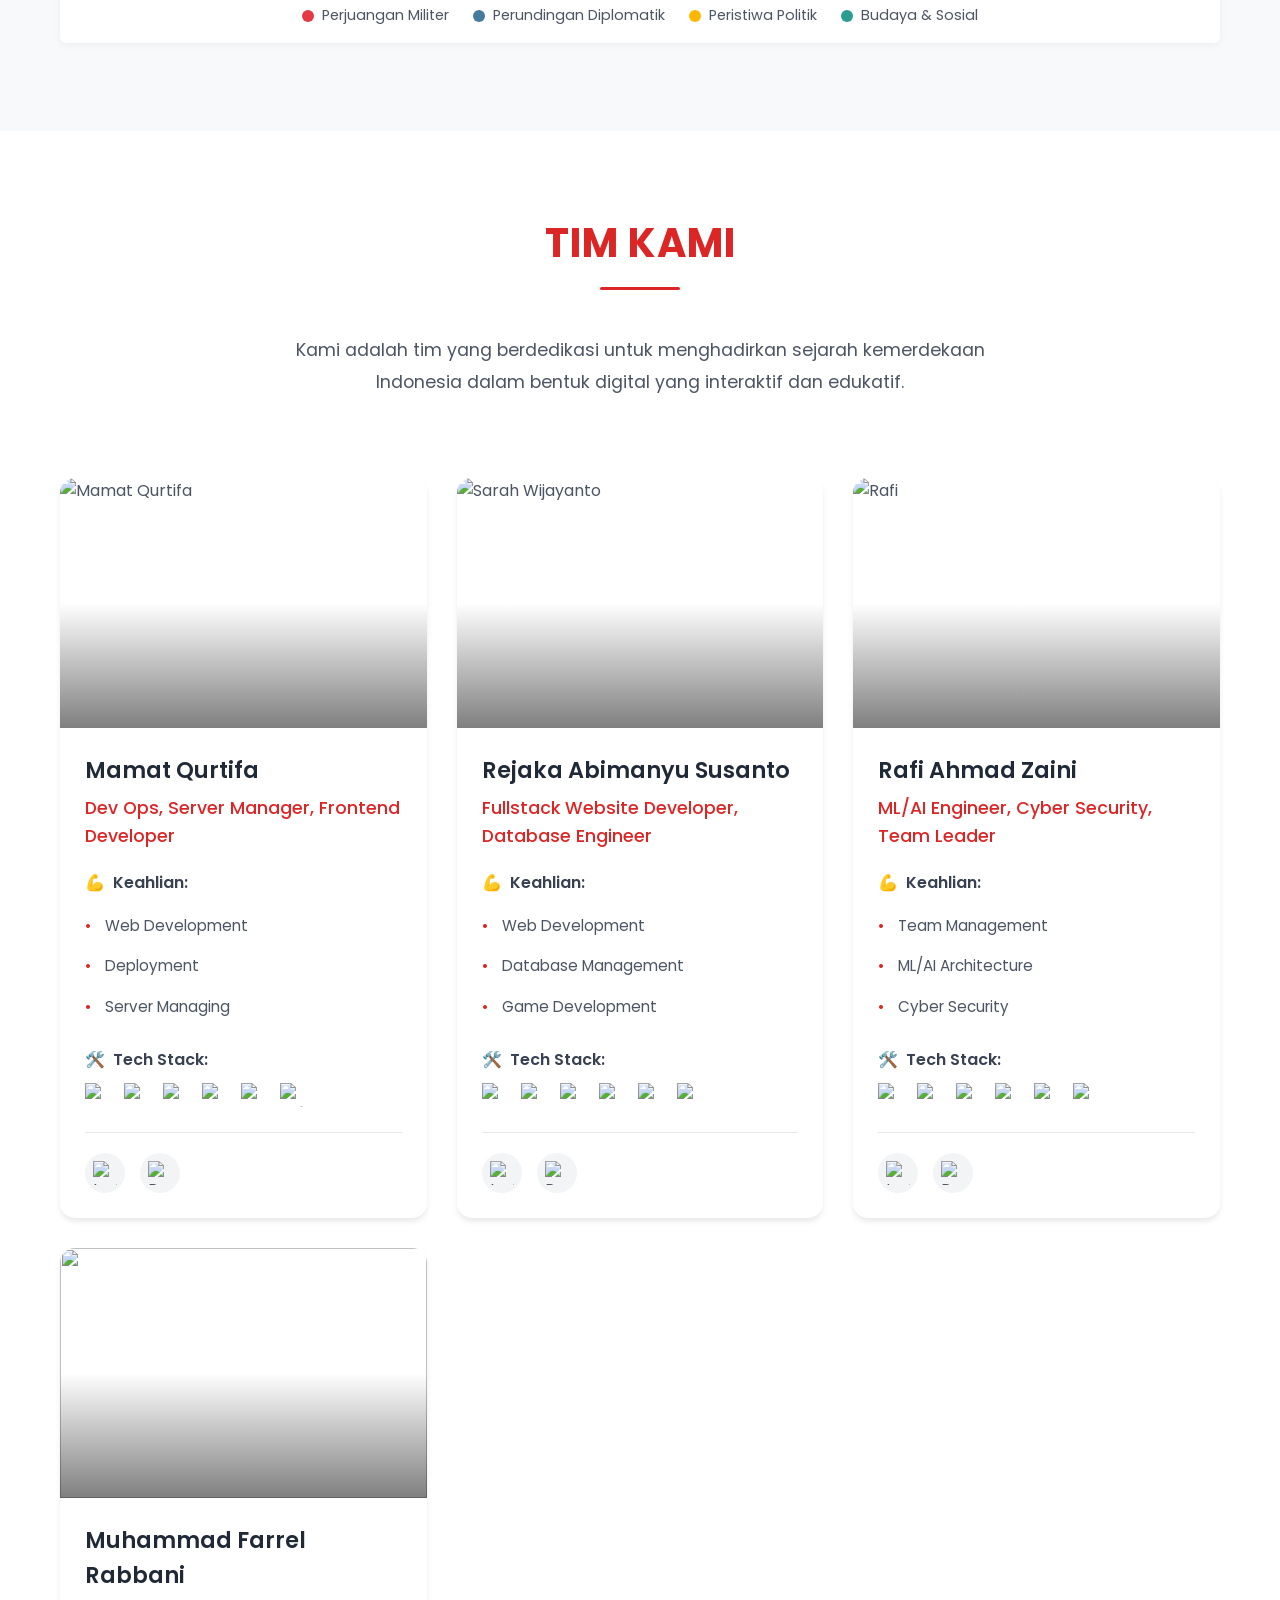
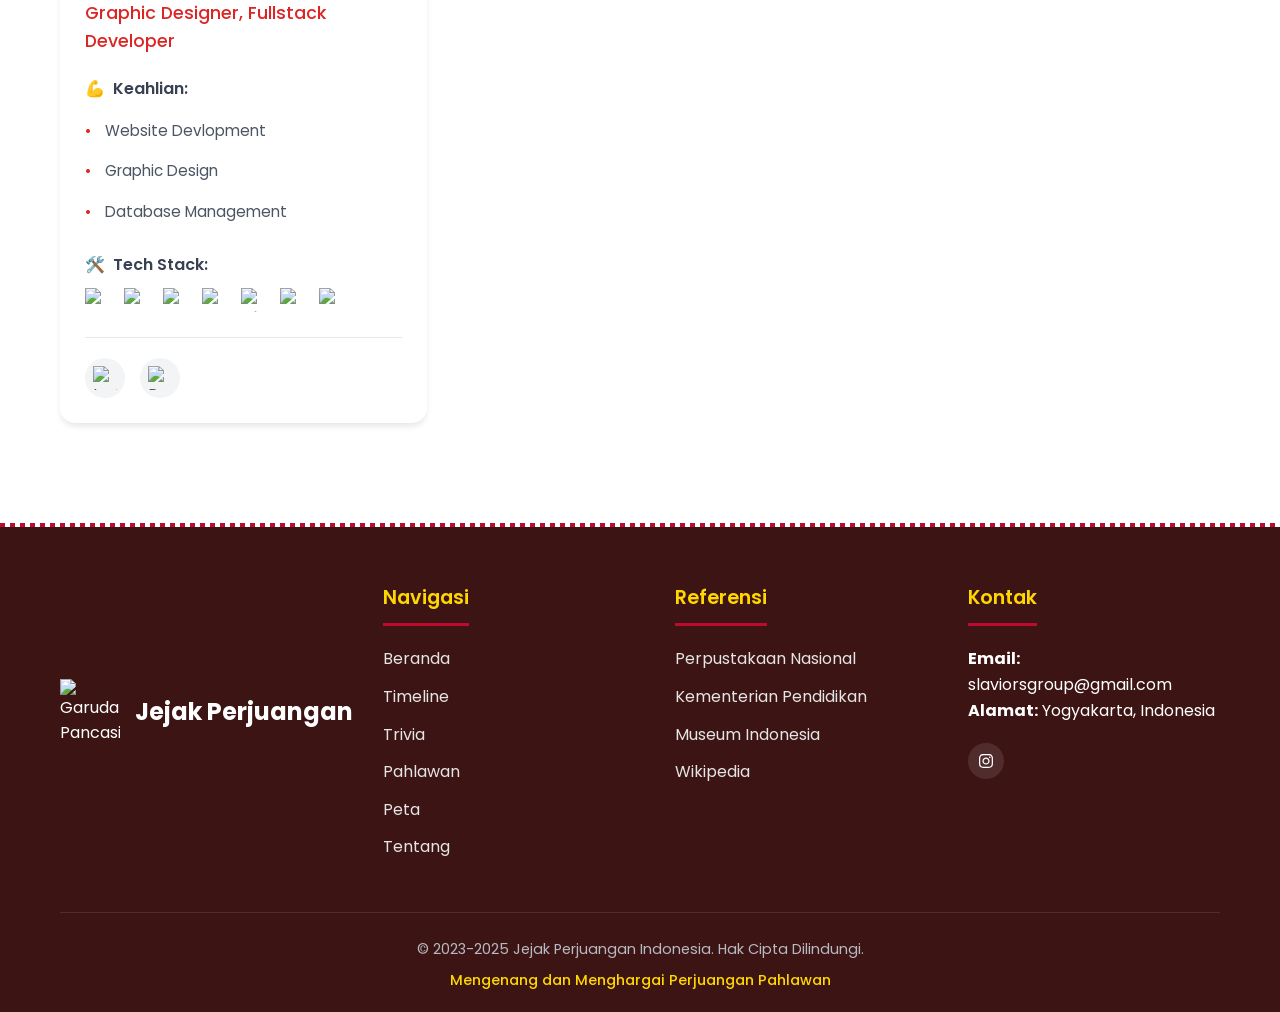
==== commit 80241fa3: "Update team member image source and adjust height" ====
--- a/index.html
+++ b/index.html
@@ -37,7 +37,7 @@
     <!-- Script & styles Footer -->
     <link rel="stylesheet" href="styles/footer.css" />
     <!--Styles Scroll Bar-->
-    <link rel="stylesheet" href="styles/scrollBar.css" />
+    <link rel="stylesheet" href="styles/scrollbar.css" />
     <!-- Script & styles Map-->
     <script src="scripts/peta.js" defer></script>
     <link rel="stylesheet" href="styles/peta.css" />
@@ -385,8 +385,9 @@
               <div class="team-card-inner">
                 <div class="team-member-image">
                   <img
-                    src="https://i.ibb.co.com/HLwc0JdB/IMG-20230912-WA0021.jpg"
+                    src="https://slaviors.xyz/_next/image?url=%2Fassets%2Frafi.jpg&w=256&q=75"
                     alt="Rafi"
+                    style="height: 400px;"
                   />
                 </div>
                 <div class="team-member-info">
--- a/styles/globals.css
+++ b/styles/globals.css
@@ -1,7 +1,6 @@
 :root {
 
-    /* Warna Dasar */
-    --color-red: #E4252C;
+        --color-red: #E4252C;
     --color-red-dark: #b91c1c;
     --color-white: #ffffff;
     --color-black: #000000;
@@ -14,20 +13,16 @@
     --color-gray-600: #4b5563;
     --color-gray-800: #1f2937;
 
-    /* Shadow */
-    --shadow-sm: 0 1px 3px rgba(0,0,0,0.1);
+        --shadow-sm: 0 1px 3px rgba(0,0,0,0.1);
     --shadow-md: 0 4px 6px rgba(0,0,0,0.1);
     --shadow-lg: 0 10px 15px rgba(0,0,0,0.1);
     
-    /* Font */
-    --font-primary: 'Poppins', sans-serif;
-    
-    /* Transitions */
-    --transition-fast: 0.3s ease;
+        --font-primary: 'Poppins', sans-serif;
+    
+        --transition-fast: 0.3s ease;
     --transition-base: all 1s ease;
 }
 
-/* Reset Styles */
 * {
     margin: 0;
     padding: 0;
@@ -45,7 +40,6 @@
     background-color: var(--color-white);
 }
 
-/* Hero Section */
 .hero {
     height: 100vh;
     background-size: cover;
@@ -118,7 +112,6 @@
     animation: bounce 2s infinite;
 }
 
-/* Scroll Indicator */
 .scroll-wrapper {
     position: absolute;
     bottom: 2rem;
@@ -163,7 +156,6 @@
     }
 }
 
-/* Responsive Breakpoints */
 @media screen and (max-width: 369px) {
     .hero-title {
         font-size: 2rem;
@@ -205,7 +197,6 @@
     }
 }
 
-/* Accessibility */
 @media (prefers-reduced-motion: reduce) {
     * {
         animation-duration: 0.01ms !important;
--- a/styles/timeline.css
+++ b/styles/timeline.css
@@ -452,6 +452,7 @@
 
   .timeline-card {
     width: 260px;
+    z-index: 100;
   }
 
   .timeline-nav {
@@ -811,7 +812,7 @@
     width: 100%;
     height: 100%;
     max-height: 100%;
-    border-radius: 0;
+    border-radius: 16px;
   }
 
   .modal-header {
--- a/styles/heroes.css
+++ b/styles/heroes.css
@@ -1,4 +1,3 @@
-/* Root Variables */
 :root {
     --pahlawan-red: #dc2626;
     --pahlawan-red-dark: #991b1b;
@@ -22,7 +21,6 @@
     --pahlawan-transition: all 0.3s cubic-bezier(0.4, 0, 0.2, 1);
 }
 
-/* Base Section Styles */
 .pahlawan-section {
     padding: 80px 0;
     background: var(--pahlawan-white);
@@ -37,7 +35,6 @@
     position: relative;
 }
 
-/* Section Title */
 .pahlawan-section-title {
     text-align: center;
     color: var(--pahlawan-red);
@@ -61,7 +58,6 @@
     border-radius: 2px;
 }
 
-/* Grid Layout */
 .pahlawan-grid {
     display: grid;
     grid-template-columns: repeat(auto-fit, minmax(300px, 1fr));
@@ -69,7 +65,6 @@
     padding: 20px 0;
 }
 
-/* Card Base */
 .pahlawan-card {
     perspective: 1500px;
     height: 450px;
@@ -83,7 +78,6 @@
     transform: translateY(0);
 }
 
-/* Card Inner */
 .pahlawan-card-inner {
     position: relative;
     width: 100%;
@@ -97,7 +91,6 @@
     transform: rotateY(180deg);
 }
 
-/* Card Faces */
 .pahlawan-card-front,
 .pahlawan-card-back {
     position: absolute;
@@ -109,7 +102,6 @@
     box-shadow: var(--pahlawan-shadow);
 }
 
-/* Card Front */
 .pahlawan-card-front {
     background: var(--pahlawan-white);
 }
@@ -161,7 +153,6 @@
     font-size: 0.9rem;
 }
 
-/* Card Back */
 .pahlawan-card-back {
     background: var(--pahlawan-white);
     transform: rotateY(180deg);
@@ -244,7 +235,6 @@
     text-align: center;
 }
 
-/* Modal Styles */
 .pahlawan-modal {
     position: fixed;
     top: 0;
@@ -406,7 +396,6 @@
     margin: 0;
 }
 
-/* Responsive Styles */
 @media screen and (max-width: 768px) {
     .pahlawan-section {
         padding: 60px 0;
@@ -465,7 +454,6 @@
     }
 }
 
-/* Accessibility */
 @media (prefers-reduced-motion: reduce) {
     .pahlawan-card,
     .pahlawan-card-inner,
@@ -475,7 +463,6 @@
     }
 }
 
-/* Print Styles */
 @media print {
     .pahlawan-card {
         break-inside: avoid;
@@ -491,7 +478,6 @@
     }
 }
 
-/* Tambahan Styling untuk tombol detail pahlawan */
 .pahlawan-detail-button {
     width: 100%;
     padding: 12px 25px;
@@ -541,7 +527,6 @@
     transform: translateY(0);
 }
 
-/* Styling untuk scrollbar pada modal */
 .pahlawan-modal-body {
     scrollbar-width: thin;
     scrollbar-color: var(--pahlawan-red) var(--color-white);
@@ -566,7 +551,6 @@
     background: var(--pahlawan-red-dark);
 }
 
-/* Styling untuk scroll pada konten card bagian belakang */
 .pahlawan-detail-content {
     scrollbar-width: thin;
     scrollbar-color: var(--pahlawan-red) transparent;
@@ -589,7 +573,6 @@
     background: var(--pahlawan-red-dark);
 }
 
-/* Responsive styling */
 @media screen and (max-width: 768px) {
     .pahlawan-detail-button {
         padding: 10px 20px;
@@ -608,7 +591,6 @@
     }
 }
 
-/* Accessibility - menghilangkan animasi jika user memilih reduced motion */
 @media (prefers-reduced-motion: reduce) {
     .pahlawan-detail-button,
     .pahlawan-detail-button::before {
--- a/styles/about.css
+++ b/styles/about.css
@@ -1,4 +1,3 @@
-/* Root Variables */
 :root {
   --about-red: #dc2626;
   --about-red-dark: #991b1b;
@@ -20,7 +19,6 @@
   --about-transition: all 0.3s cubic-bezier(0.4, 0, 0.2, 1);
 }
 
-/* Base Section Styles */
 .about-section {
   padding: 80px 0;
   background: var(--about-white);
@@ -35,7 +33,6 @@
   position: relative;
 }
 
-/* Section Title */
 .about-section-title {
   text-align: center;
   color: var(--about-red);
@@ -59,7 +56,6 @@
   border-radius: 2px;
 }
 
-/* About Description */
 .about-description {
   text-align: center;
   max-width: 800px;
@@ -70,7 +66,6 @@
   padding: 0 20px;
 }
 
-/* Team Grid Layout */
 .team-grid {
   display: grid;
   grid-template-columns: repeat(auto-fit, minmax(280px, 1fr));
@@ -78,7 +73,6 @@
   padding: 20px 0;
 }
 
-/* Team Card */
 .team-card {
   opacity: 0;
   transform: translateY(20px);
@@ -105,7 +99,6 @@
   box-shadow: var(--about-shadow-lg);
 }
 
-/* Member Image */
 .team-member-image {
   height: 250px;
   overflow: hidden;
@@ -134,7 +127,6 @@
   pointer-events: none;
 }
 
-/* Member Info */
 .team-member-info {
   padding: 25px;
 }
@@ -153,7 +145,6 @@
   font-weight: 500;
 }
 
-/* Skills Section */
 .team-member-skills,
 .team-member-stack {
   margin-bottom: 20px;
@@ -178,7 +169,6 @@
   content: "🛠️";
 }
 
-/* Skills List */
 .skills-list {
   list-style: none;
   padding: 0;
@@ -206,7 +196,6 @@
   transform: translateX(5px);
 }
 
-/* Tech Stack Icons */
 .tech-icons {
   display: flex;
   flex-wrap: wrap;
@@ -225,7 +214,6 @@
   transform: translateY(-3px) scale(1.1);
 }
 
-/* Social Links */
 .team-member-social {
   display: flex;
   gap: 15px;
@@ -278,7 +266,6 @@
   transform: scale(1.1);
 }
 
-/* Responsive Styles */
 @media screen and (max-width: 1024px) {
   .team-grid {
     grid-template-columns: repeat(2, 1fr);
@@ -326,7 +313,6 @@
   }
 }
 
-/* Animation Keyframes */
 @keyframes fadeInUp {
   from {
     opacity: 0;
@@ -338,7 +324,6 @@
   }
 }
 
-/* Accessibility */
 @media (prefers-reduced-motion: reduce) {
   .team-card,
   .team-card-inner,
@@ -352,7 +337,6 @@
   }
 }
 
-/* Print Styles */
 @media print {
   .about-section {
     padding: 20px 0;
--- a/styles/footer.css
+++ b/styles/footer.css
@@ -6,7 +6,7 @@
   --footer-dark: #3d1414;
   --footer-gray: #e5e5e5;
   --footer-light-gray: #f9f9f9;
-  --footer-text-gray: #6b7280;
+  --footer-text-gray: #b7bac2;
   --footer-shadow: 0 -5px 15px rgba(0, 0, 0, 0.05);
   --footer-transition: all 0.3s ease;
 }
@@ -166,7 +166,6 @@
   font-weight: 500;
 }
 
-/* Responsive Adjustments */
 @media (max-width: 992px) {
   .footer-top {
     flex-direction: column;
--- a/styles/scrollbar.css
+++ b/styles/scrollbar.css
@@ -0,0 +1,64 @@
+:root {
+  --scrollbar-track: #ffffff;
+  --scrollbar-thumb: #e4252c;
+  --scrollbar-thumb-hover: #c21e24;
+  --scrollbar-width: 10px;
+}
+
+::-webkit-scrollbar {
+  width: var(--scrollbar-width);
+  height: var(--scrollbar-width);
+}
+
+::-webkit-scrollbar-track {
+  background-color: var(--scrollbar-track);
+}
+
+::-webkit-scrollbar-thumb {
+  background-color: var(--scrollbar-thumb);
+  border-radius: 5px;
+  border: 2px solid var(--scrollbar-track);
+}
+
+::-webkit-scrollbar-thumb:hover {
+  background-color: var(--scrollbar-thumb-hover);
+}
+
+* {
+  scrollbar-width: thin;
+  scrollbar-color: var(--scrollbar-thumb) var(--scrollbar-track);
+}
+
+.modal-content::-webkit-scrollbar,
+.timeline-card::-webkit-scrollbar,
+.pahlawan-modal-body::-webkit-scrollbar,
+.pahlawan-detail-content::-webkit-scrollbar {
+  width: 8px;
+}
+
+.modal-content::-webkit-scrollbar-thumb,
+.timeline-card::-webkit-scrollbar-thumb,
+.pahlawan-modal-body::-webkit-scrollbar-thumb,
+.pahlawan-detail-content::-webkit-scrollbar-thumb {
+  border-width: 1px;
+}
+
+.timeline-wrapper::-webkit-scrollbar {
+  height: 8px;
+  display: block !important;
+}
+
+.footer::-webkit-scrollbar-track {
+  background-color: #1a2849;
+}
+
+.footer::-webkit-scrollbar-thumb {
+  border-color: #1a2849;
+}
+
+@media screen and (max-width: 480px) {
+  ::-webkit-scrollbar {
+    width: 6px;
+    height: 6px;
+  }
+}
